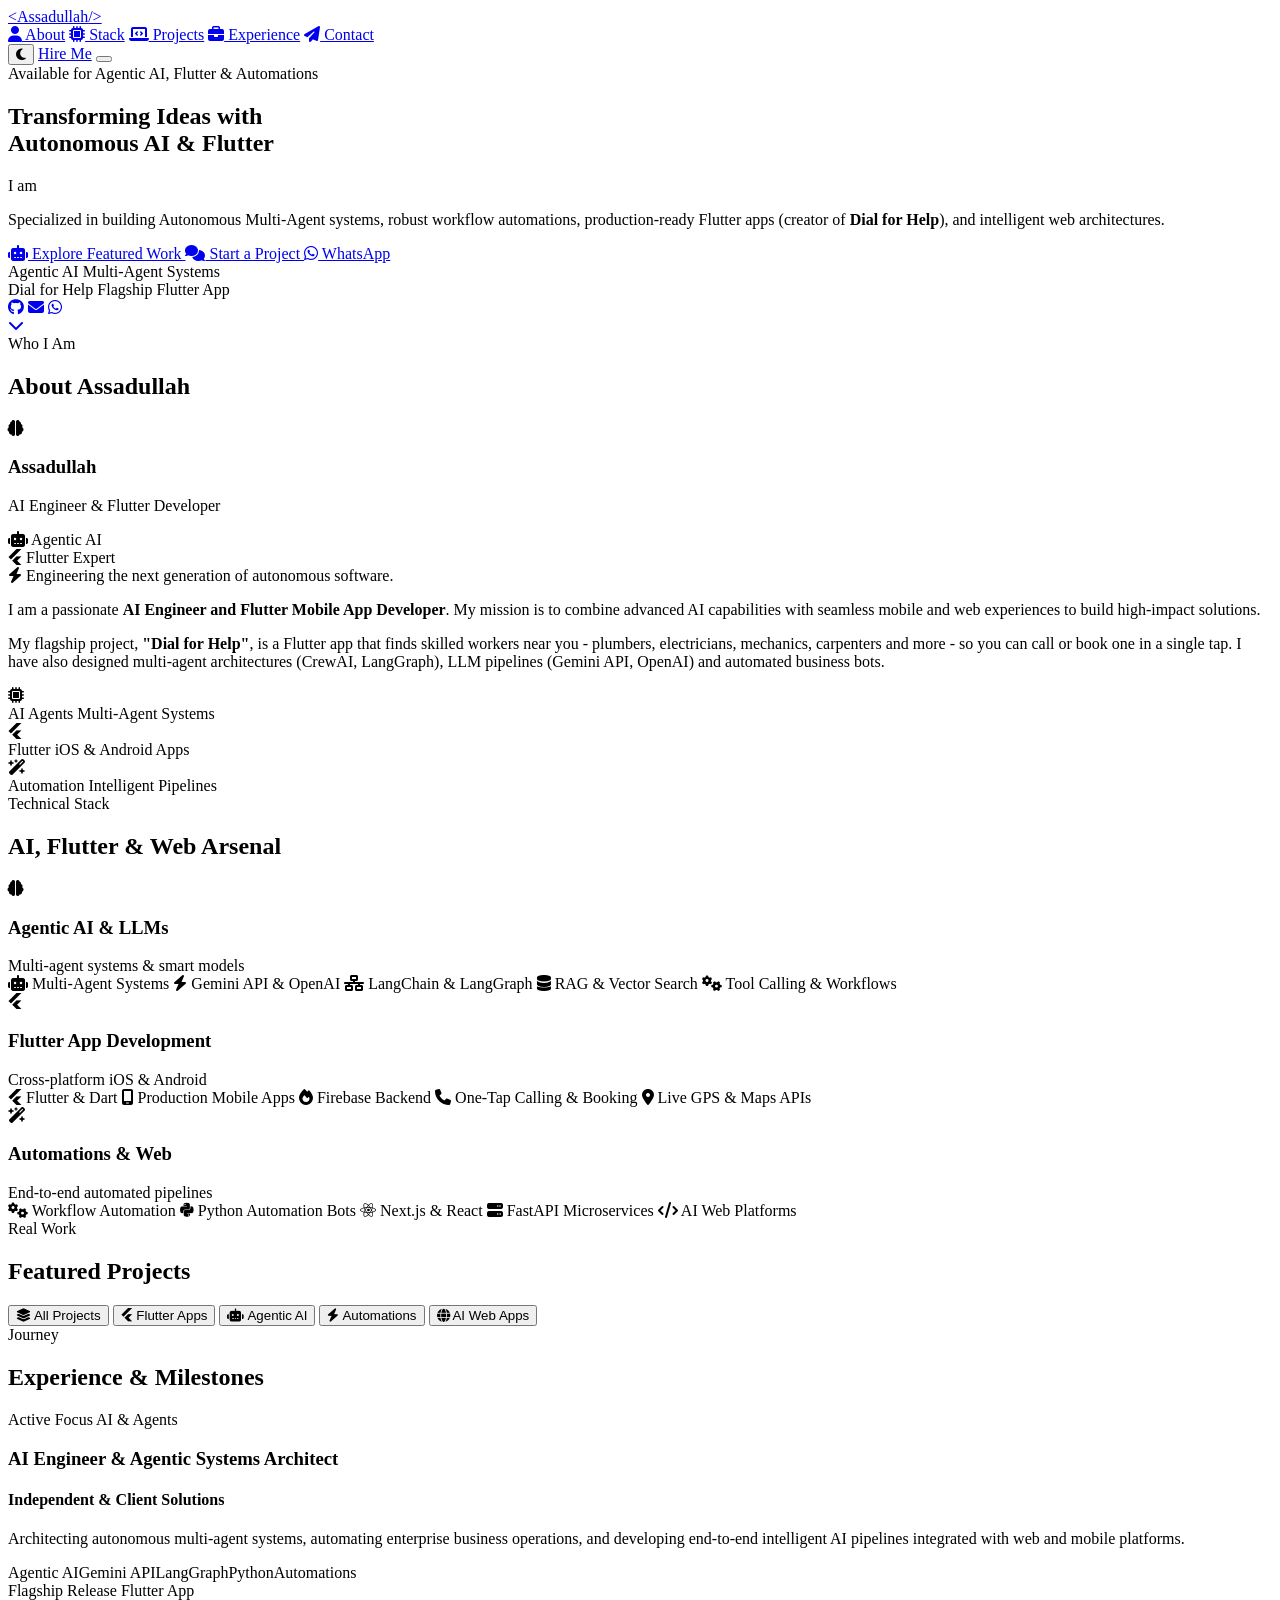
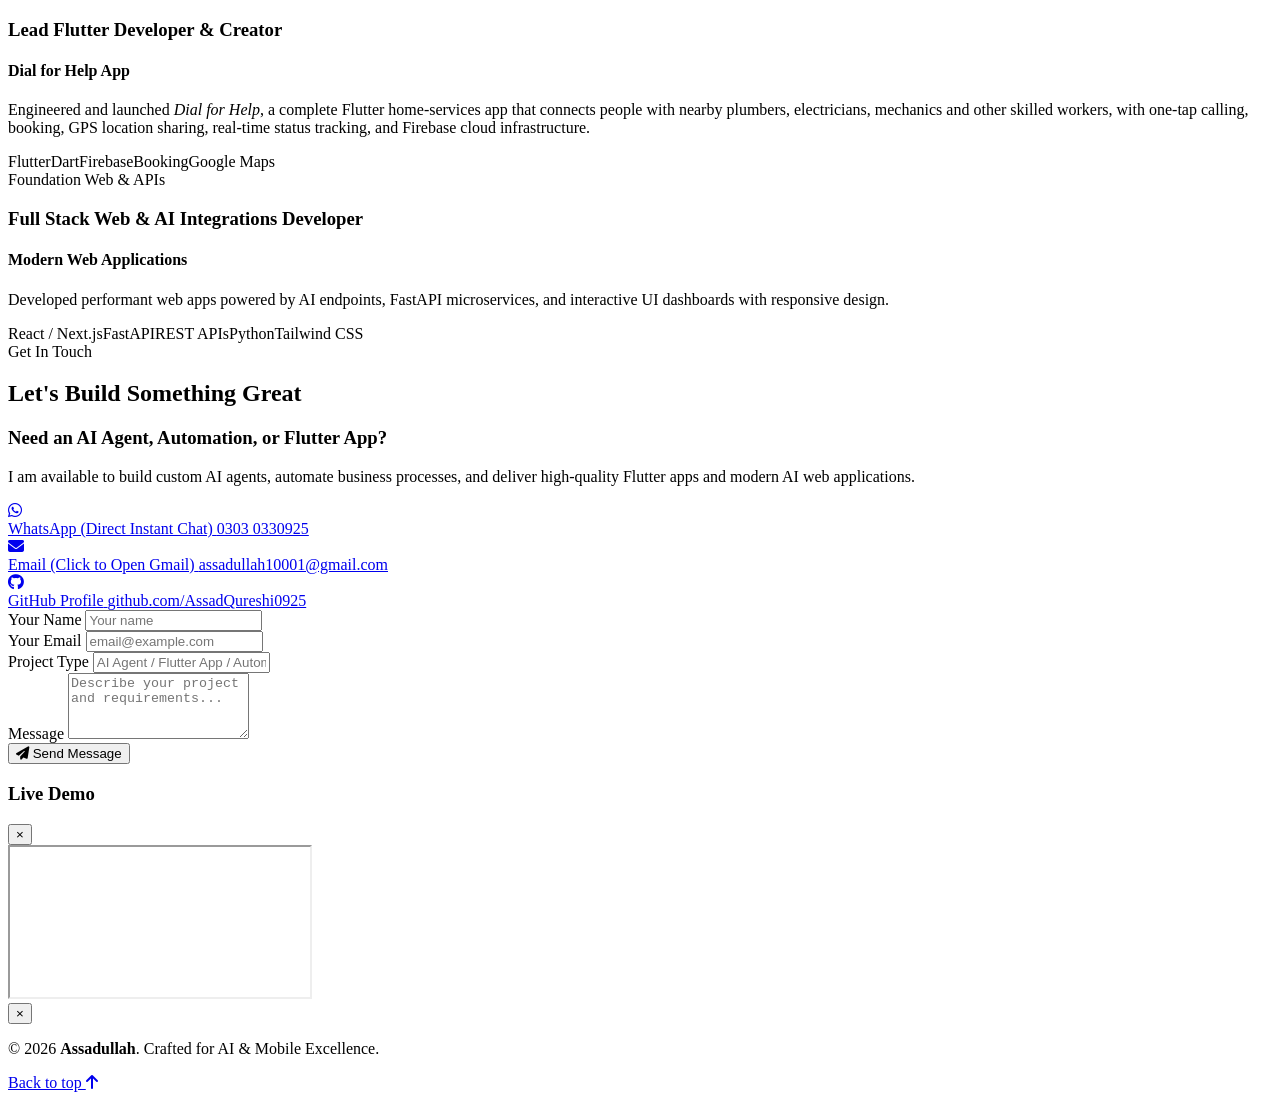
==== index.html @ 36e78a60 "Portfolio of Assadullah - all files" ====
<!DOCTYPE html>
<html lang="en" data-theme="dark">
<head>
  <meta charset="UTF-8">
  <meta name="viewport" content="width=device-width, initial-scale=1.0">
  <meta name="description" content="Assadullah - AI Engineer, Agentic AI Specialist & Flutter Developer">
  <title>Assadullah | AI Engineer, Agentic AI & Flutter Developer</title>
  <link rel="preconnect" href="https://fonts.googleapis.com">
  <link rel="preconnect" href="https://fonts.gstatic.com" crossorigin>
  <link href="https://fonts.googleapis.com/css2?family=Plus+Jakarta+Sans:wght@300;400;500;600;700;800;900&family=Fira+Code:wght@400;500;600&display=swap" rel="stylesheet">
  <link rel="stylesheet" href="https://cdnjs.cloudflare.com/ajax/libs/font-awesome/6.5.1/css/all.min.css">
  <link rel="stylesheet" href="css/styles.css">
</head>
<body>
  <!-- Scroll Progress Indicator -->
  <div class="scroll-progress-bar" id="scroll-progress"></div>

  <!-- Ambient Animated Background Particles/Blobs -->
  <div class="ambient-glow glow-1"></div>
  <div class="ambient-glow glow-2"></div>
  <div class="ambient-glow glow-3"></div>

  <!-- Header / Navigation -->
  <header class="navbar" id="navbar">
    <div class="nav-container">
      <a href="#hero" class="logo">
        <span class="logo-bracket">&lt;</span><span class="logo-name">Assadullah</span><span class="logo-bracket">/&gt;</span>
      </a>
      
      <nav class="nav-links" id="nav-menu">
        <a href="#about" class="nav-link"><i class="fa-solid fa-user"></i> About</a>
        <a href="#skills" class="nav-link"><i class="fa-solid fa-microchip"></i> Stack</a>
        <a href="#projects" class="nav-link"><i class="fa-solid fa-laptop-code"></i> Projects</a>
        <a href="#experience" class="nav-link"><i class="fa-solid fa-briefcase"></i> Experience</a>
        <a href="#contact" class="nav-link"><i class="fa-solid fa-paper-plane"></i> Contact</a>
      </nav>

      <div class="nav-actions">
        <button id="theme-toggle" class="icon-btn" aria-label="Toggle dark/light theme" title="Toggle theme">
          <i class="fa-solid fa-moon"></i>
        </button>
        <a href="#contact" class="btn btn-sm btn-primary hide-mobile">Hire Me</a>
        <button id="mobile-toggle" class="mobile-toggle-btn" aria-label="Toggle navigation menu">
          <span></span>
          <span></span>
          <span></span>
        </button>
      </div>
    </div>
  </header>

  <main>
    <!-- Hero Section -->
    <section id="hero" class="hero-section hero-centered">
      <div class="container hero-container">
        <div class="hero-content">
          <div class="badge-tag">
            <span class="pulse-dot"></span> Available for Agentic AI, Flutter & Automations
          </div>
          
          <h1 class="hero-title">
            Transforming Ideas with<br>
            <span class="gradient-text">Autonomous AI & Flutter</span>
          </h1>

          <div class="hero-role-badge">
            <span class="role-prefix">I am</span>
            <span class="typing-container">
              <span id="typing-text"></span><span class="cursor">&nbsp;</span>
            </span>
          </div>

          <p class="hero-subtitle">
            Specialized in building Autonomous Multi-Agent systems, robust workflow automations, production-ready Flutter apps (creator of <strong>Dial for Help</strong>), and intelligent web architectures.
          </p>
          
          <div class="hero-cta">
            <a href="#projects" class="btn btn-primary btn-glow">
              <i class="fa-solid fa-robot"></i> Explore Featured Work
            </a>
            <a href="#contact" class="btn btn-outline">
              <i class="fa-solid fa-comments"></i> Start a Project
            </a>
            <a href="https://wa.me/923030330925" target="_blank" rel="noopener noreferrer" class="btn btn-whatsapp" title="Chat on WhatsApp">
              <i class="fa-brands fa-whatsapp"></i> WhatsApp
            </a>
          </div>

          <!-- Quick Stat Counters in Hero -->
          <div class="hero-metrics">
            <div class="metric-item">
              <span class="metric-num">Agentic AI</span>
              <span class="metric-label">Multi-Agent Systems</span>
            </div>
            <div class="metric-divider"></div>
            <div class="metric-item">
              <span class="metric-num">Dial for Help</span>
              <span class="metric-label">Flagship Flutter App</span>
            </div>
          </div>

          <div class="social-links">
            <a href="https://github.com/AssadQureshi0925" target="_blank" rel="noopener noreferrer" class="social-icon" aria-label="GitHub"><i class="fa-brands fa-github"></i></a>
            <a href="https://mail.google.com/mail/?view=cm&fs=1&to=assadullah10001@gmail.com" target="_blank" rel="noopener noreferrer" class="social-icon" aria-label="Send Email"><i class="fa-solid fa-envelope"></i></a>
            <a href="https://wa.me/923030330925" target="_blank" rel="noopener noreferrer" class="social-icon whatsapp-social" aria-label="WhatsApp"><i class="fa-brands fa-whatsapp"></i></a>
          </div>
        </div>
      </div>
      
      <a href="#about" class="scroll-down-indicator" aria-label="Scroll to About section">
        <i class="fa-solid fa-chevron-down"></i>
      </a>
    </section>

    <!-- About Section -->
    <section id="about" class="section about-section">
      <div class="container">
        <div class="section-header">
          <span class="section-subtitle">Who I Am</span>
          <h2 class="section-title">About Assadullah</h2>
          <div class="section-divider"></div>
        </div>

        <div class="about-grid">
          <div class="about-image-wrapper">
            <div class="avatar-card glass-card">
              <div class="avatar-glow"></div>
              <div class="avatar-icon-box">
                <i class="fa-solid fa-brain avatar-main-icon"></i>
              </div>
              <div class="avatar-info">
                <h3>Assadullah</h3>
                <p>AI Engineer & Flutter Developer</p>
              </div>
              <div class="floating-badge badge-1">
                <i class="fa-solid fa-robot"></i> Agentic AI
              </div>
              <div class="floating-badge badge-2">
                <i class="fa-brands fa-flutter"></i> Flutter Expert
              </div>
            </div>
          </div>

          <div class="about-content">
            <div class="about-tagline">
              <i class="fa-solid fa-bolt text-accent"></i> Engineering the next generation of autonomous software.
            </div>
            <p>
              I am a passionate <strong>AI Engineer and Flutter Mobile App Developer</strong>. My mission is to combine advanced AI capabilities with seamless mobile and web experiences to build high-impact solutions.
            </p>
            <p>
              My flagship project, <strong>"Dial for Help"</strong>, is a Flutter app that finds skilled workers near you - plumbers, electricians, mechanics, carpenters and more - so you can call or book one in a single tap. I have also designed multi-agent architectures (CrewAI, LangGraph), LLM pipelines (Gemini API, OpenAI) and automated business bots.
            </p>

            <div class="about-stats">
              <div class="stat-card glass-card">
                <div class="stat-icon-wrap"><i class="fa-solid fa-microchip"></i></div>
                <span class="stat-number">AI Agents</span>
                <span class="stat-label">Multi-Agent Systems</span>
              </div>
              <div class="stat-card glass-card">
                <div class="stat-icon-wrap"><i class="fa-brands fa-flutter"></i></div>
                <span class="stat-number">Flutter</span>
                <span class="stat-label">iOS & Android Apps</span>
              </div>
              <div class="stat-card glass-card">
                <div class="stat-icon-wrap"><i class="fa-solid fa-wand-magic-sparkles"></i></div>
                <span class="stat-number">Automation</span>
                <span class="stat-label">Intelligent Pipelines</span>
              </div>
            </div>
          </div>
        </div>
      </div>
    </section>

    <!-- Skills Section -->
    <section id="skills" class="section skills-section">
      <div class="container">
        <div class="section-header">
          <span class="section-subtitle">Technical Stack</span>
          <h2 class="section-title">AI, Flutter & Web Arsenal</h2>
          <div class="section-divider"></div>
        </div>

        <div class="skills-grid">
          <!-- AI & Agentic AI -->
          <div class="skill-category-card glass-card">
            <div class="category-header">
              <div class="category-icon-box ai-icon"><i class="fa-solid fa-brain"></i></div>
              <div>
                <h3>Agentic AI & LLMs</h3>
                <span class="category-desc">Multi-agent systems & smart models</span>
              </div>
            </div>
            <div class="skill-pills">
              <span class="skill-pill"><i class="fa-solid fa-robot"></i> Multi-Agent Systems</span>
              <span class="skill-pill"><i class="fa-solid fa-bolt"></i> Gemini API & OpenAI</span>
              <span class="skill-pill"><i class="fa-solid fa-network-wired"></i> LangChain & LangGraph</span>
              <span class="skill-pill"><i class="fa-solid fa-database"></i> RAG & Vector Search</span>
              <span class="skill-pill"><i class="fa-solid fa-gears"></i> Tool Calling & Workflows</span>
            </div>
          </div>

          <!-- Flutter & Mobile -->
          <div class="skill-category-card glass-card">
            <div class="category-header">
              <div class="category-icon-box flutter-icon"><i class="fa-brands fa-flutter"></i></div>
              <div>
                <h3>Flutter App Development</h3>
                <span class="category-desc">Cross-platform iOS & Android</span>
              </div>
            </div>
            <div class="skill-pills">
              <span class="skill-pill"><i class="fa-brands fa-flutter"></i> Flutter & Dart</span>
              <span class="skill-pill"><i class="fa-solid fa-mobile-screen"></i> Production Mobile Apps</span>
              <span class="skill-pill"><i class="fa-solid fa-fire"></i> Firebase Backend</span>
              <span class="skill-pill"><i class="fa-solid fa-phone"></i> One-Tap Calling &amp; Booking</span>
              <span class="skill-pill"><i class="fa-solid fa-location-dot"></i> Live GPS & Maps APIs</span>
            </div>
          </div>

          <!-- Automation & Web -->
          <div class="skill-category-card glass-card">
            <div class="category-header">
              <div class="category-icon-box automation-icon"><i class="fa-solid fa-wand-magic-sparkles"></i></div>
              <div>
                <h3>Automations & Web</h3>
                <span class="category-desc">End-to-end automated pipelines</span>
              </div>
            </div>
            <div class="skill-pills">
              <span class="skill-pill"><i class="fa-solid fa-cogs"></i> Workflow Automation</span>
              <span class="skill-pill"><i class="fa-brands fa-python"></i> Python Automation Bots</span>
              <span class="skill-pill"><i class="fa-brands fa-react"></i> Next.js & React</span>
              <span class="skill-pill"><i class="fa-solid fa-server"></i> FastAPI Microservices</span>
              <span class="skill-pill"><i class="fa-solid fa-code"></i> AI Web Platforms</span>
            </div>
          </div>
        </div>
      </div>
    </section>

    <!-- Projects Section -->
    <section id="projects" class="section projects-section">
      <div class="container">
        <div class="section-header">
          <span class="section-subtitle">Real Work</span>
          <h2 class="section-title">Featured Projects</h2>
          <div class="section-divider"></div>
        </div>

        <!-- Filter Controls -->
        <div class="filter-container">
          <button class="filter-btn active" data-filter="all"><i class="fa-solid fa-layer-group"></i> All Projects</button>
          <button class="filter-btn" data-filter="flutter"><i class="fa-brands fa-flutter"></i> Flutter Apps</button>
          <button class="filter-btn" data-filter="agentic-ai"><i class="fa-solid fa-robot"></i> Agentic AI</button>
          <button class="filter-btn" data-filter="automation"><i class="fa-solid fa-bolt"></i> Automations</button>
          <button class="filter-btn" data-filter="web"><i class="fa-solid fa-globe"></i> AI Web Apps</button>
        </div>

        <!-- Projects Grid -->
        <div class="projects-grid" id="projects-grid">
          <!-- Populated by projects.js -->
        </div>
      </div>
    </section>

    <!-- Experience Section -->
    <section id="experience" class="section experience-section">
      <div class="container">
        <div class="section-header">
          <span class="section-subtitle">Journey</span>
          <h2 class="section-title">Experience & Milestones</h2>
          <div class="section-divider"></div>
        </div>

        <div class="timeline">
          <!-- Milestone 1 -->
          <div class="timeline-item">
            <div class="timeline-dot"></div>
            <div class="timeline-content glass-card">
              <div class="timeline-header">
                <span class="timeline-date">Active Focus</span>
                <span class="timeline-pill">AI & Agents</span>
              </div>
              <h3 class="timeline-title">AI Engineer & Agentic Systems Architect</h3>
              <h4 class="timeline-subtitle">Independent & Client Solutions</h4>
              <p>
                Architecting autonomous multi-agent systems, automating enterprise business operations, and developing end-to-end intelligent AI pipelines integrated with web and mobile platforms.
              </p>
              <div class="timeline-tags">
                <span>Agentic AI</span><span>Gemini API</span><span>LangGraph</span><span>Python</span><span>Automations</span>
              </div>
            </div>
          </div>

          <!-- Milestone 2 -->
          <div class="timeline-item">
            <div class="timeline-dot"></div>
            <div class="timeline-content glass-card featured-milestone">
              <div class="timeline-header">
                <span class="timeline-date">Flagship Release</span>
                <span class="timeline-pill flutter-pill">Flutter App</span>
              </div>
              <h3 class="timeline-title">Lead Flutter Developer & Creator</h3>
              <h4 class="timeline-subtitle">Dial for Help App</h4>
              <p>
                Engineered and launched <em>Dial for Help</em>, a complete Flutter home-services app that connects people with nearby plumbers, electricians, mechanics and other skilled workers, with one-tap calling, booking, GPS location sharing, real-time status tracking, and Firebase cloud infrastructure.
              </p>
              <div class="timeline-tags">
                <span>Flutter</span><span>Dart</span><span>Firebase</span><span>Booking</span><span>Google Maps</span>
              </div>
            </div>
          </div>

          <!-- Milestone 3 -->
          <div class="timeline-item">
            <div class="timeline-dot"></div>
            <div class="timeline-content glass-card">
              <div class="timeline-header">
                <span class="timeline-date">Foundation</span>
                <span class="timeline-pill">Web & APIs</span>
              </div>
              <h3 class="timeline-title">Full Stack Web & AI Integrations Developer</h3>
              <h4 class="timeline-subtitle">Modern Web Applications</h4>
              <p>
                Developed performant web apps powered by AI endpoints, FastAPI microservices, and interactive UI dashboards with responsive design.
              </p>
              <div class="timeline-tags">
                <span>React / Next.js</span><span>FastAPI</span><span>REST APIs</span><span>Python</span><span>Tailwind CSS</span>
              </div>
            </div>
          </div>
        </div>
      </div>
    </section>

    <!-- Contact Section -->
    <section id="contact" class="section contact-section">
      <div class="container">
        <div class="section-header">
          <span class="section-subtitle">Get In Touch</span>
          <h2 class="section-title">Let's Build Something Great</h2>
          <div class="section-divider"></div>
        </div>

        <div class="contact-grid">
          <div class="contact-info glass-card">
            <h3>Need an AI Agent, Automation, or Flutter App?</h3>
            <p>
              I am available to build custom AI agents, automate business processes, and deliver high-quality Flutter apps and modern AI web applications.
            </p>

            <div class="contact-items">
              <a href="https://wa.me/923030330925" target="_blank" rel="noopener noreferrer" class="contact-item contact-card">
                <div class="contact-icon-box whatsapp-box"><i class="fa-brands fa-whatsapp"></i></div>
                <div>
                  <span class="contact-label">WhatsApp (Direct Instant Chat)</span>
                  <span class="contact-value">0303 0330925</span>
                </div>
              </a>

              <a href="https://mail.google.com/mail/?view=cm&fs=1&to=assadullah10001@gmail.com" target="_blank" rel="noopener noreferrer" class="contact-item contact-card email-btn-trigger">
                <div class="contact-icon-box email-box"><i class="fa-solid fa-envelope"></i></div>
                <div>
                  <span class="contact-label">Email (Click to Open Gmail)</span>
                  <span class="contact-value">assadullah10001@gmail.com</span>
                </div>
              </a>

              <a href="https://github.com/AssadQureshi0925" target="_blank" rel="noopener noreferrer" class="contact-item contact-card">
                <div class="contact-icon-box github-box"><i class="fa-brands fa-github"></i></div>
                <div>
                  <span class="contact-label">GitHub Profile</span>
                  <span class="contact-value">github.com/AssadQureshi0925</span>
                </div>
              </a>
            </div>
          </div>

          <div class="contact-form-container glass-card">
            <form id="contact-form" class="contact-form">
              <div class="form-group">
                <label for="name">Your Name</label>
                <input type="text" id="name" name="name" placeholder="Your name" required>
              </div>

              <div class="form-group">
                <label for="email">Your Email</label>
                <input type="email" id="email" name="email" placeholder="email@example.com" required>
              </div>

              <div class="form-group">
                <label for="subject">Project Type</label>
                <input type="text" id="subject" name="subject" placeholder="AI Agent / Flutter App / Automation" required>
              </div>

              <div class="form-group">
                <label for="message">Message</label>
                <textarea id="message" name="message" rows="4" placeholder="Describe your project and requirements..." required></textarea>
              </div>

              <button type="submit" class="btn btn-primary btn-block btn-glow">
                <i class="fa-solid fa-paper-plane"></i> Send Message
              </button>
              <div id="form-feedback" class="form-feedback"></div>
            </form>
          </div>
        </div>
      </div>
    </section>
  </main>

  <!-- In-Portfolio Live Demo Modal -->
  <div class="demo-overlay" id="demo-modal">
    <div class="demo-container glass-card">
      <div class="demo-header">
        <h3 id="demo-title">Live Demo</h3>
        <button class="modal-close" id="demo-close" aria-label="Close demo">&times;</button>
      </div>
      <iframe id="demo-frame" title="Live demo" src="about:blank"></iframe>
    </div>
  </div>

  <!-- Project Detail Modal -->
  <div class="modal-overlay" id="project-modal">
    <div class="modal-container glass-card">
      <button class="modal-close" id="modal-close" aria-label="Close modal">&times;</button>
      <div class="modal-content" id="modal-body">
        <!-- Dynamically injected -->
      </div>
    </div>
  </div>

  <!-- Footer -->
  <footer class="footer">
    <div class="container footer-content">
      <p>© <span id="current-year">2026</span> <strong>Assadullah</strong>. Crafted for AI & Mobile Excellence.</p>
      <div class="footer-links">
        <a href="#hero">Back to top <i class="fa-solid fa-arrow-up"></i></a>
      </div>
    </div>
  </footer>

  <script src="js/projects.js"></script>
  <script src="js/main.js"></script>
</body>
</html>
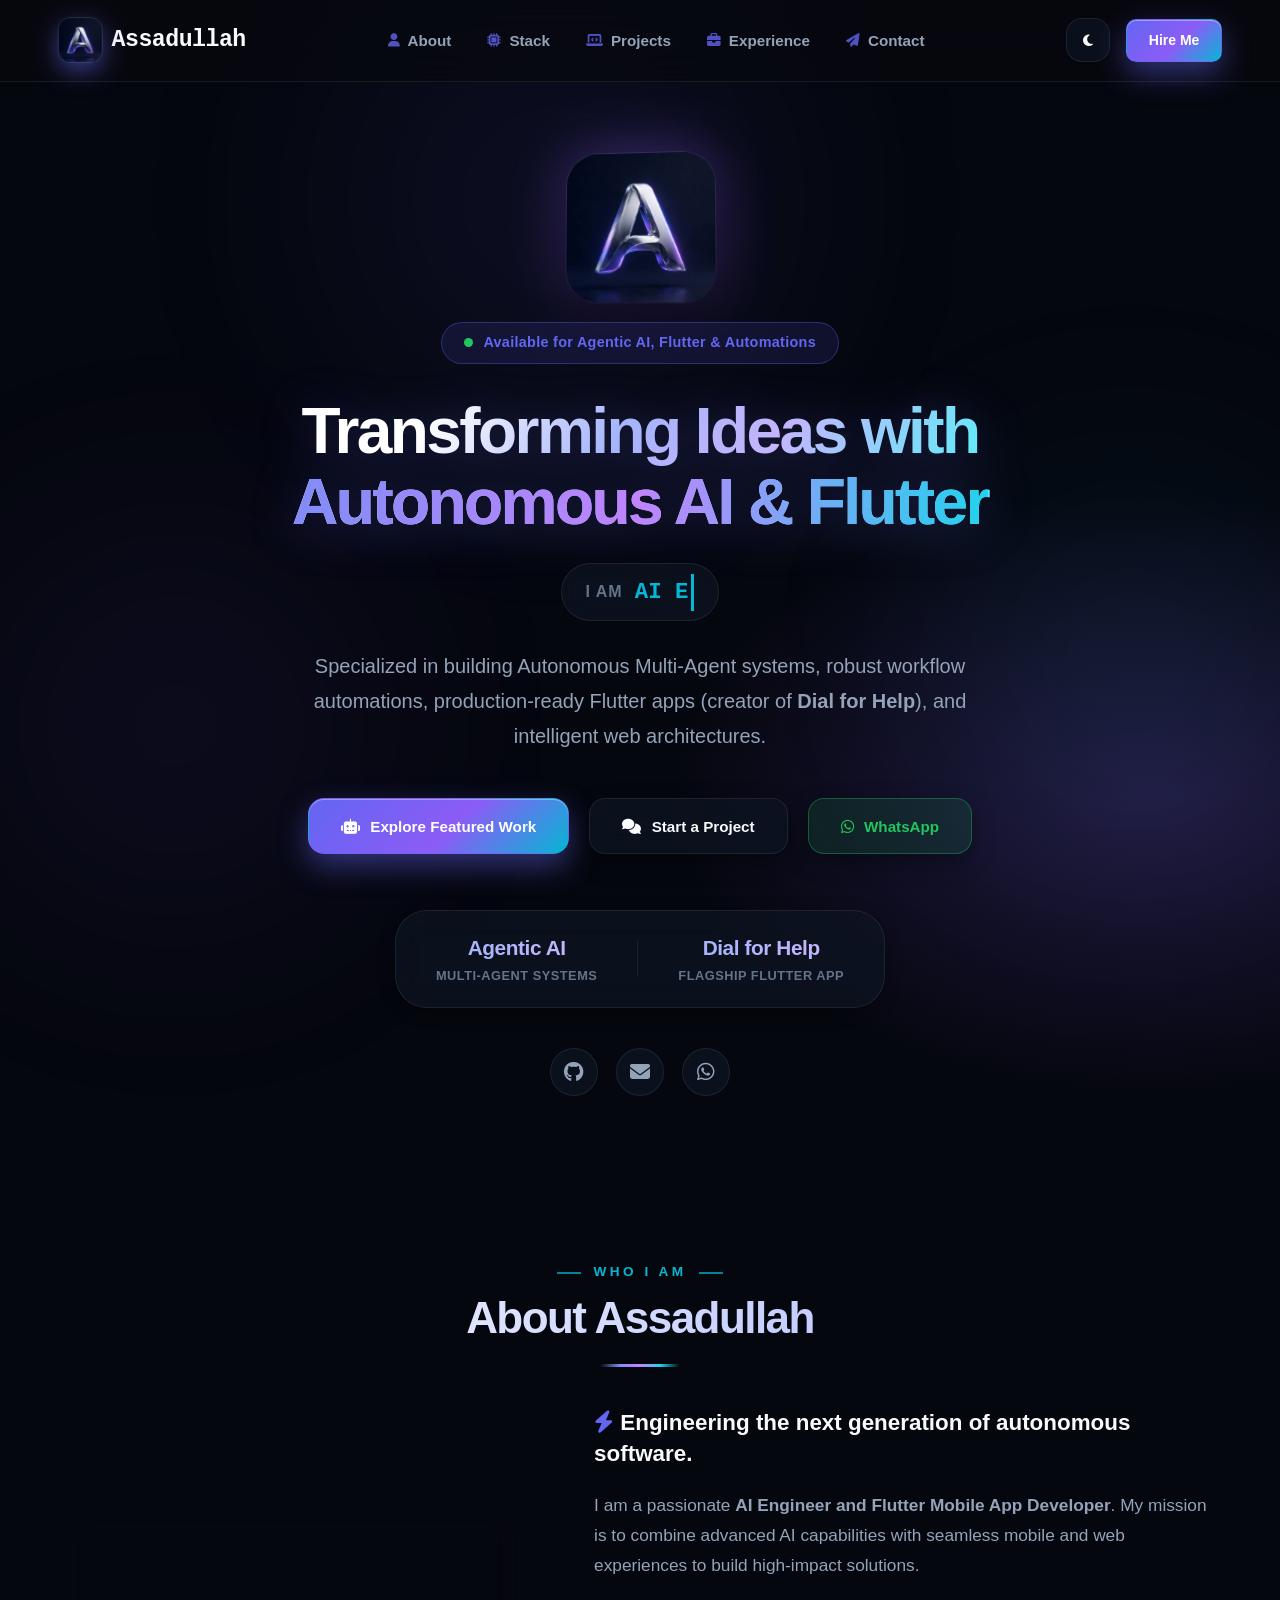
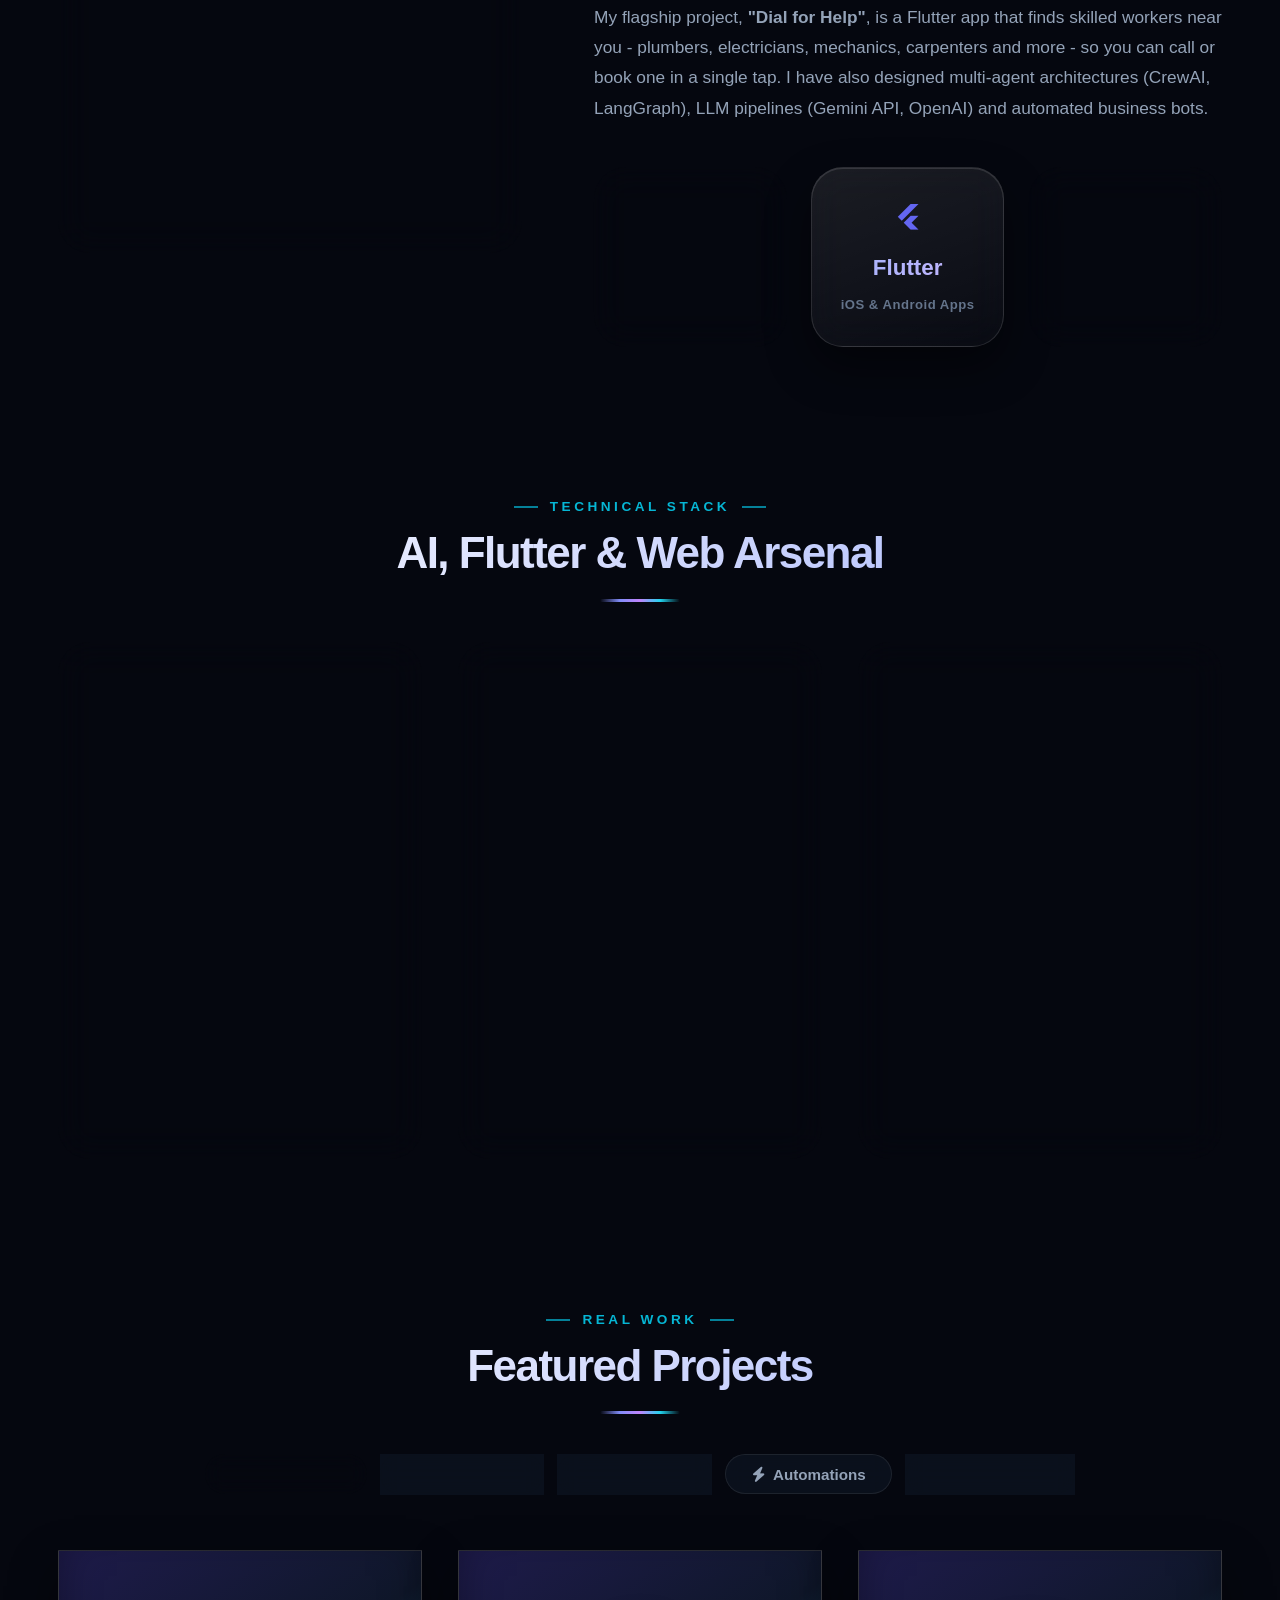
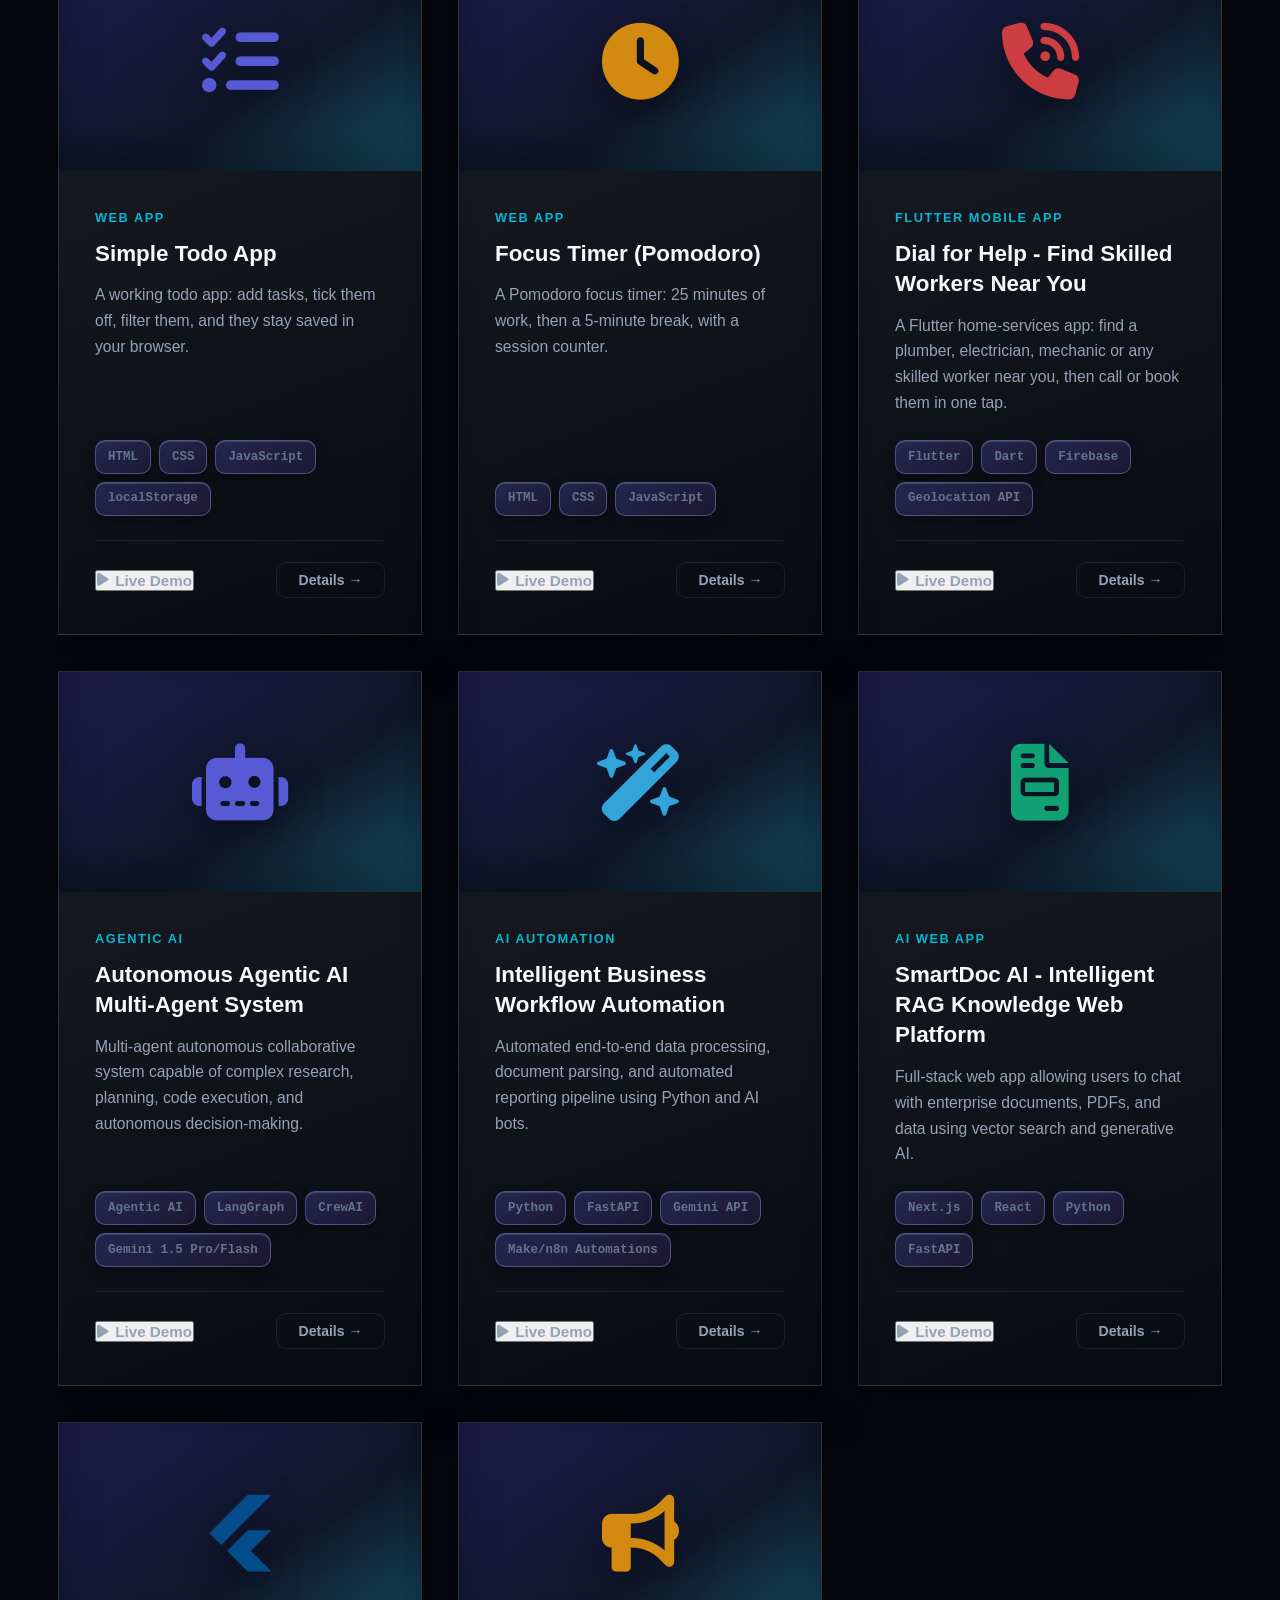
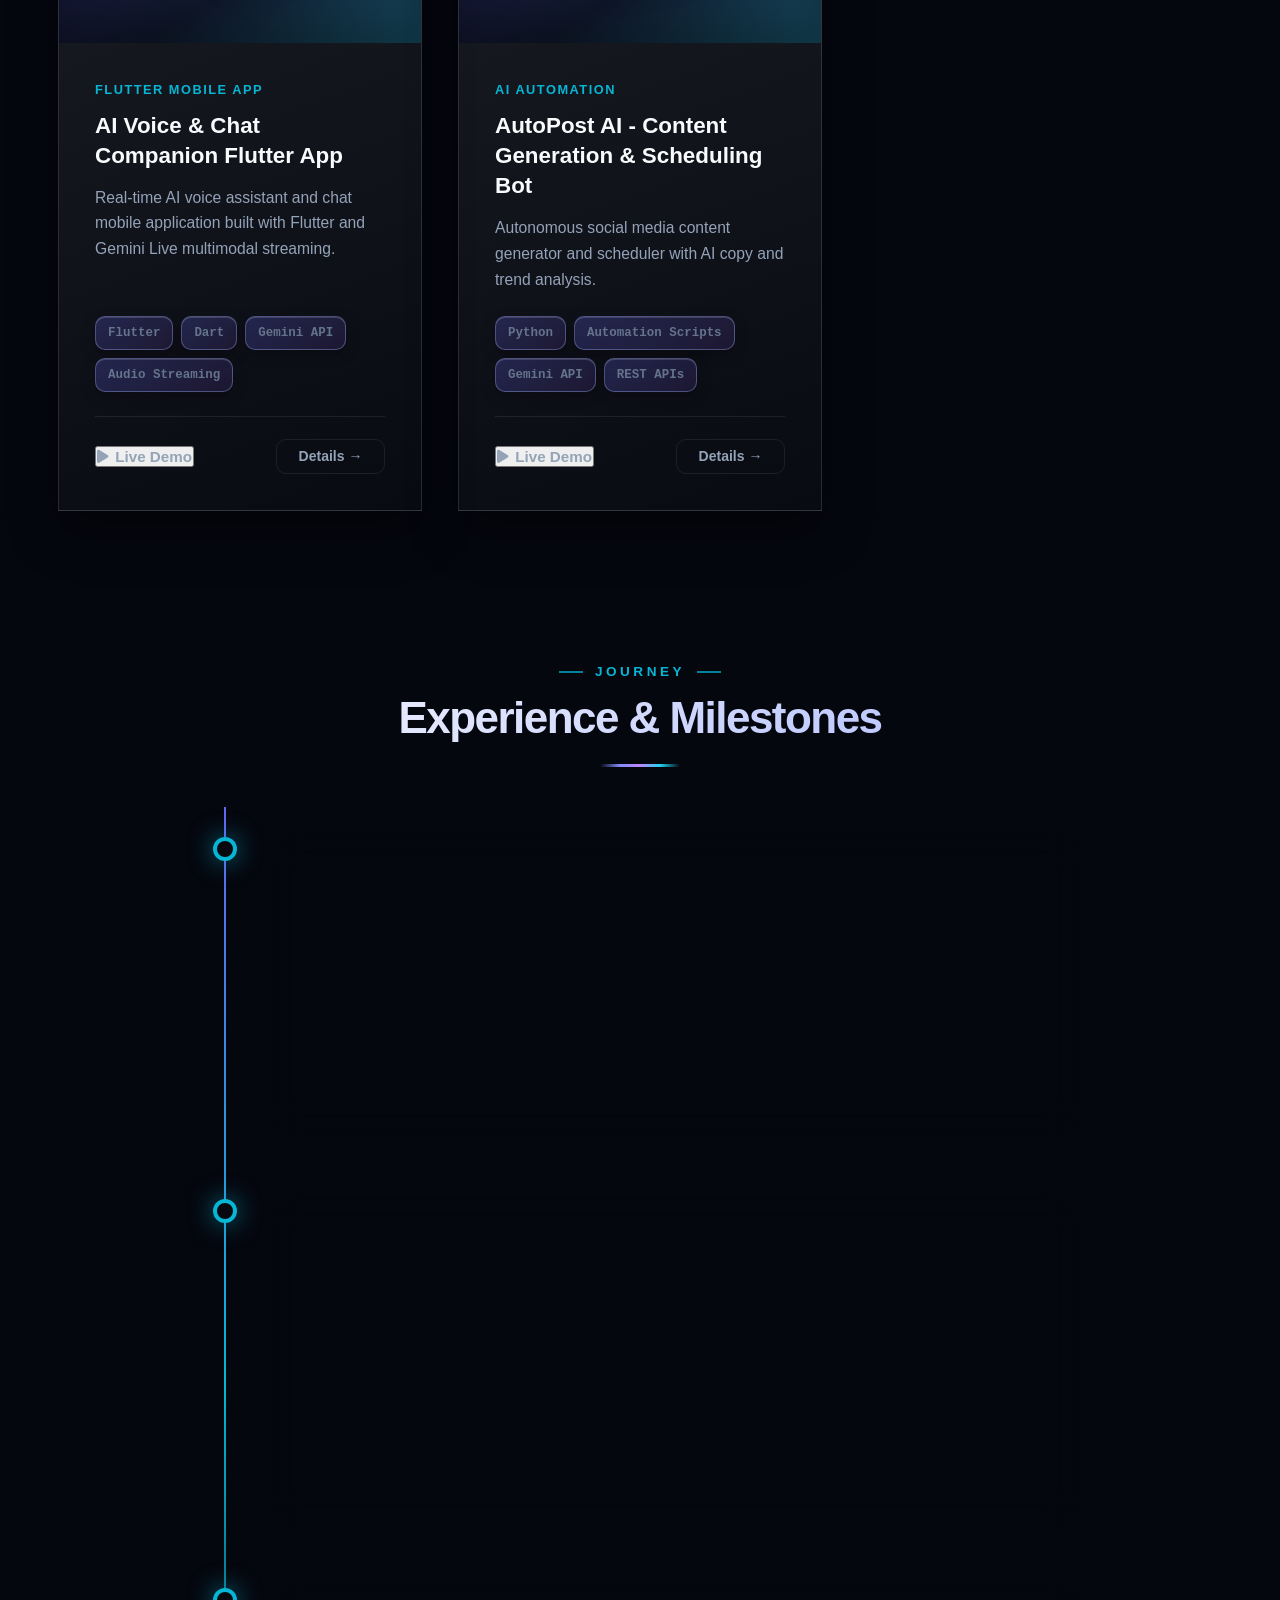
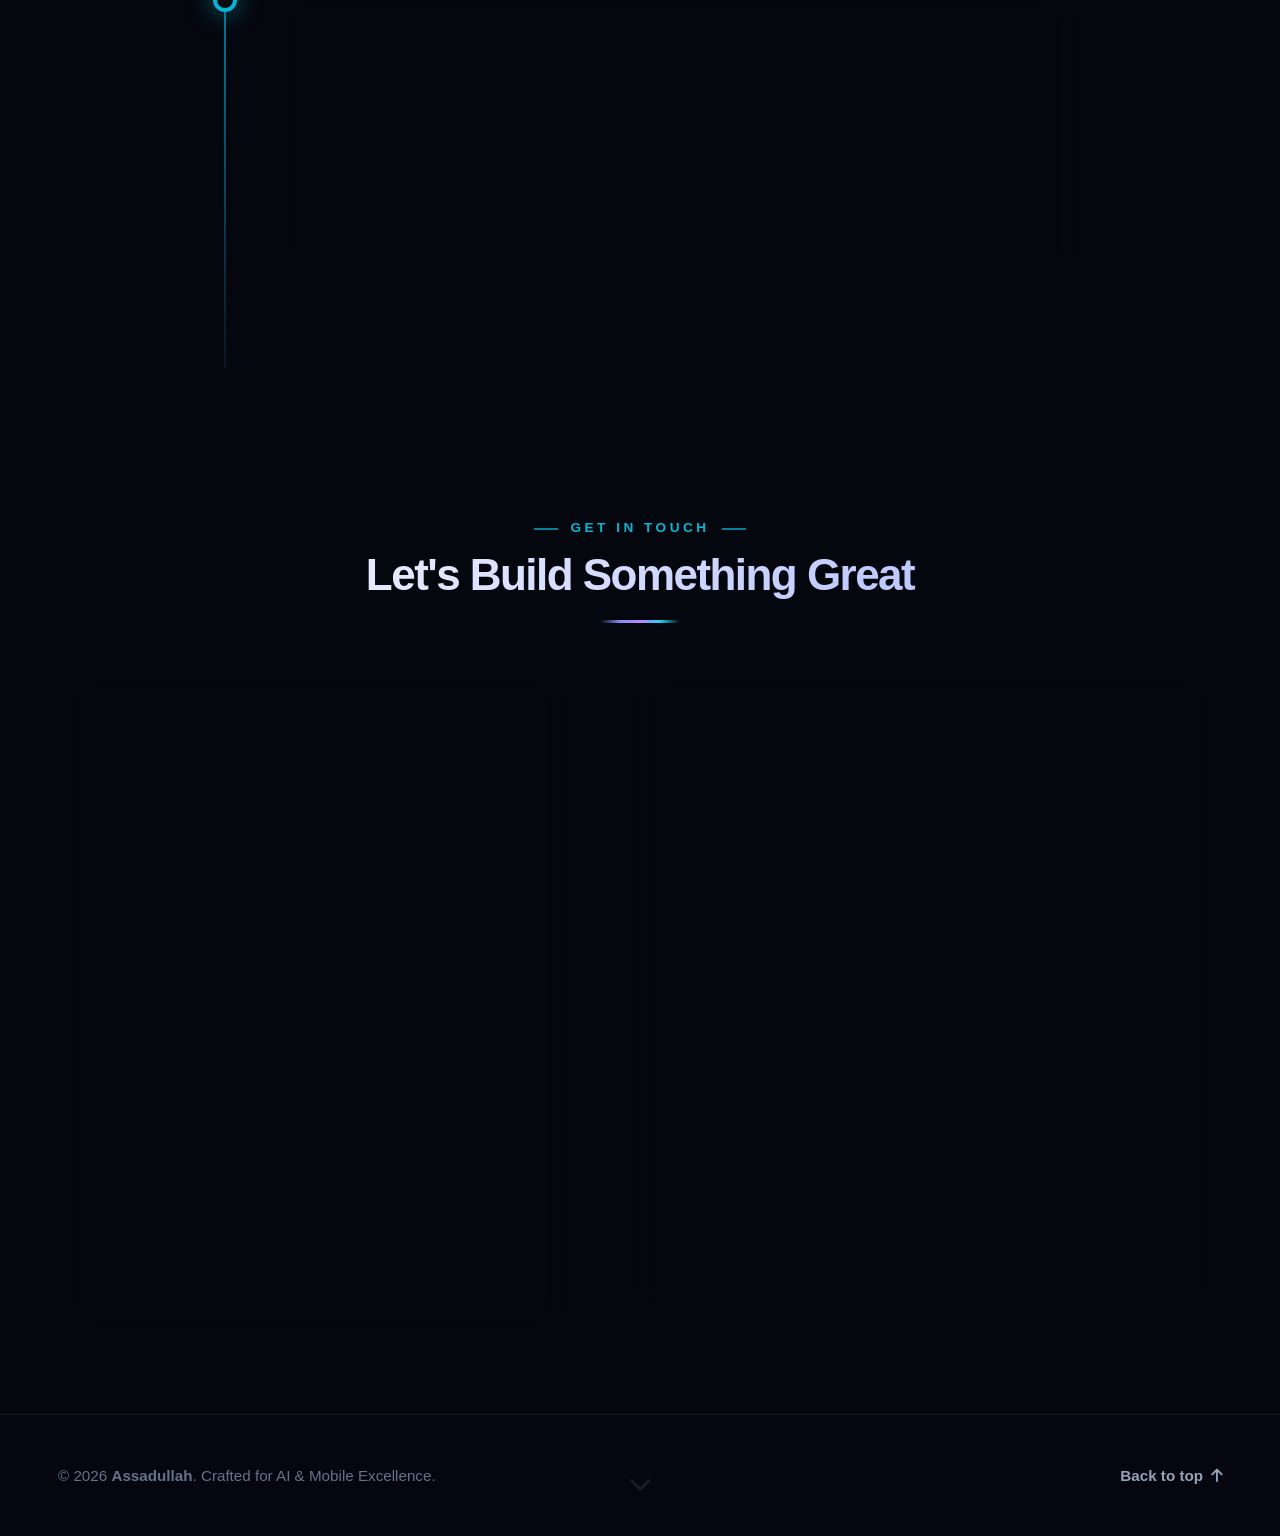
==== commit 7f366b5e: "Full 3D professional redesign: new 3D logo, 3D theme, floating hero logo, 3D cards and buttons" ====
--- a/index.html
+++ b/index.html
@@ -9,7 +9,9 @@
   <link rel="preconnect" href="https://fonts.gstatic.com" crossorigin>
   <link href="https://fonts.googleapis.com/css2?family=Plus+Jakarta+Sans:wght@300;400;500;600;700;800;900&family=Fira+Code:wght@400;500;600&display=swap" rel="stylesheet">
   <link rel="stylesheet" href="https://cdnjs.cloudflare.com/ajax/libs/font-awesome/6.5.1/css/all.min.css">
+  <link rel="icon" type="image/png" href="assets/logo-3d.png">
   <link rel="stylesheet" href="css/styles.css">
+  <link rel="stylesheet" href="css/3d-pro.css">
 </head>
 <body>
   <!-- Scroll Progress Indicator -->
@@ -24,7 +26,8 @@
   <header class="navbar" id="navbar">
     <div class="nav-container">
       <a href="#hero" class="logo">
-        <span class="logo-bracket">&lt;</span><span class="logo-name">Assadullah</span><span class="logo-bracket">/&gt;</span>
+        <img src="assets/logo-3d.png" alt="Assadullah logo" class="logo-img">
+        <span class="logo-name">Assadullah</span>
       </a>
       
       <nav class="nav-links" id="nav-menu">
@@ -54,6 +57,7 @@
     <section id="hero" class="hero-section hero-centered">
       <div class="container hero-container">
         <div class="hero-content">
+          <div class="hero-logo-wrap"><img src="assets/logo-3d.png" alt="Assadullah 3D logo" class="hero-logo"></div>
           <div class="badge-tag">
             <span class="pulse-dot"></span> Available for Agentic AI, Flutter & Automations
           </div>
@@ -126,7 +130,7 @@
             <div class="avatar-card glass-card">
               <div class="avatar-glow"></div>
               <div class="avatar-icon-box">
-                <i class="fa-solid fa-brain avatar-main-icon"></i>
+                <img src="assets/logo-3d.png" alt="Assadullah 3D logo" class="avatar-logo">
               </div>
               <div class="avatar-info">
                 <h3>Assadullah</h3>
--- a/css/styles.css
+++ b/css/styles.css
@@ -0,0 +1,1546 @@
+/* ==========================================================================
+   Next-Gen Ultra-Polished Design System
+   Ambient Lighting, Glassmorphism 2.0, Glowing Gradients & Smooth Cards
+   ========================================================================== */
+:root {
+  --font-sans: 'Plus Jakarta Sans', -apple-system, BlinkMacSystemFont, 'Segoe UI', Roboto, sans-serif;
+  --font-mono: 'Fira Code', monospace;
+  
+  --transition-fast: 0.15s cubic-bezier(0.4, 0, 0.2, 1);
+  --transition-normal: 0.3s cubic-bezier(0.16, 1, 0.3, 1);
+  --transition-slow: 0.6s cubic-bezier(0.16, 1, 0.3, 1);
+
+  --radius-sm: 10px;
+  --radius-md: 16px;
+  --radius-lg: 24px;
+  --radius-xl: 32px;
+  --radius-full: 9999px;
+}
+
+/* Cyber Obsidian Dark Theme (Default) */
+[data-theme="dark"] {
+  --bg-primary: #07090e;
+  --bg-secondary: #0d121d;
+  --bg-tertiary: #131a29;
+  --bg-card: rgba(15, 22, 36, 0.65);
+  --bg-card-hover: rgba(22, 32, 53, 0.85);
+  --border-color: rgba(255, 255, 255, 0.08);
+  --border-glow: rgba(99, 102, 241, 0.45);
+  --border-focus: #6366f1;
+  
+  --text-primary: #f8fafc;
+  --text-secondary: #94a3b8;
+  --text-muted: #64748b;
+  
+  --accent-primary: #6366f1;
+  --accent-secondary: #8b5cf6;
+  --accent-cyan: #06b6d4;
+  --accent-emerald: #10b981;
+  --accent-amber: #f59e0b;
+  --accent-gradient: linear-gradient(135deg, #6366f1 0%, #8b5cf6 40%, #06b6d4 100%);
+  --accent-subtle: rgba(99, 102, 241, 0.12);
+  
+  --nav-bg: rgba(7, 9, 14, 0.8);
+  
+  --shadow-sm: 0 4px 16px rgba(0, 0, 0, 0.35);
+  --shadow-md: 0 12px 36px rgba(0, 0, 0, 0.5);
+  --shadow-lg: 0 24px 60px rgba(0, 0, 0, 0.7);
+  --shadow-glow: 0 0 40px rgba(99, 102, 241, 0.3);
+}
+
+/* Crisp Clean Light Theme */
+[data-theme="light"] {
+  --bg-primary: #f8fafc;
+  --bg-secondary: #ffffff;
+  --bg-tertiary: #f1f5f9;
+  --bg-card: rgba(255, 255, 255, 0.85);
+  --bg-card-hover: rgba(255, 255, 255, 1);
+  --border-color: rgba(15, 23, 42, 0.08);
+  --border-glow: rgba(79, 70, 229, 0.3);
+  --border-focus: #4f46e5;
+  
+  --text-primary: #0f172a;
+  --text-secondary: #475569;
+  --text-muted: #94a3b8;
+  
+  --accent-primary: #4f46e5;
+  --accent-secondary: #7c3aed;
+  --accent-cyan: #0891b2;
+  --accent-emerald: #059669;
+  --accent-amber: #d97706;
+  --accent-gradient: linear-gradient(135deg, #4f46e5 0%, #7c3aed 40%, #0891b2 100%);
+  --accent-subtle: rgba(79, 70, 229, 0.08);
+  
+  --nav-bg: rgba(248, 250, 252, 0.85);
+  
+  --shadow-sm: 0 4px 16px rgba(15, 23, 42, 0.05);
+  --shadow-md: 0 12px 36px rgba(15, 23, 42, 0.08);
+  --shadow-lg: 0 24px 60px rgba(15, 23, 42, 0.12);
+  --shadow-glow: 0 0 35px rgba(79, 70, 229, 0.2);
+}
+
+/* ==========================================================================
+   Global Reset & Ambient Background
+   ========================================================================== */
+*, *::before, *::after {
+  margin: 0;
+  padding: 0;
+  box-sizing: border-box;
+}
+
+html {
+  scroll-behavior: smooth;
+  font-size: 16px;
+  -webkit-font-smoothing: antialiased;
+}
+
+body {
+  font-family: var(--font-sans);
+  background-color: var(--bg-primary);
+  color: var(--text-primary);
+  line-height: 1.65;
+  overflow-x: hidden;
+  transition: background-color var(--transition-normal), color var(--transition-normal);
+  position: relative;
+}
+
+/* Dynamic Ambient Glow Blobs */
+.ambient-glow {
+  position: fixed;
+  border-radius: 50%;
+  filter: blur(120px);
+  pointer-events: none;
+  z-index: 0;
+  opacity: 0.6;
+  animation: floatAmbient 12s ease-in-out infinite alternate;
+}
+
+.glow-1 {
+  width: 600px;
+  height: 600px;
+  top: -100px;
+  left: 20%;
+  background: radial-gradient(circle, rgba(99, 102, 241, 0.25) 0%, transparent 70%);
+}
+
+.glow-2 {
+  width: 500px;
+  height: 500px;
+  top: 45%;
+  right: -100px;
+  background: radial-gradient(circle, rgba(6, 182, 212, 0.2) 0%, transparent 70%);
+  animation-delay: -4s;
+}
+
+.glow-3 {
+  width: 550px;
+  height: 550px;
+  bottom: -100px;
+  left: -100px;
+  background: radial-gradient(circle, rgba(139, 92, 246, 0.2) 0%, transparent 70%);
+  animation-delay: -8s;
+}
+
+@keyframes floatAmbient {
+  0% { transform: translate(0, 0) scale(1); }
+  100% { transform: translate(40px, 30px) scale(1.1); }
+}
+
+/* Scroll Progress Indicator */
+.scroll-progress-bar {
+  position: fixed;
+  top: 0;
+  left: 0;
+  height: 3px;
+  background: var(--accent-gradient);
+  z-index: 2000;
+  width: 0%;
+  transition: width 0.1s ease;
+}
+
+a {
+  color: inherit;
+  text-decoration: none;
+  transition: all var(--transition-fast);
+}
+
+.container {
+  max-width: 1220px;
+  margin: 0 auto;
+  padding: 0 1.75rem;
+  position: relative;
+  z-index: 1;
+}
+
+.section {
+  padding: 4.5rem 0;
+  position: relative;
+  z-index: 1;
+}
+
+/* Glassmorphism 2.0 Base Class */
+.glass-card {
+  background: var(--bg-card);
+  border: 1px solid var(--border-color);
+  backdrop-filter: blur(18px);
+  -webkit-backdrop-filter: blur(18px);
+  border-radius: var(--radius-xl);
+  box-shadow: var(--shadow-sm);
+  transition: all var(--transition-normal);
+}
+
+.glass-card:hover {
+  background: var(--bg-card-hover);
+  border-color: var(--border-glow);
+  box-shadow: var(--shadow-md), var(--shadow-glow);
+}
+
+/* ==========================================================================
+   Typography & Accents
+   ========================================================================== */
+.section-header {
+  text-align: center;
+  margin-bottom: 2.5rem;
+  position: relative;
+}
+
+.section-subtitle {
+  font-size: 0.85rem;
+  text-transform: uppercase;
+  letter-spacing: 3.5px;
+  font-weight: 800;
+  color: var(--accent-cyan);
+  margin-bottom: 0.6rem;
+  display: inline-flex;
+  align-items: center;
+  gap: 0.75rem;
+}
+
+.section-subtitle::before,
+.section-subtitle::after {
+  content: '';
+  width: 24px;
+  height: 2px;
+  background: var(--accent-cyan);
+  opacity: 0.7;
+}
+
+.section-title {
+  font-size: 2.75rem;
+  font-weight: 800;
+  color: var(--text-primary);
+  letter-spacing: -0.035em;
+  line-height: 1.15;
+}
+
+.section-divider {
+  width: 80px;
+  height: 4px;
+  background: var(--accent-gradient);
+  margin: 1.25rem auto 0;
+  border-radius: var(--radius-full);
+}
+
+.gradient-text {
+  background: var(--accent-gradient);
+  -webkit-background-clip: text;
+  -webkit-text-fill-color: transparent;
+  background-clip: text;
+}
+
+.text-accent {
+  color: var(--accent-primary);
+}
+
+/* ==========================================================================
+   Buttons
+   ========================================================================== */
+.btn {
+  display: inline-flex;
+  align-items: center;
+  justify-content: center;
+  gap: 0.65rem;
+  padding: 0.9rem 2rem;
+  border-radius: var(--radius-md);
+  font-weight: 700;
+  font-size: 0.95rem;
+  cursor: pointer;
+  transition: all var(--transition-normal);
+  border: 1px solid transparent;
+  position: relative;
+  overflow: hidden;
+  z-index: 1;
+}
+
+.btn::after {
+  content: '';
+  position: absolute;
+  top: 0;
+  left: -100%;
+  width: 100%;
+  height: 100%;
+  background: linear-gradient(90deg, transparent, rgba(255, 255, 255, 0.25), transparent);
+  transition: left 0.6s ease;
+  z-index: -1;
+}
+
+.btn:hover::after {
+  left: 100%;
+}
+
+.btn-sm {
+  padding: 0.55rem 1.35rem;
+  font-size: 0.875rem;
+  border-radius: var(--radius-sm);
+}
+
+.btn-primary {
+  background: var(--accent-gradient);
+  color: #ffffff;
+  box-shadow: 0 4px 20px rgba(99, 102, 241, 0.4);
+}
+
+.btn-primary:hover {
+  transform: translateY(-3px);
+  box-shadow: 0 8px 30px rgba(99, 102, 241, 0.6);
+  color: #ffffff;
+}
+
+.btn-glow {
+  box-shadow: 0 0 25px rgba(99, 102, 241, 0.5);
+}
+
+.btn-outline {
+  background: var(--bg-card);
+  border-color: var(--border-color);
+  color: var(--text-primary);
+  backdrop-filter: blur(12px);
+}
+
+.btn-outline:hover {
+  border-color: var(--accent-primary);
+  background: var(--accent-subtle);
+  transform: translateY(-3px);
+  box-shadow: var(--shadow-sm);
+}
+
+.btn-whatsapp {
+  background: rgba(34, 197, 94, 0.12);
+  border: 1px solid rgba(34, 197, 94, 0.35);
+  color: #22c55e;
+}
+
+.btn-whatsapp:hover {
+  background: #22c55e;
+  color: #ffffff;
+  transform: translateY(-3px);
+  box-shadow: 0 6px 20px rgba(34, 197, 94, 0.4);
+}
+
+.btn-ghost {
+  background: transparent;
+  color: var(--text-secondary);
+  border-color: var(--border-color);
+}
+
+.btn-ghost:hover {
+  color: var(--accent-primary);
+  border-color: var(--accent-primary);
+  background: var(--accent-subtle);
+}
+
+.btn-block {
+  width: 100%;
+}
+
+.icon-btn {
+  background: var(--bg-card);
+  border: 1px solid var(--border-color);
+  color: var(--text-primary);
+  width: 44px;
+  height: 44px;
+  border-radius: var(--radius-md);
+  display: inline-flex;
+  align-items: center;
+  justify-content: center;
+  cursor: pointer;
+  transition: all var(--transition-fast);
+}
+
+.icon-btn:hover {
+  border-color: var(--accent-primary);
+  transform: scale(1.08);
+  box-shadow: var(--shadow-glow);
+}
+
+/* ==========================================================================
+   Navbar
+   ========================================================================== */
+.navbar {
+  position: fixed;
+  top: 0;
+  left: 0;
+  width: 100%;
+  z-index: 1000;
+  background: var(--nav-bg);
+  backdrop-filter: blur(20px);
+  -webkit-backdrop-filter: blur(20px);
+  border-bottom: 1px solid var(--border-color);
+  transition: all var(--transition-normal);
+}
+
+.nav-container {
+  max-width: 1220px;
+  margin: 0 auto;
+  padding: 1.15rem 1.75rem;
+  display: flex;
+  align-items: center;
+  justify-content: space-between;
+}
+
+.logo {
+  font-size: 1.45rem;
+  font-weight: 900;
+  font-family: var(--font-mono);
+  display: flex;
+  align-items: center;
+  gap: 2px;
+  letter-spacing: -0.5px;
+}
+
+.logo-bracket {
+  color: var(--accent-primary);
+}
+
+.logo-name {
+  color: var(--text-primary);
+}
+
+.nav-links {
+  display: flex;
+  align-items: center;
+  gap: 2.25rem;
+}
+
+.nav-link {
+  font-size: 0.95rem;
+  font-weight: 600;
+  color: var(--text-secondary);
+  display: flex;
+  align-items: center;
+  gap: 0.5rem;
+  position: relative;
+  padding: 0.35rem 0;
+}
+
+.nav-link i {
+  font-size: 0.85rem;
+  color: var(--accent-primary);
+  opacity: 0.8;
+}
+
+.nav-link::after {
+  content: '';
+  position: absolute;
+  bottom: 0;
+  left: 0;
+  width: 0;
+  height: 2px;
+  background: var(--accent-gradient);
+  border-radius: var(--radius-full);
+  transition: width var(--transition-normal);
+}
+
+.nav-link:hover, .nav-link.active {
+  color: var(--text-primary);
+}
+
+.nav-link:hover::after, .nav-link.active::after {
+  width: 100%;
+}
+
+.nav-actions {
+  display: flex;
+  align-items: center;
+  gap: 1rem;
+}
+
+.mobile-toggle-btn {
+  display: none;
+  flex-direction: column;
+  justify-content: space-between;
+  width: 28px;
+  height: 20px;
+  background: transparent;
+  border: none;
+  cursor: pointer;
+}
+
+.mobile-toggle-btn span {
+  width: 100%;
+  height: 2px;
+  background-color: var(--text-primary);
+  border-radius: 2px;
+  transition: all var(--transition-normal);
+}
+
+.mobile-toggle-btn.open span:nth-child(1) {
+  transform: translateY(9px) rotate(45deg);
+}
+.mobile-toggle-btn.open span:nth-child(2) {
+  opacity: 0;
+}
+.mobile-toggle-btn.open span:nth-child(3) {
+  transform: translateY(-9px) rotate(-45deg);
+}
+
+/* ==========================================================================
+   Hero Section
+   ========================================================================== */
+.hero-section {
+  min-height: 92vh;
+  padding-top: 9.5rem;
+  padding-bottom: 5.5rem;
+  display: flex;
+  flex-direction: column;
+  justify-content: center;
+  align-items: center;
+  text-align: center;
+}
+
+.hero-container {
+  max-width: 940px;
+  margin: 0 auto;
+}
+
+.badge-tag {
+  display: inline-flex;
+  align-items: center;
+  gap: 0.65rem;
+  padding: 0.5rem 1.4rem;
+  border-radius: var(--radius-full);
+  background: var(--accent-subtle);
+  border: 1px solid rgba(99, 102, 241, 0.35);
+  color: var(--accent-primary);
+  font-size: 0.9rem;
+  font-weight: 700;
+  letter-spacing: 0.3px;
+  margin-bottom: 2rem;
+  backdrop-filter: blur(10px);
+}
+
+.pulse-dot {
+  width: 9px;
+  height: 9px;
+  background-color: #22c55e;
+  border-radius: 50%;
+  box-shadow: 0 0 0 0 rgba(34, 197, 94, 0.7);
+  animation: pulse 2s infinite;
+}
+
+@keyframes pulse {
+  0% { transform: scale(0.95); box-shadow: 0 0 0 0 rgba(34, 197, 94, 0.7); }
+  70% { transform: scale(1); box-shadow: 0 0 0 10px rgba(34, 197, 94, 0); }
+  100% { transform: scale(0.95); box-shadow: 0 0 0 0 rgba(34, 197, 94, 0); }
+}
+
+.hero-title {
+  font-size: 4rem;
+  font-weight: 900;
+  line-height: 1.12;
+  margin-bottom: 1.5rem;
+  letter-spacing: -0.04em;
+}
+
+.hero-role-badge {
+  display: inline-flex;
+  align-items: center;
+  gap: 0.75rem;
+  background: var(--bg-card);
+  border: 1px solid var(--border-color);
+  padding: 0.6rem 1.5rem;
+  border-radius: var(--radius-full);
+  margin-bottom: 1.75rem;
+  backdrop-filter: blur(10px);
+}
+
+.role-prefix {
+  font-size: 1rem;
+  font-weight: 700;
+  color: var(--text-muted);
+  text-transform: uppercase;
+  letter-spacing: 1px;
+}
+
+.typing-container {
+  font-size: 1.4rem;
+  font-weight: 800;
+  color: var(--accent-cyan);
+  font-family: var(--font-mono);
+}
+
+.cursor {
+  display: inline-block;
+  background-color: var(--accent-cyan);
+  margin-left: 3px;
+  width: 3px;
+  animation: blink 1s infinite;
+}
+
+@keyframes blink {
+  0%, 100% { opacity: 1; }
+  50% { opacity: 0; }
+}
+
+.hero-subtitle {
+  font-size: 1.25rem;
+  color: var(--text-secondary);
+  max-width: 720px;
+  margin: 0 auto 2.75rem;
+  line-height: 1.75;
+}
+
+.hero-cta {
+  display: flex;
+  flex-wrap: wrap;
+  justify-content: center;
+  gap: 1.25rem;
+  margin-bottom: 3.5rem;
+}
+
+/* Quick Metrics Bar in Hero */
+.hero-metrics {
+  display: inline-flex;
+  align-items: center;
+  justify-content: center;
+  background: var(--bg-card);
+  border: 1px solid var(--border-color);
+  padding: 1.25rem 2.5rem;
+  border-radius: var(--radius-xl);
+  gap: 2.5rem;
+  margin-bottom: 2.5rem;
+  backdrop-filter: blur(14px);
+  box-shadow: var(--shadow-sm);
+}
+
+.metric-item {
+  display: flex;
+  flex-direction: column;
+  align-items: center;
+}
+
+.metric-num {
+  font-size: 1.3rem;
+  font-weight: 800;
+  color: var(--text-primary);
+  letter-spacing: -0.02em;
+}
+
+.metric-label {
+  font-size: 0.8rem;
+  color: var(--text-muted);
+  font-weight: 700;
+  text-transform: uppercase;
+  letter-spacing: 0.5px;
+}
+
+.metric-divider {
+  width: 1px;
+  height: 35px;
+  background: var(--border-color);
+}
+
+.social-links {
+  display: flex;
+  justify-content: center;
+  align-items: center;
+  gap: 1.15rem;
+}
+
+.social-icon {
+  width: 48px;
+  height: 48px;
+  border-radius: var(--radius-full);
+  background: var(--bg-card);
+  border: 1px solid var(--border-color);
+  color: var(--text-secondary);
+  display: flex;
+  align-items: center;
+  justify-content: center;
+  font-size: 1.25rem;
+  transition: all var(--transition-normal);
+}
+
+.social-icon:hover {
+  color: #ffffff;
+  background: var(--accent-primary);
+  border-color: var(--accent-primary);
+  transform: translateY(-4px) scale(1.08);
+  box-shadow: var(--shadow-glow);
+}
+
+.whatsapp-social:hover {
+  background: #22c55e !important;
+  border-color: #22c55e !important;
+  box-shadow: 0 0 25px rgba(34, 197, 94, 0.4) !important;
+}
+
+.scroll-down-indicator {
+  position: absolute;
+  bottom: 2rem;
+  left: 50%;
+  transform: translateX(-50%);
+  color: var(--text-muted);
+  font-size: 1.4rem;
+  animation: bounce 2s infinite;
+  z-index: 1;
+}
+
+@keyframes bounce {
+  0%, 20%, 50%, 80%, 100% { transform: translate(-50%, 0); }
+  40% { transform: translate(-50%, -10px); }
+  60% { transform: translate(-50%, -5px); }
+}
+
+/* ==========================================================================
+   About Section
+   ========================================================================== */
+.about-grid {
+  display: grid;
+  grid-template-columns: 0.85fr 1.15fr;
+  gap: 4.5rem;
+  align-items: center;
+}
+
+.avatar-card {
+  position: relative;
+  padding: 4.5rem 2.5rem;
+  text-align: center;
+  overflow: hidden;
+}
+
+.avatar-glow {
+  position: absolute;
+  top: 50%;
+  left: 50%;
+  transform: translate(-50%, -50%);
+  width: 250px;
+  height: 250px;
+  background: radial-gradient(circle, rgba(99, 102, 241, 0.25) 0%, transparent 70%);
+  filter: blur(40px);
+}
+
+.avatar-icon-box {
+  width: 110px;
+  height: 110px;
+  border-radius: 50%;
+  background: var(--accent-gradient);
+  display: flex;
+  align-items: center;
+  justify-content: center;
+  margin: 0 auto 1.5rem;
+  box-shadow: var(--shadow-glow);
+}
+
+.avatar-main-icon {
+  font-size: 3.5rem;
+  color: #ffffff;
+}
+
+.avatar-info h3 {
+  font-size: 1.6rem;
+  font-weight: 800;
+  margin-bottom: 0.3rem;
+}
+
+.avatar-info p {
+  color: var(--accent-cyan);
+  font-size: 0.95rem;
+  font-weight: 700;
+}
+
+.floating-badge {
+  position: absolute;
+  background: var(--bg-secondary);
+  border: 1px solid var(--border-color);
+  padding: 0.75rem 1.4rem;
+  border-radius: var(--radius-md);
+  font-size: 0.88rem;
+  font-weight: 800;
+  box-shadow: var(--shadow-md);
+  display: flex;
+  align-items: center;
+  gap: 0.6rem;
+  color: var(--text-primary);
+  backdrop-filter: blur(10px);
+}
+
+.badge-1 {
+  top: -15px;
+  right: -15px;
+  color: var(--accent-cyan);
+}
+
+.badge-2 {
+  bottom: -15px;
+  left: -15px;
+  color: #02569B;
+}
+
+.about-tagline {
+  font-size: 1.4rem;
+  font-weight: 800;
+  margin-bottom: 1.25rem;
+  line-height: 1.4;
+  color: var(--text-primary);
+}
+
+.about-content p {
+  color: var(--text-secondary);
+  font-size: 1.08rem;
+  margin-bottom: 1.35rem;
+  line-height: 1.75;
+}
+
+.about-stats {
+  display: grid;
+  grid-template-columns: repeat(3, 1fr);
+  gap: 1.5rem;
+  margin-top: 2.75rem;
+}
+
+.stat-card {
+  padding: 1.75rem 1.25rem;
+  text-align: center;
+}
+
+.stat-icon-wrap {
+  font-size: 1.6rem;
+  color: var(--accent-primary);
+  margin-bottom: 0.75rem;
+}
+
+.stat-number {
+  display: block;
+  font-size: 1.4rem;
+  font-weight: 800;
+  color: var(--text-primary);
+  margin-bottom: 0.25rem;
+}
+
+.stat-label {
+  font-size: 0.82rem;
+  color: var(--text-muted);
+  font-weight: 700;
+  letter-spacing: 0.5px;
+}
+
+/* ==========================================================================
+   Skills Section
+   ========================================================================== */
+.skills-grid {
+  display: grid;
+  grid-template-columns: repeat(auto-fit, minmax(350px, 1fr));
+  gap: 2.25rem;
+}
+
+.skill-category-card {
+  padding: 2.5rem;
+  position: relative;
+  overflow: hidden;
+}
+
+.category-header {
+  display: flex;
+  align-items: center;
+  gap: 1.25rem;
+  margin-bottom: 2rem;
+}
+
+.category-icon-box {
+  width: 58px;
+  height: 58px;
+  border-radius: var(--radius-md);
+  display: flex;
+  align-items: center;
+  justify-content: center;
+  font-size: 1.75rem;
+  flex-shrink: 0;
+}
+
+.ai-icon {
+  background: rgba(99, 102, 241, 0.15);
+  color: #6366f1;
+}
+
+.flutter-icon {
+  background: rgba(2, 86, 155, 0.15);
+  color: #02569B;
+}
+
+.automation-icon {
+  background: rgba(6, 182, 212, 0.15);
+  color: #06b6d4;
+}
+
+.category-header h3 {
+  font-size: 1.35rem;
+  font-weight: 800;
+  margin-bottom: 0.2rem;
+}
+
+.category-desc {
+  font-size: 0.85rem;
+  color: var(--text-muted);
+  font-weight: 600;
+}
+
+.skill-pills {
+  display: flex;
+  flex-wrap: wrap;
+  gap: 0.8rem;
+}
+
+.skill-pill {
+  display: inline-flex;
+  align-items: center;
+  gap: 0.55rem;
+  background: var(--bg-secondary);
+  border: 1px solid var(--border-color);
+  padding: 0.6rem 1.25rem;
+  border-radius: var(--radius-full);
+  font-size: 0.9rem;
+  font-weight: 600;
+  color: var(--text-secondary);
+  transition: all var(--transition-fast);
+}
+
+.skill-pill:hover {
+  border-color: var(--accent-primary);
+  color: var(--text-primary);
+  transform: scale(1.05);
+  background: var(--accent-subtle);
+}
+
+.skill-pill i {
+  color: var(--accent-primary);
+}
+
+/* ==========================================================================
+   Projects Section
+   ========================================================================== */
+.filter-container {
+  display: flex;
+  justify-content: center;
+  flex-wrap: wrap;
+  gap: 0.85rem;
+  margin-bottom: 3.5rem;
+}
+
+.filter-btn {
+  background: var(--bg-card);
+  border: 1px solid var(--border-color);
+  color: var(--text-secondary);
+  padding: 0.65rem 1.6rem;
+  border-radius: var(--radius-full);
+  font-size: 0.95rem;
+  font-weight: 700;
+  cursor: pointer;
+  transition: all var(--transition-fast);
+  backdrop-filter: blur(10px);
+  display: inline-flex;
+  align-items: center;
+  gap: 0.5rem;
+}
+
+.filter-btn:hover {
+  color: var(--text-primary);
+  border-color: var(--accent-primary);
+}
+
+.filter-btn.active {
+  background: var(--accent-gradient);
+  color: #ffffff;
+  border-color: transparent;
+  box-shadow: 0 4px 20px rgba(99, 102, 241, 0.45);
+}
+
+.projects-grid {
+  display: grid;
+  grid-template-columns: repeat(auto-fill, minmax(360px, 1fr));
+  gap: 2.25rem;
+}
+
+.project-card {
+  overflow: hidden;
+  display: flex;
+  flex-direction: column;
+}
+
+.project-preview {
+  height: 220px;
+  position: relative;
+  overflow: hidden;
+  background: var(--bg-secondary);
+  display: flex;
+  align-items: center;
+  justify-content: center;
+}
+
+.project-preview-icon {
+  font-size: 4.8rem;
+  opacity: 0.85;
+  transition: transform var(--transition-normal);
+}
+
+.project-card:hover .project-preview-icon {
+  transform: scale(1.15);
+}
+
+.project-overlay {
+  position: absolute;
+  inset: 0;
+  background: rgba(7, 9, 14, 0.85);
+  display: flex;
+  align-items: center;
+  justify-content: center;
+  gap: 1rem;
+  opacity: 0;
+  transition: opacity var(--transition-fast);
+  backdrop-filter: blur(8px);
+}
+
+.project-card:hover .project-overlay {
+  opacity: 1;
+}
+
+.project-overlay-btn {
+  width: 50px;
+  height: 50px;
+  border-radius: 50%;
+  background: var(--accent-gradient);
+  color: #fff;
+  display: flex;
+  align-items: center;
+  justify-content: center;
+  font-size: 1.25rem;
+  border: none;
+  cursor: pointer;
+  transition: transform var(--transition-fast);
+}
+
+.project-overlay-btn:hover {
+  transform: scale(1.18);
+}
+
+.project-body {
+  padding: 2.25rem;
+  display: flex;
+  flex-direction: column;
+  flex: 1;
+}
+
+.project-category-tag {
+  font-size: 0.8rem;
+  font-weight: 800;
+  text-transform: uppercase;
+  letter-spacing: 1.5px;
+  color: var(--accent-cyan);
+  margin-bottom: 0.65rem;
+}
+
+.project-title {
+  font-size: 1.4rem;
+  font-weight: 800;
+  margin-bottom: 0.85rem;
+  line-height: 1.35;
+}
+
+.project-desc {
+  color: var(--text-secondary);
+  font-size: 0.98rem;
+  line-height: 1.65;
+  margin-bottom: 1.5rem;
+  flex: 1;
+}
+
+.project-tech {
+  display: flex;
+  flex-wrap: wrap;
+  gap: 0.5rem;
+  margin-bottom: 1.5rem;
+}
+
+.tech-tag {
+  font-size: 0.78rem;
+  font-family: var(--font-mono);
+  background: var(--bg-secondary);
+  border: 1px solid var(--border-color);
+  padding: 0.35rem 0.75rem;
+  border-radius: var(--radius-sm);
+  color: var(--text-muted);
+  font-weight: 600;
+}
+
+.project-footer {
+  display: flex;
+  align-items: center;
+  justify-content: space-between;
+  border-top: 1px solid var(--border-color);
+  padding-top: 1.35rem;
+}
+
+.project-links {
+  display: flex;
+  gap: 1.35rem;
+}
+
+.project-link {
+  font-size: 0.95rem;
+  font-weight: 700;
+  color: var(--text-secondary);
+  display: flex;
+  align-items: center;
+  gap: 0.45rem;
+}
+
+.project-link:hover {
+  color: var(--accent-primary);
+}
+
+/* ==========================================================================
+   Timeline / Experience Section
+   ========================================================================== */
+.timeline {
+  position: relative;
+  max-width: 880px;
+  margin: 0 auto;
+  padding: 1.5rem 0;
+}
+
+.timeline::before {
+  content: '';
+  position: absolute;
+  top: 0;
+  left: 24px;
+  height: 100%;
+  width: 2px;
+  background: linear-gradient(180deg, var(--accent-primary) 0%, var(--accent-cyan) 50%, rgba(99, 102, 241, 0.1) 100%);
+}
+
+.timeline-item {
+  position: relative;
+  padding-left: 70px;
+  margin-bottom: 3.5rem;
+}
+
+.timeline-dot {
+  position: absolute;
+  top: 6px;
+  left: 13px;
+  width: 24px;
+  height: 24px;
+  border-radius: 50%;
+  background: var(--bg-primary);
+  border: 4px solid var(--accent-cyan);
+  box-shadow: 0 0 25px rgba(6, 182, 212, 0.6);
+}
+
+.timeline-content {
+  padding: 2.25rem;
+  position: relative;
+}
+
+.featured-milestone {
+  border-color: rgba(6, 182, 212, 0.35);
+  box-shadow: 0 8px 30px rgba(6, 182, 212, 0.15);
+}
+
+.timeline-header {
+  display: flex;
+  align-items: center;
+  justify-content: space-between;
+  margin-bottom: 0.75rem;
+}
+
+.timeline-date {
+  font-size: 0.82rem;
+  font-weight: 800;
+  color: var(--accent-cyan);
+  text-transform: uppercase;
+  letter-spacing: 1.5px;
+}
+
+.timeline-pill {
+  font-size: 0.75rem;
+  font-weight: 700;
+  background: var(--accent-subtle);
+  color: var(--accent-primary);
+  padding: 0.25rem 0.75rem;
+  border-radius: var(--radius-full);
+}
+
+.flutter-pill {
+  background: rgba(2, 86, 155, 0.2);
+  color: #38bdf8;
+}
+
+.timeline-title {
+  font-size: 1.4rem;
+  font-weight: 800;
+  margin-bottom: 0.3rem;
+}
+
+.timeline-subtitle {
+  font-size: 1.05rem;
+  color: var(--accent-primary);
+  font-weight: 700;
+  margin-bottom: 1rem;
+}
+
+.timeline-content p {
+  color: var(--text-secondary);
+  font-size: 1rem;
+  margin-bottom: 1.35rem;
+  line-height: 1.7;
+}
+
+.timeline-tags {
+  display: flex;
+  flex-wrap: wrap;
+  gap: 0.5rem;
+}
+
+.timeline-tags span {
+  font-size: 0.8rem;
+  font-family: var(--font-mono);
+  background: var(--accent-subtle);
+  color: var(--accent-primary);
+  padding: 0.3rem 0.85rem;
+  border-radius: var(--radius-sm);
+  font-weight: 600;
+}
+
+/* ==========================================================================
+   Contact Section
+   ========================================================================== */
+.contact-grid {
+  display: grid;
+  grid-template-columns: 1fr 1.15fr;
+  gap: 4rem;
+  align-items: flex-start;
+}
+
+.contact-info {
+  padding: 3rem 2.5rem;
+}
+
+.contact-info h3 {
+  font-size: 2rem;
+  font-weight: 800;
+  margin-bottom: 1rem;
+  letter-spacing: -0.02em;
+}
+
+.contact-info p {
+  color: var(--text-secondary);
+  font-size: 1.08rem;
+  margin-bottom: 2.25rem;
+  line-height: 1.75;
+}
+
+.contact-items {
+  display: flex;
+  flex-direction: column;
+  gap: 1.5rem;
+}
+
+.contact-card {
+  display: flex;
+  align-items: center;
+  gap: 1.4rem;
+  padding: 1.25rem 1.5rem;
+  border-radius: var(--radius-lg);
+  background: var(--bg-secondary);
+  border: 1px solid var(--border-color);
+  transition: all var(--transition-normal);
+}
+
+.contact-card:hover {
+  transform: translateX(6px);
+  border-color: var(--accent-primary);
+}
+
+.contact-icon-box {
+  width: 52px;
+  height: 52px;
+  border-radius: var(--radius-md);
+  display: flex;
+  align-items: center;
+  justify-content: center;
+  font-size: 1.45rem;
+  flex-shrink: 0;
+}
+
+.whatsapp-box {
+  background: rgba(34, 197, 94, 0.15);
+  color: #22c55e;
+}
+
+.email-box {
+  background: rgba(99, 102, 241, 0.15);
+  color: #6366f1;
+}
+
+.github-box {
+  background: rgba(255, 255, 255, 0.1);
+  color: #f8fafc;
+}
+
+.contact-label {
+  display: block;
+  font-size: 0.8rem;
+  color: var(--text-muted);
+  text-transform: uppercase;
+  font-weight: 800;
+  letter-spacing: 0.8px;
+  margin-bottom: 0.2rem;
+}
+
+.contact-value {
+  font-size: 1.08rem;
+  font-weight: 700;
+  color: var(--text-primary);
+}
+
+.contact-form-container {
+  padding: 3rem 2.5rem;
+}
+
+.form-group {
+  margin-bottom: 1.65rem;
+}
+
+.form-group label {
+  display: block;
+  font-size: 0.95rem;
+  font-weight: 700;
+  margin-bottom: 0.65rem;
+  color: var(--text-primary);
+}
+
+.form-group input,
+.form-group textarea {
+  width: 100%;
+  padding: 1rem 1.4rem;
+  border-radius: var(--radius-md);
+  background: var(--bg-secondary);
+  border: 1px solid var(--border-color);
+  color: var(--text-primary);
+  font-family: inherit;
+  font-size: 0.95rem;
+  outline: none;
+  transition: all var(--transition-fast);
+}
+
+.form-group input:focus,
+.form-group textarea:focus {
+  border-color: var(--border-focus);
+  box-shadow: 0 0 0 4px rgba(99, 102, 241, 0.25);
+}
+
+.form-feedback {
+  margin-top: 1.25rem;
+  font-size: 0.95rem;
+  font-weight: 600;
+  text-align: center;
+  padding: 0.85rem;
+  border-radius: var(--radius-md);
+  display: none;
+}
+
+.form-feedback.success {
+  display: block;
+  background: rgba(34, 197, 94, 0.15);
+  color: #22c55e;
+  border: 1px solid rgba(34, 197, 94, 0.35);
+}
+
+/* ==========================================================================
+   Project Modal
+   ========================================================================== */
+.modal-overlay {
+  position: fixed;
+  inset: 0;
+  background: rgba(7, 9, 14, 0.88);
+  backdrop-filter: blur(12px);
+  z-index: 2000;
+  display: flex;
+  align-items: center;
+  justify-content: center;
+  opacity: 0;
+  pointer-events: none;
+  transition: opacity var(--transition-normal);
+  padding: 1.5rem;
+}
+
+.modal-overlay.open {
+  opacity: 1;
+  pointer-events: auto;
+}
+
+.modal-container {
+  max-width: 740px;
+  width: 100%;
+  max-height: 90vh;
+  overflow-y: auto;
+  position: relative;
+  box-shadow: var(--shadow-lg), var(--shadow-glow);
+  transform: scale(0.92);
+  transition: transform var(--transition-normal);
+}
+
+.modal-overlay.open .modal-container {
+  transform: scale(1);
+}
+
+.modal-close {
+  position: absolute;
+  top: 1.5rem;
+  right: 1.5rem;
+  background: var(--bg-card);
+  border: 1px solid var(--border-color);
+  color: var(--text-primary);
+  width: 40px;
+  height: 40px;
+  border-radius: 50%;
+  font-size: 1.6rem;
+  display: flex;
+  align-items: center;
+  justify-content: center;
+  cursor: pointer;
+  z-index: 10;
+  transition: all var(--transition-fast);
+}
+
+.modal-close:hover {
+  background: var(--accent-primary);
+  color: #fff;
+}
+
+.modal-content {
+  padding: 3rem;
+}
+
+/* ==========================================================================
+   Footer
+   ========================================================================== */
+.footer {
+  border-top: 1px solid var(--border-color);
+  background: var(--bg-secondary);
+  padding: 3rem 0;
+  position: relative;
+  z-index: 1;
+}
+
+.footer-content {
+  display: flex;
+  justify-content: space-between;
+  align-items: center;
+  font-size: 0.95rem;
+  color: var(--text-muted);
+}
+
+.footer-links a {
+  color: var(--text-secondary);
+  font-weight: 700;
+  display: flex;
+  align-items: center;
+  gap: 0.5rem;
+}
+
+.footer-links a:hover {
+  color: var(--accent-primary);
+}
+
+/* ==========================================================================
+   Responsive Breakpoints
+   ========================================================================== */
+@media (max-width: 992px) {
+  .hero-title {
+    font-size: 3.2rem;
+  }
+  
+  .hero-metrics {
+    flex-direction: column;
+    gap: 1.25rem;
+    padding: 1.5rem;
+  }
+  
+  .metric-divider {
+    display: none;
+  }
+  
+  .about-grid {
+    grid-template-columns: 1fr;
+    gap: 3.5rem;
+  }
+  
+  .contact-grid {
+    grid-template-columns: 1fr;
+  }
+}
+
+@media (max-width: 768px) {
+  .nav-links {
+    position: fixed;
+    top: 75px;
+    left: 0;
+    width: 100%;
+    background: var(--bg-secondary);
+    flex-direction: column;
+    padding: 2.25rem;
+    border-bottom: 1px solid var(--border-color);
+    transform: translateY(-160%);
+    transition: transform var(--transition-normal);
+    box-shadow: var(--shadow-lg);
+  }
+  
+  .nav-links.open {
+    transform: translateY(0);
+  }
+  
+  .mobile-toggle-btn {
+    display: flex;
+  }
+  
+  .hide-mobile {
+    display: none;
+  }
+  
+  .hero-title {
+    font-size: 2.6rem;
+  }
+  
+  .typing-container {
+    font-size: 1.2rem;
+  }
+  
+  .about-stats {
+    grid-template-columns: 1fr;
+  }
+  
+  .footer-content {
+    flex-direction: column;
+    gap: 1.25rem;
+    text-align: center;
+  }
+}
+
+/* In-portfolio live demo overlay */
+.demo-overlay { position: fixed; inset: 0; background: rgba(2, 6, 23, 0.85); display: none; align-items: center; justify-content: center; z-index: 2000; padding: 1rem; }
+.demo-overlay.open { display: flex; }
+.demo-container { width: min(960px, 96vw); height: 88vh; display: flex; flex-direction: column; overflow: hidden; }
+.demo-header { display: flex; align-items: center; justify-content: space-between; padding: 0.75rem 1rem; border-bottom: 1px solid var(--border-color); }
+.demo-header h3 { font-size: 1.1rem; }
+#demo-frame { flex: 1; width: 100%; border: 0; background: #0f172a; }
--- a/css/3d-pro.css
+++ b/css/3d-pro.css
@@ -0,0 +1,134 @@
+/* Assadullah Portfolio — 3D Professional Theme (overrides) */
+
+/* Deep 3D space background */
+body {
+  background:
+    radial-gradient(900px 500px at 15% -5%, rgba(99, 102, 241, 0.28), transparent 60%),
+    radial-gradient(800px 500px at 90% 10%, rgba(139, 92, 246, 0.22), transparent 60%),
+    radial-gradient(700px 600px at 50% 110%, rgba(6, 182, 212, 0.14), transparent 60%),
+    #05070f !important;
+}
+
+/* 3D logo */
+.logo-img {
+  width: 44px; height: 44px; object-fit: cover; border-radius: 12px;
+  box-shadow: 0 8px 24px rgba(99, 102, 241, 0.55), 0 0 0 1px rgba(255, 255, 255, 0.12);
+  transform: perspective(400px) rotateY(-12deg);
+  transition: transform 0.4s ease;
+}
+.logo:hover .logo-img { transform: perspective(400px) rotateY(0deg) scale(1.08); }
+.logo { display: flex; align-items: center; gap: 0.6rem; }
+
+/* Floating hero logo */
+.hero-logo-wrap { display: flex; justify-content: center; margin-bottom: 1.25rem; perspective: 800px; }
+.hero-logo {
+  width: 150px; height: 150px; object-fit: cover; border-radius: 32px;
+  box-shadow: 0 30px 60px rgba(0, 0, 0, 0.6), 0 0 60px rgba(139, 92, 246, 0.45), 0 0 0 1px rgba(255, 255, 255, 0.1);
+  animation: heroFloat 5s ease-in-out infinite;
+  transform: rotateX(6deg) rotateY(-8deg);
+}
+@keyframes heroFloat {
+  0%, 100% { transform: rotateX(6deg) rotateY(-8deg) translateY(0); }
+  50% { transform: rotateX(2deg) rotateY(6deg) translateY(-12px); }
+}
+
+/* Navbar — floating glass */
+.navbar {
+  background: rgba(7, 9, 14, 0.72) !important;
+  backdrop-filter: blur(18px);
+  border-bottom: 1px solid rgba(255, 255, 255, 0.08);
+  box-shadow: 0 10px 40px rgba(0, 0, 0, 0.45);
+}
+
+/* Hero title — 3D gradient */
+.hero-title {
+  background: linear-gradient(120deg, #ffffff 20%, #a5b4fc 45%, #c4b5fd 65%, #67e8f9 90%);
+  -webkit-background-clip: text; background-clip: text; color: transparent;
+  text-shadow: none;
+  filter: drop-shadow(0 6px 24px rgba(99, 102, 241, 0.35));
+}
+.gradient-text {
+  background: linear-gradient(90deg, #818cf8, #c084fc, #22d3ee);
+  -webkit-background-clip: text; background-clip: text; color: transparent;
+}
+
+/* 3D buttons */
+.btn-primary {
+  background: linear-gradient(135deg, #6366f1, #8b5cf6 55%, #06b6d4) !important;
+  box-shadow: 0 12px 30px rgba(99, 102, 241, 0.45), inset 0 1px 0 rgba(255, 255, 255, 0.35);
+  transform: translateY(0);
+  transition: transform 0.25s ease, box-shadow 0.25s ease;
+}
+.btn-primary:hover { transform: translateY(-3px); box-shadow: 0 18px 40px rgba(139, 92, 246, 0.55), inset 0 1px 0 rgba(255, 255, 255, 0.35); }
+.btn-outline, .btn-whatsapp {
+  box-shadow: 0 8px 22px rgba(0, 0, 0, 0.35);
+  transition: transform 0.25s ease;
+}
+.btn-outline:hover, .btn-whatsapp:hover { transform: translateY(-3px); }
+
+/* Section titles */
+.section-title {
+  background: linear-gradient(120deg, #ffffff, #a5b4fc);
+  -webkit-background-clip: text; background-clip: text; color: transparent;
+}
+.section-divider {
+  background: linear-gradient(90deg, transparent, #818cf8, #c084fc, #22d3ee, transparent) !important;
+  height: 3px !important;
+}
+
+/* 3D glass cards — tilt on hover */
+.glass-card, .skill-category-card, .project-card, .timeline-content, .contact-info, .contact-form-container, .stat-card {
+  background: linear-gradient(160deg, rgba(255, 255, 255, 0.09), rgba(255, 255, 255, 0.02)) !important;
+  border: 1px solid rgba(255, 255, 255, 0.12) !important;
+  box-shadow: 0 20px 45px rgba(0, 0, 0, 0.45), inset 0 1px 0 rgba(255, 255, 255, 0.12);
+  transform: perspective(1000px) rotateX(0deg);
+  transition: transform 0.35s ease, box-shadow 0.35s ease, border-color 0.35s ease;
+}
+.project-card:hover, .skill-category-card:hover, .timeline-content:hover {
+  transform: perspective(1000px) rotateX(3deg) rotateY(-3deg) translateY(-8px);
+  border-color: rgba(139, 92, 246, 0.55) !important;
+  box-shadow: 0 30px 60px rgba(0, 0, 0, 0.55), 0 0 40px rgba(139, 92, 246, 0.25);
+}
+
+/* Project preview — 3D depth */
+.project-preview {
+  background: linear-gradient(145deg, #1e1b4b, #0f172a 60%, #164e63) !important;
+  box-shadow: inset 0 -20px 40px rgba(0, 0, 0, 0.35);
+}
+.project-preview-icon { filter: drop-shadow(0 10px 20px rgba(0, 0, 0, 0.5)); }
+
+/* Avatar card — logo instead of icon */
+.avatar-logo {
+  width: 150px; height: 150px; object-fit: cover; border-radius: 28px;
+  box-shadow: 0 20px 45px rgba(0, 0, 0, 0.55), 0 0 45px rgba(139, 92, 246, 0.4);
+  animation: heroFloat 6s ease-in-out infinite;
+}
+.avatar-icon-box { background: transparent !important; box-shadow: none !important; }
+
+/* Skill pills — glossy 3D */
+.skill-pill, .tech-tag {
+  background: linear-gradient(145deg, rgba(99, 102, 241, 0.25), rgba(139, 92, 246, 0.12)) !important;
+  border: 1px solid rgba(165, 180, 252, 0.35) !important;
+  box-shadow: 0 4px 14px rgba(0, 0, 0, 0.3), inset 0 1px 0 rgba(255, 255, 255, 0.15);
+}
+
+/* Metric / stat numbers glow */
+.metric-num, .stat-number {
+  background: linear-gradient(90deg, #a5b4fc, #c4b5fd);
+  -webkit-background-clip: text; background-clip: text; color: transparent;
+}
+
+/* Filter buttons */
+.filter-btn.active {
+  background: linear-gradient(135deg, #6366f1, #8b5cf6) !important;
+  box-shadow: 0 10px 25px rgba(99, 102, 241, 0.5);
+}
+
+/* Contact items */
+.contact-item:hover { transform: translateY(-3px); box-shadow: 0 16px 35px rgba(0, 0, 0, 0.45); }
+
+/* Footer */
+.footer { border-top: 1px solid rgba(255, 255, 255, 0.08); background: rgba(5, 7, 15, 0.8); }
+
+/* Demo modal — deeper 3D frame */
+.demo-container { box-shadow: 0 40px 90px rgba(0, 0, 0, 0.7), 0 0 60px rgba(139, 92, 246, 0.3); }
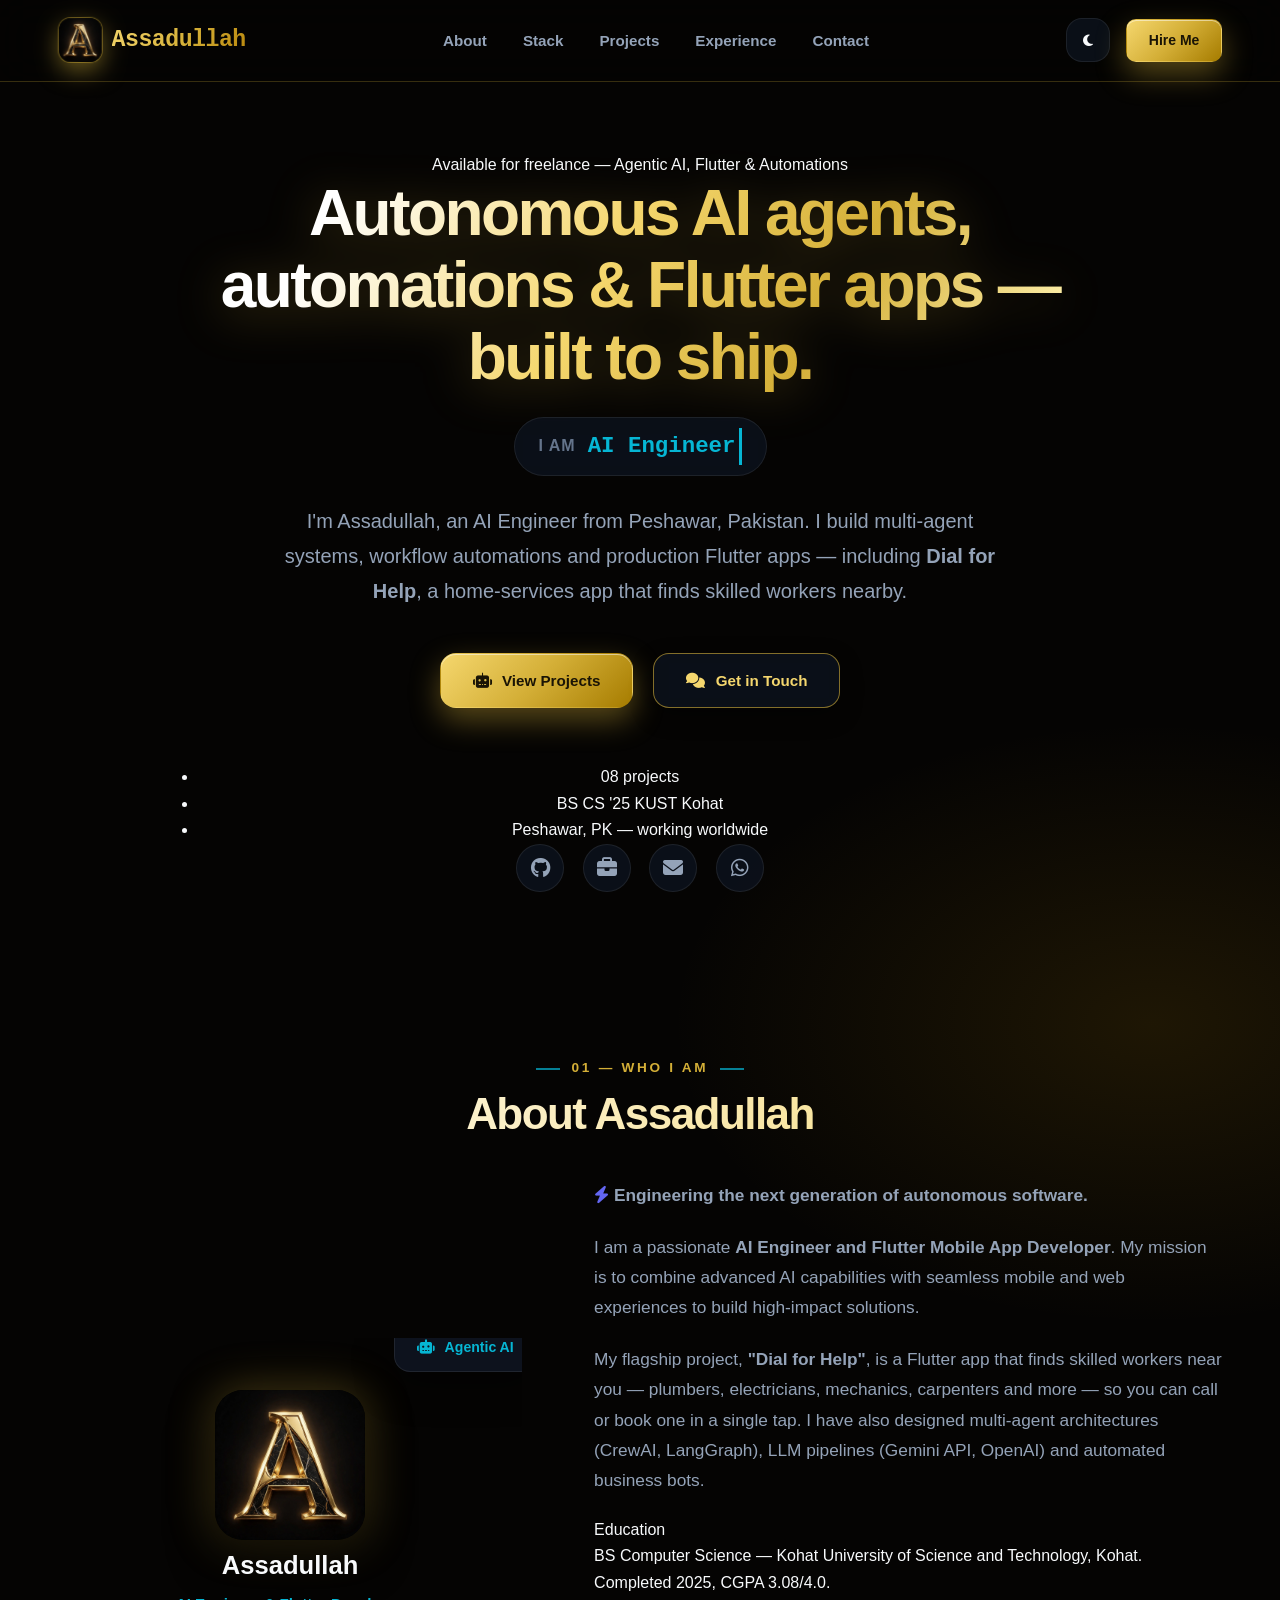
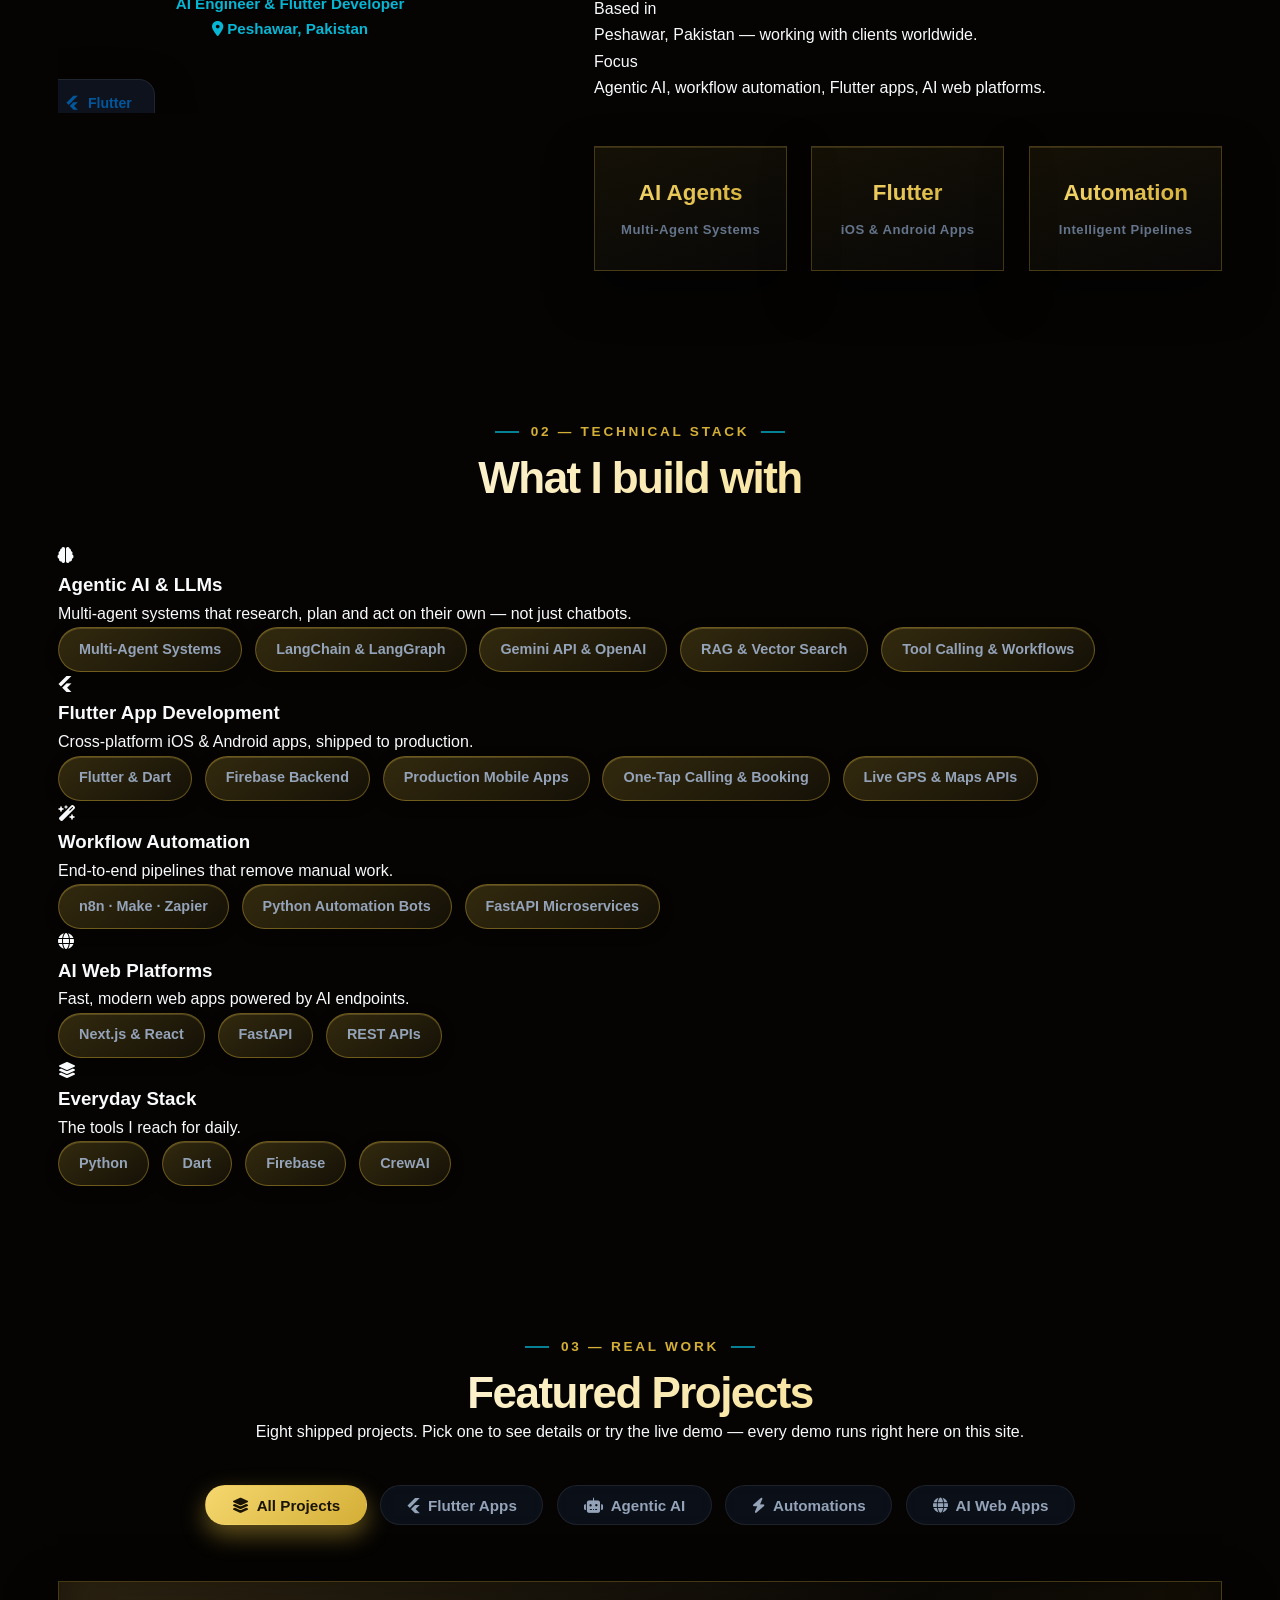
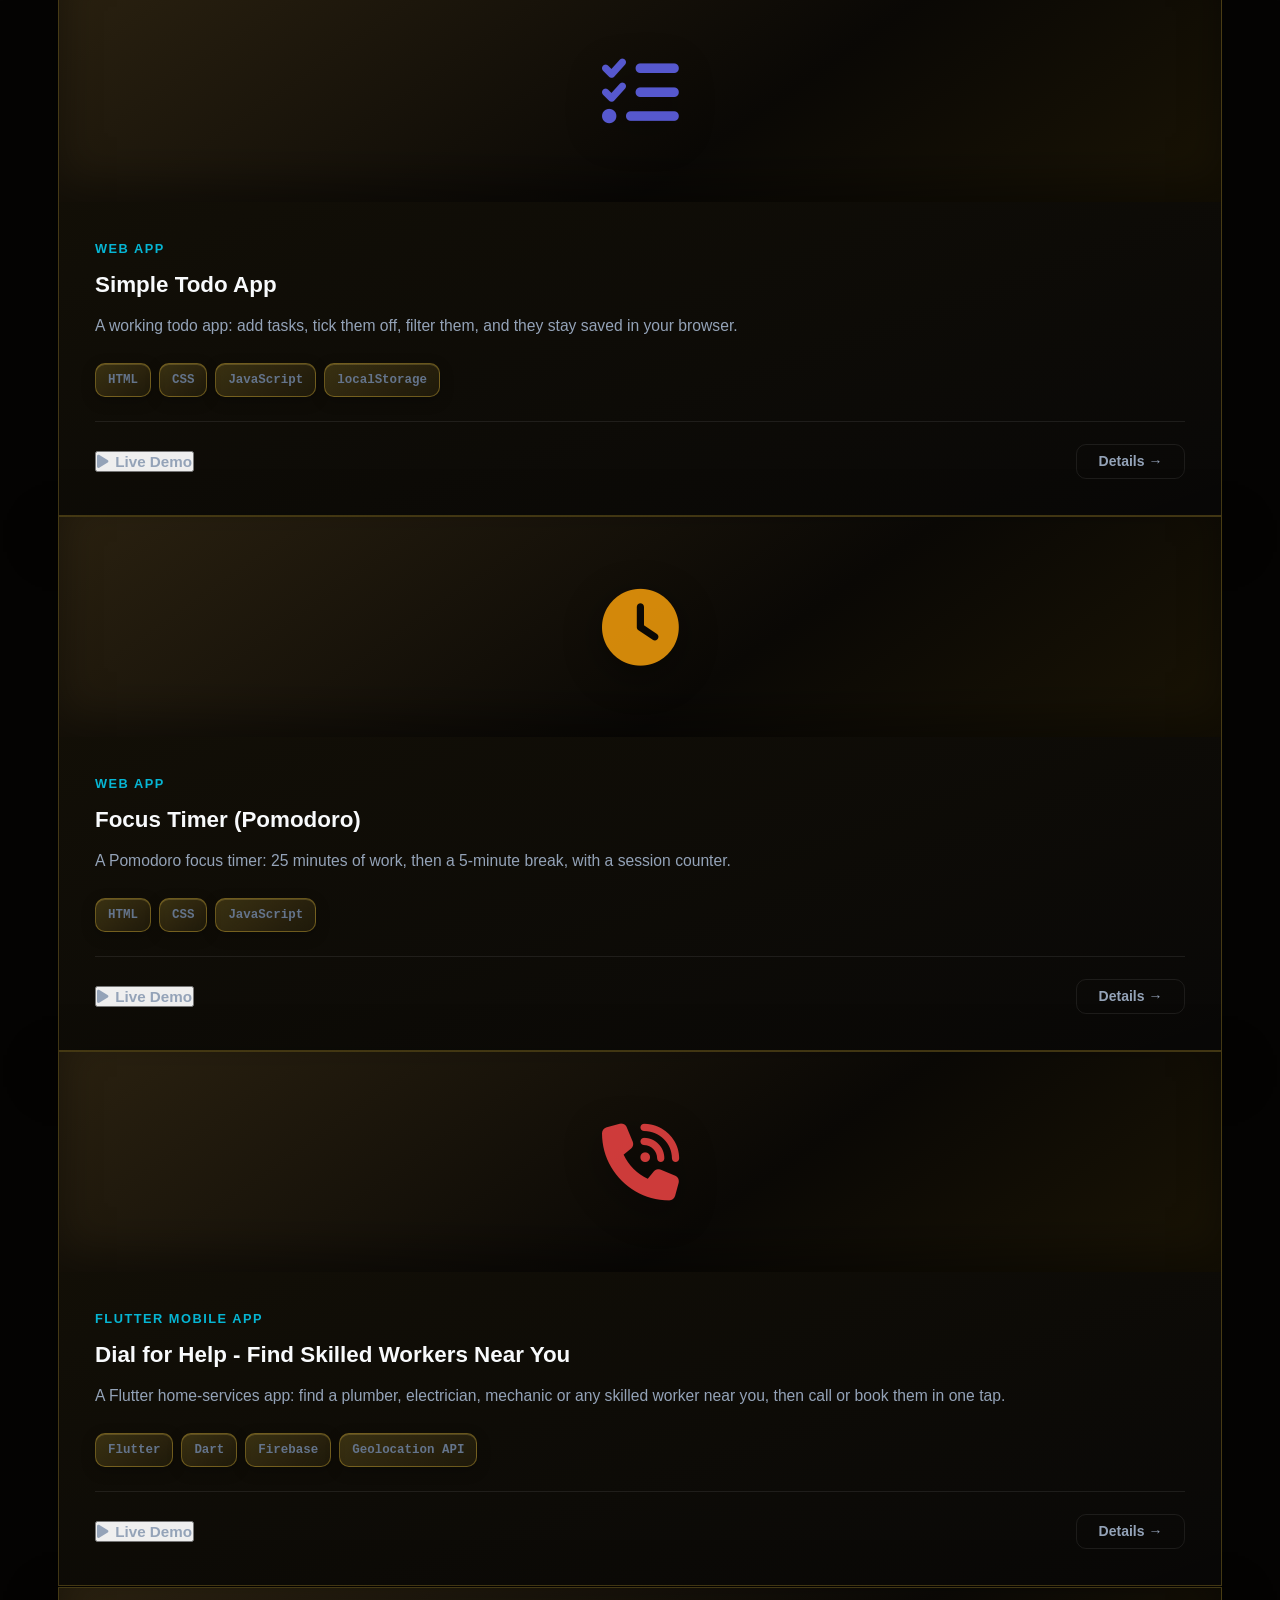
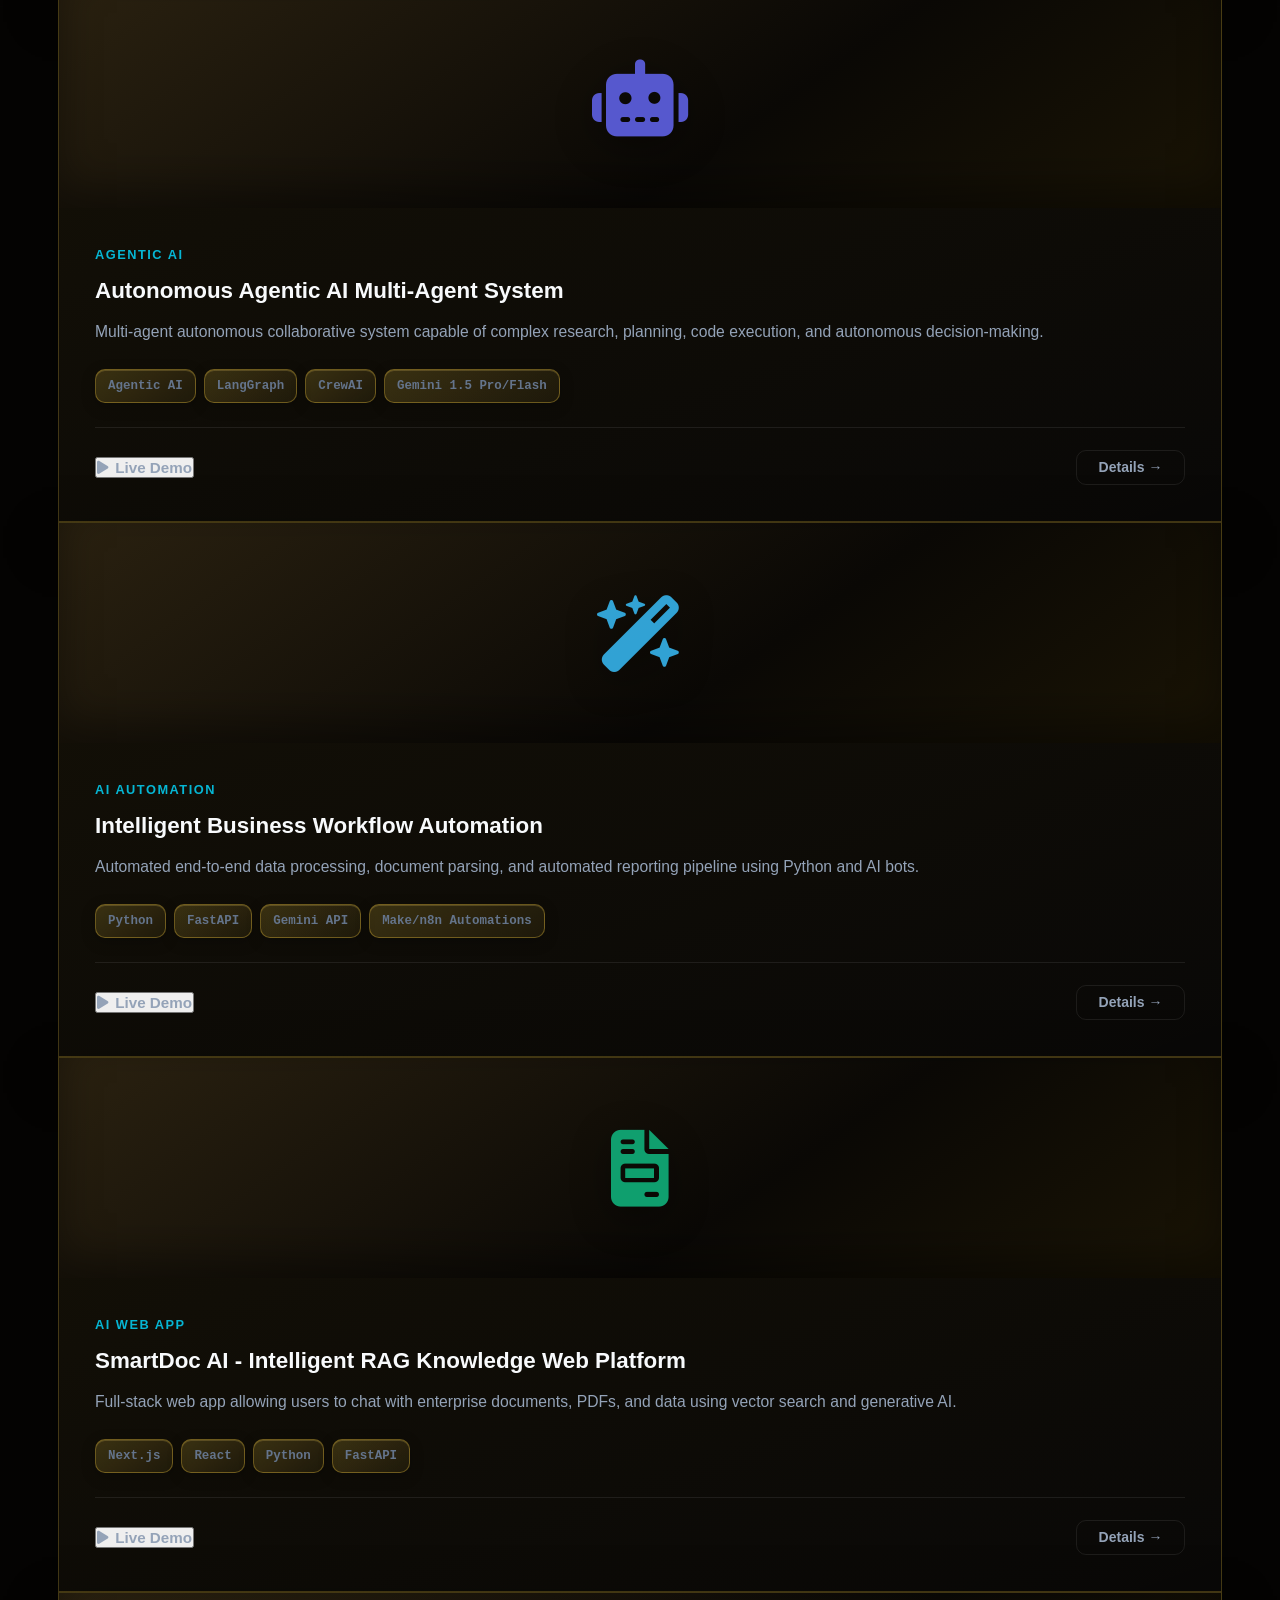
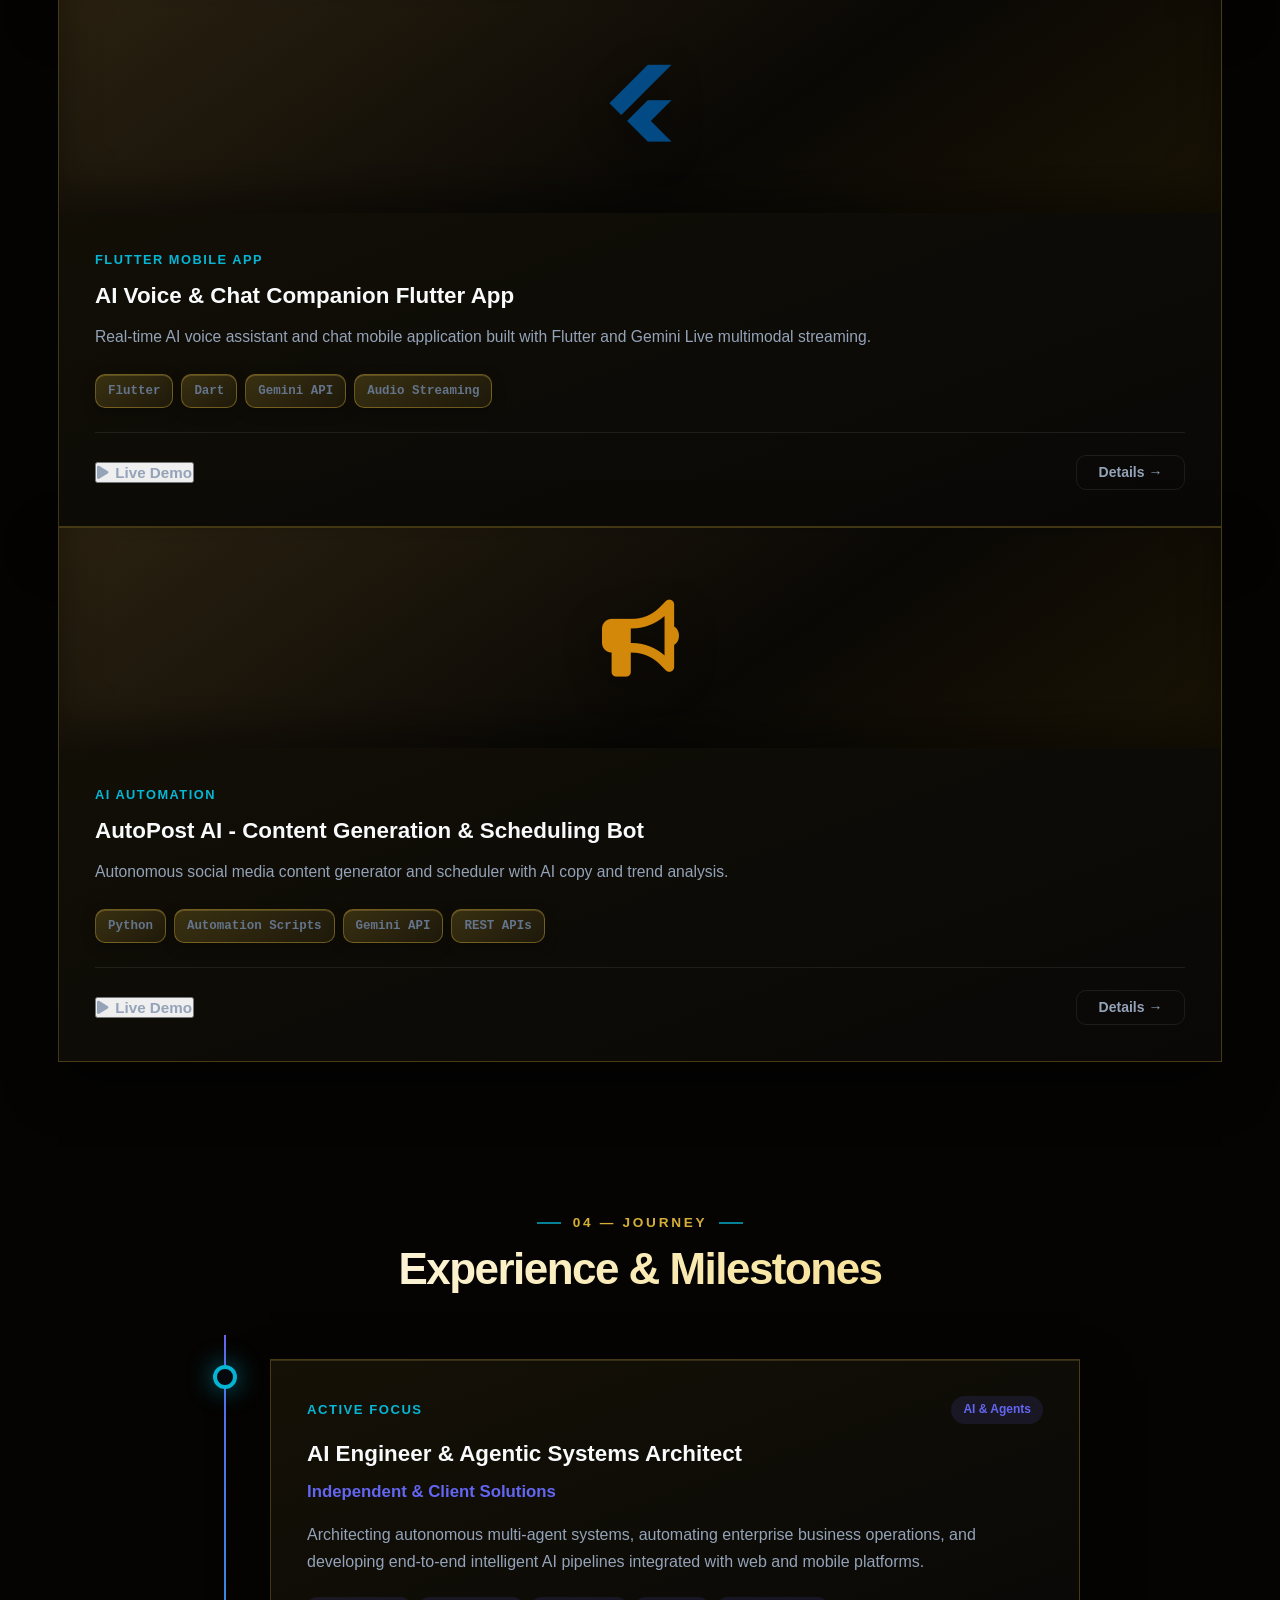
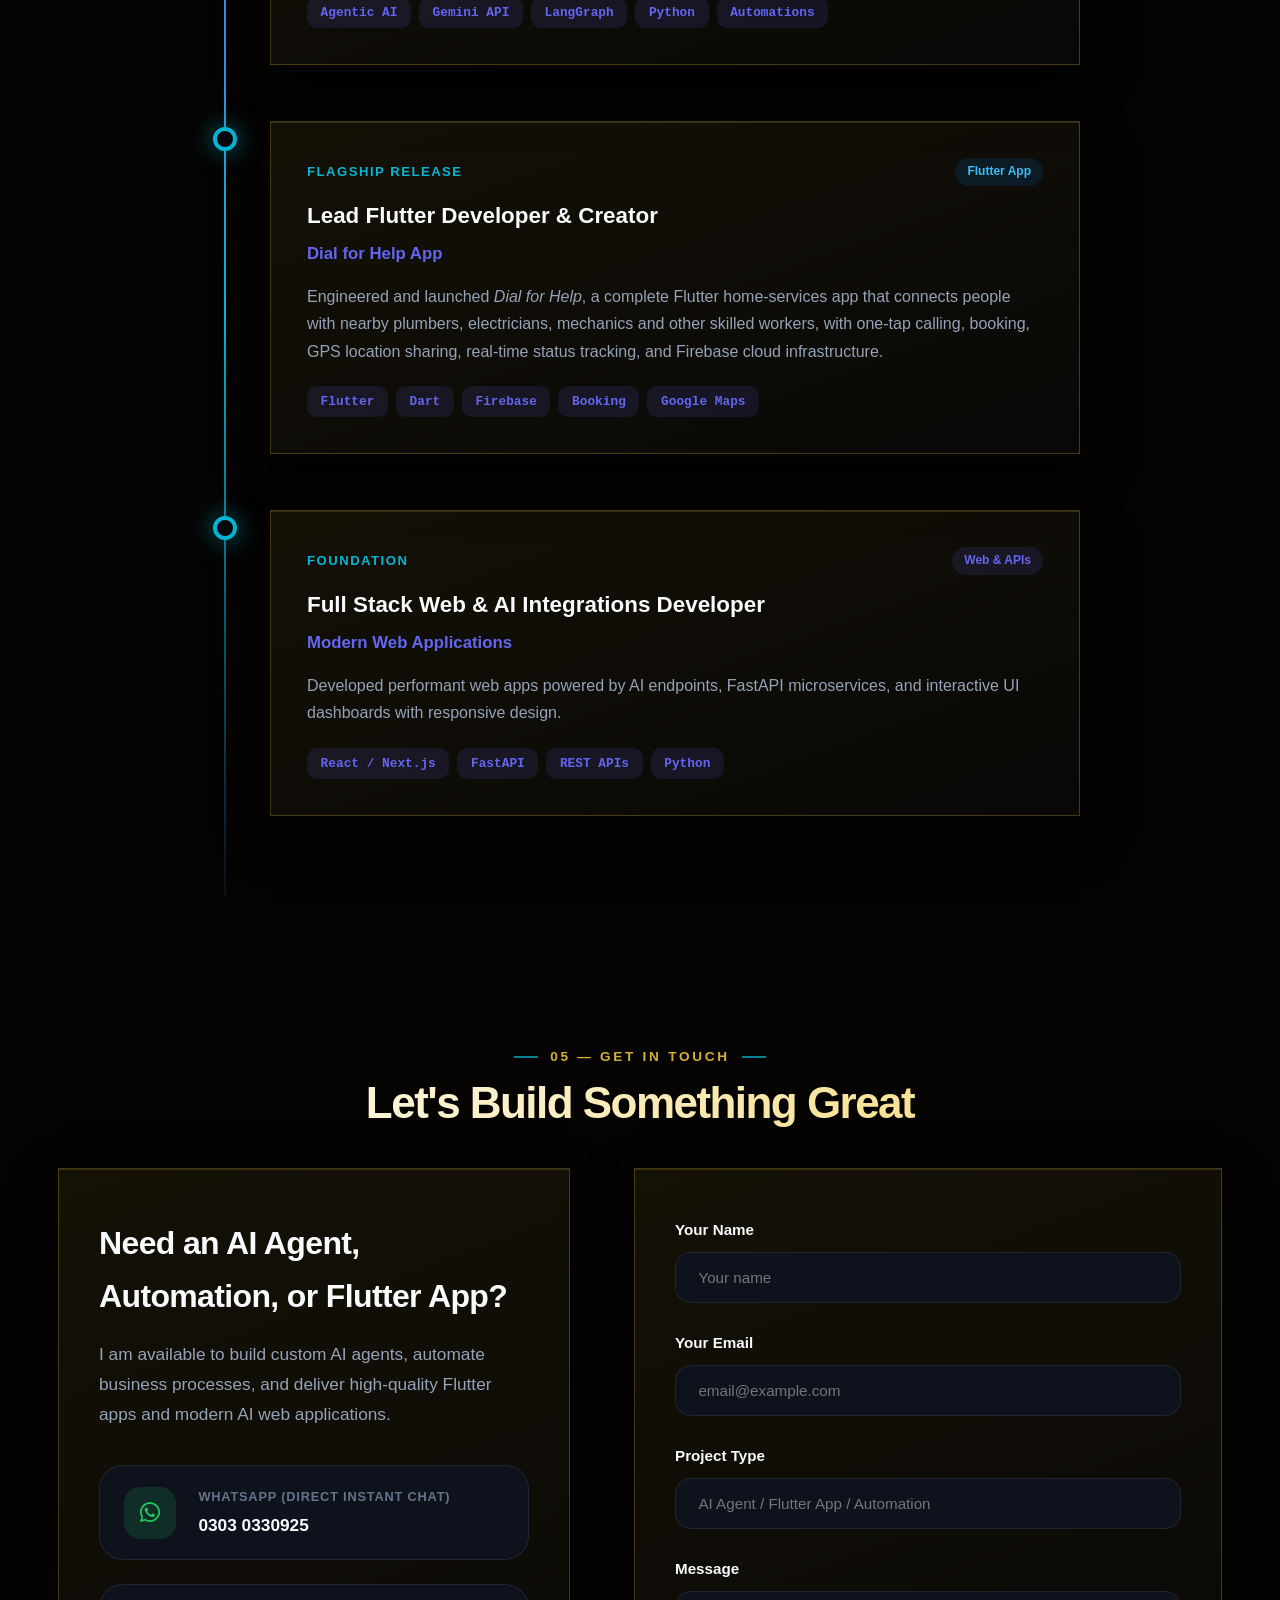
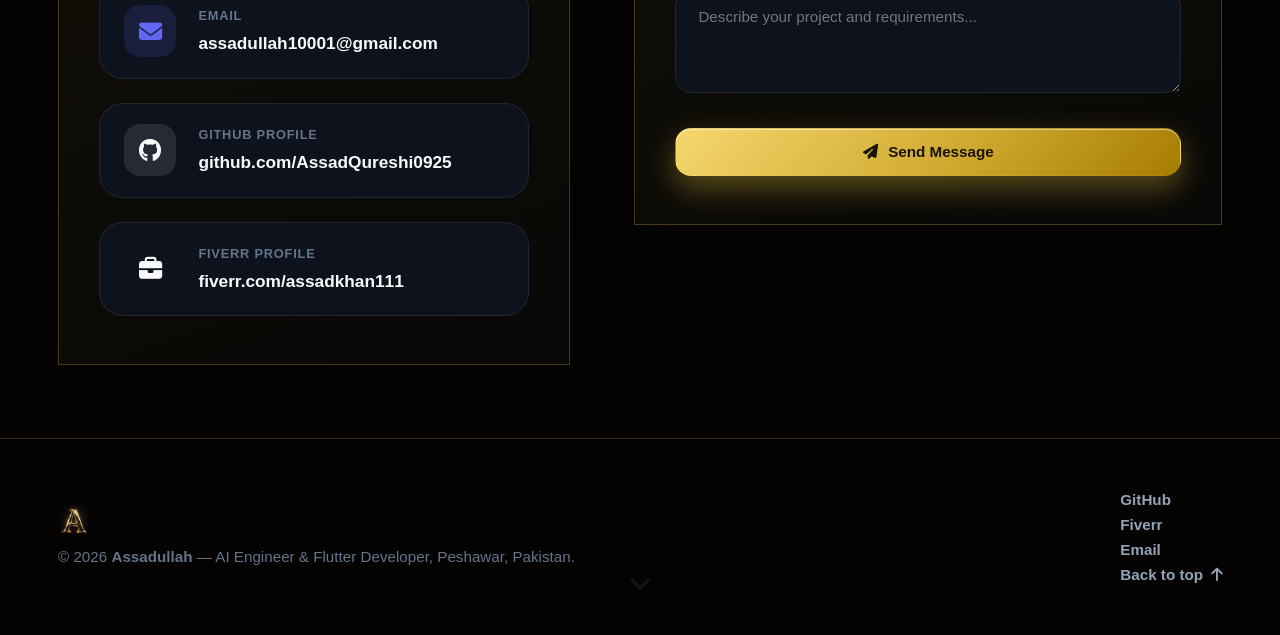
==== commit dc3ca193: "Redesign 2026: typography-led hero, bento skills, editorial project rows + full SEO" ====
--- a/index.html
+++ b/index.html
@@ -3,39 +3,124 @@
 <head>
   <meta charset="UTF-8">
   <meta name="viewport" content="width=device-width, initial-scale=1.0">
-  <meta name="description" content="Assadullah - AI Engineer, Agentic AI Specialist & Flutter Developer">
-  <title>Assadullah | AI Engineer, Agentic AI & Flutter Developer</title>
+  <title>Assadullah | AI Engineer, Agentic AI &amp; Flutter Developer</title>
+  <meta name="description" content="Assadullah, AI Engineer from Peshawar, Pakistan — building agentic AI systems, workflow automations and Flutter apps. Creator of Dial for Help.">
+  <meta name="keywords" content="Assadullah, AI Engineer, Agentic AI, Flutter Developer, AI Agents, Workflow Automation, n8n, LangChain, LangGraph, Gemini API, Firebase, Peshawar, Pakistan">
+  <meta name="author" content="Assadullah">
+  <meta name="robots" content="index, follow">
+  <link rel="canonical" href="https://assadqureshi0925.github.io/assadullah-portfolio/">
+
+  <!-- Open Graph -->
+  <meta property="og:type" content="website">
+  <meta property="og:title" content="Assadullah | AI Engineer, Agentic AI &amp; Flutter Developer">
+  <meta property="og:description" content="Assadullah, AI Engineer from Peshawar, Pakistan — building agentic AI systems, workflow automations and Flutter apps. Creator of Dial for Help.">
+  <meta property="og:url" content="https://assadqureshi0925.github.io/assadullah-portfolio/">
+  <meta property="og:image" content="https://assadqureshi0925.github.io/assadullah-portfolio/assets/logo-3d.png">
+  <meta property="og:site_name" content="Assadullah — AI Engineer &amp; Flutter Developer">
+
+  <!-- Twitter Card -->
+  <meta name="twitter:card" content="summary_large_image">
+  <meta name="twitter:title" content="Assadullah | AI Engineer, Agentic AI &amp; Flutter Developer">
+  <meta name="twitter:description" content="Assadullah, AI Engineer from Peshawar, Pakistan — building agentic AI systems, workflow automations and Flutter apps. Creator of Dial for Help.">
+  <meta name="twitter:image" content="https://assadqureshi0925.github.io/assadullah-portfolio/assets/logo-3d.png">
+
+  <!-- Structured data -->
+  <script type="application/ld+json">
+  {
+    "@context": "https://schema.org",
+    "@type": "Person",
+    "name": "Assadullah",
+    "jobTitle": "AI Engineer, Agentic AI & Flutter Developer",
+    "description": "AI Engineer from Peshawar, Pakistan building agentic AI systems, workflow automations and Flutter apps. Creator of Dial for Help.",
+    "url": "https://assadqureshi0925.github.io/assadullah-portfolio/",
+    "email": "mailto:assadullah10001@gmail.com",
+    "address": {
+      "@type": "PostalAddress",
+      "addressLocality": "Peshawar",
+      "addressCountry": "PK"
+    },
+    "alumniOf": {
+      "@type": "EducationalOrganization",
+      "name": "Kohat University of Science and Technology",
+      "address": {
+        "@type": "PostalAddress",
+        "addressLocality": "Kohat",
+        "addressCountry": "PK"
+      }
+    },
+    "sameAs": [
+      "https://github.com/AssadQureshi0925",
+      "https://www.fiverr.com/assadkhan111"
+    ],
+    "knowsAbout": [
+      "Agentic AI",
+      "AI Agents",
+      "Python",
+      "Flutter",
+      "Dart",
+      "Workflow Automation",
+      "Firebase",
+      "LangChain",
+      "LangGraph",
+      "Gemini API",
+      "OpenAI",
+      "RAG",
+      "n8n",
+      "Make",
+      "Zapier",
+      "FastAPI",
+      "React",
+      "Next.js"
+    ]
+  }
+  </script>
+  <script type="application/ld+json">
+  {
+    "@context": "https://schema.org",
+    "@type": "WebSite",
+    "name": "Assadullah — AI Engineer & Flutter Developer",
+    "url": "https://assadqureshi0925.github.io/assadullah-portfolio/",
+    "author": { "@type": "Person", "name": "Assadullah" }
+  }
+  </script>
+
+  <!-- No white flash: apply saved theme before CSS loads -->
+  <script>
+    (function () {
+      try {
+        var t = localStorage.getItem("portfolio-theme");
+        if (t === "light" || t === "dark") document.documentElement.setAttribute("data-theme", t);
+      } catch (e) {}
+    })();
+  </script>
+
   <link rel="preconnect" href="https://fonts.googleapis.com">
   <link rel="preconnect" href="https://fonts.gstatic.com" crossorigin>
-  <link href="https://fonts.googleapis.com/css2?family=Plus+Jakarta+Sans:wght@300;400;500;600;700;800;900&family=Fira+Code:wght@400;500;600&display=swap" rel="stylesheet">
+  <link href="https://fonts.googleapis.com/css2?family=Space+Grotesk:wght@500;600;700&family=Inter:wght@400;500;600;700&family=JetBrains+Mono:wght@400;500;600&display=swap" rel="stylesheet">
   <link rel="stylesheet" href="https://cdnjs.cloudflare.com/ajax/libs/font-awesome/6.5.1/css/all.min.css">
   <link rel="icon" type="image/png" href="assets/logo-3d.png">
   <link rel="stylesheet" href="css/styles.css">
   <link rel="stylesheet" href="css/3d-pro.css">
+  <noscript><style>.reveal{opacity:1!important;transform:none!important}</style></noscript>
 </head>
 <body>
   <!-- Scroll Progress Indicator -->
-  <div class="scroll-progress-bar" id="scroll-progress"></div>
-
-  <!-- Ambient Animated Background Particles/Blobs -->
-  <div class="ambient-glow glow-1"></div>
-  <div class="ambient-glow glow-2"></div>
-  <div class="ambient-glow glow-3"></div>
+  <div class="scroll-progress-bar" id="scroll-progress" aria-hidden="true"></div>
 
   <!-- Header / Navigation -->
   <header class="navbar" id="navbar">
     <div class="nav-container">
-      <a href="#hero" class="logo">
-        <img src="assets/logo-3d.png" alt="Assadullah logo" class="logo-img">
+      <a href="#hero" class="logo" aria-label="Assadullah — back to top">
+        <img src="assets/logo-3d.png" alt="Assadullah gold 3D logo" class="logo-img" width="44" height="44">
         <span class="logo-name">Assadullah</span>
       </a>
-      
-      <nav class="nav-links" id="nav-menu">
-        <a href="#about" class="nav-link"><i class="fa-solid fa-user"></i> About</a>
-        <a href="#skills" class="nav-link"><i class="fa-solid fa-microchip"></i> Stack</a>
-        <a href="#projects" class="nav-link"><i class="fa-solid fa-laptop-code"></i> Projects</a>
-        <a href="#experience" class="nav-link"><i class="fa-solid fa-briefcase"></i> Experience</a>
-        <a href="#contact" class="nav-link"><i class="fa-solid fa-paper-plane"></i> Contact</a>
+
+      <nav class="nav-links" id="nav-menu" aria-label="Main navigation">
+        <a href="#about" class="nav-link">About</a>
+        <a href="#skills" class="nav-link">Stack</a>
+        <a href="#projects" class="nav-link">Projects</a>
+        <a href="#experience" class="nav-link">Experience</a>
+        <a href="#contact" class="nav-link">Contact</a>
       </nav>
 
       <div class="nav-actions">
@@ -43,7 +128,7 @@
           <i class="fa-solid fa-moon"></i>
         </button>
         <a href="#contact" class="btn btn-sm btn-primary hide-mobile">Hire Me</a>
-        <button id="mobile-toggle" class="mobile-toggle-btn" aria-label="Toggle navigation menu">
+        <button id="mobile-toggle" class="mobile-toggle-btn" aria-label="Toggle navigation menu" aria-expanded="false">
           <span></span>
           <span></span>
           <span></span>
@@ -54,121 +139,121 @@
 
   <main>
     <!-- Hero Section -->
-    <section id="hero" class="hero-section hero-centered">
+    <section id="hero" class="hero-section">
       <div class="container hero-container">
         <div class="hero-content">
-          <div class="hero-logo-wrap"><img src="assets/logo-3d.png" alt="Assadullah 3D logo" class="hero-logo"></div>
-          <div class="badge-tag">
-            <span class="pulse-dot"></span> Available for Agentic AI, Flutter & Automations
-          </div>
-          
+          <p class="hero-eyebrow"><span class="pulse-dot" aria-hidden="true"></span> Available for freelance — Agentic AI, Flutter &amp; Automations</p>
+
           <h1 class="hero-title">
-            Transforming Ideas with<br>
-            <span class="gradient-text">Autonomous AI & Flutter</span>
+            Autonomous AI agents, automations &amp; Flutter apps — built to ship.
           </h1>
 
           <div class="hero-role-badge">
             <span class="role-prefix">I am</span>
-            <span class="typing-container">
-              <span id="typing-text"></span><span class="cursor">&nbsp;</span>
+            <span class="typing-container" aria-live="polite">
+              <span id="typing-text"></span><span class="cursor" aria-hidden="true">&nbsp;</span>
             </span>
           </div>
 
           <p class="hero-subtitle">
-            Specialized in building Autonomous Multi-Agent systems, robust workflow automations, production-ready Flutter apps (creator of <strong>Dial for Help</strong>), and intelligent web architectures.
+            I'm Assadullah, an AI Engineer from Peshawar, Pakistan. I build multi-agent systems,
+            workflow automations and production Flutter apps — including <strong>Dial for Help</strong>,
+            a home-services app that finds skilled workers nearby.
           </p>
-          
+
           <div class="hero-cta">
-            <a href="#projects" class="btn btn-primary btn-glow">
-              <i class="fa-solid fa-robot"></i> Explore Featured Work
+            <a href="#projects" class="btn btn-primary">
+              <i class="fa-solid fa-robot" aria-hidden="true"></i> View Projects
             </a>
             <a href="#contact" class="btn btn-outline">
-              <i class="fa-solid fa-comments"></i> Start a Project
+              <i class="fa-solid fa-comments" aria-hidden="true"></i> Get in Touch
             </a>
-            <a href="https://wa.me/923030330925" target="_blank" rel="noopener noreferrer" class="btn btn-whatsapp" title="Chat on WhatsApp">
-              <i class="fa-brands fa-whatsapp"></i> WhatsApp
-            </a>
-          </div>
-
-          <!-- Quick Stat Counters in Hero -->
-          <div class="hero-metrics">
-            <div class="metric-item">
-              <span class="metric-num">Agentic AI</span>
-              <span class="metric-label">Multi-Agent Systems</span>
-            </div>
-            <div class="metric-divider"></div>
-            <div class="metric-item">
-              <span class="metric-num">Dial for Help</span>
-              <span class="metric-label">Flagship Flutter App</span>
-            </div>
-          </div>
+          </div>
+
+          <ul class="hero-meta" aria-label="Quick facts">
+            <li><span class="mono">08</span> projects</li>
+            <li><span class="mono">BS CS '25</span> KUST Kohat</li>
+            <li><span class="mono">Peshawar, PK</span> — working worldwide</li>
+          </ul>
 
           <div class="social-links">
-            <a href="https://github.com/AssadQureshi0925" target="_blank" rel="noopener noreferrer" class="social-icon" aria-label="GitHub"><i class="fa-brands fa-github"></i></a>
-            <a href="https://mail.google.com/mail/?view=cm&fs=1&to=assadullah10001@gmail.com" target="_blank" rel="noopener noreferrer" class="social-icon" aria-label="Send Email"><i class="fa-solid fa-envelope"></i></a>
-            <a href="https://wa.me/923030330925" target="_blank" rel="noopener noreferrer" class="social-icon whatsapp-social" aria-label="WhatsApp"><i class="fa-brands fa-whatsapp"></i></a>
-          </div>
-        </div>
-      </div>
-      
+            <a href="https://github.com/AssadQureshi0925" target="_blank" rel="noopener noreferrer" class="social-icon" aria-label="GitHub profile"><i class="fa-brands fa-github" aria-hidden="true"></i></a>
+            <a href="https://www.fiverr.com/assadkhan111" target="_blank" rel="noopener noreferrer" class="social-icon" aria-label="Fiverr profile"><i class="fa-solid fa-briefcase" aria-hidden="true"></i></a>
+            <a href="mailto:assadullah10001@gmail.com" class="social-icon" aria-label="Send email"><i class="fa-solid fa-envelope" aria-hidden="true"></i></a>
+            <a href="https://wa.me/923030330925" target="_blank" rel="noopener noreferrer" class="social-icon" aria-label="Chat on WhatsApp"><i class="fa-brands fa-whatsapp" aria-hidden="true"></i></a>
+          </div>
+        </div>
+      </div>
+
       <a href="#about" class="scroll-down-indicator" aria-label="Scroll to About section">
-        <i class="fa-solid fa-chevron-down"></i>
+        <i class="fa-solid fa-chevron-down" aria-hidden="true"></i>
       </a>
     </section>
 
     <!-- About Section -->
     <section id="about" class="section about-section">
       <div class="container">
-        <div class="section-header">
-          <span class="section-subtitle">Who I Am</span>
+        <div class="section-header reveal">
+          <span class="section-subtitle">01 — Who I Am</span>
           <h2 class="section-title">About Assadullah</h2>
-          <div class="section-divider"></div>
         </div>
 
         <div class="about-grid">
-          <div class="about-image-wrapper">
-            <div class="avatar-card glass-card">
-              <div class="avatar-glow"></div>
+          <div class="about-image-wrapper reveal">
+            <div class="avatar-card">
               <div class="avatar-icon-box">
-                <img src="assets/logo-3d.png" alt="Assadullah 3D logo" class="avatar-logo">
+                <img src="assets/logo-3d.png" alt="Assadullah gold 3D logo" class="avatar-logo" width="150" height="150">
               </div>
               <div class="avatar-info">
                 <h3>Assadullah</h3>
-                <p>AI Engineer & Flutter Developer</p>
+                <p>AI Engineer &amp; Flutter Developer</p>
+                <p class="avatar-loc"><i class="fa-solid fa-location-dot" aria-hidden="true"></i> Peshawar, Pakistan</p>
               </div>
               <div class="floating-badge badge-1">
-                <i class="fa-solid fa-robot"></i> Agentic AI
+                <i class="fa-solid fa-robot" aria-hidden="true"></i> Agentic AI
               </div>
               <div class="floating-badge badge-2">
-                <i class="fa-brands fa-flutter"></i> Flutter Expert
-              </div>
-            </div>
-          </div>
-
-          <div class="about-content">
-            <div class="about-tagline">
-              <i class="fa-solid fa-bolt text-accent"></i> Engineering the next generation of autonomous software.
-            </div>
+                <i class="fa-brands fa-flutter" aria-hidden="true"></i> Flutter
+              </div>
+            </div>
+          </div>
+
+          <div class="about-content reveal">
+            <p class="about-tagline">
+              <i class="fa-solid fa-bolt text-accent" aria-hidden="true"></i> Engineering the next generation of autonomous software.
+            </p>
             <p>
               I am a passionate <strong>AI Engineer and Flutter Mobile App Developer</strong>. My mission is to combine advanced AI capabilities with seamless mobile and web experiences to build high-impact solutions.
             </p>
             <p>
-              My flagship project, <strong>"Dial for Help"</strong>, is a Flutter app that finds skilled workers near you - plumbers, electricians, mechanics, carpenters and more - so you can call or book one in a single tap. I have also designed multi-agent architectures (CrewAI, LangGraph), LLM pipelines (Gemini API, OpenAI) and automated business bots.
+              My flagship project, <strong>"Dial for Help"</strong>, is a Flutter app that finds skilled workers near you — plumbers, electricians, mechanics, carpenters and more — so you can call or book one in a single tap. I have also designed multi-agent architectures (CrewAI, LangGraph), LLM pipelines (Gemini API, OpenAI) and automated business bots.
             </p>
 
+            <dl class="about-facts">
+              <div>
+                <dt>Education</dt>
+                <dd>BS Computer Science — Kohat University of Science and Technology, Kohat. Completed 2025, CGPA 3.08/4.0.</dd>
+              </div>
+              <div>
+                <dt>Based in</dt>
+                <dd>Peshawar, Pakistan — working with clients worldwide.</dd>
+              </div>
+              <div>
+                <dt>Focus</dt>
+                <dd>Agentic AI, workflow automation, Flutter apps, AI web platforms.</dd>
+              </div>
+            </dl>
+
             <div class="about-stats">
-              <div class="stat-card glass-card">
-                <div class="stat-icon-wrap"><i class="fa-solid fa-microchip"></i></div>
+              <div class="stat-card">
                 <span class="stat-number">AI Agents</span>
                 <span class="stat-label">Multi-Agent Systems</span>
               </div>
-              <div class="stat-card glass-card">
-                <div class="stat-icon-wrap"><i class="fa-brands fa-flutter"></i></div>
+              <div class="stat-card">
                 <span class="stat-number">Flutter</span>
-                <span class="stat-label">iOS & Android Apps</span>
-              </div>
-              <div class="stat-card glass-card">
-                <div class="stat-icon-wrap"><i class="fa-solid fa-wand-magic-sparkles"></i></div>
+                <span class="stat-label">iOS &amp; Android Apps</span>
+              </div>
+              <div class="stat-card">
                 <span class="stat-number">Automation</span>
                 <span class="stat-label">Intelligent Pipelines</span>
               </div>
@@ -178,93 +263,113 @@
       </div>
     </section>
 
-    <!-- Skills Section -->
+    <!-- Skills Section — Bento Grid -->
     <section id="skills" class="section skills-section">
       <div class="container">
-        <div class="section-header">
-          <span class="section-subtitle">Technical Stack</span>
-          <h2 class="section-title">AI, Flutter & Web Arsenal</h2>
-          <div class="section-divider"></div>
-        </div>
-
-        <div class="skills-grid">
-          <!-- AI & Agentic AI -->
-          <div class="skill-category-card glass-card">
-            <div class="category-header">
-              <div class="category-icon-box ai-icon"><i class="fa-solid fa-brain"></i></div>
-              <div>
-                <h3>Agentic AI & LLMs</h3>
-                <span class="category-desc">Multi-agent systems & smart models</span>
-              </div>
-            </div>
+        <div class="section-header reveal">
+          <span class="section-subtitle">02 — Technical Stack</span>
+          <h2 class="section-title">What I build with</h2>
+        </div>
+
+        <div class="bento-grid">
+          <!-- Agentic AI — large tile -->
+          <article class="bento-tile bento-wide reveal">
+            <div class="bento-head">
+              <span class="bento-icon" aria-hidden="true"><i class="fa-solid fa-brain"></i></span>
+              <h3>Agentic AI &amp; LLMs</h3>
+            </div>
+            <p class="bento-desc">Multi-agent systems that research, plan and act on their own — not just chatbots.</p>
             <div class="skill-pills">
-              <span class="skill-pill"><i class="fa-solid fa-robot"></i> Multi-Agent Systems</span>
-              <span class="skill-pill"><i class="fa-solid fa-bolt"></i> Gemini API & OpenAI</span>
-              <span class="skill-pill"><i class="fa-solid fa-network-wired"></i> LangChain & LangGraph</span>
-              <span class="skill-pill"><i class="fa-solid fa-database"></i> RAG & Vector Search</span>
-              <span class="skill-pill"><i class="fa-solid fa-gears"></i> Tool Calling & Workflows</span>
-            </div>
-          </div>
-
-          <!-- Flutter & Mobile -->
-          <div class="skill-category-card glass-card">
-            <div class="category-header">
-              <div class="category-icon-box flutter-icon"><i class="fa-brands fa-flutter"></i></div>
-              <div>
-                <h3>Flutter App Development</h3>
-                <span class="category-desc">Cross-platform iOS & Android</span>
-              </div>
-            </div>
+              <span class="skill-pill">Multi-Agent Systems</span>
+              <span class="skill-pill">LangChain &amp; LangGraph</span>
+              <span class="skill-pill">Gemini API &amp; OpenAI</span>
+              <span class="skill-pill">RAG &amp; Vector Search</span>
+              <span class="skill-pill">Tool Calling &amp; Workflows</span>
+            </div>
+          </article>
+
+          <!-- Flutter — large tile -->
+          <article class="bento-tile bento-wide reveal">
+            <div class="bento-head">
+              <span class="bento-icon" aria-hidden="true"><i class="fa-brands fa-flutter"></i></span>
+              <h3>Flutter App Development</h3>
+            </div>
+            <p class="bento-desc">Cross-platform iOS &amp; Android apps, shipped to production.</p>
             <div class="skill-pills">
-              <span class="skill-pill"><i class="fa-brands fa-flutter"></i> Flutter & Dart</span>
-              <span class="skill-pill"><i class="fa-solid fa-mobile-screen"></i> Production Mobile Apps</span>
-              <span class="skill-pill"><i class="fa-solid fa-fire"></i> Firebase Backend</span>
-              <span class="skill-pill"><i class="fa-solid fa-phone"></i> One-Tap Calling &amp; Booking</span>
-              <span class="skill-pill"><i class="fa-solid fa-location-dot"></i> Live GPS & Maps APIs</span>
-            </div>
-          </div>
-
-          <!-- Automation & Web -->
-          <div class="skill-category-card glass-card">
-            <div class="category-header">
-              <div class="category-icon-box automation-icon"><i class="fa-solid fa-wand-magic-sparkles"></i></div>
-              <div>
-                <h3>Automations & Web</h3>
-                <span class="category-desc">End-to-end automated pipelines</span>
-              </div>
-            </div>
+              <span class="skill-pill">Flutter &amp; Dart</span>
+              <span class="skill-pill">Firebase Backend</span>
+              <span class="skill-pill">Production Mobile Apps</span>
+              <span class="skill-pill">One-Tap Calling &amp; Booking</span>
+              <span class="skill-pill">Live GPS &amp; Maps APIs</span>
+            </div>
+          </article>
+
+          <!-- Automation -->
+          <article class="bento-tile reveal">
+            <div class="bento-head">
+              <span class="bento-icon" aria-hidden="true"><i class="fa-solid fa-wand-magic-sparkles"></i></span>
+              <h3>Workflow Automation</h3>
+            </div>
+            <p class="bento-desc">End-to-end pipelines that remove manual work.</p>
             <div class="skill-pills">
-              <span class="skill-pill"><i class="fa-solid fa-cogs"></i> Workflow Automation</span>
-              <span class="skill-pill"><i class="fa-brands fa-python"></i> Python Automation Bots</span>
-              <span class="skill-pill"><i class="fa-brands fa-react"></i> Next.js & React</span>
-              <span class="skill-pill"><i class="fa-solid fa-server"></i> FastAPI Microservices</span>
-              <span class="skill-pill"><i class="fa-solid fa-code"></i> AI Web Platforms</span>
-            </div>
-          </div>
+              <span class="skill-pill">n8n · Make · Zapier</span>
+              <span class="skill-pill">Python Automation Bots</span>
+              <span class="skill-pill">FastAPI Microservices</span>
+            </div>
+          </article>
+
+          <!-- Web -->
+          <article class="bento-tile reveal">
+            <div class="bento-head">
+              <span class="bento-icon" aria-hidden="true"><i class="fa-solid fa-globe"></i></span>
+              <h3>AI Web Platforms</h3>
+            </div>
+            <p class="bento-desc">Fast, modern web apps powered by AI endpoints.</p>
+            <div class="skill-pills">
+              <span class="skill-pill">Next.js &amp; React</span>
+              <span class="skill-pill">FastAPI</span>
+              <span class="skill-pill">REST APIs</span>
+            </div>
+          </article>
+
+          <!-- Everyday stack -->
+          <article class="bento-tile reveal">
+            <div class="bento-head">
+              <span class="bento-icon" aria-hidden="true"><i class="fa-solid fa-layer-group"></i></span>
+              <h3>Everyday Stack</h3>
+            </div>
+            <p class="bento-desc">The tools I reach for daily.</p>
+            <div class="skill-pills">
+              <span class="skill-pill">Python</span>
+              <span class="skill-pill">Dart</span>
+              <span class="skill-pill">Firebase</span>
+              <span class="skill-pill">CrewAI</span>
+            </div>
+          </article>
         </div>
       </div>
     </section>
 
-    <!-- Projects Section -->
+    <!-- Projects Section — Editorial Numbered Rows -->
     <section id="projects" class="section projects-section">
       <div class="container">
-        <div class="section-header">
-          <span class="section-subtitle">Real Work</span>
+        <div class="section-header reveal">
+          <span class="section-subtitle">03 — Real Work</span>
           <h2 class="section-title">Featured Projects</h2>
-          <div class="section-divider"></div>
+          <p class="section-lead">Eight shipped projects. Pick one to see details or try the live demo — every demo runs right here on this site.</p>
         </div>
 
         <!-- Filter Controls -->
-        <div class="filter-container">
-          <button class="filter-btn active" data-filter="all"><i class="fa-solid fa-layer-group"></i> All Projects</button>
-          <button class="filter-btn" data-filter="flutter"><i class="fa-brands fa-flutter"></i> Flutter Apps</button>
-          <button class="filter-btn" data-filter="agentic-ai"><i class="fa-solid fa-robot"></i> Agentic AI</button>
-          <button class="filter-btn" data-filter="automation"><i class="fa-solid fa-bolt"></i> Automations</button>
-          <button class="filter-btn" data-filter="web"><i class="fa-solid fa-globe"></i> AI Web Apps</button>
-        </div>
-
-        <!-- Projects Grid -->
-        <div class="projects-grid" id="projects-grid">
+        <div class="filter-container reveal" role="group" aria-label="Filter projects by category">
+          <button class="filter-btn active" data-filter="all"><i class="fa-solid fa-layer-group" aria-hidden="true"></i> All Projects</button>
+          <button class="filter-btn" data-filter="flutter"><i class="fa-brands fa-flutter" aria-hidden="true"></i> Flutter Apps</button>
+          <button class="filter-btn" data-filter="agentic-ai"><i class="fa-solid fa-robot" aria-hidden="true"></i> Agentic AI</button>
+          <button class="filter-btn" data-filter="automation"><i class="fa-solid fa-bolt" aria-hidden="true"></i> Automations</button>
+          <button class="filter-btn" data-filter="web"><i class="fa-solid fa-globe" aria-hidden="true"></i> AI Web Apps</button>
+        </div>
+
+        <!-- Projects List (editorial numbered rows, populated by projects.js) -->
+        <div class="projects-list" id="projects-grid" aria-live="polite">
           <!-- Populated by projects.js -->
         </div>
       </div>
@@ -273,23 +378,22 @@
     <!-- Experience Section -->
     <section id="experience" class="section experience-section">
       <div class="container">
-        <div class="section-header">
-          <span class="section-subtitle">Journey</span>
-          <h2 class="section-title">Experience & Milestones</h2>
-          <div class="section-divider"></div>
+        <div class="section-header reveal">
+          <span class="section-subtitle">04 — Journey</span>
+          <h2 class="section-title">Experience &amp; Milestones</h2>
         </div>
 
         <div class="timeline">
           <!-- Milestone 1 -->
-          <div class="timeline-item">
-            <div class="timeline-dot"></div>
-            <div class="timeline-content glass-card">
+          <div class="timeline-item reveal">
+            <div class="timeline-dot" aria-hidden="true"></div>
+            <div class="timeline-content">
               <div class="timeline-header">
                 <span class="timeline-date">Active Focus</span>
-                <span class="timeline-pill">AI & Agents</span>
-              </div>
-              <h3 class="timeline-title">AI Engineer & Agentic Systems Architect</h3>
-              <h4 class="timeline-subtitle">Independent & Client Solutions</h4>
+                <span class="timeline-pill">AI &amp; Agents</span>
+              </div>
+              <h3 class="timeline-title">AI Engineer &amp; Agentic Systems Architect</h3>
+              <h4 class="timeline-subtitle">Independent &amp; Client Solutions</h4>
               <p>
                 Architecting autonomous multi-agent systems, automating enterprise business operations, and developing end-to-end intelligent AI pipelines integrated with web and mobile platforms.
               </p>
@@ -300,14 +404,14 @@
           </div>
 
           <!-- Milestone 2 -->
-          <div class="timeline-item">
-            <div class="timeline-dot"></div>
-            <div class="timeline-content glass-card featured-milestone">
+          <div class="timeline-item reveal">
+            <div class="timeline-dot" aria-hidden="true"></div>
+            <div class="timeline-content featured-milestone">
               <div class="timeline-header">
                 <span class="timeline-date">Flagship Release</span>
                 <span class="timeline-pill flutter-pill">Flutter App</span>
               </div>
-              <h3 class="timeline-title">Lead Flutter Developer & Creator</h3>
+              <h3 class="timeline-title">Lead Flutter Developer &amp; Creator</h3>
               <h4 class="timeline-subtitle">Dial for Help App</h4>
               <p>
                 Engineered and launched <em>Dial for Help</em>, a complete Flutter home-services app that connects people with nearby plumbers, electricians, mechanics and other skilled workers, with one-tap calling, booking, GPS location sharing, real-time status tracking, and Firebase cloud infrastructure.
@@ -319,20 +423,20 @@
           </div>
 
           <!-- Milestone 3 -->
-          <div class="timeline-item">
-            <div class="timeline-dot"></div>
-            <div class="timeline-content glass-card">
+          <div class="timeline-item reveal">
+            <div class="timeline-dot" aria-hidden="true"></div>
+            <div class="timeline-content">
               <div class="timeline-header">
                 <span class="timeline-date">Foundation</span>
-                <span class="timeline-pill">Web & APIs</span>
-              </div>
-              <h3 class="timeline-title">Full Stack Web & AI Integrations Developer</h3>
+                <span class="timeline-pill">Web &amp; APIs</span>
+              </div>
+              <h3 class="timeline-title">Full Stack Web &amp; AI Integrations Developer</h3>
               <h4 class="timeline-subtitle">Modern Web Applications</h4>
               <p>
                 Developed performant web apps powered by AI endpoints, FastAPI microservices, and interactive UI dashboards with responsive design.
               </p>
               <div class="timeline-tags">
-                <span>React / Next.js</span><span>FastAPI</span><span>REST APIs</span><span>Python</span><span>Tailwind CSS</span>
+                <span>React / Next.js</span><span>FastAPI</span><span>REST APIs</span><span>Python</span>
               </div>
             </div>
           </div>
@@ -343,14 +447,13 @@
     <!-- Contact Section -->
     <section id="contact" class="section contact-section">
       <div class="container">
-        <div class="section-header">
-          <span class="section-subtitle">Get In Touch</span>
+        <div class="section-header reveal">
+          <span class="section-subtitle">05 — Get In Touch</span>
           <h2 class="section-title">Let's Build Something Great</h2>
-          <div class="section-divider"></div>
         </div>
 
         <div class="contact-grid">
-          <div class="contact-info glass-card">
+          <div class="contact-info reveal">
             <h3>Need an AI Agent, Automation, or Flutter App?</h3>
             <p>
               I am available to build custom AI agents, automate business processes, and deliver high-quality Flutter apps and modern AI web applications.
@@ -358,41 +461,49 @@
 
             <div class="contact-items">
               <a href="https://wa.me/923030330925" target="_blank" rel="noopener noreferrer" class="contact-item contact-card">
-                <div class="contact-icon-box whatsapp-box"><i class="fa-brands fa-whatsapp"></i></div>
+                <div class="contact-icon-box whatsapp-box"><i class="fa-brands fa-whatsapp" aria-hidden="true"></i></div>
                 <div>
                   <span class="contact-label">WhatsApp (Direct Instant Chat)</span>
                   <span class="contact-value">0303 0330925</span>
                 </div>
               </a>
 
-              <a href="https://mail.google.com/mail/?view=cm&fs=1&to=assadullah10001@gmail.com" target="_blank" rel="noopener noreferrer" class="contact-item contact-card email-btn-trigger">
-                <div class="contact-icon-box email-box"><i class="fa-solid fa-envelope"></i></div>
+              <a href="mailto:assadullah10001@gmail.com" class="contact-item contact-card email-btn-trigger">
+                <div class="contact-icon-box email-box"><i class="fa-solid fa-envelope" aria-hidden="true"></i></div>
                 <div>
-                  <span class="contact-label">Email (Click to Open Gmail)</span>
+                  <span class="contact-label">Email</span>
                   <span class="contact-value">assadullah10001@gmail.com</span>
                 </div>
               </a>
 
               <a href="https://github.com/AssadQureshi0925" target="_blank" rel="noopener noreferrer" class="contact-item contact-card">
-                <div class="contact-icon-box github-box"><i class="fa-brands fa-github"></i></div>
+                <div class="contact-icon-box github-box"><i class="fa-brands fa-github" aria-hidden="true"></i></div>
                 <div>
                   <span class="contact-label">GitHub Profile</span>
                   <span class="contact-value">github.com/AssadQureshi0925</span>
                 </div>
               </a>
-            </div>
-          </div>
-
-          <div class="contact-form-container glass-card">
+
+              <a href="https://www.fiverr.com/assadkhan111" target="_blank" rel="noopener noreferrer" class="contact-item contact-card">
+                <div class="contact-icon-box fiverr-box"><i class="fa-solid fa-briefcase" aria-hidden="true"></i></div>
+                <div>
+                  <span class="contact-label">Fiverr Profile</span>
+                  <span class="contact-value">fiverr.com/assadkhan111</span>
+                </div>
+              </a>
+            </div>
+          </div>
+
+          <div class="contact-form-container reveal">
             <form id="contact-form" class="contact-form">
               <div class="form-group">
                 <label for="name">Your Name</label>
-                <input type="text" id="name" name="name" placeholder="Your name" required>
+                <input type="text" id="name" name="name" placeholder="Your name" required autocomplete="name">
               </div>
 
               <div class="form-group">
                 <label for="email">Your Email</label>
-                <input type="email" id="email" name="email" placeholder="email@example.com" required>
+                <input type="email" id="email" name="email" placeholder="email@example.com" required autocomplete="email">
               </div>
 
               <div class="form-group">
@@ -405,10 +516,10 @@
                 <textarea id="message" name="message" rows="4" placeholder="Describe your project and requirements..." required></textarea>
               </div>
 
-              <button type="submit" class="btn btn-primary btn-block btn-glow">
-                <i class="fa-solid fa-paper-plane"></i> Send Message
+              <button type="submit" class="btn btn-primary btn-block">
+                <i class="fa-solid fa-paper-plane" aria-hidden="true"></i> Send Message
               </button>
-              <div id="form-feedback" class="form-feedback"></div>
+              <div id="form-feedback" class="form-feedback" aria-live="polite"></div>
             </form>
           </div>
         </div>
@@ -417,8 +528,8 @@
   </main>
 
   <!-- In-Portfolio Live Demo Modal -->
-  <div class="demo-overlay" id="demo-modal">
-    <div class="demo-container glass-card">
+  <div class="demo-overlay" id="demo-modal" role="dialog" aria-modal="true" aria-labelledby="demo-title">
+    <div class="demo-container">
       <div class="demo-header">
         <h3 id="demo-title">Live Demo</h3>
         <button class="modal-close" id="demo-close" aria-label="Close demo">&times;</button>
@@ -428,8 +539,8 @@
   </div>
 
   <!-- Project Detail Modal -->
-  <div class="modal-overlay" id="project-modal">
-    <div class="modal-container glass-card">
+  <div class="modal-overlay" id="project-modal" role="dialog" aria-modal="true" aria-labelledby="modal-body">
+    <div class="modal-container">
       <button class="modal-close" id="modal-close" aria-label="Close modal">&times;</button>
       <div class="modal-content" id="modal-body">
         <!-- Dynamically injected -->
@@ -440,9 +551,15 @@
   <!-- Footer -->
   <footer class="footer">
     <div class="container footer-content">
-      <p>© <span id="current-year">2026</span> <strong>Assadullah</strong>. Crafted for AI & Mobile Excellence.</p>
+      <div class="footer-brand">
+        <img src="assets/logo-3d.png" alt="Assadullah gold 3D logo" class="footer-logo" width="32" height="32">
+        <p>© <span id="current-year">2026</span> <strong>Assadullah</strong> — AI Engineer &amp; Flutter Developer, Peshawar, Pakistan.</p>
+      </div>
       <div class="footer-links">
-        <a href="#hero">Back to top <i class="fa-solid fa-arrow-up"></i></a>
+        <a href="https://github.com/AssadQureshi0925" target="_blank" rel="noopener noreferrer" aria-label="GitHub">GitHub</a>
+        <a href="https://www.fiverr.com/assadkhan111" target="_blank" rel="noopener noreferrer" aria-label="Fiverr">Fiverr</a>
+        <a href="mailto:assadullah10001@gmail.com" aria-label="Email">Email</a>
+        <a href="#hero">Back to top <i class="fa-solid fa-arrow-up" aria-hidden="true"></i></a>
       </div>
     </div>
   </footer>
@@ -450,5 +567,4 @@
   <script src="js/projects.js"></script>
   <script src="js/main.js"></script>
 </body>
-</html>
-
+</html>
--- a/css/3d-pro.css
+++ b/css/3d-pro.css
@@ -1,29 +1,33 @@
-/* Assadullah Portfolio — 3D Professional Theme (overrides) */
+/* Assadullah Portfolio — Luxury Black & Gold Theme (overrides) */
 
-/* Deep 3D space background */
+/* Black & gold background */
 body {
   background:
-    radial-gradient(900px 500px at 15% -5%, rgba(99, 102, 241, 0.28), transparent 60%),
-    radial-gradient(800px 500px at 90% 10%, rgba(139, 92, 246, 0.22), transparent 60%),
-    radial-gradient(700px 600px at 50% 110%, rgba(6, 182, 212, 0.14), transparent 60%),
-    #05070f !important;
+    radial-gradient(900px 500px at 15% -5%, rgba(212, 175, 55, 0.16), transparent 60%),
+    radial-gradient(800px 500px at 90% 10%, rgba(184, 134, 11, 0.14), transparent 60%),
+    radial-gradient(700px 600px at 50% 110%, rgba(212, 175, 55, 0.08), transparent 60%),
+    #050403 !important;
 }
 
-/* 3D logo */
+/* 3D gold logo */
 .logo-img {
   width: 44px; height: 44px; object-fit: cover; border-radius: 12px;
-  box-shadow: 0 8px 24px rgba(99, 102, 241, 0.55), 0 0 0 1px rgba(255, 255, 255, 0.12);
+  box-shadow: 0 8px 24px rgba(212, 175, 55, 0.5), 0 0 0 1px rgba(212, 175, 55, 0.45);
   transform: perspective(400px) rotateY(-12deg);
   transition: transform 0.4s ease;
 }
 .logo:hover .logo-img { transform: perspective(400px) rotateY(0deg) scale(1.08); }
 .logo { display: flex; align-items: center; gap: 0.6rem; }
+.logo-name {
+  background: linear-gradient(120deg, #f5d76e, #d4af37 55%, #b8860b);
+  -webkit-background-clip: text; background-clip: text; color: transparent;
+}
 
 /* Floating hero logo */
 .hero-logo-wrap { display: flex; justify-content: center; margin-bottom: 1.25rem; perspective: 800px; }
 .hero-logo {
   width: 150px; height: 150px; object-fit: cover; border-radius: 32px;
-  box-shadow: 0 30px 60px rgba(0, 0, 0, 0.6), 0 0 60px rgba(139, 92, 246, 0.45), 0 0 0 1px rgba(255, 255, 255, 0.1);
+  box-shadow: 0 30px 60px rgba(0, 0, 0, 0.7), 0 0 60px rgba(212, 175, 55, 0.4), 0 0 0 1px rgba(212, 175, 55, 0.4);
   animation: heroFloat 5s ease-in-out infinite;
   transform: rotateX(6deg) rotateY(-8deg);
 }
@@ -32,103 +36,106 @@
   50% { transform: rotateX(2deg) rotateY(6deg) translateY(-12px); }
 }
 
-/* Navbar — floating glass */
+/* Navbar — black glass with gold edge */
 .navbar {
-  background: rgba(7, 9, 14, 0.72) !important;
+  background: rgba(5, 4, 3, 0.78) !important;
   backdrop-filter: blur(18px);
-  border-bottom: 1px solid rgba(255, 255, 255, 0.08);
-  box-shadow: 0 10px 40px rgba(0, 0, 0, 0.45);
+  border-bottom: 1px solid rgba(212, 175, 55, 0.25);
+  box-shadow: 0 10px 40px rgba(0, 0, 0, 0.5);
 }
 
-/* Hero title — 3D gradient */
+/* Hero title — gold gradient */
 .hero-title {
-  background: linear-gradient(120deg, #ffffff 20%, #a5b4fc 45%, #c4b5fd 65%, #67e8f9 90%);
+  background: linear-gradient(120deg, #ffffff 15%, #f5d76e 45%, #d4af37 70%, #fff2b0 95%);
   -webkit-background-clip: text; background-clip: text; color: transparent;
-  text-shadow: none;
-  filter: drop-shadow(0 6px 24px rgba(99, 102, 241, 0.35));
+  filter: drop-shadow(0 6px 24px rgba(212, 175, 55, 0.3));
 }
 .gradient-text {
-  background: linear-gradient(90deg, #818cf8, #c084fc, #22d3ee);
+  background: linear-gradient(90deg, #f5d76e, #d4af37, #b8860b);
   -webkit-background-clip: text; background-clip: text; color: transparent;
 }
 
-/* 3D buttons */
+/* Gold buttons */
 .btn-primary {
-  background: linear-gradient(135deg, #6366f1, #8b5cf6 55%, #06b6d4) !important;
-  box-shadow: 0 12px 30px rgba(99, 102, 241, 0.45), inset 0 1px 0 rgba(255, 255, 255, 0.35);
+  background: linear-gradient(135deg, #f5d76e, #d4af37 50%, #a67c00) !important;
+  color: #1a1405 !important;
+  box-shadow: 0 12px 30px rgba(212, 175, 55, 0.4), inset 0 1px 0 rgba(255, 255, 255, 0.5);
   transform: translateY(0);
   transition: transform 0.25s ease, box-shadow 0.25s ease;
 }
-.btn-primary:hover { transform: translateY(-3px); box-shadow: 0 18px 40px rgba(139, 92, 246, 0.55), inset 0 1px 0 rgba(255, 255, 255, 0.35); }
+.btn-primary:hover { transform: translateY(-3px); box-shadow: 0 18px 40px rgba(212, 175, 55, 0.55), inset 0 1px 0 rgba(255, 255, 255, 0.5); }
 .btn-outline, .btn-whatsapp {
-  box-shadow: 0 8px 22px rgba(0, 0, 0, 0.35);
+  box-shadow: 0 8px 22px rgba(0, 0, 0, 0.4);
   transition: transform 0.25s ease;
 }
 .btn-outline:hover, .btn-whatsapp:hover { transform: translateY(-3px); }
+.btn-outline { border-color: rgba(212, 175, 55, 0.6) !important; color: #f5d76e !important; }
 
 /* Section titles */
 .section-title {
-  background: linear-gradient(120deg, #ffffff, #a5b4fc);
+  background: linear-gradient(120deg, #ffffff, #f5d76e);
   -webkit-background-clip: text; background-clip: text; color: transparent;
 }
+.section-subtitle { color: #d4af37 !important; letter-spacing: 0.2em; }
 .section-divider {
-  background: linear-gradient(90deg, transparent, #818cf8, #c084fc, #22d3ee, transparent) !important;
+  background: linear-gradient(90deg, transparent, #d4af37, #f5d76e, #d4af37, transparent) !important;
   height: 3px !important;
 }
 
-/* 3D glass cards — tilt on hover */
+/* Gold glass cards — tilt on hover */
 .glass-card, .skill-category-card, .project-card, .timeline-content, .contact-info, .contact-form-container, .stat-card {
-  background: linear-gradient(160deg, rgba(255, 255, 255, 0.09), rgba(255, 255, 255, 0.02)) !important;
-  border: 1px solid rgba(255, 255, 255, 0.12) !important;
-  box-shadow: 0 20px 45px rgba(0, 0, 0, 0.45), inset 0 1px 0 rgba(255, 255, 255, 0.12);
+  background: linear-gradient(160deg, rgba(212, 175, 55, 0.08), rgba(255, 255, 255, 0.02)) !important;
+  border: 1px solid rgba(212, 175, 55, 0.28) !important;
+  box-shadow: 0 20px 45px rgba(0, 0, 0, 0.5), inset 0 1px 0 rgba(245, 215, 110, 0.15);
   transform: perspective(1000px) rotateX(0deg);
   transition: transform 0.35s ease, box-shadow 0.35s ease, border-color 0.35s ease;
 }
 .project-card:hover, .skill-category-card:hover, .timeline-content:hover {
   transform: perspective(1000px) rotateX(3deg) rotateY(-3deg) translateY(-8px);
-  border-color: rgba(139, 92, 246, 0.55) !important;
-  box-shadow: 0 30px 60px rgba(0, 0, 0, 0.55), 0 0 40px rgba(139, 92, 246, 0.25);
+  border-color: rgba(212, 175, 55, 0.7) !important;
+  box-shadow: 0 30px 60px rgba(0, 0, 0, 0.6), 0 0 40px rgba(212, 175, 55, 0.22);
 }
 
-/* Project preview — 3D depth */
+/* Project preview — black & gold depth */
 .project-preview {
-  background: linear-gradient(145deg, #1e1b4b, #0f172a 60%, #164e63) !important;
-  box-shadow: inset 0 -20px 40px rgba(0, 0, 0, 0.35);
+  background: linear-gradient(145deg, #2a2110, #0a0805 60%, #1a1405) !important;
+  box-shadow: inset 0 -20px 40px rgba(0, 0, 0, 0.4);
 }
 .project-preview-icon { filter: drop-shadow(0 10px 20px rgba(0, 0, 0, 0.5)); }
 
-/* Avatar card — logo instead of icon */
+/* Avatar card — gold logo */
 .avatar-logo {
   width: 150px; height: 150px; object-fit: cover; border-radius: 28px;
-  box-shadow: 0 20px 45px rgba(0, 0, 0, 0.55), 0 0 45px rgba(139, 92, 246, 0.4);
+  box-shadow: 0 20px 45px rgba(0, 0, 0, 0.6), 0 0 45px rgba(212, 175, 55, 0.35);
   animation: heroFloat 6s ease-in-out infinite;
 }
 .avatar-icon-box { background: transparent !important; box-shadow: none !important; }
 
-/* Skill pills — glossy 3D */
+/* Skill pills — gold gloss */
 .skill-pill, .tech-tag {
-  background: linear-gradient(145deg, rgba(99, 102, 241, 0.25), rgba(139, 92, 246, 0.12)) !important;
-  border: 1px solid rgba(165, 180, 252, 0.35) !important;
-  box-shadow: 0 4px 14px rgba(0, 0, 0, 0.3), inset 0 1px 0 rgba(255, 255, 255, 0.15);
+  background: linear-gradient(145deg, rgba(212, 175, 55, 0.22), rgba(212, 175, 55, 0.08)) !important;
+  border: 1px solid rgba(212, 175, 55, 0.4) !important;
+  box-shadow: 0 4px 14px rgba(0, 0, 0, 0.3), inset 0 1px 0 rgba(245, 215, 110, 0.2);
 }
 
-/* Metric / stat numbers glow */
+/* Metric / stat numbers in gold */
 .metric-num, .stat-number {
-  background: linear-gradient(90deg, #a5b4fc, #c4b5fd);
+  background: linear-gradient(90deg, #f5d76e, #d4af37);
   -webkit-background-clip: text; background-clip: text; color: transparent;
 }
 
 /* Filter buttons */
 .filter-btn.active {
-  background: linear-gradient(135deg, #6366f1, #8b5cf6) !important;
-  box-shadow: 0 10px 25px rgba(99, 102, 241, 0.5);
+  background: linear-gradient(135deg, #f5d76e, #d4af37) !important;
+  color: #1a1405 !important;
+  box-shadow: 0 10px 25px rgba(212, 175, 55, 0.45);
 }
 
 /* Contact items */
-.contact-item:hover { transform: translateY(-3px); box-shadow: 0 16px 35px rgba(0, 0, 0, 0.45); }
+.contact-item:hover { transform: translateY(-3px); box-shadow: 0 16px 35px rgba(0, 0, 0, 0.5); }
 
 /* Footer */
-.footer { border-top: 1px solid rgba(255, 255, 255, 0.08); background: rgba(5, 7, 15, 0.8); }
+.footer { border-top: 1px solid rgba(212, 175, 55, 0.25); background: rgba(5, 4, 3, 0.85); }
 
-/* Demo modal — deeper 3D frame */
-.demo-container { box-shadow: 0 40px 90px rgba(0, 0, 0, 0.7), 0 0 60px rgba(139, 92, 246, 0.3); }
+/* Demo modal — gold frame */
+.demo-container { box-shadow: 0 40px 90px rgba(0, 0, 0, 0.7), 0 0 60px rgba(212, 175, 55, 0.25); }
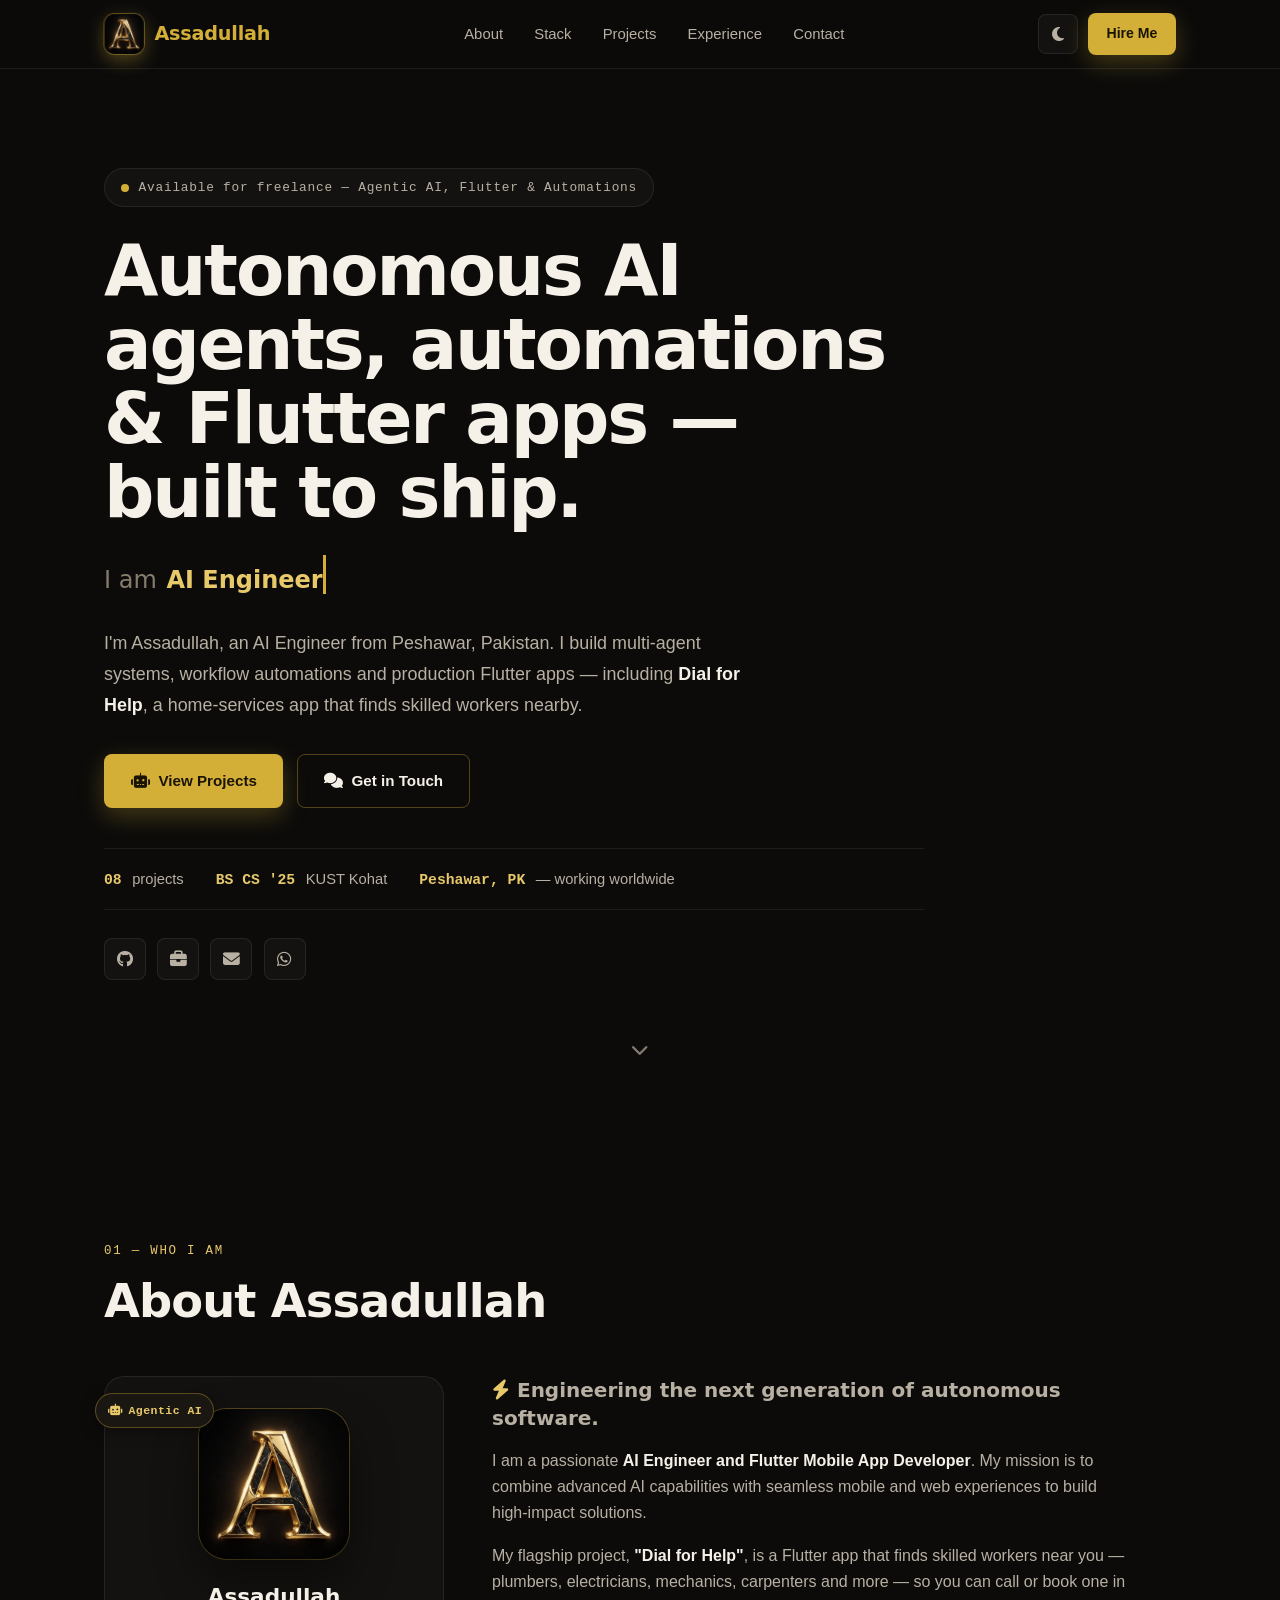
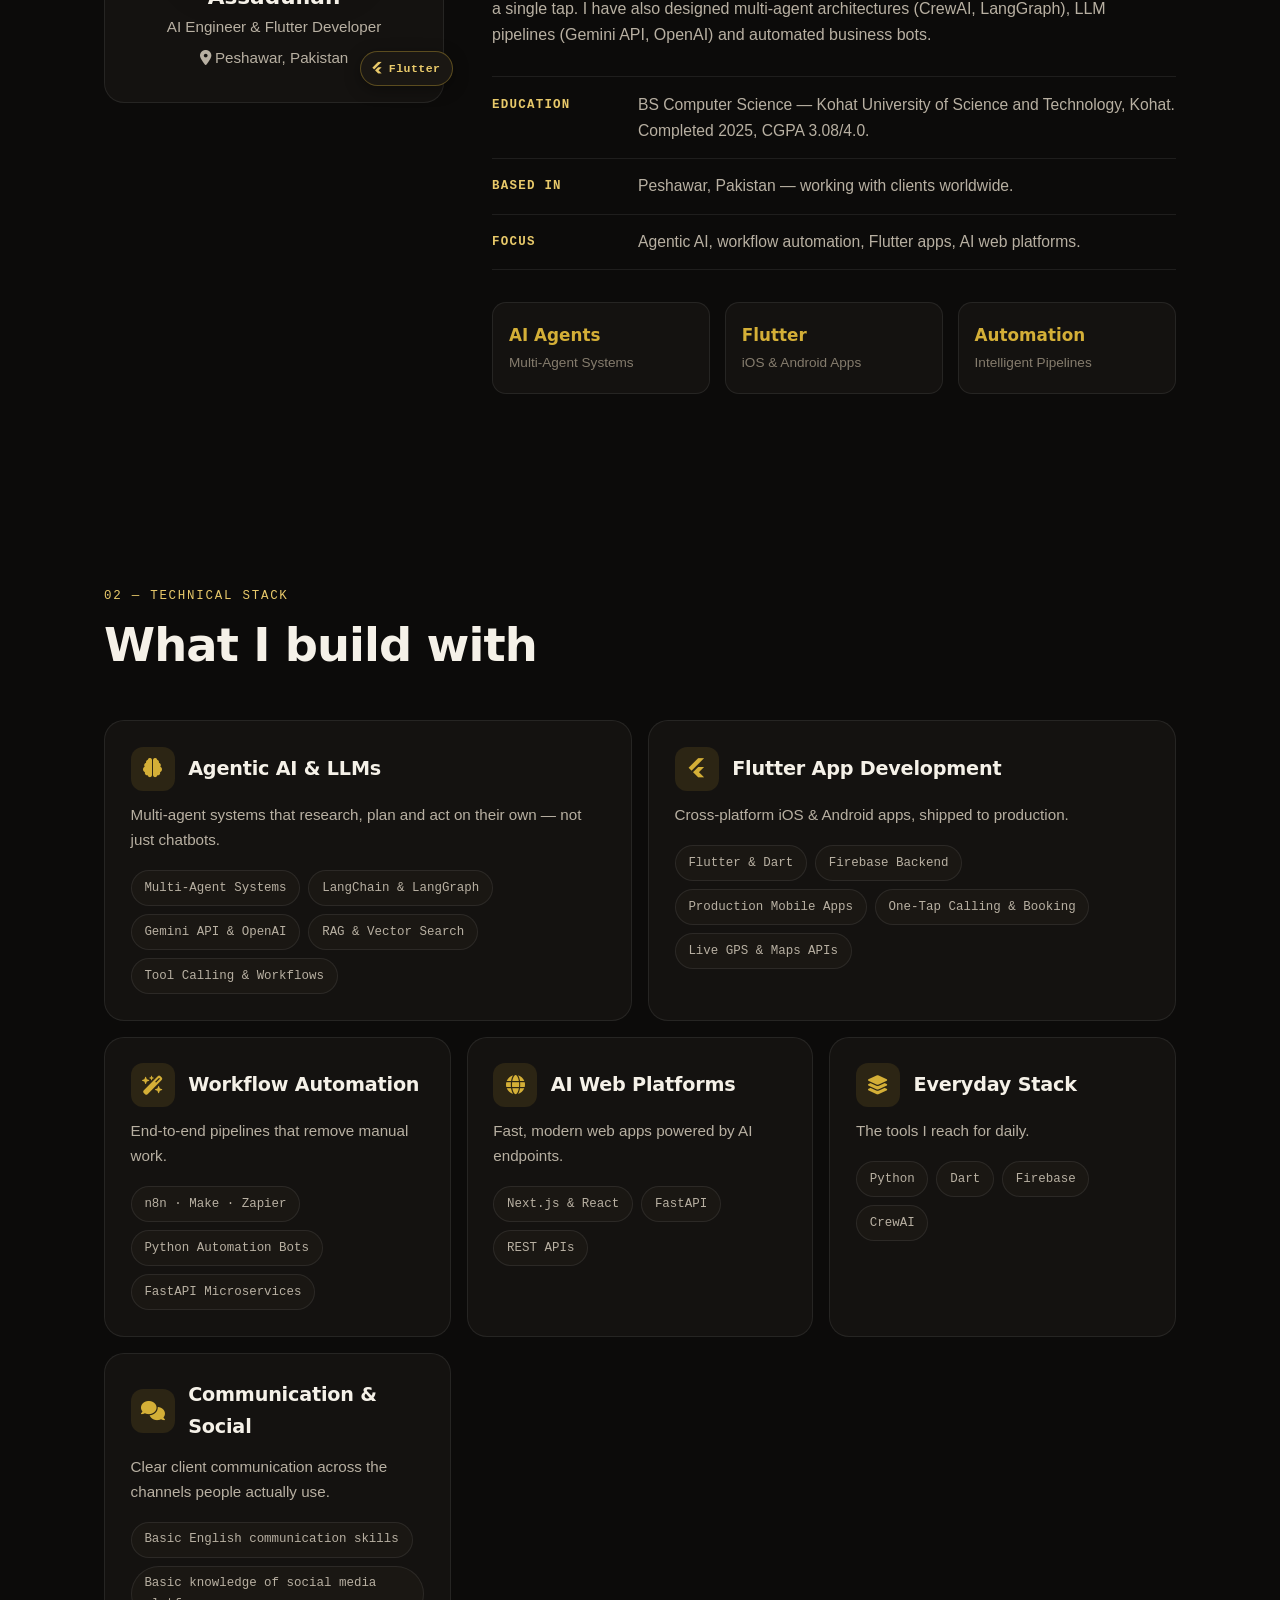
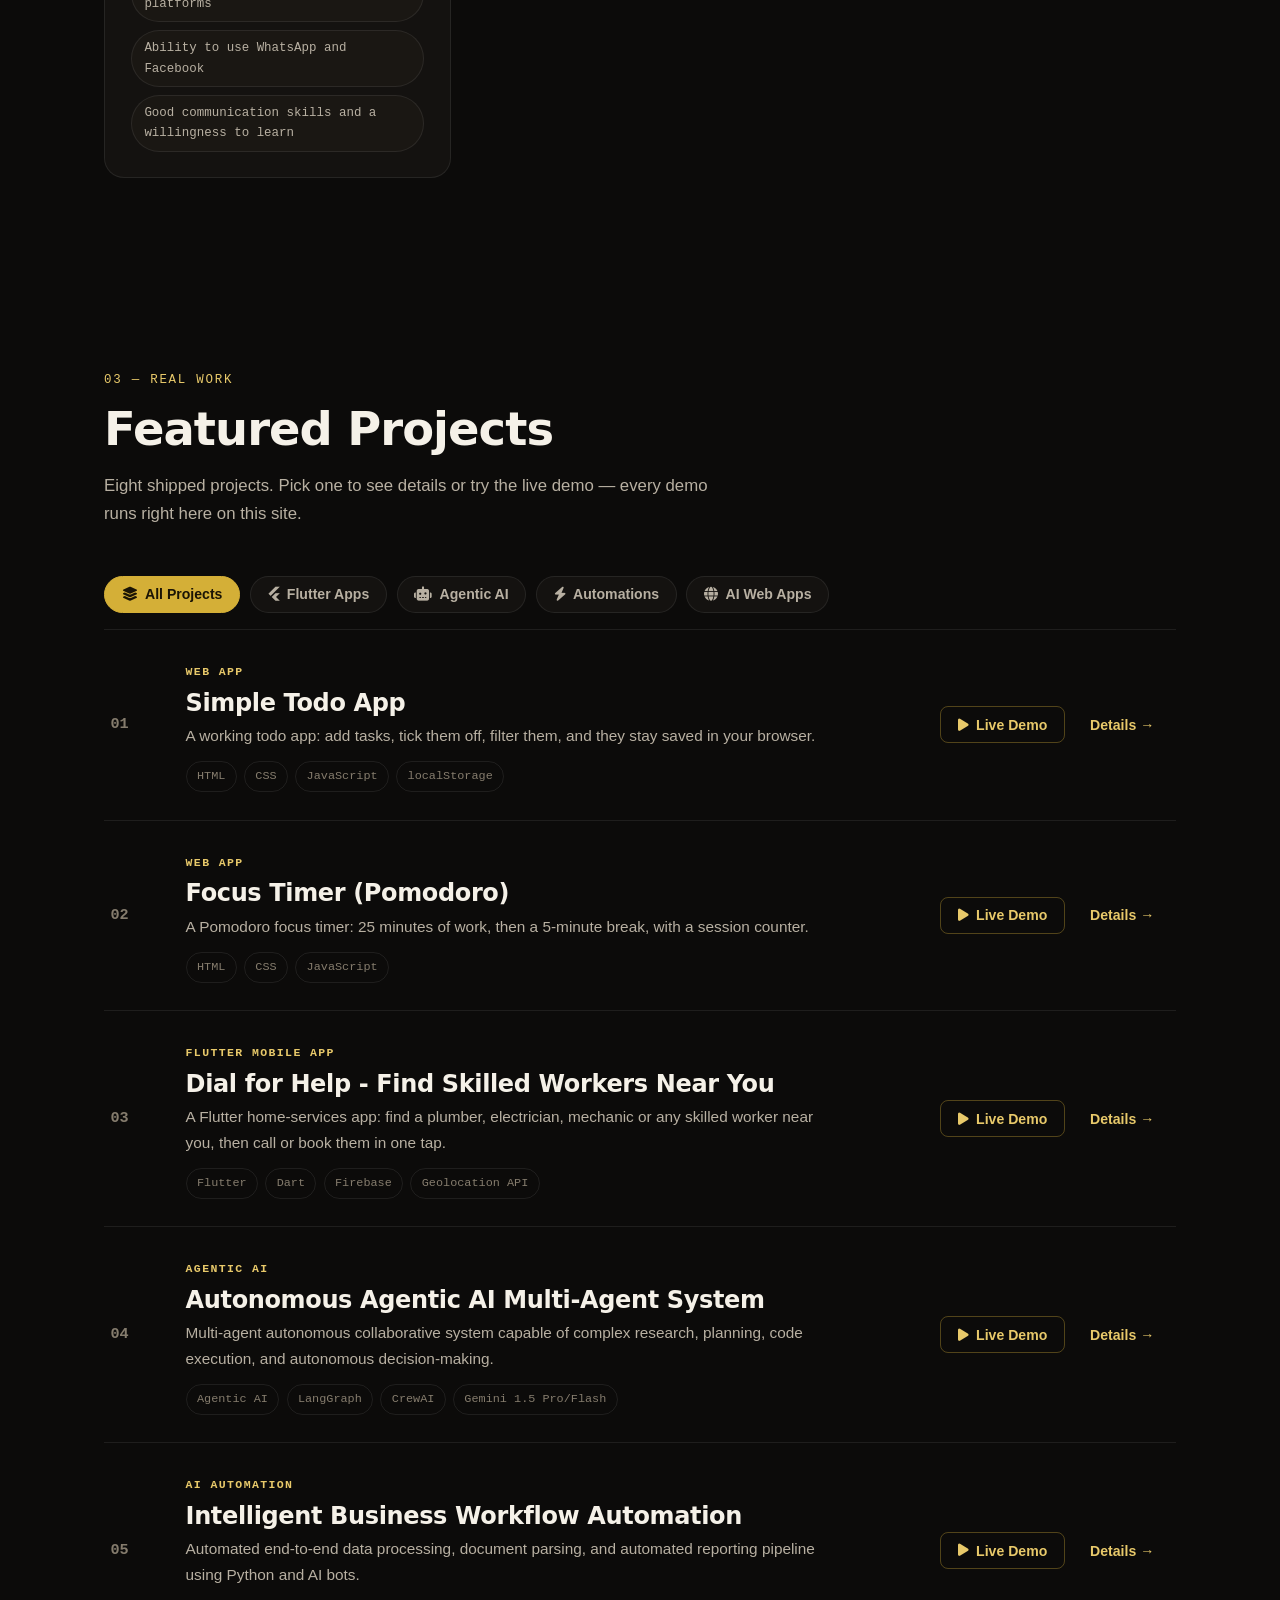
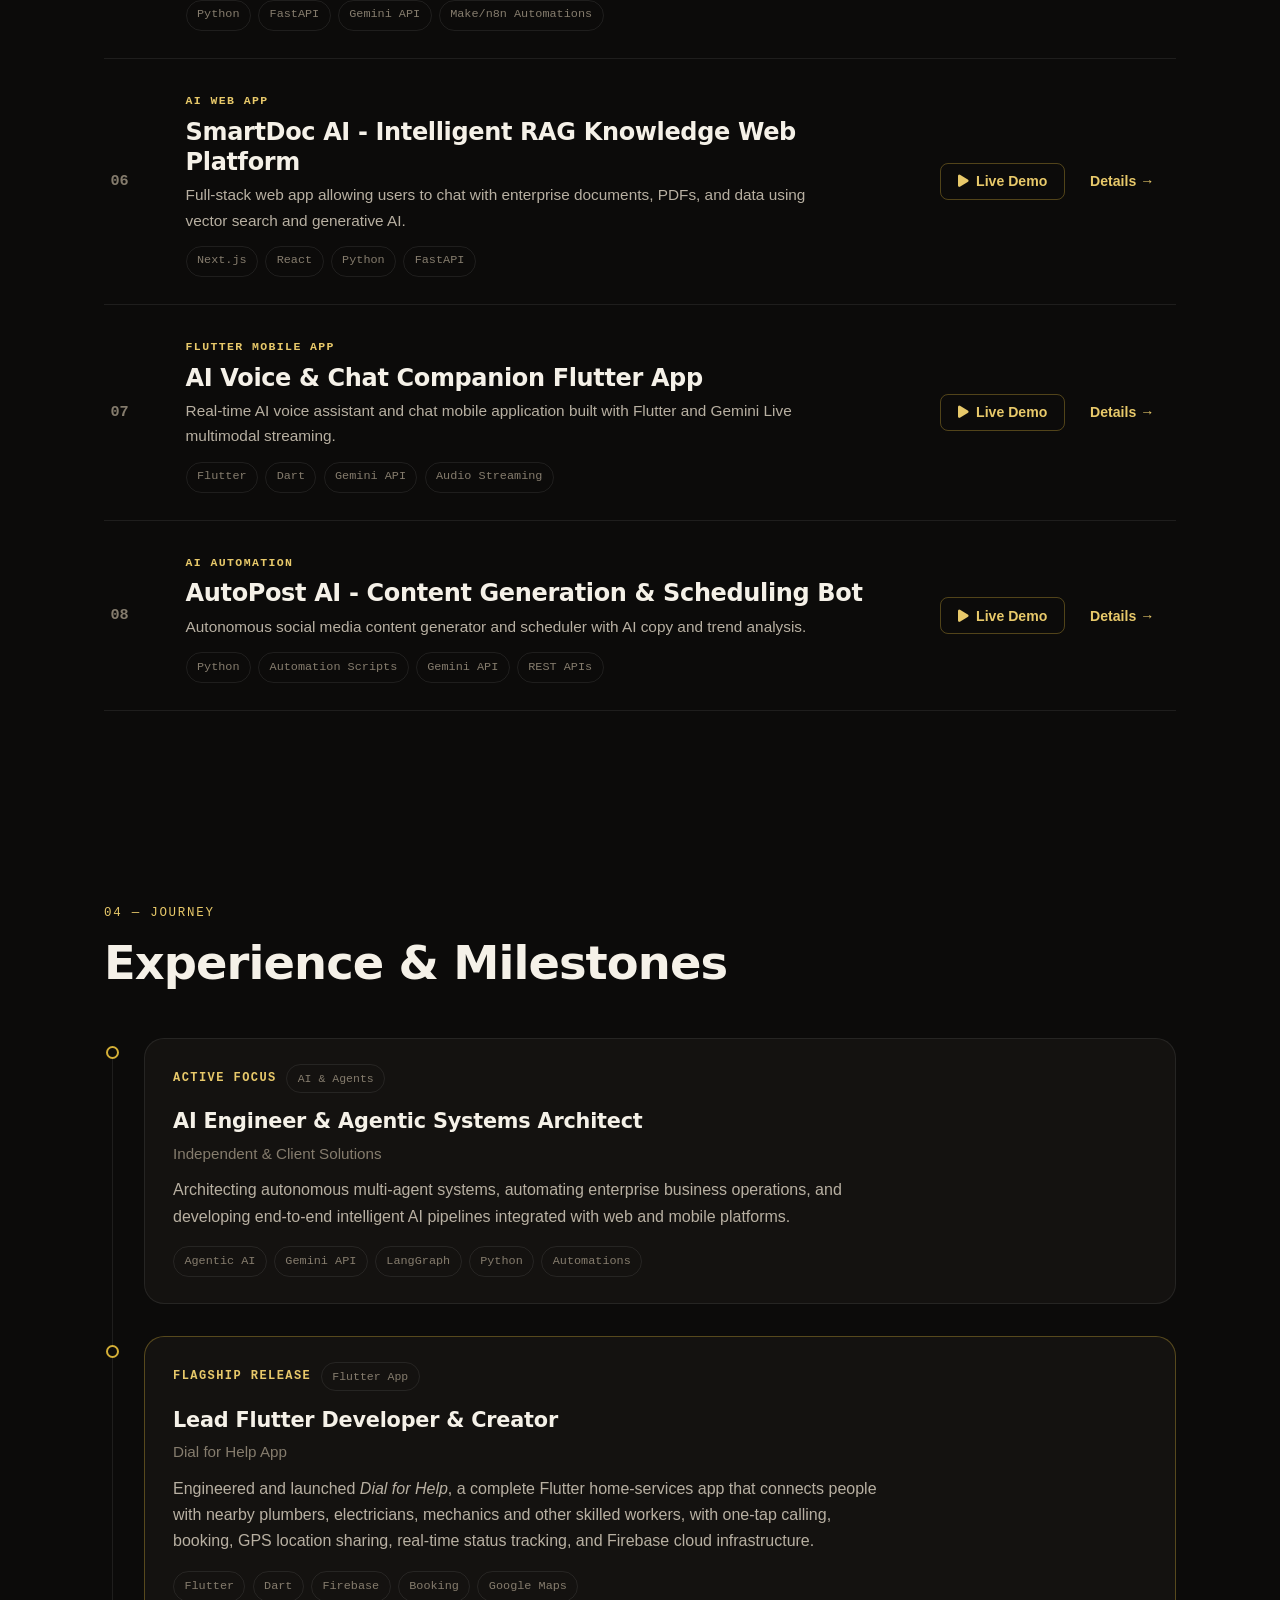
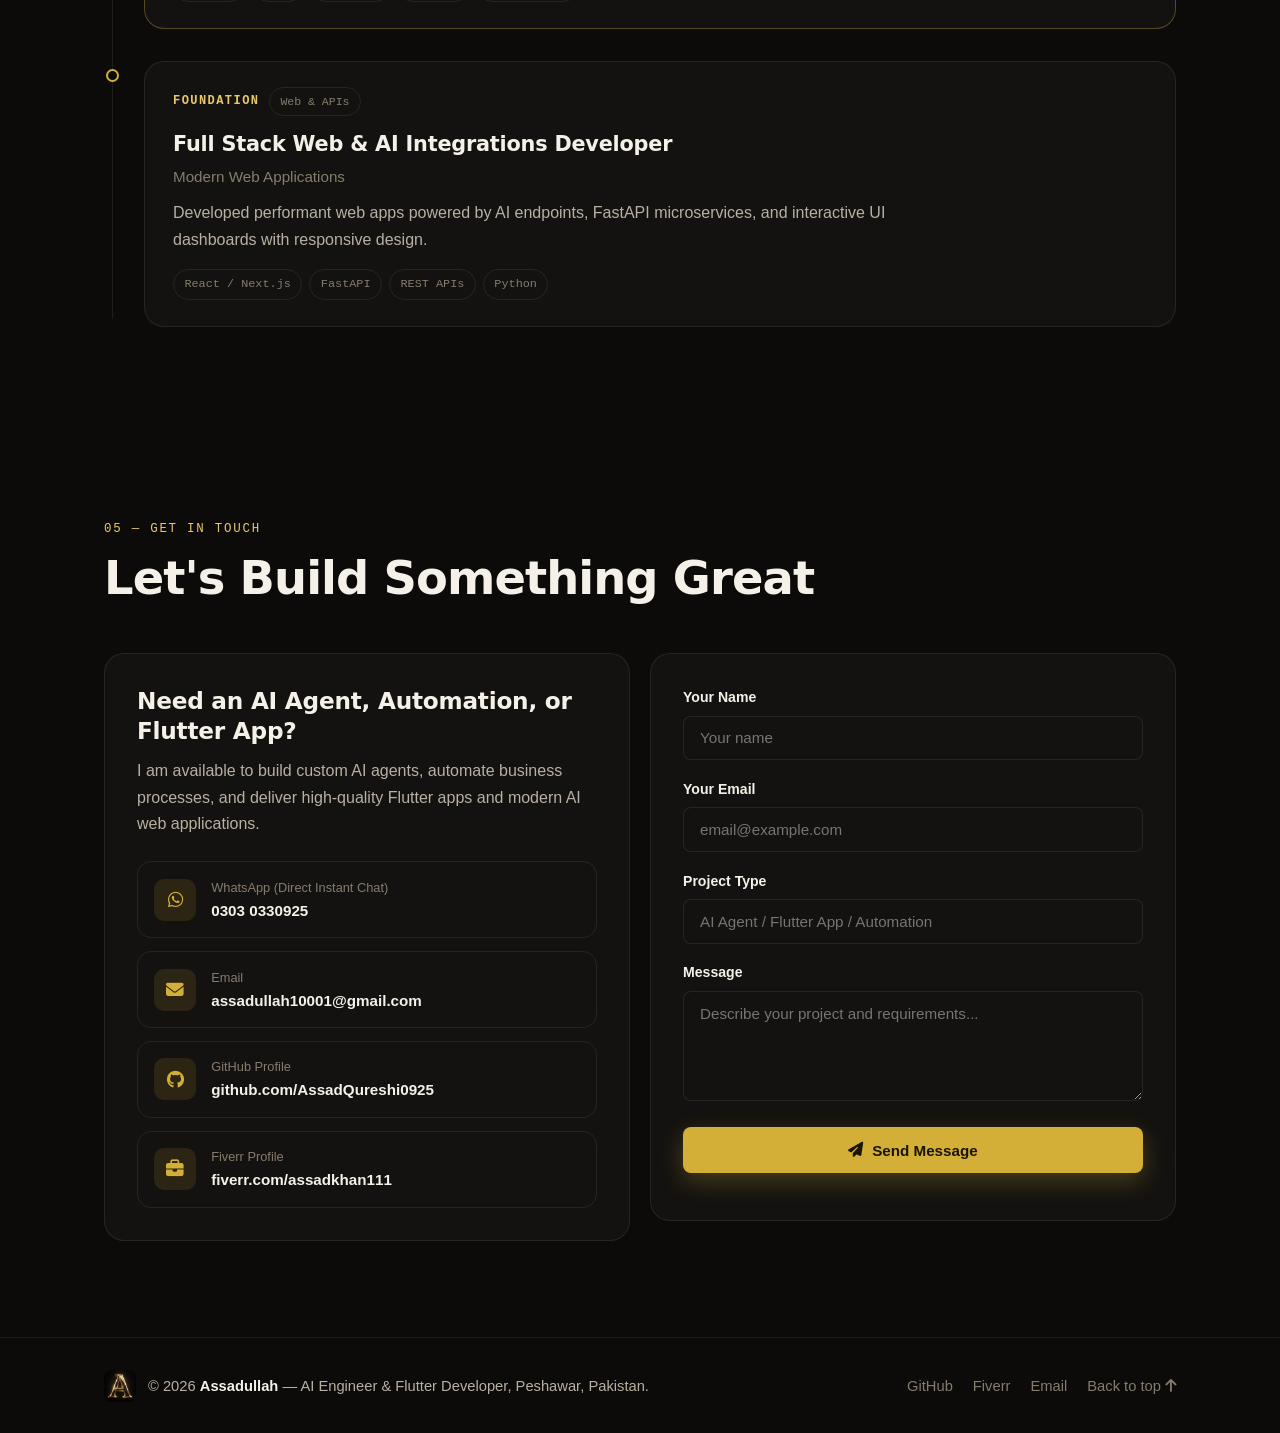
==== commit 6cb43ff7: "Add Communication & Social skills tile (job requirements) to portfolio" ====
--- a/index.html
+++ b/index.html
@@ -346,6 +346,21 @@
               <span class="skill-pill">CrewAI</span>
             </div>
           </article>
+
+          <!-- Communication & Social -->
+          <article class="bento-tile bento-full reveal">
+            <div class="bento-head">
+              <span class="bento-icon" aria-hidden="true"><i class="fa-solid fa-comments"></i></span>
+              <h3>Communication &amp; Social</h3>
+            </div>
+            <p class="bento-desc">Clear client communication across the channels people actually use.</p>
+            <div class="skill-pills">
+              <span class="skill-pill">Basic English communication skills</span>
+              <span class="skill-pill">Basic knowledge of social media platforms</span>
+              <span class="skill-pill">Ability to use WhatsApp and Facebook</span>
+              <span class="skill-pill">Good communication skills and a willingness to learn</span>
+            </div>
+          </article>
         </div>
       </div>
     </section>
--- a/css/styles.css
+++ b/css/styles.css
@@ -1,97 +1,84 @@
 /* ==========================================================================
-   Next-Gen Ultra-Polished Design System
-   Ambient Lighting, Glassmorphism 2.0, Glowing Gradients & Smooth Cards
-   ========================================================================== */
+   Assadullah Portfolio — 2026 rebuild
+   Clean minimal, dark-first, typography-led. Gold (#d4af37) is the only accent.
+   Fonts: Space Grotesk (display) · Inter (body) · JetBrains Mono (labels)
+   ========================================================================== */
+
 :root {
-  --font-sans: 'Plus Jakarta Sans', -apple-system, BlinkMacSystemFont, 'Segoe UI', Roboto, sans-serif;
-  --font-mono: 'Fira Code', monospace;
-  
-  --transition-fast: 0.15s cubic-bezier(0.4, 0, 0.2, 1);
-  --transition-normal: 0.3s cubic-bezier(0.16, 1, 0.3, 1);
-  --transition-slow: 0.6s cubic-bezier(0.16, 1, 0.3, 1);
-
-  --radius-sm: 10px;
-  --radius-md: 16px;
-  --radius-lg: 24px;
-  --radius-xl: 32px;
-  --radius-full: 9999px;
-}
-
-/* Cyber Obsidian Dark Theme (Default) */
+  --font-display: 'Space Grotesk', 'Plus Jakarta Sans', system-ui, sans-serif;
+  --font-sans: 'Inter', -apple-system, BlinkMacSystemFont, 'Segoe UI', Roboto, sans-serif;
+  --font-mono: 'JetBrains Mono', 'Fira Code', ui-monospace, monospace;
+
+  --gold: #d4af37;
+  --gold-soft: #e8c96a;
+  --gold-deep: #a67c00;
+
+  --radius-sm: 8px;
+  --radius-md: 14px;
+  --radius-lg: 20px;
+
+  --transition-fast: 0.15s ease;
+  --transition-normal: 0.3s ease;
+
+  --max-width: 1120px;
+}
+
+/* Warm near-black (never pure #000) */
 [data-theme="dark"] {
-  --bg-primary: #07090e;
-  --bg-secondary: #0d121d;
-  --bg-tertiary: #131a29;
-  --bg-card: rgba(15, 22, 36, 0.65);
-  --bg-card-hover: rgba(22, 32, 53, 0.85);
+  --bg-primary: #0c0b0a;
+  --bg-secondary: #141210;
+  --bg-tertiary: #1a1713;
+  --bg-card: #141210;
+  --bg-card-hover: #1a1713;
   --border-color: rgba(255, 255, 255, 0.08);
-  --border-glow: rgba(99, 102, 241, 0.45);
-  --border-focus: #6366f1;
-  
-  --text-primary: #f8fafc;
-  --text-secondary: #94a3b8;
-  --text-muted: #64748b;
-  
-  --accent-primary: #6366f1;
-  --accent-secondary: #8b5cf6;
-  --accent-cyan: #06b6d4;
-  --accent-emerald: #10b981;
-  --accent-amber: #f59e0b;
-  --accent-gradient: linear-gradient(135deg, #6366f1 0%, #8b5cf6 40%, #06b6d4 100%);
-  --accent-subtle: rgba(99, 102, 241, 0.12);
-  
-  --nav-bg: rgba(7, 9, 14, 0.8);
-  
+  --border-strong: rgba(212, 175, 55, 0.35);
+  --text-primary: #f5f1e8;
+  --text-secondary: #b8b0a2;
+  --text-muted: #857c6d;
+  --accent-primary: #d4af37;
+  --accent-text: #e8c96a;
+  --accent-subtle: rgba(212, 175, 55, 0.12);
+  --nav-bg: rgba(12, 11, 10, 0.85);
   --shadow-sm: 0 4px 16px rgba(0, 0, 0, 0.35);
   --shadow-md: 0 12px 36px rgba(0, 0, 0, 0.5);
-  --shadow-lg: 0 24px 60px rgba(0, 0, 0, 0.7);
-  --shadow-glow: 0 0 40px rgba(99, 102, 241, 0.3);
-}
-
-/* Crisp Clean Light Theme */
+  --shadow-lg: 0 24px 60px rgba(0, 0, 0, 0.6);
+  --input-bg: #141210;
+  color-scheme: dark;
+}
+
+/* Warm off-white light theme — gold stays the only accent */
 [data-theme="light"] {
-  --bg-primary: #f8fafc;
-  --bg-secondary: #ffffff;
-  --bg-tertiary: #f1f5f9;
-  --bg-card: rgba(255, 255, 255, 0.85);
-  --bg-card-hover: rgba(255, 255, 255, 1);
-  --border-color: rgba(15, 23, 42, 0.08);
-  --border-glow: rgba(79, 70, 229, 0.3);
-  --border-focus: #4f46e5;
-  
-  --text-primary: #0f172a;
-  --text-secondary: #475569;
-  --text-muted: #94a3b8;
-  
-  --accent-primary: #4f46e5;
-  --accent-secondary: #7c3aed;
-  --accent-cyan: #0891b2;
-  --accent-emerald: #059669;
-  --accent-amber: #d97706;
-  --accent-gradient: linear-gradient(135deg, #4f46e5 0%, #7c3aed 40%, #0891b2 100%);
-  --accent-subtle: rgba(79, 70, 229, 0.08);
-  
-  --nav-bg: rgba(248, 250, 252, 0.85);
-  
-  --shadow-sm: 0 4px 16px rgba(15, 23, 42, 0.05);
-  --shadow-md: 0 12px 36px rgba(15, 23, 42, 0.08);
-  --shadow-lg: 0 24px 60px rgba(15, 23, 42, 0.12);
-  --shadow-glow: 0 0 35px rgba(79, 70, 229, 0.2);
-}
-
-/* ==========================================================================
-   Global Reset & Ambient Background
-   ========================================================================== */
-*, *::before, *::after {
-  margin: 0;
-  padding: 0;
-  box-sizing: border-box;
-}
+  --bg-primary: #f6f3ee;
+  --bg-secondary: #fffdf8;
+  --bg-tertiary: #efe9dd;
+  --bg-card: #fffdf8;
+  --bg-card-hover: #ffffff;
+  --border-color: rgba(23, 19, 16, 0.1);
+  --border-strong: rgba(166, 124, 0, 0.45);
+  --text-primary: #171310;
+  --text-secondary: #57503f;
+  --text-muted: #8a8172;
+  --accent-primary: #a67c00;
+  --accent-text: #8a6d00;
+  --accent-subtle: rgba(212, 175, 55, 0.16);
+  --nav-bg: rgba(246, 243, 238, 0.88);
+  --shadow-sm: 0 4px 16px rgba(23, 19, 16, 0.06);
+  --shadow-md: 0 12px 36px rgba(23, 19, 16, 0.1);
+  --shadow-lg: 0 24px 60px rgba(23, 19, 16, 0.14);
+  --input-bg: #fffdf8;
+  color-scheme: light;
+}
+
+/* ==========================================================================
+   Reset & base
+   ========================================================================== */
+*, *::before, *::after { margin: 0; padding: 0; box-sizing: border-box; }
 
 html {
   scroll-behavior: smooth;
   font-size: 16px;
   -webkit-font-smoothing: antialiased;
+  text-rendering: optimizeLegibility;
 }
 
 body {
@@ -101,155 +88,74 @@
   line-height: 1.65;
   overflow-x: hidden;
   transition: background-color var(--transition-normal), color var(--transition-normal);
-  position: relative;
-}
-
-/* Dynamic Ambient Glow Blobs */
-.ambient-glow {
-  position: fixed;
-  border-radius: 50%;
-  filter: blur(120px);
-  pointer-events: none;
-  z-index: 0;
-  opacity: 0.6;
-  animation: floatAmbient 12s ease-in-out infinite alternate;
-}
-
-.glow-1 {
-  width: 600px;
-  height: 600px;
-  top: -100px;
-  left: 20%;
-  background: radial-gradient(circle, rgba(99, 102, 241, 0.25) 0%, transparent 70%);
-}
-
-.glow-2 {
-  width: 500px;
-  height: 500px;
-  top: 45%;
-  right: -100px;
-  background: radial-gradient(circle, rgba(6, 182, 212, 0.2) 0%, transparent 70%);
-  animation-delay: -4s;
-}
-
-.glow-3 {
-  width: 550px;
-  height: 550px;
-  bottom: -100px;
-  left: -100px;
-  background: radial-gradient(circle, rgba(139, 92, 246, 0.2) 0%, transparent 70%);
-  animation-delay: -8s;
-}
-
-@keyframes floatAmbient {
-  0% { transform: translate(0, 0) scale(1); }
-  100% { transform: translate(40px, 30px) scale(1.1); }
-}
-
-/* Scroll Progress Indicator */
+}
+
+img { max-width: 100%; display: block; }
+a { color: inherit; }
+strong { font-weight: 600; color: var(--text-primary); }
+
+::selection { background: var(--gold); color: #1a1405; }
+
+.container {
+  max-width: var(--max-width);
+  margin: 0 auto;
+  padding: 0 1.5rem;
+}
+
+.section { padding: 6rem 0; }
+
+.mono { font-family: var(--font-mono); }
+
+.text-accent { color: var(--accent-text); }
+
+/* Subtle scroll reveal */
+.reveal {
+  opacity: 0;
+  transform: translateY(18px);
+  transition: opacity 0.6s ease, transform 0.6s ease;
+}
+.reveal.visible { opacity: 1; transform: none; }
+@media (prefers-reduced-motion: reduce) {
+  .reveal { opacity: 1; transform: none; transition: none; }
+  html { scroll-behavior: auto; }
+}
+
+/* Scroll progress bar */
 .scroll-progress-bar {
   position: fixed;
-  top: 0;
-  left: 0;
+  top: 0; left: 0;
   height: 3px;
-  background: var(--accent-gradient);
-  z-index: 2000;
-  width: 0%;
-  transition: width 0.1s ease;
-}
-
-a {
-  color: inherit;
-  text-decoration: none;
-  transition: all var(--transition-fast);
-}
-
-.container {
-  max-width: 1220px;
-  margin: 0 auto;
-  padding: 0 1.75rem;
-  position: relative;
-  z-index: 1;
-}
-
-.section {
-  padding: 4.5rem 0;
-  position: relative;
-  z-index: 1;
-}
-
-/* Glassmorphism 2.0 Base Class */
-.glass-card {
-  background: var(--bg-card);
-  border: 1px solid var(--border-color);
-  backdrop-filter: blur(18px);
-  -webkit-backdrop-filter: blur(18px);
-  border-radius: var(--radius-xl);
-  box-shadow: var(--shadow-sm);
-  transition: all var(--transition-normal);
-}
-
-.glass-card:hover {
-  background: var(--bg-card-hover);
-  border-color: var(--border-glow);
-  box-shadow: var(--shadow-md), var(--shadow-glow);
-}
-
-/* ==========================================================================
-   Typography & Accents
-   ========================================================================== */
-.section-header {
-  text-align: center;
-  margin-bottom: 2.5rem;
-  position: relative;
-}
-
+  width: 0;
+  background: var(--gold);
+  z-index: 1000;
+}
+
+/* ==========================================================================
+   Section headers
+   ========================================================================== */
+.section-header { margin-bottom: 3rem; max-width: 720px; }
 .section-subtitle {
-  font-size: 0.85rem;
+  display: block;
+  font-family: var(--font-mono);
+  font-size: 0.78rem;
+  font-weight: 500;
+  letter-spacing: 0.14em;
   text-transform: uppercase;
-  letter-spacing: 3.5px;
-  font-weight: 800;
-  color: var(--accent-cyan);
-  margin-bottom: 0.6rem;
-  display: inline-flex;
-  align-items: center;
-  gap: 0.75rem;
-}
-
-.section-subtitle::before,
-.section-subtitle::after {
-  content: '';
-  width: 24px;
-  height: 2px;
-  background: var(--accent-cyan);
-  opacity: 0.7;
-}
-
+  color: var(--accent-text);
+  margin-bottom: 0.85rem;
+}
 .section-title {
-  font-size: 2.75rem;
-  font-weight: 800;
-  color: var(--text-primary);
-  letter-spacing: -0.035em;
-  line-height: 1.15;
-}
-
-.section-divider {
-  width: 80px;
-  height: 4px;
-  background: var(--accent-gradient);
-  margin: 1.25rem auto 0;
-  border-radius: var(--radius-full);
-}
-
-.gradient-text {
-  background: var(--accent-gradient);
-  -webkit-background-clip: text;
-  -webkit-text-fill-color: transparent;
-  background-clip: text;
-}
-
-.text-accent {
-  color: var(--accent-primary);
+  font-family: var(--font-display);
+  font-size: clamp(1.9rem, 4.5vw, 2.9rem);
+  font-weight: 700;
+  line-height: 1.12;
+  letter-spacing: -0.02em;
+}
+.section-lead {
+  margin-top: 1rem;
+  color: var(--text-secondary);
+  font-size: 1.05rem;
+  max-width: 640px;
 }
 
 /* ==========================================================================
@@ -259,1288 +165,762 @@
   display: inline-flex;
   align-items: center;
   justify-content: center;
-  gap: 0.65rem;
-  padding: 0.9rem 2rem;
-  border-radius: var(--radius-md);
-  font-weight: 700;
+  gap: 0.55rem;
+  padding: 0.85rem 1.6rem;
+  border-radius: var(--radius-sm);
+  font-family: var(--font-sans);
   font-size: 0.95rem;
+  font-weight: 600;
+  text-decoration: none;
   cursor: pointer;
-  transition: all var(--transition-normal);
   border: 1px solid transparent;
-  position: relative;
-  overflow: hidden;
-  z-index: 1;
-}
-
-.btn::after {
-  content: '';
-  position: absolute;
-  top: 0;
-  left: -100%;
-  width: 100%;
-  height: 100%;
-  background: linear-gradient(90deg, transparent, rgba(255, 255, 255, 0.25), transparent);
-  transition: left 0.6s ease;
-  z-index: -1;
-}
-
-.btn:hover::after {
-  left: 100%;
-}
-
-.btn-sm {
-  padding: 0.55rem 1.35rem;
-  font-size: 0.875rem;
-  border-radius: var(--radius-sm);
-}
-
+  transition: transform var(--transition-fast), box-shadow var(--transition-fast),
+    background-color var(--transition-fast), color var(--transition-fast), border-color var(--transition-fast);
+}
+.btn:hover { transform: translateY(-2px); }
+.btn-sm { padding: 0.55rem 1.1rem; font-size: 0.88rem; }
+.btn-block { width: 100%; }
 .btn-primary {
-  background: var(--accent-gradient);
-  color: #ffffff;
-  box-shadow: 0 4px 20px rgba(99, 102, 241, 0.4);
-}
-
-.btn-primary:hover {
-  transform: translateY(-3px);
-  box-shadow: 0 8px 30px rgba(99, 102, 241, 0.6);
-  color: #ffffff;
-}
-
-.btn-glow {
-  box-shadow: 0 0 25px rgba(99, 102, 241, 0.5);
-}
-
+  background: var(--gold);
+  color: #1a1405;
+  box-shadow: 0 8px 24px rgba(212, 175, 55, 0.28);
+}
+.btn-primary:hover { background: var(--gold-soft); box-shadow: 0 12px 30px rgba(212, 175, 55, 0.38); }
 .btn-outline {
-  background: var(--bg-card);
-  border-color: var(--border-color);
+  border-color: var(--border-strong);
   color: var(--text-primary);
-  backdrop-filter: blur(12px);
-}
-
-.btn-outline:hover {
-  border-color: var(--accent-primary);
-  background: var(--accent-subtle);
-  transform: translateY(-3px);
-  box-shadow: var(--shadow-sm);
-}
-
-.btn-whatsapp {
-  background: rgba(34, 197, 94, 0.12);
-  border: 1px solid rgba(34, 197, 94, 0.35);
-  color: #22c55e;
-}
-
-.btn-whatsapp:hover {
-  background: #22c55e;
-  color: #ffffff;
-  transform: translateY(-3px);
-  box-shadow: 0 6px 20px rgba(34, 197, 94, 0.4);
-}
-
+  background: transparent;
+}
+.btn-outline:hover { border-color: var(--gold); color: var(--accent-text); }
 .btn-ghost {
   background: transparent;
+  color: var(--accent-text);
+  padding: 0.55rem 0.9rem;
+}
+.btn-ghost:hover { background: var(--accent-subtle); }
+
+.icon-btn {
+  display: inline-flex;
+  align-items: center;
+  justify-content: center;
+  width: 40px; height: 40px;
+  border-radius: var(--radius-sm);
+  border: 1px solid var(--border-color);
+  background: var(--bg-card);
   color: var(--text-secondary);
-  border-color: var(--border-color);
-}
-
-.btn-ghost:hover {
-  color: var(--accent-primary);
-  border-color: var(--accent-primary);
-  background: var(--accent-subtle);
-}
-
-.btn-block {
-  width: 100%;
-}
-
-.icon-btn {
-  background: var(--bg-card);
-  border: 1px solid var(--border-color);
-  color: var(--text-primary);
-  width: 44px;
-  height: 44px;
-  border-radius: var(--radius-md);
-  display: inline-flex;
-  align-items: center;
-  justify-content: center;
   cursor: pointer;
-  transition: all var(--transition-fast);
-}
-
-.icon-btn:hover {
-  border-color: var(--accent-primary);
-  transform: scale(1.08);
-  box-shadow: var(--shadow-glow);
-}
+  font-size: 1rem;
+  transition: color var(--transition-fast), border-color var(--transition-fast);
+}
+.icon-btn:hover { color: var(--accent-text); border-color: var(--border-strong); }
+
+.hide-mobile { display: inline-flex; }
 
 /* ==========================================================================
    Navbar
    ========================================================================== */
 .navbar {
   position: fixed;
-  top: 0;
-  left: 0;
-  width: 100%;
-  z-index: 1000;
+  top: 0; left: 0; right: 0;
+  z-index: 900;
   background: var(--nav-bg);
-  backdrop-filter: blur(20px);
-  -webkit-backdrop-filter: blur(20px);
+  backdrop-filter: blur(16px);
+  -webkit-backdrop-filter: blur(16px);
   border-bottom: 1px solid var(--border-color);
-  transition: all var(--transition-normal);
-}
-
+}
 .nav-container {
-  max-width: 1220px;
+  max-width: var(--max-width);
   margin: 0 auto;
-  padding: 1.15rem 1.75rem;
+  padding: 0 1.5rem;
+  height: 68px;
   display: flex;
   align-items: center;
   justify-content: space-between;
-}
-
-.logo {
-  font-size: 1.45rem;
-  font-weight: 900;
-  font-family: var(--font-mono);
-  display: flex;
-  align-items: center;
-  gap: 2px;
-  letter-spacing: -0.5px;
-}
-
-.logo-bracket {
-  color: var(--accent-primary);
-}
-
+  gap: 1rem;
+}
+.logo { display: flex; align-items: center; gap: 0.65rem; text-decoration: none; }
+.logo-img { width: 40px; height: 40px; object-fit: cover; border-radius: 10px; }
 .logo-name {
-  color: var(--text-primary);
-}
-
-.nav-links {
-  display: flex;
-  align-items: center;
-  gap: 2.25rem;
-}
-
+  font-family: var(--font-display);
+  font-size: 1.2rem;
+  font-weight: 700;
+  letter-spacing: -0.01em;
+  color: var(--gold);
+}
+.nav-links { display: flex; align-items: center; gap: 0.25rem; }
 .nav-link {
-  font-size: 0.95rem;
-  font-weight: 600;
+  padding: 0.5rem 0.85rem;
+  border-radius: var(--radius-sm);
+  text-decoration: none;
+  font-size: 0.93rem;
+  font-weight: 500;
   color: var(--text-secondary);
-  display: flex;
-  align-items: center;
-  gap: 0.5rem;
-  position: relative;
-  padding: 0.35rem 0;
-}
-
-.nav-link i {
-  font-size: 0.85rem;
-  color: var(--accent-primary);
-  opacity: 0.8;
-}
-
-.nav-link::after {
-  content: '';
-  position: absolute;
-  bottom: 0;
-  left: 0;
-  width: 0;
-  height: 2px;
-  background: var(--accent-gradient);
-  border-radius: var(--radius-full);
-  transition: width var(--transition-normal);
-}
-
-.nav-link:hover, .nav-link.active {
-  color: var(--text-primary);
-}
-
-.nav-link:hover::after, .nav-link.active::after {
-  width: 100%;
-}
-
-.nav-actions {
-  display: flex;
-  align-items: center;
-  gap: 1rem;
-}
+  transition: color var(--transition-fast), background-color var(--transition-fast);
+}
+.nav-link:hover, .nav-link.active { color: var(--text-primary); background: var(--bg-tertiary); }
+.nav-actions { display: flex; align-items: center; gap: 0.6rem; }
 
 .mobile-toggle-btn {
   display: none;
   flex-direction: column;
-  justify-content: space-between;
-  width: 28px;
-  height: 20px;
+  justify-content: center;
+  gap: 5px;
+  width: 40px; height: 40px;
   background: transparent;
-  border: none;
+  border: 1px solid var(--border-color);
+  border-radius: var(--radius-sm);
   cursor: pointer;
-}
-
+  padding: 0 10px;
+}
 .mobile-toggle-btn span {
-  width: 100%;
+  display: block;
   height: 2px;
-  background-color: var(--text-primary);
+  background: var(--text-primary);
   border-radius: 2px;
-  transition: all var(--transition-normal);
-}
-
-.mobile-toggle-btn.open span:nth-child(1) {
-  transform: translateY(9px) rotate(45deg);
-}
-.mobile-toggle-btn.open span:nth-child(2) {
-  opacity: 0;
-}
-.mobile-toggle-btn.open span:nth-child(3) {
-  transform: translateY(-9px) rotate(-45deg);
-}
-
-/* ==========================================================================
-   Hero Section
+  transition: transform var(--transition-fast), opacity var(--transition-fast);
+}
+.mobile-toggle-btn.open span:nth-child(1) { transform: translateY(7px) rotate(45deg); }
+.mobile-toggle-btn.open span:nth-child(2) { opacity: 0; }
+.mobile-toggle-btn.open span:nth-child(3) { transform: translateY(-7px) rotate(-45deg); }
+
+/* ==========================================================================
+   Hero
    ========================================================================== */
 .hero-section {
-  min-height: 92vh;
-  padding-top: 9.5rem;
-  padding-bottom: 5.5rem;
+  padding: 10.5rem 0 5rem;
+  position: relative;
+}
+.hero-container { max-width: var(--max-width); }
+.hero-content { max-width: 820px; }
+.hero-eyebrow {
+  display: inline-flex;
+  align-items: center;
+  gap: 0.6rem;
+  font-family: var(--font-mono);
+  font-size: 0.8rem;
+  letter-spacing: 0.06em;
+  color: var(--text-secondary);
+  border: 1px solid var(--border-color);
+  background: var(--bg-card);
+  border-radius: 999px;
+  padding: 0.5rem 1rem;
+  margin-bottom: 1.75rem;
+}
+.pulse-dot {
+  width: 8px; height: 8px;
+  border-radius: 50%;
+  background: var(--gold);
+  flex-shrink: 0;
+  animation: pulseDot 2s ease-in-out infinite;
+}
+@keyframes pulseDot {
+  0%, 100% { box-shadow: 0 0 0 0 rgba(212, 175, 55, 0.5); }
+  50% { box-shadow: 0 0 0 6px rgba(212, 175, 55, 0); }
+}
+.hero-title {
+  font-family: var(--font-display);
+  font-size: clamp(2.5rem, 6.2vw, 4.4rem);
+  font-weight: 700;
+  line-height: 1.05;
+  letter-spacing: -0.03em;
+  margin-bottom: 1.5rem;
+}
+.hero-role-badge {
   display: flex;
-  flex-direction: column;
-  justify-content: center;
-  align-items: center;
-  text-align: center;
-}
-
-.hero-container {
-  max-width: 940px;
-  margin: 0 auto;
-}
-
-.badge-tag {
-  display: inline-flex;
-  align-items: center;
-  gap: 0.65rem;
-  padding: 0.5rem 1.4rem;
-  border-radius: var(--radius-full);
-  background: var(--accent-subtle);
-  border: 1px solid rgba(99, 102, 241, 0.35);
-  color: var(--accent-primary);
-  font-size: 0.9rem;
-  font-weight: 700;
-  letter-spacing: 0.3px;
-  margin-bottom: 2rem;
-  backdrop-filter: blur(10px);
-}
-
-.pulse-dot {
-  width: 9px;
-  height: 9px;
-  background-color: #22c55e;
-  border-radius: 50%;
-  box-shadow: 0 0 0 0 rgba(34, 197, 94, 0.7);
-  animation: pulse 2s infinite;
-}
-
-@keyframes pulse {
-  0% { transform: scale(0.95); box-shadow: 0 0 0 0 rgba(34, 197, 94, 0.7); }
-  70% { transform: scale(1); box-shadow: 0 0 0 10px rgba(34, 197, 94, 0); }
-  100% { transform: scale(0.95); box-shadow: 0 0 0 0 rgba(34, 197, 94, 0); }
-}
-
-.hero-title {
-  font-size: 4rem;
-  font-weight: 900;
-  line-height: 1.12;
-  margin-bottom: 1.5rem;
-  letter-spacing: -0.04em;
-}
-
-.hero-role-badge {
-  display: inline-flex;
-  align-items: center;
-  gap: 0.75rem;
-  background: var(--bg-card);
-  border: 1px solid var(--border-color);
-  padding: 0.6rem 1.5rem;
-  border-radius: var(--radius-full);
-  margin-bottom: 1.75rem;
-  backdrop-filter: blur(10px);
-}
-
-.role-prefix {
-  font-size: 1rem;
-  font-weight: 700;
-  color: var(--text-muted);
-  text-transform: uppercase;
-  letter-spacing: 1px;
-}
-
-.typing-container {
-  font-size: 1.4rem;
-  font-weight: 800;
-  color: var(--accent-cyan);
-  font-family: var(--font-mono);
-}
-
+  align-items: baseline;
+  gap: 0.6rem;
+  font-family: var(--font-display);
+  font-size: clamp(1.15rem, 2.6vw, 1.5rem);
+  font-weight: 600;
+  margin-bottom: 1.25rem;
+  min-height: 2.2em;
+}
+.role-prefix { color: var(--text-muted); font-weight: 500; }
+.typing-container { color: var(--accent-text); }
 .cursor {
   display: inline-block;
-  background-color: var(--accent-cyan);
-  margin-left: 3px;
   width: 3px;
-  animation: blink 1s infinite;
-}
-
-@keyframes blink {
-  0%, 100% { opacity: 1; }
-  50% { opacity: 0; }
-}
-
+  background: var(--gold);
+  animation: blinkCursor 1s step-end infinite;
+  vertical-align: text-bottom;
+}
+@keyframes blinkCursor { 0%, 100% { opacity: 1; } 50% { opacity: 0; } }
 .hero-subtitle {
-  font-size: 1.25rem;
+  font-size: 1.12rem;
+  line-height: 1.75;
   color: var(--text-secondary);
-  max-width: 720px;
-  margin: 0 auto 2.75rem;
-  line-height: 1.75;
-}
-
-.hero-cta {
+  max-width: 640px;
+  margin-bottom: 2rem;
+}
+.hero-cta { display: flex; flex-wrap: wrap; gap: 0.85rem; margin-bottom: 2.5rem; }
+.hero-meta {
+  list-style: none;
   display: flex;
   flex-wrap: wrap;
+  gap: 0.5rem 2rem;
+  padding: 1.1rem 0;
+  border-top: 1px solid var(--border-color);
+  border-bottom: 1px solid var(--border-color);
+  margin-bottom: 1.75rem;
+  color: var(--text-secondary);
+  font-size: 0.92rem;
+}
+.hero-meta .mono { color: var(--accent-text); font-weight: 600; margin-right: 0.4rem; }
+.social-links { display: flex; gap: 0.7rem; }
+.social-icon {
+  display: inline-flex;
+  align-items: center;
   justify-content: center;
-  gap: 1.25rem;
-  margin-bottom: 3.5rem;
-}
-
-/* Quick Metrics Bar in Hero */
-.hero-metrics {
-  display: inline-flex;
-  align-items: center;
-  justify-content: center;
+  width: 42px; height: 42px;
+  border-radius: var(--radius-sm);
+  border: 1px solid var(--border-color);
   background: var(--bg-card);
-  border: 1px solid var(--border-color);
-  padding: 1.25rem 2.5rem;
-  border-radius: var(--radius-xl);
-  gap: 2.5rem;
-  margin-bottom: 2.5rem;
-  backdrop-filter: blur(14px);
-  box-shadow: var(--shadow-sm);
-}
-
-.metric-item {
-  display: flex;
-  flex-direction: column;
-  align-items: center;
-}
-
-.metric-num {
-  font-size: 1.3rem;
-  font-weight: 800;
-  color: var(--text-primary);
-  letter-spacing: -0.02em;
-}
-
-.metric-label {
-  font-size: 0.8rem;
+  color: var(--text-secondary);
+  font-size: 1.05rem;
+  text-decoration: none;
+  transition: color var(--transition-fast), border-color var(--transition-fast), transform var(--transition-fast);
+}
+.social-icon:hover { color: var(--accent-text); border-color: var(--border-strong); transform: translateY(-2px); }
+.scroll-down-indicator {
+  display: block;
+  width: fit-content;
+  margin: 3.5rem auto 0;
   color: var(--text-muted);
-  font-weight: 700;
-  text-transform: uppercase;
-  letter-spacing: 0.5px;
-}
-
-.metric-divider {
-  width: 1px;
-  height: 35px;
-  background: var(--border-color);
-}
-
-.social-links {
-  display: flex;
-  justify-content: center;
-  align-items: center;
-  gap: 1.15rem;
-}
-
-.social-icon {
-  width: 48px;
-  height: 48px;
-  border-radius: var(--radius-full);
-  background: var(--bg-card);
-  border: 1px solid var(--border-color);
-  color: var(--text-secondary);
-  display: flex;
-  align-items: center;
-  justify-content: center;
-  font-size: 1.25rem;
-  transition: all var(--transition-normal);
-}
-
-.social-icon:hover {
-  color: #ffffff;
-  background: var(--accent-primary);
-  border-color: var(--accent-primary);
-  transform: translateY(-4px) scale(1.08);
-  box-shadow: var(--shadow-glow);
-}
-
-.whatsapp-social:hover {
-  background: #22c55e !important;
-  border-color: #22c55e !important;
-  box-shadow: 0 0 25px rgba(34, 197, 94, 0.4) !important;
-}
-
-.scroll-down-indicator {
-  position: absolute;
-  bottom: 2rem;
-  left: 50%;
-  transform: translateX(-50%);
-  color: var(--text-muted);
-  font-size: 1.4rem;
-  animation: bounce 2s infinite;
-  z-index: 1;
-}
-
-@keyframes bounce {
-  0%, 20%, 50%, 80%, 100% { transform: translate(-50%, 0); }
-  40% { transform: translate(-50%, -10px); }
-  60% { transform: translate(-50%, -5px); }
-}
-
-/* ==========================================================================
-   About Section
+  font-size: 1.1rem;
+  animation: bobDown 2s ease-in-out infinite;
+}
+@keyframes bobDown { 0%, 100% { transform: translateY(0); } 50% { transform: translateY(6px); } }
+
+/* ==========================================================================
+   About
    ========================================================================== */
 .about-grid {
   display: grid;
-  grid-template-columns: 0.85fr 1.15fr;
-  gap: 4.5rem;
-  align-items: center;
-}
-
+  grid-template-columns: 340px 1fr;
+  gap: 3rem;
+  align-items: start;
+}
 .avatar-card {
+  background: var(--bg-card);
+  border: 1px solid var(--border-color);
+  border-radius: var(--radius-lg);
+  padding: 2rem 1.5rem;
+  text-align: center;
   position: relative;
-  padding: 4.5rem 2.5rem;
-  text-align: center;
-  overflow: hidden;
-}
-
-.avatar-glow {
-  position: absolute;
-  top: 50%;
-  left: 50%;
-  transform: translate(-50%, -50%);
-  width: 250px;
-  height: 250px;
-  background: radial-gradient(circle, rgba(99, 102, 241, 0.25) 0%, transparent 70%);
-  filter: blur(40px);
-}
-
-.avatar-icon-box {
-  width: 110px;
-  height: 110px;
-  border-radius: 50%;
-  background: var(--accent-gradient);
-  display: flex;
-  align-items: center;
-  justify-content: center;
-  margin: 0 auto 1.5rem;
-  box-shadow: var(--shadow-glow);
-}
-
-.avatar-main-icon {
-  font-size: 3.5rem;
-  color: #ffffff;
-}
-
+}
+.avatar-icon-box { margin-bottom: 1.25rem; }
+.avatar-logo {
+  width: 150px; height: 150px;
+  object-fit: cover;
+  border-radius: 28px;
+  margin: 0 auto;
+  box-shadow: 0 20px 45px rgba(0, 0, 0, 0.45), 0 0 0 1px rgba(212, 175, 55, 0.35);
+}
 .avatar-info h3 {
-  font-size: 1.6rem;
-  font-weight: 800;
-  margin-bottom: 0.3rem;
-}
-
-.avatar-info p {
-  color: var(--accent-cyan);
-  font-size: 0.95rem;
+  font-family: var(--font-display);
+  font-size: 1.35rem;
   font-weight: 700;
 }
-
+.avatar-info p { color: var(--text-secondary); font-size: 0.95rem; }
+.avatar-loc { margin-top: 0.35rem; color: var(--text-muted); font-size: 0.88rem; }
 .floating-badge {
   position: absolute;
-  background: var(--bg-secondary);
-  border: 1px solid var(--border-color);
-  padding: 0.75rem 1.4rem;
-  border-radius: var(--radius-md);
-  font-size: 0.88rem;
-  font-weight: 800;
-  box-shadow: var(--shadow-md);
-  display: flex;
-  align-items: center;
-  gap: 0.6rem;
-  color: var(--text-primary);
-  backdrop-filter: blur(10px);
-}
-
-.badge-1 {
-  top: -15px;
-  right: -15px;
-  color: var(--accent-cyan);
-}
-
-.badge-2 {
-  bottom: -15px;
-  left: -15px;
-  color: #02569B;
-}
+  display: inline-flex;
+  align-items: center;
+  gap: 0.4rem;
+  background: var(--bg-tertiary);
+  border: 1px solid var(--border-strong);
+  color: var(--accent-text);
+  font-family: var(--font-mono);
+  font-size: 0.72rem;
+  font-weight: 600;
+  letter-spacing: 0.04em;
+  padding: 0.45rem 0.7rem;
+  border-radius: 999px;
+  box-shadow: var(--shadow-sm);
+}
+.badge-1 { top: 1rem; left: -0.6rem; }
+.badge-2 { bottom: 1rem; right: -0.6rem; }
 
 .about-tagline {
-  font-size: 1.4rem;
-  font-weight: 800;
+  font-family: var(--font-display);
+  font-size: 1.25rem;
+  font-weight: 600;
+  line-height: 1.4;
   margin-bottom: 1.25rem;
-  line-height: 1.4;
-  color: var(--text-primary);
-}
-
-.about-content p {
-  color: var(--text-secondary);
-  font-size: 1.08rem;
-  margin-bottom: 1.35rem;
-  line-height: 1.75;
-}
-
+}
+.about-content p { color: var(--text-secondary); margin-bottom: 1rem; max-width: 640px; }
+.about-facts { margin: 1.75rem 0 2rem; border-top: 1px solid var(--border-color); }
+.about-facts > div {
+  display: grid;
+  grid-template-columns: 130px 1fr;
+  gap: 1rem;
+  padding: 0.9rem 0;
+  border-bottom: 1px solid var(--border-color);
+}
+.about-facts dt {
+  font-family: var(--font-mono);
+  font-size: 0.78rem;
+  font-weight: 600;
+  letter-spacing: 0.1em;
+  text-transform: uppercase;
+  color: var(--accent-text);
+  padding-top: 0.2rem;
+}
+.about-facts dd { color: var(--text-secondary); font-size: 0.98rem; }
 .about-stats {
   display: grid;
   grid-template-columns: repeat(3, 1fr);
-  gap: 1.5rem;
-  margin-top: 2.75rem;
-}
-
+  gap: 0.9rem;
+}
 .stat-card {
-  padding: 1.75rem 1.25rem;
-  text-align: center;
-}
-
-.stat-icon-wrap {
-  font-size: 1.6rem;
-  color: var(--accent-primary);
-  margin-bottom: 0.75rem;
-}
-
+  background: var(--bg-card);
+  border: 1px solid var(--border-color);
+  border-radius: var(--radius-md);
+  padding: 1.15rem 1rem;
+}
 .stat-number {
   display: block;
-  font-size: 1.4rem;
-  font-weight: 800;
-  color: var(--text-primary);
-  margin-bottom: 0.25rem;
-}
-
-.stat-label {
-  font-size: 0.82rem;
-  color: var(--text-muted);
+  font-family: var(--font-display);
+  font-size: 1.05rem;
   font-weight: 700;
-  letter-spacing: 0.5px;
-}
-
-/* ==========================================================================
-   Skills Section
-   ========================================================================== */
-.skills-grid {
+  color: var(--gold);
+}
+.stat-label { display: block; font-size: 0.85rem; color: var(--text-muted); margin-top: 0.2rem; }
+
+/* ==========================================================================
+   Skills — Bento grid
+   ========================================================================== */
+.bento-grid {
   display: grid;
-  grid-template-columns: repeat(auto-fit, minmax(350px, 1fr));
-  gap: 2.25rem;
-}
-
-.skill-category-card {
-  padding: 2.5rem;
-  position: relative;
-  overflow: hidden;
-}
-
-.category-header {
-  display: flex;
-  align-items: center;
-  gap: 1.25rem;
-  margin-bottom: 2rem;
-}
-
-.category-icon-box {
-  width: 58px;
-  height: 58px;
-  border-radius: var(--radius-md);
-  display: flex;
+  grid-template-columns: repeat(12, 1fr);
+  gap: 1rem;
+}
+.bento-tile {
+  grid-column: span 4;
+  background: var(--bg-card);
+  border: 1px solid var(--border-color);
+  border-radius: var(--radius-lg);
+  padding: 1.6rem;
+  transition: border-color var(--transition-fast), transform var(--transition-fast);
+}
+.bento-tile:hover { border-color: var(--border-strong); transform: translateY(-3px); }
+.bento-wide { grid-column: span 6; }
+.bento-head { display: flex; align-items: center; gap: 0.85rem; margin-bottom: 0.7rem; }
+.bento-icon {
+  display: inline-flex;
   align-items: center;
   justify-content: center;
-  font-size: 1.75rem;
+  width: 44px; height: 44px;
+  border-radius: 12px;
+  background: var(--accent-subtle);
+  color: var(--gold);
+  font-size: 1.2rem;
   flex-shrink: 0;
 }
-
-.ai-icon {
-  background: rgba(99, 102, 241, 0.15);
-  color: #6366f1;
-}
-
-.flutter-icon {
-  background: rgba(2, 86, 155, 0.15);
-  color: #02569B;
-}
-
-.automation-icon {
-  background: rgba(6, 182, 212, 0.15);
-  color: #06b6d4;
-}
-
-.category-header h3 {
-  font-size: 1.35rem;
-  font-weight: 800;
-  margin-bottom: 0.2rem;
-}
-
-.category-desc {
-  font-size: 0.85rem;
-  color: var(--text-muted);
-  font-weight: 600;
-}
-
-.skill-pills {
+.bento-tile h3 {
+  font-family: var(--font-display);
+  font-size: 1.2rem;
+  font-weight: 700;
+  letter-spacing: -0.01em;
+}
+.bento-desc { color: var(--text-secondary); font-size: 0.95rem; margin-bottom: 1.1rem; }
+.skill-pills { display: flex; flex-wrap: wrap; gap: 0.5rem; }
+.skill-pill {
+  display: inline-flex;
+  align-items: center;
+  gap: 0.4rem;
+  font-family: var(--font-mono);
+  font-size: 0.78rem;
+  font-weight: 500;
+  color: var(--text-secondary);
+  background: var(--bg-tertiary);
+  border: 1px solid var(--border-color);
+  border-radius: 999px;
+  padding: 0.42rem 0.8rem;
+  transition: border-color var(--transition-fast), color var(--transition-fast);
+}
+.skill-pill:hover { border-color: var(--border-strong); color: var(--text-primary); }
+
+/* ==========================================================================
+   Projects — filter + editorial numbered rows
+   ========================================================================== */
+.filter-container {
   display: flex;
   flex-wrap: wrap;
-  gap: 0.8rem;
-}
-
-.skill-pill {
+  gap: 0.6rem;
+  margin-bottom: 1rem;
+}
+.filter-btn {
   display: inline-flex;
   align-items: center;
-  gap: 0.55rem;
-  background: var(--bg-secondary);
-  border: 1px solid var(--border-color);
-  padding: 0.6rem 1.25rem;
-  border-radius: var(--radius-full);
-  font-size: 0.9rem;
-  font-weight: 600;
+  gap: 0.45rem;
+  padding: 0.6rem 1.05rem;
+  border-radius: 999px;
+  border: 1px solid var(--border-color);
+  background: var(--bg-card);
   color: var(--text-secondary);
-  transition: all var(--transition-fast);
-}
-
-.skill-pill:hover {
-  border-color: var(--accent-primary);
-  color: var(--text-primary);
-  transform: scale(1.05);
-  background: var(--accent-subtle);
-}
-
-.skill-pill i {
-  color: var(--accent-primary);
-}
-
-/* ==========================================================================
-   Projects Section
-   ========================================================================== */
-.filter-container {
-  display: flex;
-  justify-content: center;
-  flex-wrap: wrap;
-  gap: 0.85rem;
-  margin-bottom: 3.5rem;
-}
-
-.filter-btn {
-  background: var(--bg-card);
-  border: 1px solid var(--border-color);
-  color: var(--text-secondary);
-  padding: 0.65rem 1.6rem;
-  border-radius: var(--radius-full);
-  font-size: 0.95rem;
-  font-weight: 700;
+  font-family: var(--font-sans);
+  font-size: 0.88rem;
+  font-weight: 600;
   cursor: pointer;
   transition: all var(--transition-fast);
-  backdrop-filter: blur(10px);
-  display: inline-flex;
-  align-items: center;
-  gap: 0.5rem;
-}
-
-.filter-btn:hover {
-  color: var(--text-primary);
-  border-color: var(--accent-primary);
-}
-
+}
+.filter-btn:hover { color: var(--text-primary); border-color: var(--border-strong); }
 .filter-btn.active {
-  background: var(--accent-gradient);
-  color: #ffffff;
-  border-color: transparent;
-  box-shadow: 0 4px 20px rgba(99, 102, 241, 0.45);
-}
-
-.projects-grid {
+  background: var(--gold);
+  border-color: var(--gold);
+  color: #1a1405;
+}
+
+.projects-list { border-top: 1px solid var(--border-color); }
+.project-row {
   display: grid;
-  grid-template-columns: repeat(auto-fill, minmax(360px, 1fr));
-  gap: 2.25rem;
-}
-
-.project-card {
-  overflow: hidden;
-  display: flex;
-  flex-direction: column;
-}
-
-.project-preview {
-  height: 220px;
-  position: relative;
-  overflow: hidden;
-  background: var(--bg-secondary);
-  display: flex;
-  align-items: center;
-  justify-content: center;
-}
-
-.project-preview-icon {
-  font-size: 4.8rem;
-  opacity: 0.85;
-  transition: transform var(--transition-normal);
-}
-
-.project-card:hover .project-preview-icon {
-  transform: scale(1.15);
-}
-
-.project-overlay {
-  position: absolute;
-  inset: 0;
-  background: rgba(7, 9, 14, 0.85);
-  display: flex;
-  align-items: center;
-  justify-content: center;
-  gap: 1rem;
-  opacity: 0;
-  transition: opacity var(--transition-fast);
-  backdrop-filter: blur(8px);
-}
-
-.project-card:hover .project-overlay {
-  opacity: 1;
-}
-
-.project-overlay-btn {
-  width: 50px;
-  height: 50px;
-  border-radius: 50%;
-  background: var(--accent-gradient);
-  color: #fff;
-  display: flex;
-  align-items: center;
-  justify-content: center;
-  font-size: 1.25rem;
-  border: none;
+  grid-template-columns: 3.2rem 1fr auto;
+  gap: 1.5rem;
+  align-items: center;
+  padding: 1.7rem 0.4rem;
+  border-bottom: 1px solid var(--border-color);
   cursor: pointer;
-  transition: transform var(--transition-fast);
-}
-
-.project-overlay-btn:hover {
-  transform: scale(1.18);
-}
-
-.project-body {
-  padding: 2.25rem;
-  display: flex;
-  flex-direction: column;
-  flex: 1;
-}
-
+  transition: background-color var(--transition-fast), padding var(--transition-fast);
+}
+.project-row:hover { background: var(--bg-secondary); padding-left: 0.9rem; padding-right: 0.9rem; }
+.project-num {
+  font-family: var(--font-mono);
+  font-size: 0.95rem;
+  font-weight: 600;
+  color: var(--text-muted);
+}
+.project-row:hover .project-num { color: var(--gold); }
+.project-row-main { min-width: 0; }
 .project-category-tag {
-  font-size: 0.8rem;
-  font-weight: 800;
+  display: inline-block;
+  font-family: var(--font-mono);
+  font-size: 0.72rem;
+  font-weight: 600;
+  letter-spacing: 0.12em;
   text-transform: uppercase;
-  letter-spacing: 1.5px;
-  color: var(--accent-cyan);
-  margin-bottom: 0.65rem;
-}
-
+  color: var(--accent-text);
+  margin-bottom: 0.4rem;
+}
 .project-title {
-  font-size: 1.4rem;
-  font-weight: 800;
-  margin-bottom: 0.85rem;
-  line-height: 1.35;
-}
-
+  font-family: var(--font-display);
+  font-size: clamp(1.15rem, 2.4vw, 1.5rem);
+  font-weight: 700;
+  letter-spacing: -0.015em;
+  line-height: 1.25;
+}
 .project-desc {
   color: var(--text-secondary);
-  font-size: 0.98rem;
-  line-height: 1.65;
-  margin-bottom: 1.5rem;
-  flex: 1;
-}
-
-.project-tech {
+  font-size: 0.96rem;
+  margin-top: 0.35rem;
+  max-width: 640px;
+}
+.project-tech { display: flex; flex-wrap: wrap; gap: 0.45rem; margin-top: 0.8rem; }
+.tech-tag {
+  font-family: var(--font-mono);
+  font-size: 0.74rem;
+  font-weight: 500;
+  color: var(--text-muted);
+  border: 1px solid var(--border-color);
+  border-radius: 999px;
+  padding: 0.3rem 0.65rem;
+}
+.project-row-actions {
+  display: flex;
+  align-items: center;
+  gap: 0.6rem;
+  flex-shrink: 0;
+}
+.project-link {
+  display: inline-flex;
+  align-items: center;
+  gap: 0.45rem;
+  padding: 0.6rem 1.05rem;
+  border-radius: var(--radius-sm);
+  border: 1px solid var(--border-strong);
+  background: transparent;
+  color: var(--accent-text);
+  font-family: var(--font-sans);
+  font-size: 0.88rem;
+  font-weight: 600;
+  cursor: pointer;
+  white-space: nowrap;
+  transition: background-color var(--transition-fast), color var(--transition-fast);
+}
+.project-link:hover { background: var(--accent-subtle); }
+.project-row .btn-ghost { white-space: nowrap; }
+
+/* ==========================================================================
+   Experience — vertical timeline
+   ========================================================================== */
+.timeline { position: relative; margin-left: 0.5rem; padding-left: 2rem; }
+.timeline::before {
+  content: "";
+  position: absolute;
+  left: 0; top: 8px; bottom: 8px;
+  width: 1px;
+  background: var(--border-color);
+}
+.timeline-item { position: relative; margin-bottom: 2rem; }
+.timeline-item:last-child { margin-bottom: 0; }
+.timeline-dot {
+  position: absolute;
+  left: -2rem;
+  top: 0.55rem;
+  width: 13px; height: 13px;
+  margin-left: -6px;
+  border-radius: 50%;
+  background: var(--bg-primary);
+  border: 2px solid var(--gold);
+}
+.timeline-content {
+  background: var(--bg-card);
+  border: 1px solid var(--border-color);
+  border-radius: var(--radius-lg);
+  padding: 1.6rem 1.75rem;
+  transition: border-color var(--transition-fast);
+}
+.timeline-content:hover { border-color: var(--border-strong); }
+.featured-milestone { border-color: var(--border-strong); }
+.timeline-header {
   display: flex;
   flex-wrap: wrap;
-  gap: 0.5rem;
-  margin-bottom: 1.5rem;
-}
-
-.tech-tag {
-  font-size: 0.78rem;
-  font-family: var(--font-mono);
+  gap: 0.6rem;
+  align-items: center;
+  margin-bottom: 0.7rem;
+}
+.timeline-date {
+  font-family: var(--font-mono);
+  font-size: 0.75rem;
+  font-weight: 600;
+  letter-spacing: 0.12em;
+  text-transform: uppercase;
+  color: var(--accent-text);
+}
+.timeline-pill {
+  font-family: var(--font-mono);
+  font-size: 0.72rem;
+  font-weight: 500;
+  color: var(--text-muted);
+  border: 1px solid var(--border-color);
+  border-radius: 999px;
+  padding: 0.25rem 0.65rem;
+}
+.timeline-title {
+  font-family: var(--font-display);
+  font-size: 1.3rem;
+  font-weight: 700;
+  letter-spacing: -0.01em;
+}
+.timeline-subtitle { color: var(--text-muted); font-size: 0.95rem; font-weight: 500; margin: 0.15rem 0 0.7rem; }
+.timeline-content p { color: var(--text-secondary); margin-bottom: 1rem; max-width: 720px; }
+.timeline-tags { display: flex; flex-wrap: wrap; gap: 0.45rem; }
+.timeline-tags span {
+  font-family: var(--font-mono);
+  font-size: 0.74rem;
+  color: var(--text-muted);
+  border: 1px solid var(--border-color);
+  border-radius: 999px;
+  padding: 0.3rem 0.65rem;
+}
+
+/* ==========================================================================
+   Contact
+   ========================================================================== */
+.contact-grid {
+  display: grid;
+  grid-template-columns: 1fr 1fr;
+  gap: 1.25rem;
+  align-items: start;
+}
+.contact-info, .contact-form-container {
+  background: var(--bg-card);
+  border: 1px solid var(--border-color);
+  border-radius: var(--radius-lg);
+  padding: 2rem;
+}
+.contact-info h3 {
+  font-family: var(--font-display);
+  font-size: 1.45rem;
+  font-weight: 700;
+  letter-spacing: -0.01em;
+  line-height: 1.3;
+  margin-bottom: 0.75rem;
+}
+.contact-info > p { color: var(--text-secondary); margin-bottom: 1.5rem; }
+.contact-items { display: flex; flex-direction: column; gap: 0.8rem; }
+.contact-card {
+  display: flex;
+  align-items: center;
+  gap: 0.95rem;
+  text-decoration: none;
+  border: 1px solid var(--border-color);
+  border-radius: var(--radius-md);
+  padding: 0.9rem 1rem;
+  transition: border-color var(--transition-fast), transform var(--transition-fast);
+}
+.contact-card:hover { border-color: var(--border-strong); transform: translateY(-2px); }
+.contact-icon-box {
+  display: inline-flex;
+  align-items: center;
+  justify-content: center;
+  width: 42px; height: 42px;
+  border-radius: 10px;
+  background: var(--accent-subtle);
+  color: var(--gold);
+  font-size: 1.1rem;
+  flex-shrink: 0;
+}
+.contact-label { display: block; font-size: 0.8rem; color: var(--text-muted); }
+.contact-value { display: block; font-weight: 600; font-size: 0.95rem; word-break: break-all; }
+
+.contact-form .form-group { margin-bottom: 1.1rem; }
+.contact-form label {
+  display: block;
+  font-size: 0.88rem;
+  font-weight: 600;
+  margin-bottom: 0.4rem;
+}
+.contact-form input,
+.contact-form textarea {
+  width: 100%;
+  padding: 0.8rem 1rem;
+  border-radius: var(--radius-sm);
+  border: 1px solid var(--border-color);
+  background: var(--input-bg);
+  color: var(--text-primary);
+  font-family: var(--font-sans);
+  font-size: 0.95rem;
+  transition: border-color var(--transition-fast);
+}
+.contact-form input:focus,
+.contact-form textarea:focus {
+  outline: none;
+  border-color: var(--gold);
+}
+.contact-form textarea { resize: vertical; min-height: 110px; }
+.form-feedback { margin-top: 0.9rem; font-size: 0.9rem; color: var(--text-secondary); }
+.form-feedback.success { color: var(--accent-text); }
+
+/* ==========================================================================
+   Modals
+   ========================================================================== */
+.modal-overlay, .demo-overlay {
+  position: fixed;
+  inset: 0;
+  z-index: 1000;
+  background: rgba(5, 4, 3, 0.78);
+  backdrop-filter: blur(6px);
+  display: flex;
+  align-items: center;
+  justify-content: center;
+  padding: 1.25rem;
+  opacity: 0;
+  visibility: hidden;
+  transition: opacity var(--transition-normal), visibility var(--transition-normal);
+}
+.modal-overlay.open, .demo-overlay.open { opacity: 1; visibility: visible; }
+.modal-container, .demo-container {
   background: var(--bg-secondary);
-  border: 1px solid var(--border-color);
-  padding: 0.35rem 0.75rem;
-  border-radius: var(--radius-sm);
-  color: var(--text-muted);
-  font-weight: 600;
-}
-
-.project-footer {
-  display: flex;
-  align-items: center;
-  justify-content: space-between;
+  border: 1px solid var(--border-strong);
+  border-radius: var(--radius-lg);
+  box-shadow: var(--shadow-lg);
+  width: 100%;
+  max-width: 640px;
+  max-height: 88vh;
+  overflow-y: auto;
+  padding: 2rem;
+  position: relative;
+  transform: translateY(12px);
+  transition: transform var(--transition-normal);
+}
+.modal-overlay.open .modal-container,
+.demo-overlay.open .demo-container { transform: none; }
+.demo-container { max-width: 960px; height: 88vh; display: flex; flex-direction: column; padding: 1.25rem; }
+.demo-header { display: flex; align-items: center; justify-content: space-between; gap: 1rem; margin-bottom: 1rem; }
+.demo-header h3 { font-family: var(--font-display); font-size: 1.2rem; font-weight: 700; }
+#demo-frame { flex: 1; width: 100%; border: 1px solid var(--border-color); border-radius: var(--radius-md); background: var(--bg-primary); }
+.modal-close {
+  position: absolute;
+  top: 0.9rem; right: 1rem;
+  width: 38px; height: 38px;
+  border-radius: 50%;
+  border: 1px solid var(--border-color);
+  background: var(--bg-tertiary);
+  color: var(--text-primary);
+  font-size: 1.35rem;
+  line-height: 1;
+  cursor: pointer;
+  transition: border-color var(--transition-fast), color var(--transition-fast);
+}
+.modal-close:hover { border-color: var(--gold); color: var(--accent-text); }
+.demo-header .modal-close { position: static; }
+.modal-content h2 { font-family: var(--font-display); letter-spacing: -0.01em; }
+.modal-content h4 { letter-spacing: 0.06em; }
+
+/* ==========================================================================
+   Footer
+   ========================================================================== */
+.footer {
   border-top: 1px solid var(--border-color);
-  padding-top: 1.35rem;
-}
-
-.project-links {
-  display: flex;
-  gap: 1.35rem;
-}
-
-.project-link {
-  font-size: 0.95rem;
-  font-weight: 700;
-  color: var(--text-secondary);
-  display: flex;
-  align-items: center;
-  gap: 0.45rem;
-}
-
-.project-link:hover {
-  color: var(--accent-primary);
-}
-
-/* ==========================================================================
-   Timeline / Experience Section
-   ========================================================================== */
-.timeline {
-  position: relative;
-  max-width: 880px;
-  margin: 0 auto;
-  padding: 1.5rem 0;
-}
-
-.timeline::before {
-  content: '';
-  position: absolute;
-  top: 0;
-  left: 24px;
-  height: 100%;
-  width: 2px;
-  background: linear-gradient(180deg, var(--accent-primary) 0%, var(--accent-cyan) 50%, rgba(99, 102, 241, 0.1) 100%);
-}
-
-.timeline-item {
-  position: relative;
-  padding-left: 70px;
-  margin-bottom: 3.5rem;
-}
-
-.timeline-dot {
-  position: absolute;
-  top: 6px;
-  left: 13px;
-  width: 24px;
-  height: 24px;
-  border-radius: 50%;
-  background: var(--bg-primary);
-  border: 4px solid var(--accent-cyan);
-  box-shadow: 0 0 25px rgba(6, 182, 212, 0.6);
-}
-
-.timeline-content {
-  padding: 2.25rem;
-  position: relative;
-}
-
-.featured-milestone {
-  border-color: rgba(6, 182, 212, 0.35);
-  box-shadow: 0 8px 30px rgba(6, 182, 212, 0.15);
-}
-
-.timeline-header {
-  display: flex;
-  align-items: center;
-  justify-content: space-between;
-  margin-bottom: 0.75rem;
-}
-
-.timeline-date {
-  font-size: 0.82rem;
-  font-weight: 800;
-  color: var(--accent-cyan);
-  text-transform: uppercase;
-  letter-spacing: 1.5px;
-}
-
-.timeline-pill {
-  font-size: 0.75rem;
-  font-weight: 700;
-  background: var(--accent-subtle);
-  color: var(--accent-primary);
-  padding: 0.25rem 0.75rem;
-  border-radius: var(--radius-full);
-}
-
-.flutter-pill {
-  background: rgba(2, 86, 155, 0.2);
-  color: #38bdf8;
-}
-
-.timeline-title {
-  font-size: 1.4rem;
-  font-weight: 800;
-  margin-bottom: 0.3rem;
-}
-
-.timeline-subtitle {
-  font-size: 1.05rem;
-  color: var(--accent-primary);
-  font-weight: 700;
-  margin-bottom: 1rem;
-}
-
-.timeline-content p {
-  color: var(--text-secondary);
-  font-size: 1rem;
-  margin-bottom: 1.35rem;
-  line-height: 1.7;
-}
-
-.timeline-tags {
+  padding: 2rem 0;
+}
+.footer-content {
   display: flex;
   flex-wrap: wrap;
-  gap: 0.5rem;
-}
-
-.timeline-tags span {
-  font-size: 0.8rem;
-  font-family: var(--font-mono);
-  background: var(--accent-subtle);
-  color: var(--accent-primary);
-  padding: 0.3rem 0.85rem;
-  border-radius: var(--radius-sm);
-  font-weight: 600;
-}
-
-/* ==========================================================================
-   Contact Section
-   ========================================================================== */
-.contact-grid {
-  display: grid;
-  grid-template-columns: 1fr 1.15fr;
-  gap: 4rem;
-  align-items: flex-start;
-}
-
-.contact-info {
-  padding: 3rem 2.5rem;
-}
-
-.contact-info h3 {
-  font-size: 2rem;
-  font-weight: 800;
-  margin-bottom: 1rem;
-  letter-spacing: -0.02em;
-}
-
-.contact-info p {
-  color: var(--text-secondary);
-  font-size: 1.08rem;
-  margin-bottom: 2.25rem;
-  line-height: 1.75;
-}
-
-.contact-items {
-  display: flex;
-  flex-direction: column;
-  gap: 1.5rem;
-}
-
-.contact-card {
-  display: flex;
-  align-items: center;
-  gap: 1.4rem;
-  padding: 1.25rem 1.5rem;
-  border-radius: var(--radius-lg);
-  background: var(--bg-secondary);
-  border: 1px solid var(--border-color);
-  transition: all var(--transition-normal);
-}
-
-.contact-card:hover {
-  transform: translateX(6px);
-  border-color: var(--accent-primary);
-}
-
-.contact-icon-box {
-  width: 52px;
-  height: 52px;
-  border-radius: var(--radius-md);
-  display: flex;
-  align-items: center;
-  justify-content: center;
-  font-size: 1.45rem;
-  flex-shrink: 0;
-}
-
-.whatsapp-box {
-  background: rgba(34, 197, 94, 0.15);
-  color: #22c55e;
-}
-
-.email-box {
-  background: rgba(99, 102, 241, 0.15);
-  color: #6366f1;
-}
-
-.github-box {
-  background: rgba(255, 255, 255, 0.1);
-  color: #f8fafc;
-}
-
-.contact-label {
-  display: block;
-  font-size: 0.8rem;
+  align-items: center;
+  justify-content: space-between;
+  gap: 1rem;
+}
+.footer-brand { display: flex; align-items: center; gap: 0.75rem; }
+.footer-logo { width: 32px; height: 32px; object-fit: cover; border-radius: 8px; }
+.footer-brand p { color: var(--text-secondary); font-size: 0.92rem; }
+.footer-links { display: flex; flex-wrap: wrap; gap: 1.25rem; }
+.footer-links a {
   color: var(--text-muted);
-  text-transform: uppercase;
-  font-weight: 800;
-  letter-spacing: 0.8px;
-  margin-bottom: 0.2rem;
-}
-
-.contact-value {
-  font-size: 1.08rem;
-  font-weight: 700;
-  color: var(--text-primary);
-}
-
-.contact-form-container {
-  padding: 3rem 2.5rem;
-}
-
-.form-group {
-  margin-bottom: 1.65rem;
-}
-
-.form-group label {
-  display: block;
-  font-size: 0.95rem;
-  font-weight: 700;
-  margin-bottom: 0.65rem;
-  color: var(--text-primary);
-}
-
-.form-group input,
-.form-group textarea {
-  width: 100%;
-  padding: 1rem 1.4rem;
-  border-radius: var(--radius-md);
-  background: var(--bg-secondary);
-  border: 1px solid var(--border-color);
-  color: var(--text-primary);
-  font-family: inherit;
-  font-size: 0.95rem;
-  outline: none;
-  transition: all var(--transition-fast);
-}
-
-.form-group input:focus,
-.form-group textarea:focus {
-  border-color: var(--border-focus);
-  box-shadow: 0 0 0 4px rgba(99, 102, 241, 0.25);
-}
-
-.form-feedback {
-  margin-top: 1.25rem;
-  font-size: 0.95rem;
-  font-weight: 600;
-  text-align: center;
-  padding: 0.85rem;
-  border-radius: var(--radius-md);
-  display: none;
-}
-
-.form-feedback.success {
-  display: block;
-  background: rgba(34, 197, 94, 0.15);
-  color: #22c55e;
-  border: 1px solid rgba(34, 197, 94, 0.35);
-}
-
-/* ==========================================================================
-   Project Modal
-   ========================================================================== */
-.modal-overlay {
-  position: fixed;
-  inset: 0;
-  background: rgba(7, 9, 14, 0.88);
-  backdrop-filter: blur(12px);
-  z-index: 2000;
-  display: flex;
-  align-items: center;
-  justify-content: center;
-  opacity: 0;
-  pointer-events: none;
-  transition: opacity var(--transition-normal);
-  padding: 1.5rem;
-}
-
-.modal-overlay.open {
-  opacity: 1;
-  pointer-events: auto;
-}
-
-.modal-container {
-  max-width: 740px;
-  width: 100%;
-  max-height: 90vh;
-  overflow-y: auto;
-  position: relative;
-  box-shadow: var(--shadow-lg), var(--shadow-glow);
-  transform: scale(0.92);
-  transition: transform var(--transition-normal);
-}
-
-.modal-overlay.open .modal-container {
-  transform: scale(1);
-}
-
-.modal-close {
-  position: absolute;
-  top: 1.5rem;
-  right: 1.5rem;
-  background: var(--bg-card);
-  border: 1px solid var(--border-color);
-  color: var(--text-primary);
-  width: 40px;
-  height: 40px;
-  border-radius: 50%;
-  font-size: 1.6rem;
-  display: flex;
-  align-items: center;
-  justify-content: center;
-  cursor: pointer;
-  z-index: 10;
-  transition: all var(--transition-fast);
-}
-
-.modal-close:hover {
-  background: var(--accent-primary);
-  color: #fff;
-}
-
-.modal-content {
-  padding: 3rem;
-}
-
-/* ==========================================================================
-   Footer
-   ========================================================================== */
-.footer {
-  border-top: 1px solid var(--border-color);
-  background: var(--bg-secondary);
-  padding: 3rem 0;
-  position: relative;
-  z-index: 1;
-}
-
-.footer-content {
-  display: flex;
-  justify-content: space-between;
-  align-items: center;
-  font-size: 0.95rem;
-  color: var(--text-muted);
-}
-
-.footer-links a {
-  color: var(--text-secondary);
-  font-weight: 700;
-  display: flex;
-  align-items: center;
-  gap: 0.5rem;
-}
-
-.footer-links a:hover {
-  color: var(--accent-primary);
-}
-
-/* ==========================================================================
-   Responsive Breakpoints
-   ========================================================================== */
-@media (max-width: 992px) {
-  .hero-title {
-    font-size: 3.2rem;
-  }
-  
-  .hero-metrics {
+  text-decoration: none;
+  font-size: 0.92rem;
+  font-weight: 500;
+  transition: color var(--transition-fast);
+}
+.footer-links a:hover { color: var(--accent-text); }
+
+/* ==========================================================================
+   Responsive
+   ========================================================================== */
+@media (max-width: 900px) {
+  .about-grid { grid-template-columns: 1fr; gap: 2rem; }
+  .bento-wide { grid-column: span 12; }
+  .bento-tile { grid-column: span 6; }
+  .contact-grid { grid-template-columns: 1fr; }
+  .project-row { grid-template-columns: 2.4rem 1fr; gap: 1rem; }
+  .project-row-actions { grid-column: 2; justify-content: flex-start; }
+}
+@media (max-width: 640px) {
+  .section { padding: 4rem 0; }
+  .hero-section { padding: 8.5rem 0 3.5rem; }
+  .nav-links {
+    position: fixed;
+    top: 68px; left: 0; right: 0;
     flex-direction: column;
-    gap: 1.25rem;
-    padding: 1.5rem;
-  }
-  
-  .metric-divider {
+    align-items: flex-start;
+    gap: 0;
+    background: var(--nav-bg);
+    border-bottom: 1px solid var(--border-color);
+    padding: 0.5rem 1.5rem 1rem;
     display: none;
   }
-  
-  .about-grid {
-    grid-template-columns: 1fr;
-    gap: 3.5rem;
-  }
-  
-  .contact-grid {
-    grid-template-columns: 1fr;
-  }
-}
-
-@media (max-width: 768px) {
-  .nav-links {
-    position: fixed;
-    top: 75px;
-    left: 0;
-    width: 100%;
-    background: var(--bg-secondary);
-    flex-direction: column;
-    padding: 2.25rem;
-    border-bottom: 1px solid var(--border-color);
-    transform: translateY(-160%);
-    transition: transform var(--transition-normal);
-    box-shadow: var(--shadow-lg);
-  }
-  
-  .nav-links.open {
-    transform: translateY(0);
-  }
-  
-  .mobile-toggle-btn {
-    display: flex;
-  }
-  
-  .hide-mobile {
-    display: none;
-  }
-  
-  .hero-title {
-    font-size: 2.6rem;
-  }
-  
-  .typing-container {
-    font-size: 1.2rem;
-  }
-  
-  .about-stats {
-    grid-template-columns: 1fr;
-  }
-  
-  .footer-content {
-    flex-direction: column;
-    gap: 1.25rem;
-    text-align: center;
-  }
-}
-
-/* In-portfolio live demo overlay */
-.demo-overlay { position: fixed; inset: 0; background: rgba(2, 6, 23, 0.85); display: none; align-items: center; justify-content: center; z-index: 2000; padding: 1rem; }
-.demo-overlay.open { display: flex; }
-.demo-container { width: min(960px, 96vw); height: 88vh; display: flex; flex-direction: column; overflow: hidden; }
-.demo-header { display: flex; align-items: center; justify-content: space-between; padding: 0.75rem 1rem; border-bottom: 1px solid var(--border-color); }
-.demo-header h3 { font-size: 1.1rem; }
-#demo-frame { flex: 1; width: 100%; border: 0; background: #0f172a; }
+  .nav-links.open { display: flex; }
+  .nav-link { width: 100%; padding: 0.75rem 0.5rem; }
+  .mobile-toggle-btn { display: flex; }
+  .hide-mobile { display: none; }
+  .bento-tile { grid-column: span 12; }
+  .about-facts > div { grid-template-columns: 1fr; gap: 0.15rem; }
+  .about-stats { grid-template-columns: 1fr; }
+  .project-row { grid-template-columns: 1fr; gap: 0.5rem; padding: 1.4rem 0.2rem; }
+  .project-num { font-size: 0.85rem; }
+  .project-row-actions { grid-column: 1; flex-wrap: wrap; }
+  .modal-container, .demo-container { padding: 1.4rem; }
+  .footer-content { flex-direction: column; align-items: flex-start; }
+}
--- a/css/3d-pro.css
+++ b/css/3d-pro.css
@@ -1,141 +1,23 @@
-/* Assadullah Portfolio — Luxury Black & Gold Theme (overrides) */
+/* Assadullah Portfolio — Gold 3D logo treatment (complements styles.css).
+   Keeps the gold 3D "A" logo he picked; no gradient text, no glow blobs. */
 
-/* Black & gold background */
-body {
-  background:
-    radial-gradient(900px 500px at 15% -5%, rgba(212, 175, 55, 0.16), transparent 60%),
-    radial-gradient(800px 500px at 90% 10%, rgba(184, 134, 11, 0.14), transparent 60%),
-    radial-gradient(700px 600px at 50% 110%, rgba(212, 175, 55, 0.08), transparent 60%),
-    #050403 !important;
+/* 3D gold logo in the navbar */
+.logo-img {
+  box-shadow: 0 6px 18px rgba(212, 175, 55, 0.35), 0 0 0 1px rgba(212, 175, 55, 0.4);
+  transform: perspective(400px) rotateY(-10deg);
+  transition: transform 0.4s ease;
+}
+.logo:hover .logo-img { transform: perspective(400px) rotateY(0deg) scale(1.06); }
+
+/* Gentle float on the about avatar logo */
+.avatar-logo { animation: logoFloat 6s ease-in-out infinite; }
+@keyframes logoFloat {
+  0%, 100% { transform: translateY(0); }
+  50% { transform: translateY(-8px); }
+}
+@media (prefers-reduced-motion: reduce) {
+  .avatar-logo { animation: none; }
 }
 
-/* 3D gold logo */
-.logo-img {
-  width: 44px; height: 44px; object-fit: cover; border-radius: 12px;
-  box-shadow: 0 8px 24px rgba(212, 175, 55, 0.5), 0 0 0 1px rgba(212, 175, 55, 0.45);
-  transform: perspective(400px) rotateY(-12deg);
-  transition: transform 0.4s ease;
-}
-.logo:hover .logo-img { transform: perspective(400px) rotateY(0deg) scale(1.08); }
-.logo { display: flex; align-items: center; gap: 0.6rem; }
-.logo-name {
-  background: linear-gradient(120deg, #f5d76e, #d4af37 55%, #b8860b);
-  -webkit-background-clip: text; background-clip: text; color: transparent;
-}
-
-/* Floating hero logo */
-.hero-logo-wrap { display: flex; justify-content: center; margin-bottom: 1.25rem; perspective: 800px; }
-.hero-logo {
-  width: 150px; height: 150px; object-fit: cover; border-radius: 32px;
-  box-shadow: 0 30px 60px rgba(0, 0, 0, 0.7), 0 0 60px rgba(212, 175, 55, 0.4), 0 0 0 1px rgba(212, 175, 55, 0.4);
-  animation: heroFloat 5s ease-in-out infinite;
-  transform: rotateX(6deg) rotateY(-8deg);
-}
-@keyframes heroFloat {
-  0%, 100% { transform: rotateX(6deg) rotateY(-8deg) translateY(0); }
-  50% { transform: rotateX(2deg) rotateY(6deg) translateY(-12px); }
-}
-
-/* Navbar — black glass with gold edge */
-.navbar {
-  background: rgba(5, 4, 3, 0.78) !important;
-  backdrop-filter: blur(18px);
-  border-bottom: 1px solid rgba(212, 175, 55, 0.25);
-  box-shadow: 0 10px 40px rgba(0, 0, 0, 0.5);
-}
-
-/* Hero title — gold gradient */
-.hero-title {
-  background: linear-gradient(120deg, #ffffff 15%, #f5d76e 45%, #d4af37 70%, #fff2b0 95%);
-  -webkit-background-clip: text; background-clip: text; color: transparent;
-  filter: drop-shadow(0 6px 24px rgba(212, 175, 55, 0.3));
-}
-.gradient-text {
-  background: linear-gradient(90deg, #f5d76e, #d4af37, #b8860b);
-  -webkit-background-clip: text; background-clip: text; color: transparent;
-}
-
-/* Gold buttons */
-.btn-primary {
-  background: linear-gradient(135deg, #f5d76e, #d4af37 50%, #a67c00) !important;
-  color: #1a1405 !important;
-  box-shadow: 0 12px 30px rgba(212, 175, 55, 0.4), inset 0 1px 0 rgba(255, 255, 255, 0.5);
-  transform: translateY(0);
-  transition: transform 0.25s ease, box-shadow 0.25s ease;
-}
-.btn-primary:hover { transform: translateY(-3px); box-shadow: 0 18px 40px rgba(212, 175, 55, 0.55), inset 0 1px 0 rgba(255, 255, 255, 0.5); }
-.btn-outline, .btn-whatsapp {
-  box-shadow: 0 8px 22px rgba(0, 0, 0, 0.4);
-  transition: transform 0.25s ease;
-}
-.btn-outline:hover, .btn-whatsapp:hover { transform: translateY(-3px); }
-.btn-outline { border-color: rgba(212, 175, 55, 0.6) !important; color: #f5d76e !important; }
-
-/* Section titles */
-.section-title {
-  background: linear-gradient(120deg, #ffffff, #f5d76e);
-  -webkit-background-clip: text; background-clip: text; color: transparent;
-}
-.section-subtitle { color: #d4af37 !important; letter-spacing: 0.2em; }
-.section-divider {
-  background: linear-gradient(90deg, transparent, #d4af37, #f5d76e, #d4af37, transparent) !important;
-  height: 3px !important;
-}
-
-/* Gold glass cards — tilt on hover */
-.glass-card, .skill-category-card, .project-card, .timeline-content, .contact-info, .contact-form-container, .stat-card {
-  background: linear-gradient(160deg, rgba(212, 175, 55, 0.08), rgba(255, 255, 255, 0.02)) !important;
-  border: 1px solid rgba(212, 175, 55, 0.28) !important;
-  box-shadow: 0 20px 45px rgba(0, 0, 0, 0.5), inset 0 1px 0 rgba(245, 215, 110, 0.15);
-  transform: perspective(1000px) rotateX(0deg);
-  transition: transform 0.35s ease, box-shadow 0.35s ease, border-color 0.35s ease;
-}
-.project-card:hover, .skill-category-card:hover, .timeline-content:hover {
-  transform: perspective(1000px) rotateX(3deg) rotateY(-3deg) translateY(-8px);
-  border-color: rgba(212, 175, 55, 0.7) !important;
-  box-shadow: 0 30px 60px rgba(0, 0, 0, 0.6), 0 0 40px rgba(212, 175, 55, 0.22);
-}
-
-/* Project preview — black & gold depth */
-.project-preview {
-  background: linear-gradient(145deg, #2a2110, #0a0805 60%, #1a1405) !important;
-  box-shadow: inset 0 -20px 40px rgba(0, 0, 0, 0.4);
-}
-.project-preview-icon { filter: drop-shadow(0 10px 20px rgba(0, 0, 0, 0.5)); }
-
-/* Avatar card — gold logo */
-.avatar-logo {
-  width: 150px; height: 150px; object-fit: cover; border-radius: 28px;
-  box-shadow: 0 20px 45px rgba(0, 0, 0, 0.6), 0 0 45px rgba(212, 175, 55, 0.35);
-  animation: heroFloat 6s ease-in-out infinite;
-}
-.avatar-icon-box { background: transparent !important; box-shadow: none !important; }
-
-/* Skill pills — gold gloss */
-.skill-pill, .tech-tag {
-  background: linear-gradient(145deg, rgba(212, 175, 55, 0.22), rgba(212, 175, 55, 0.08)) !important;
-  border: 1px solid rgba(212, 175, 55, 0.4) !important;
-  box-shadow: 0 4px 14px rgba(0, 0, 0, 0.3), inset 0 1px 0 rgba(245, 215, 110, 0.2);
-}
-
-/* Metric / stat numbers in gold */
-.metric-num, .stat-number {
-  background: linear-gradient(90deg, #f5d76e, #d4af37);
-  -webkit-background-clip: text; background-clip: text; color: transparent;
-}
-
-/* Filter buttons */
-.filter-btn.active {
-  background: linear-gradient(135deg, #f5d76e, #d4af37) !important;
-  color: #1a1405 !important;
-  box-shadow: 0 10px 25px rgba(212, 175, 55, 0.45);
-}
-
-/* Contact items */
-.contact-item:hover { transform: translateY(-3px); box-shadow: 0 16px 35px rgba(0, 0, 0, 0.5); }
-
-/* Footer */
-.footer { border-top: 1px solid rgba(212, 175, 55, 0.25); background: rgba(5, 4, 3, 0.85); }
-
-/* Demo modal — gold frame */
-.demo-container { box-shadow: 0 40px 90px rgba(0, 0, 0, 0.7), 0 0 60px rgba(212, 175, 55, 0.25); }
+/* Gold frame on the demo modal */
+.demo-container { box-shadow: 0 40px 90px rgba(0, 0, 0, 0.7), 0 0 0 1px rgba(212, 175, 55, 0.25); }
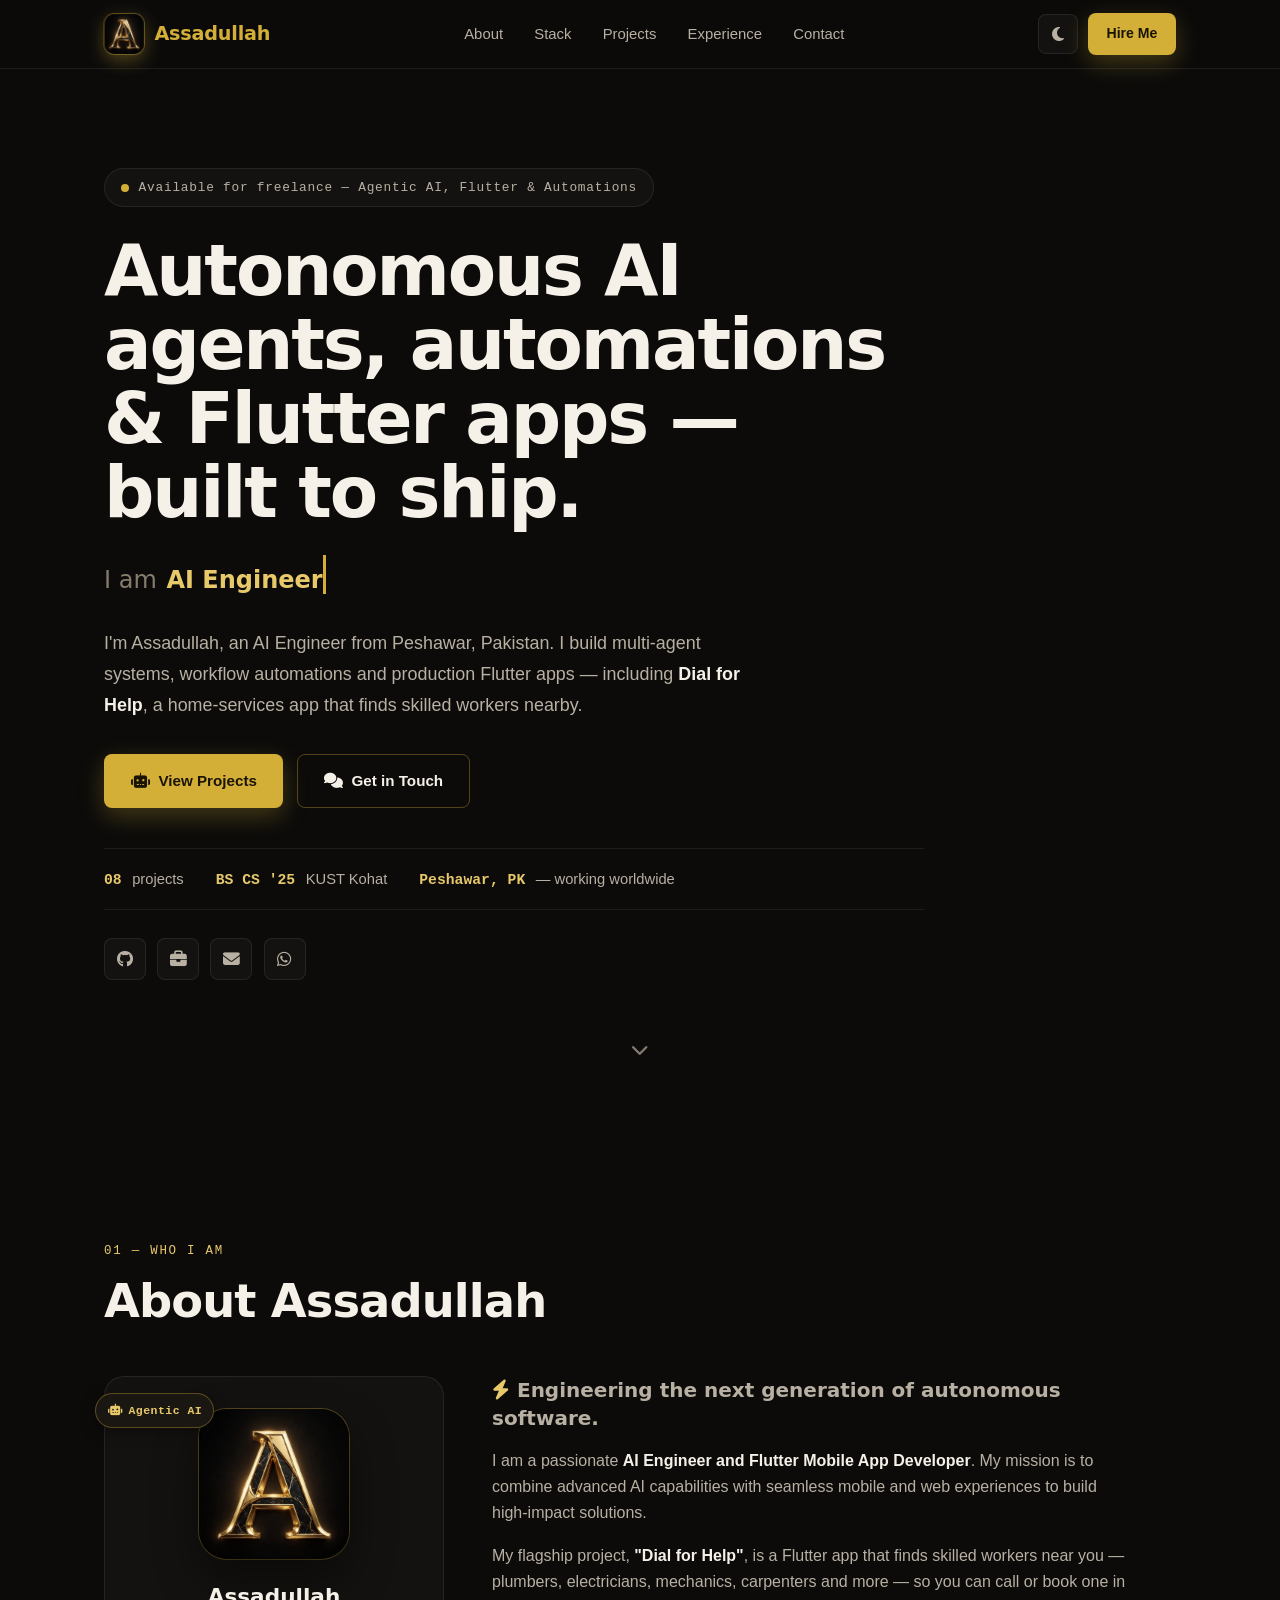
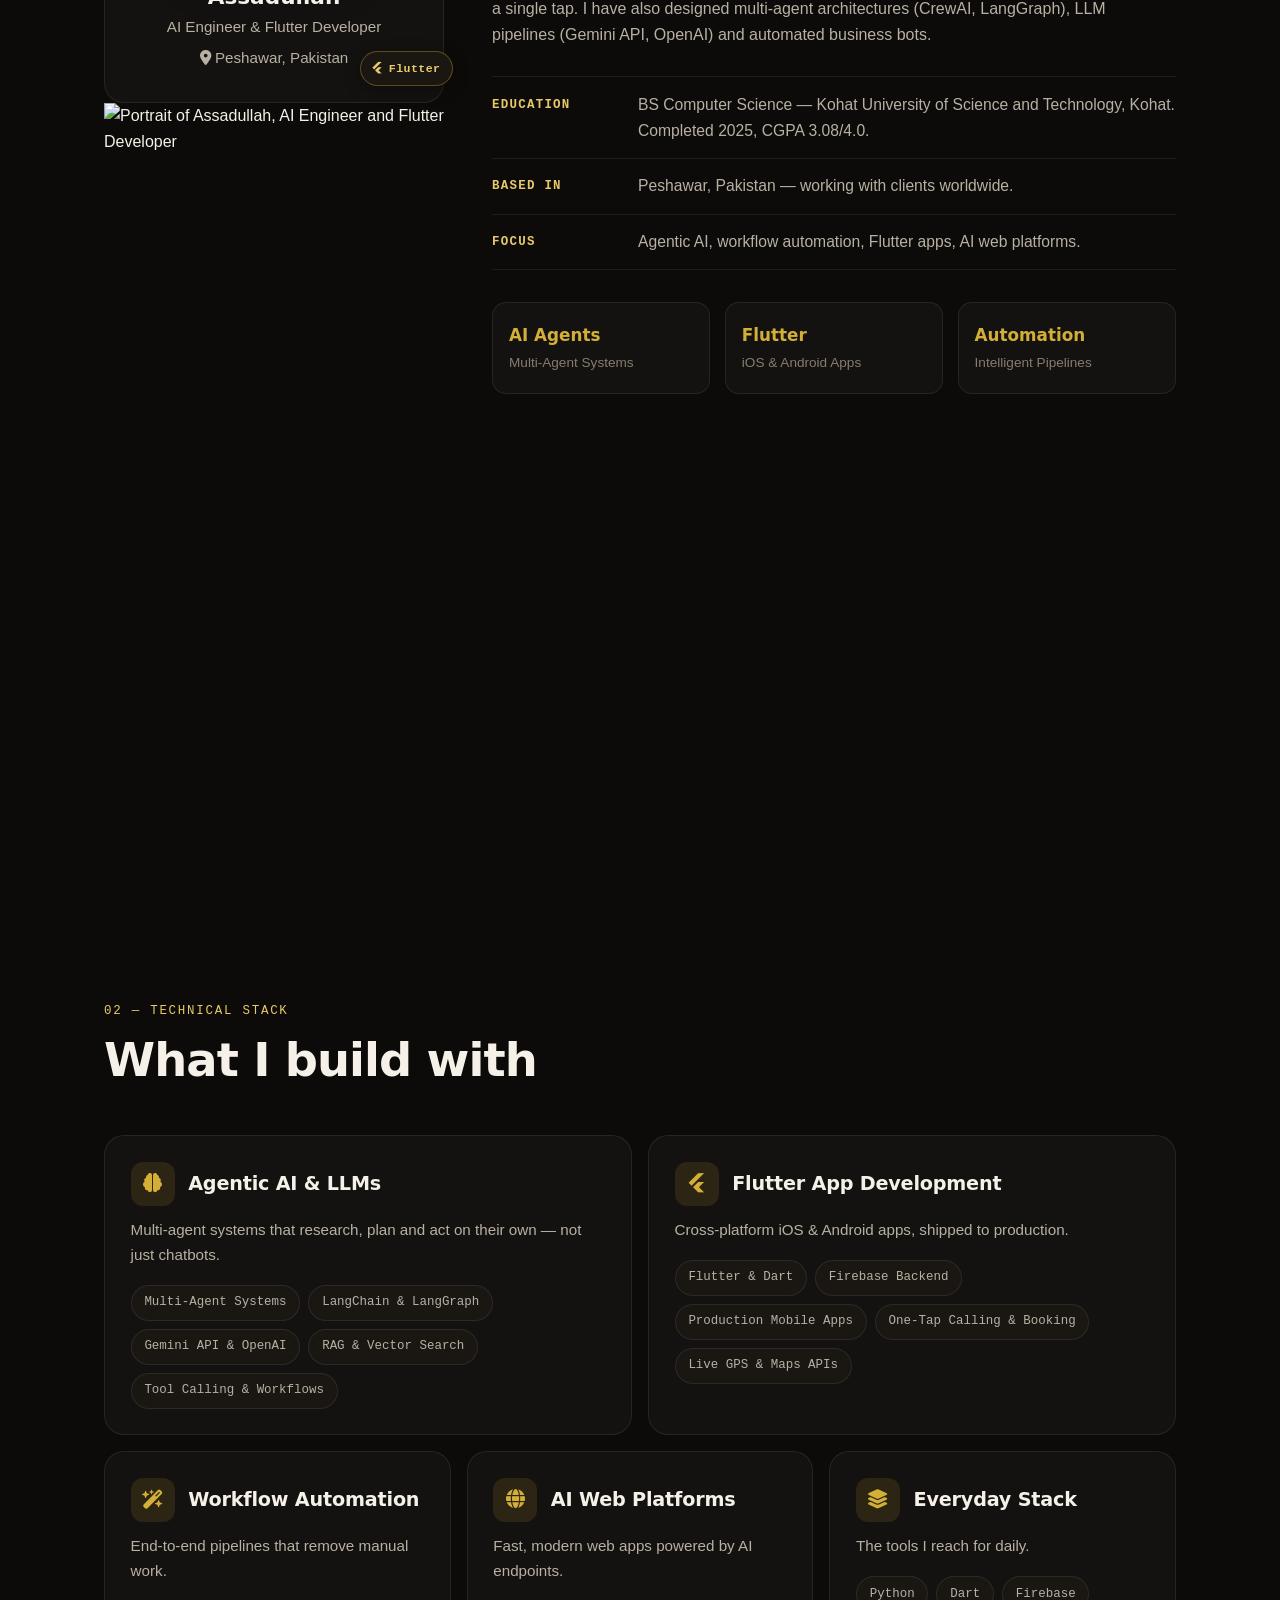
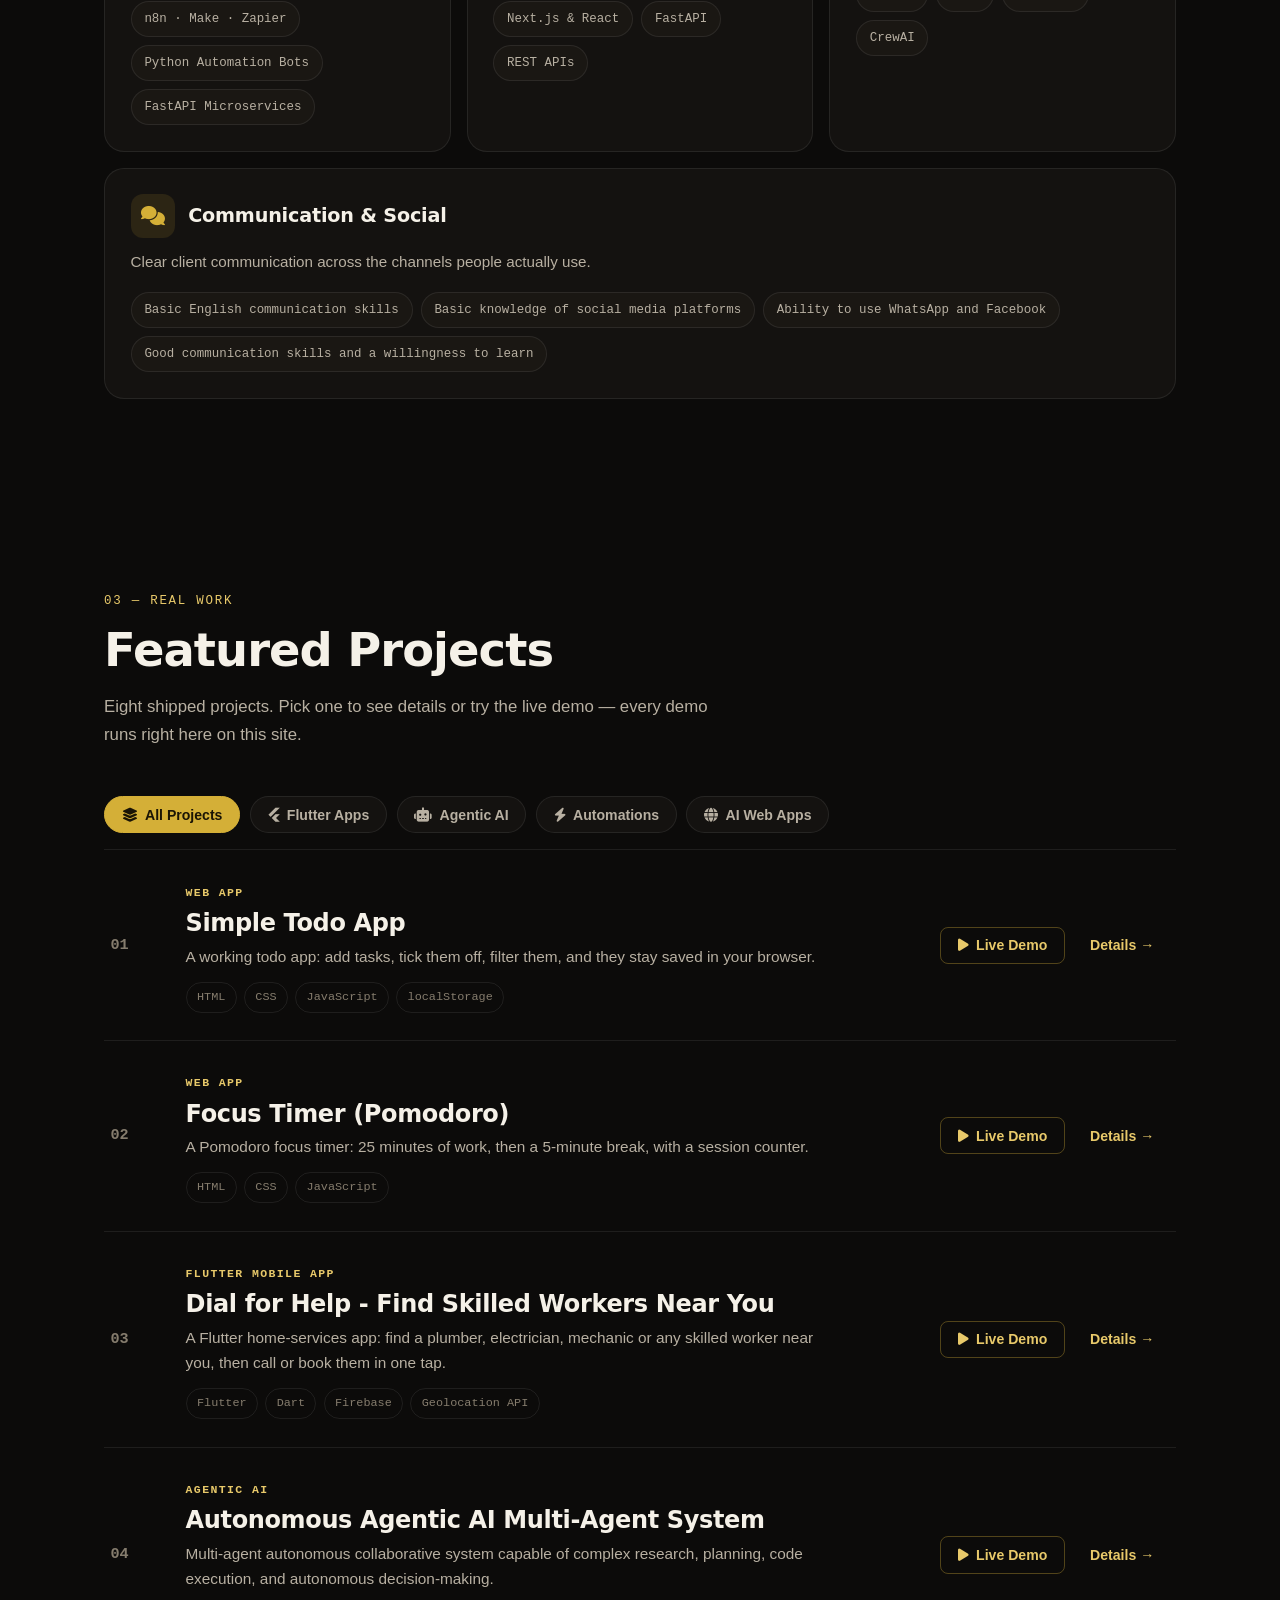
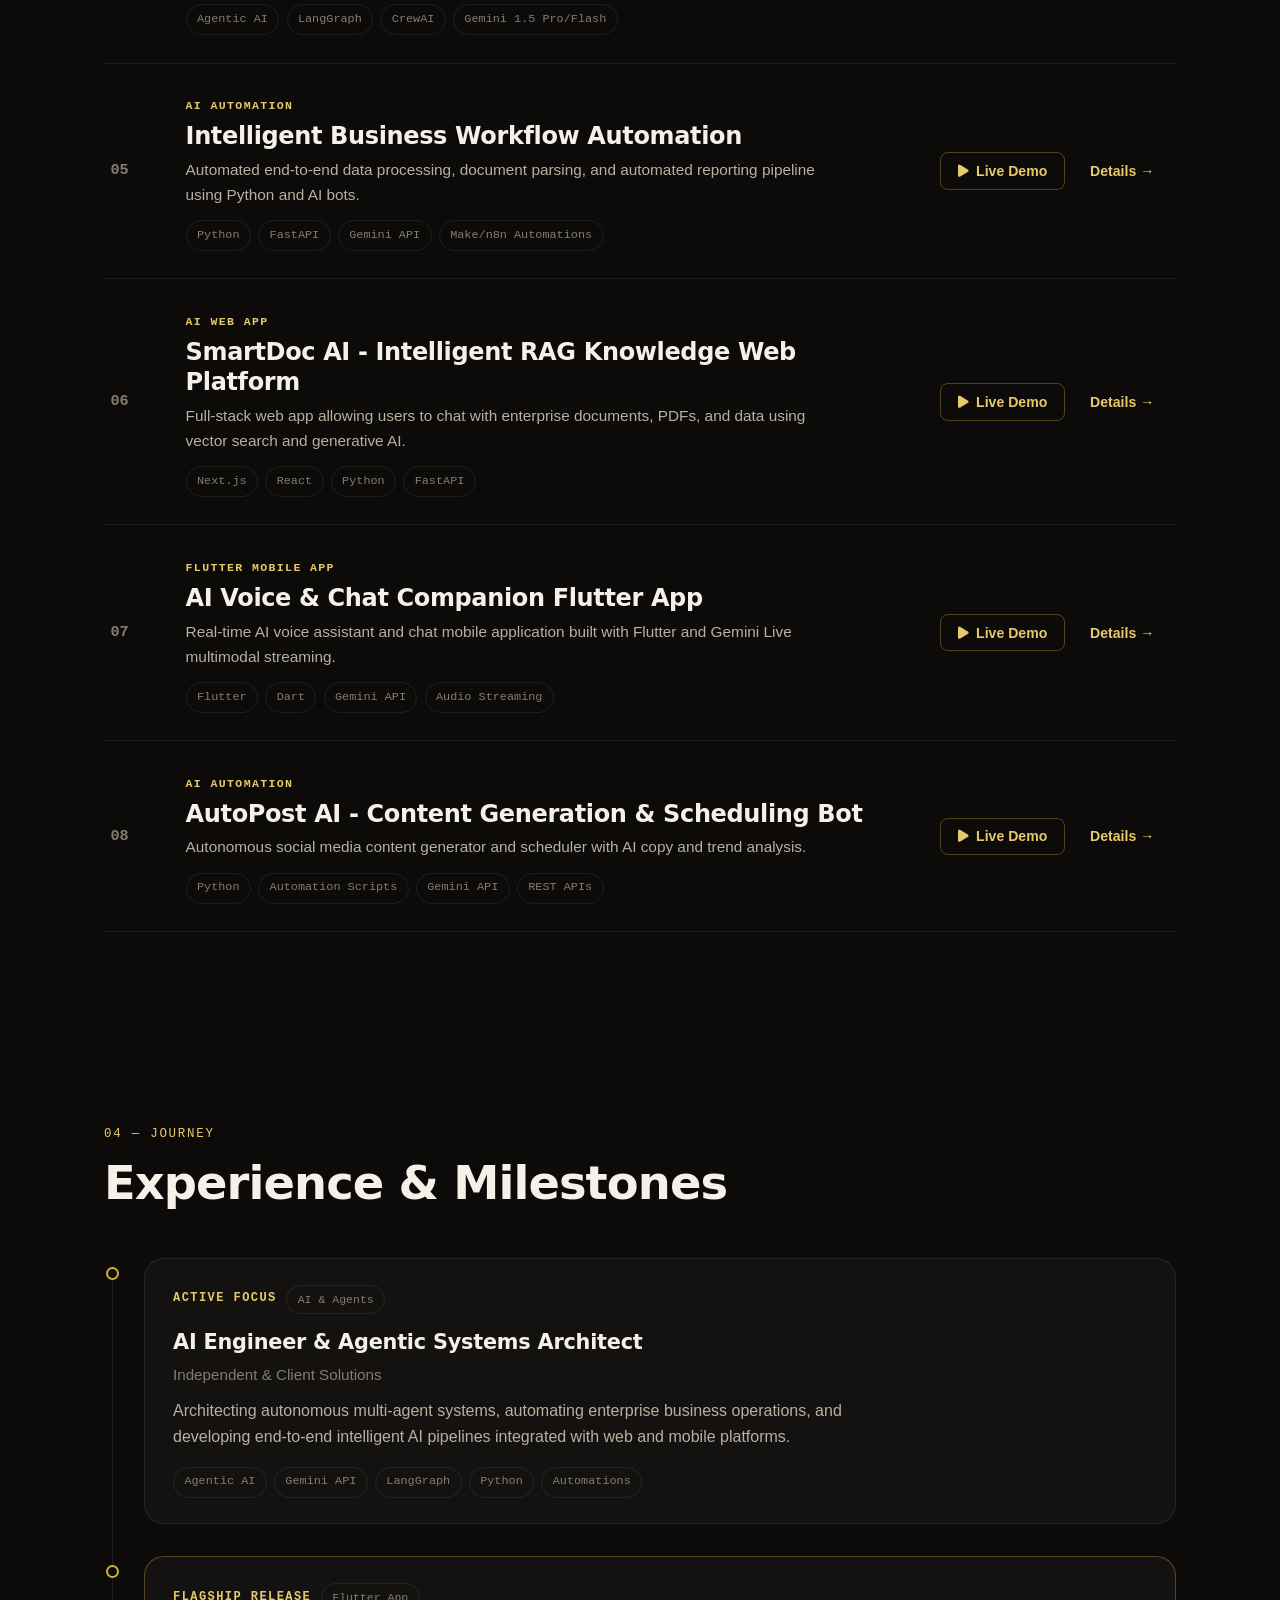
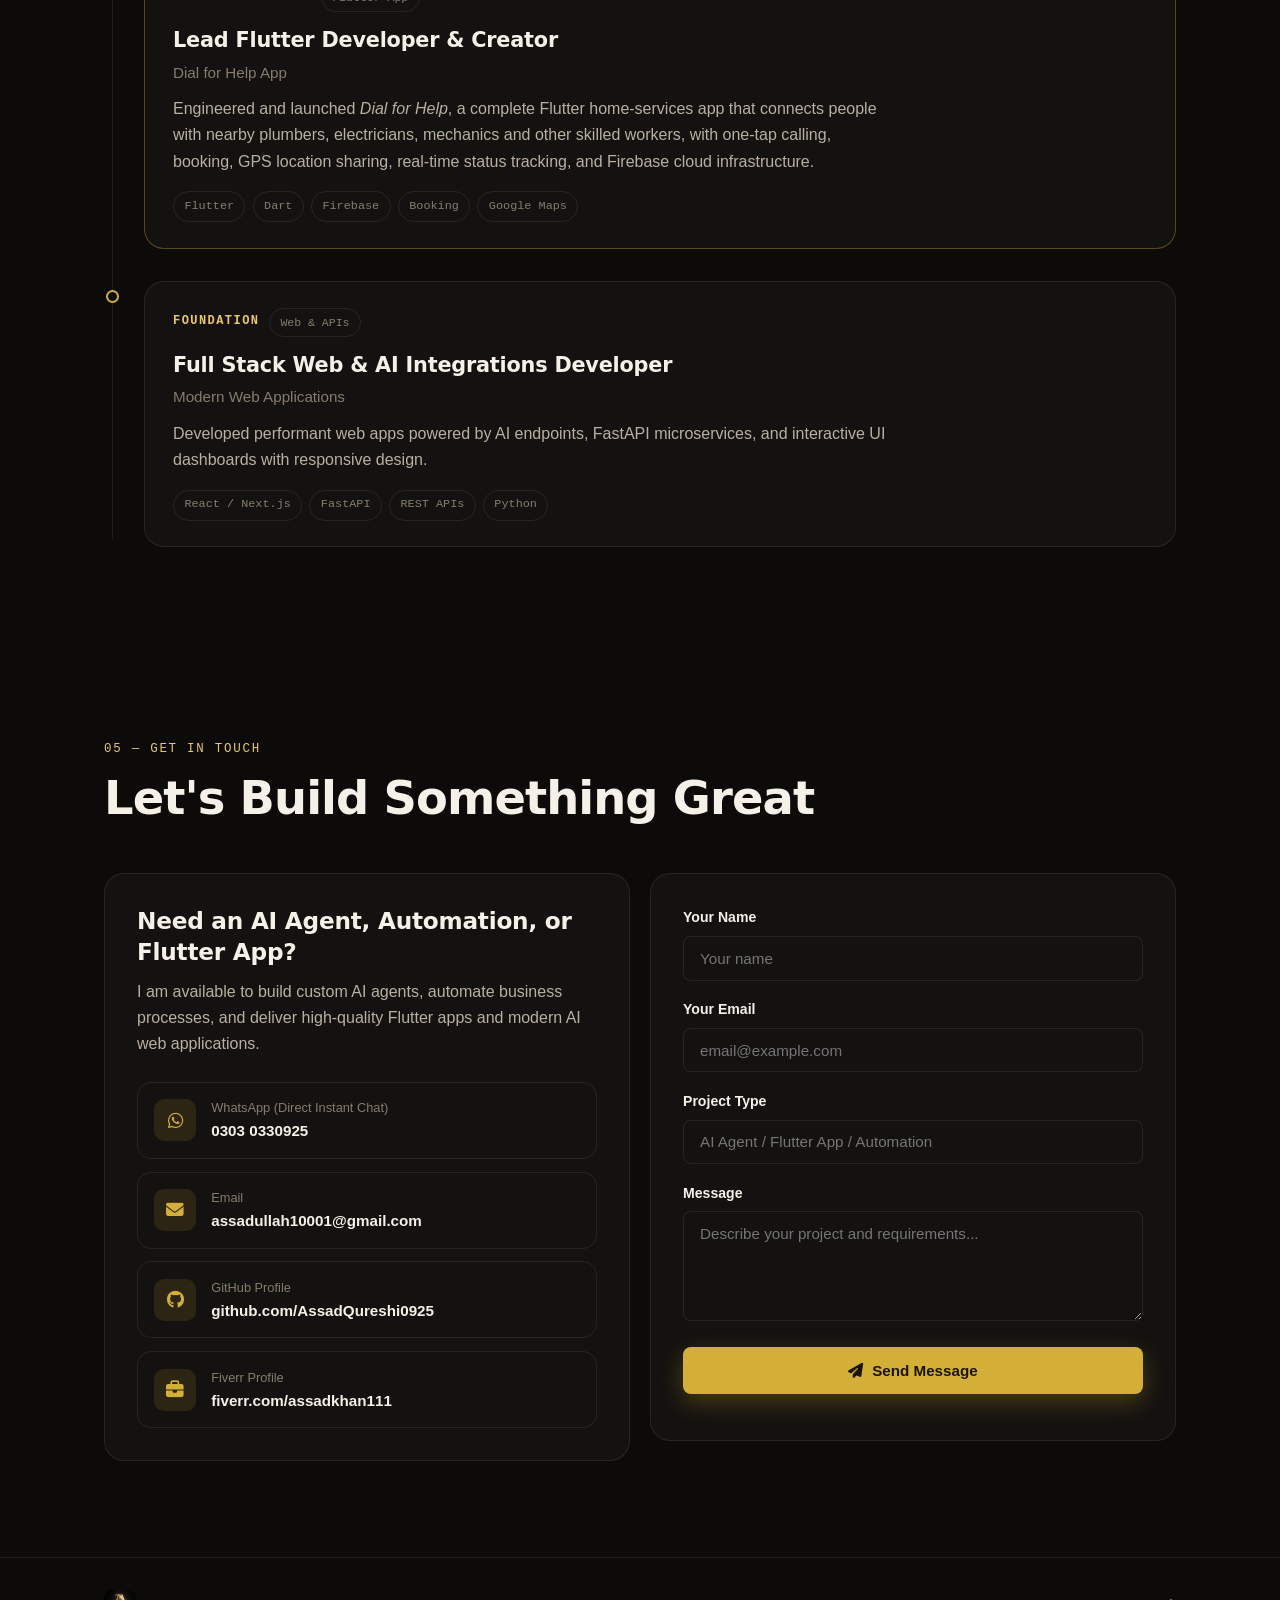
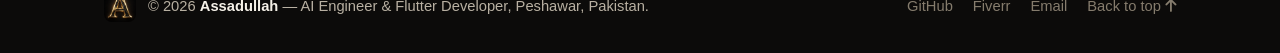
==== commit dac7082a: "Add portrait photo card to About section" ====
--- a/index.html
+++ b/index.html
@@ -216,6 +216,10 @@
                 <i class="fa-brands fa-flutter" aria-hidden="true"></i> Flutter
               </div>
             </div>
+
+            <figure class="portrait-card reveal">
+              <img src="assets/portrait-assadullah.jpg" alt="Portrait of Assadullah, AI Engineer and Flutter Developer" class="portrait-photo" width="679" height="706" loading="lazy">
+            </figure>
           </div>
 
           <div class="about-content reveal">
--- a/css/styles.css
+++ b/css/styles.css
@@ -506,6 +506,7 @@
 }
 .bento-tile:hover { border-color: var(--border-strong); transform: translateY(-3px); }
 .bento-wide { grid-column: span 6; }
+.bento-full { grid-column: span 12; }
 .bento-head { display: flex; align-items: center; gap: 0.85rem; margin-bottom: 0.7rem; }
 .bento-icon {
   display: inline-flex;
@@ -906,7 +907,7 @@
     flex-direction: column;
     align-items: flex-start;
     gap: 0;
-    background: var(--nav-bg);
+    background: var(--bg-primary);
     border-bottom: 1px solid var(--border-color);
     padding: 0.5rem 1.5rem 1rem;
     display: none;
@@ -922,5 +923,9 @@
   .project-num { font-size: 0.85rem; }
   .project-row-actions { grid-column: 1; flex-wrap: wrap; }
   .modal-container, .demo-container { padding: 1.4rem; }
+  .hero-title { font-size: clamp(2rem, 8.5vw, 2.5rem); }
+  .hero-eyebrow { font-size: 0.74rem; padding: 0.45rem 0.85rem; }
+  .bento-tile h3 { font-size: 1.1rem; }
+  .contact-value { font-size: 0.82rem; }
   .footer-content { flex-direction: column; align-items: flex-start; }
 }
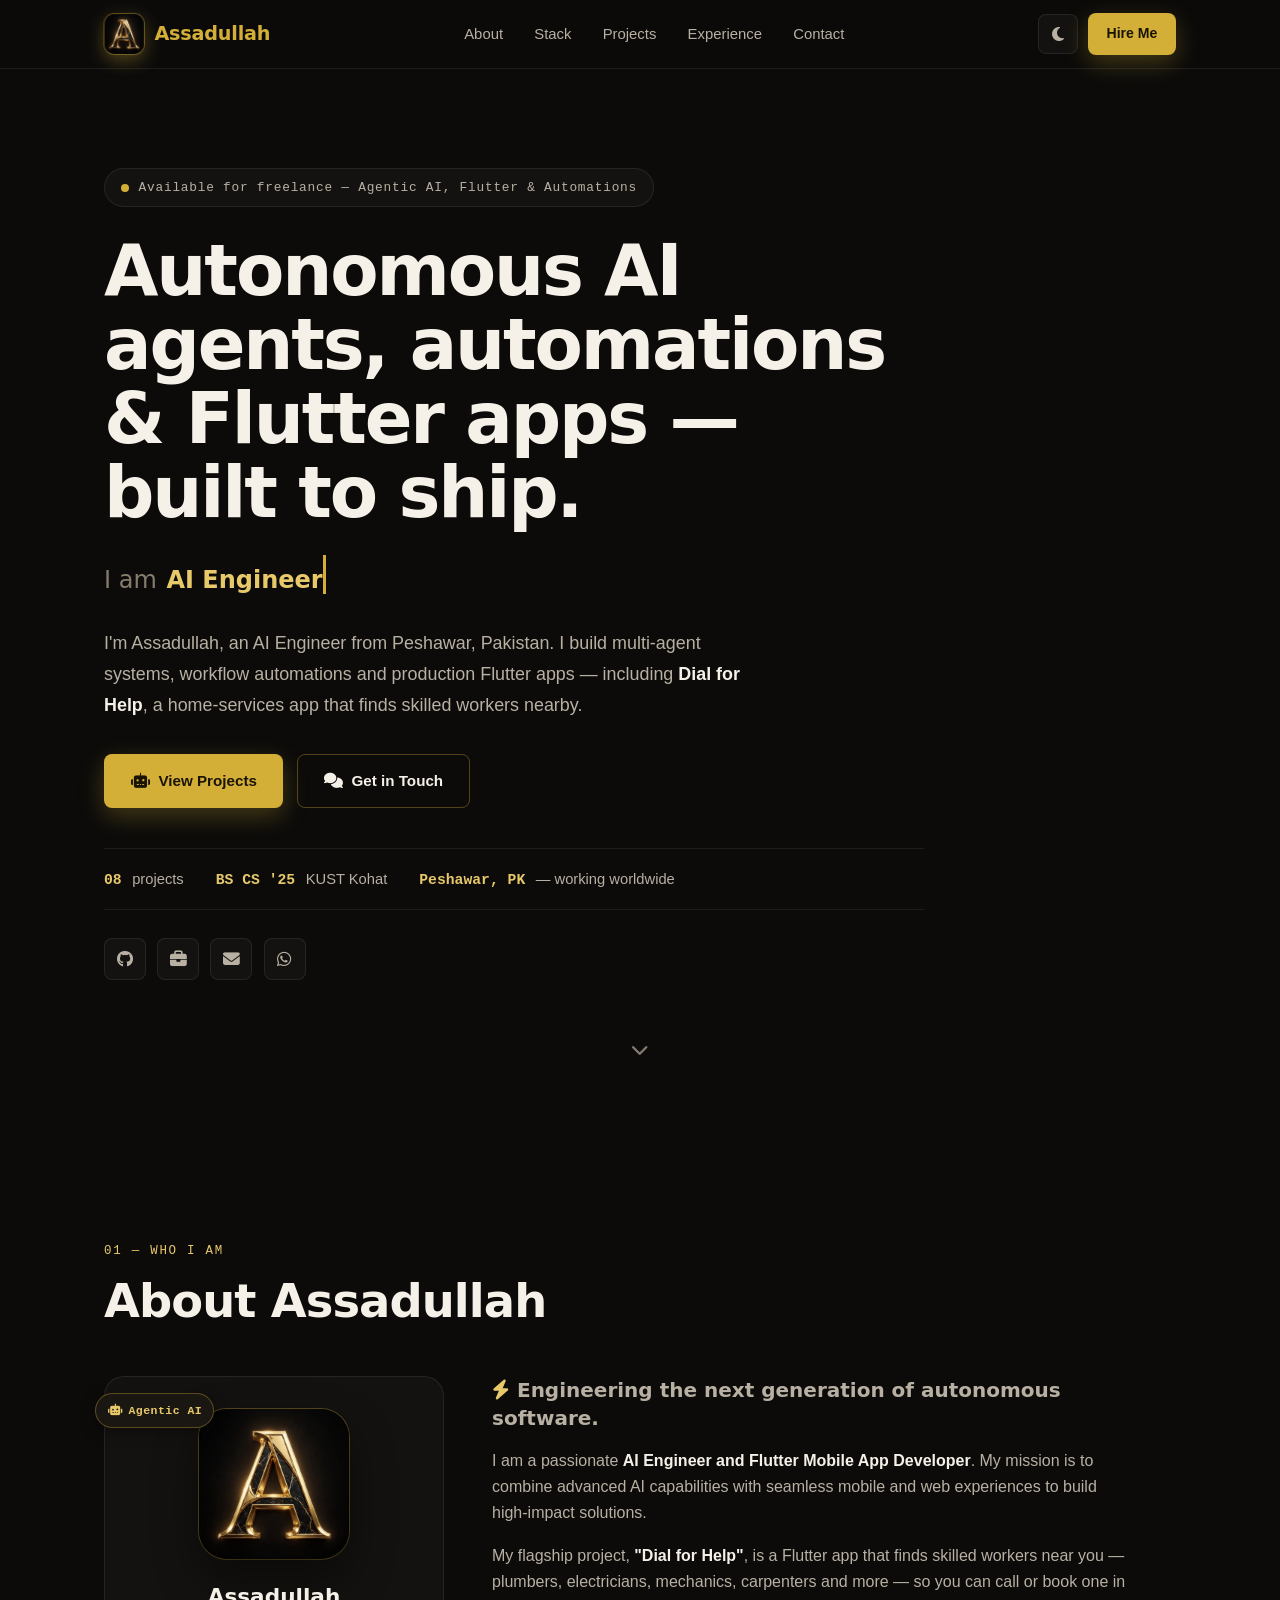
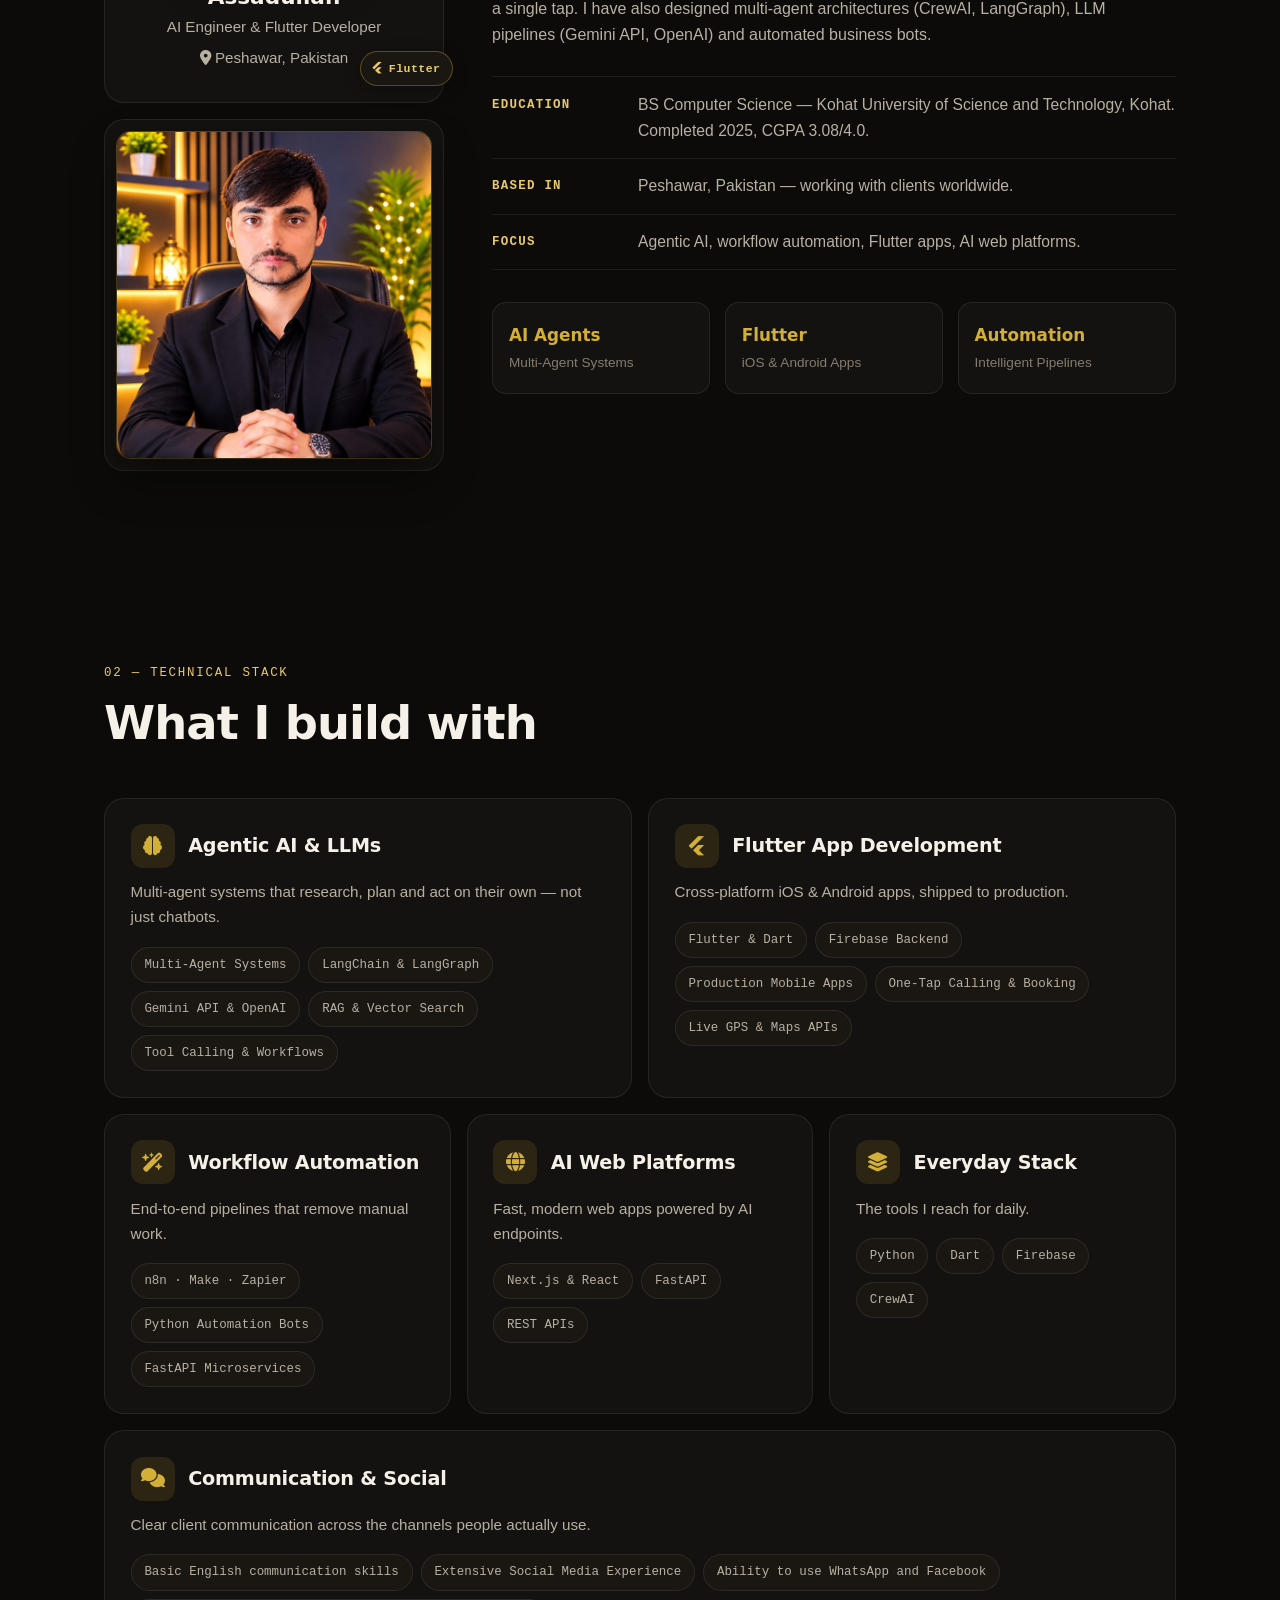
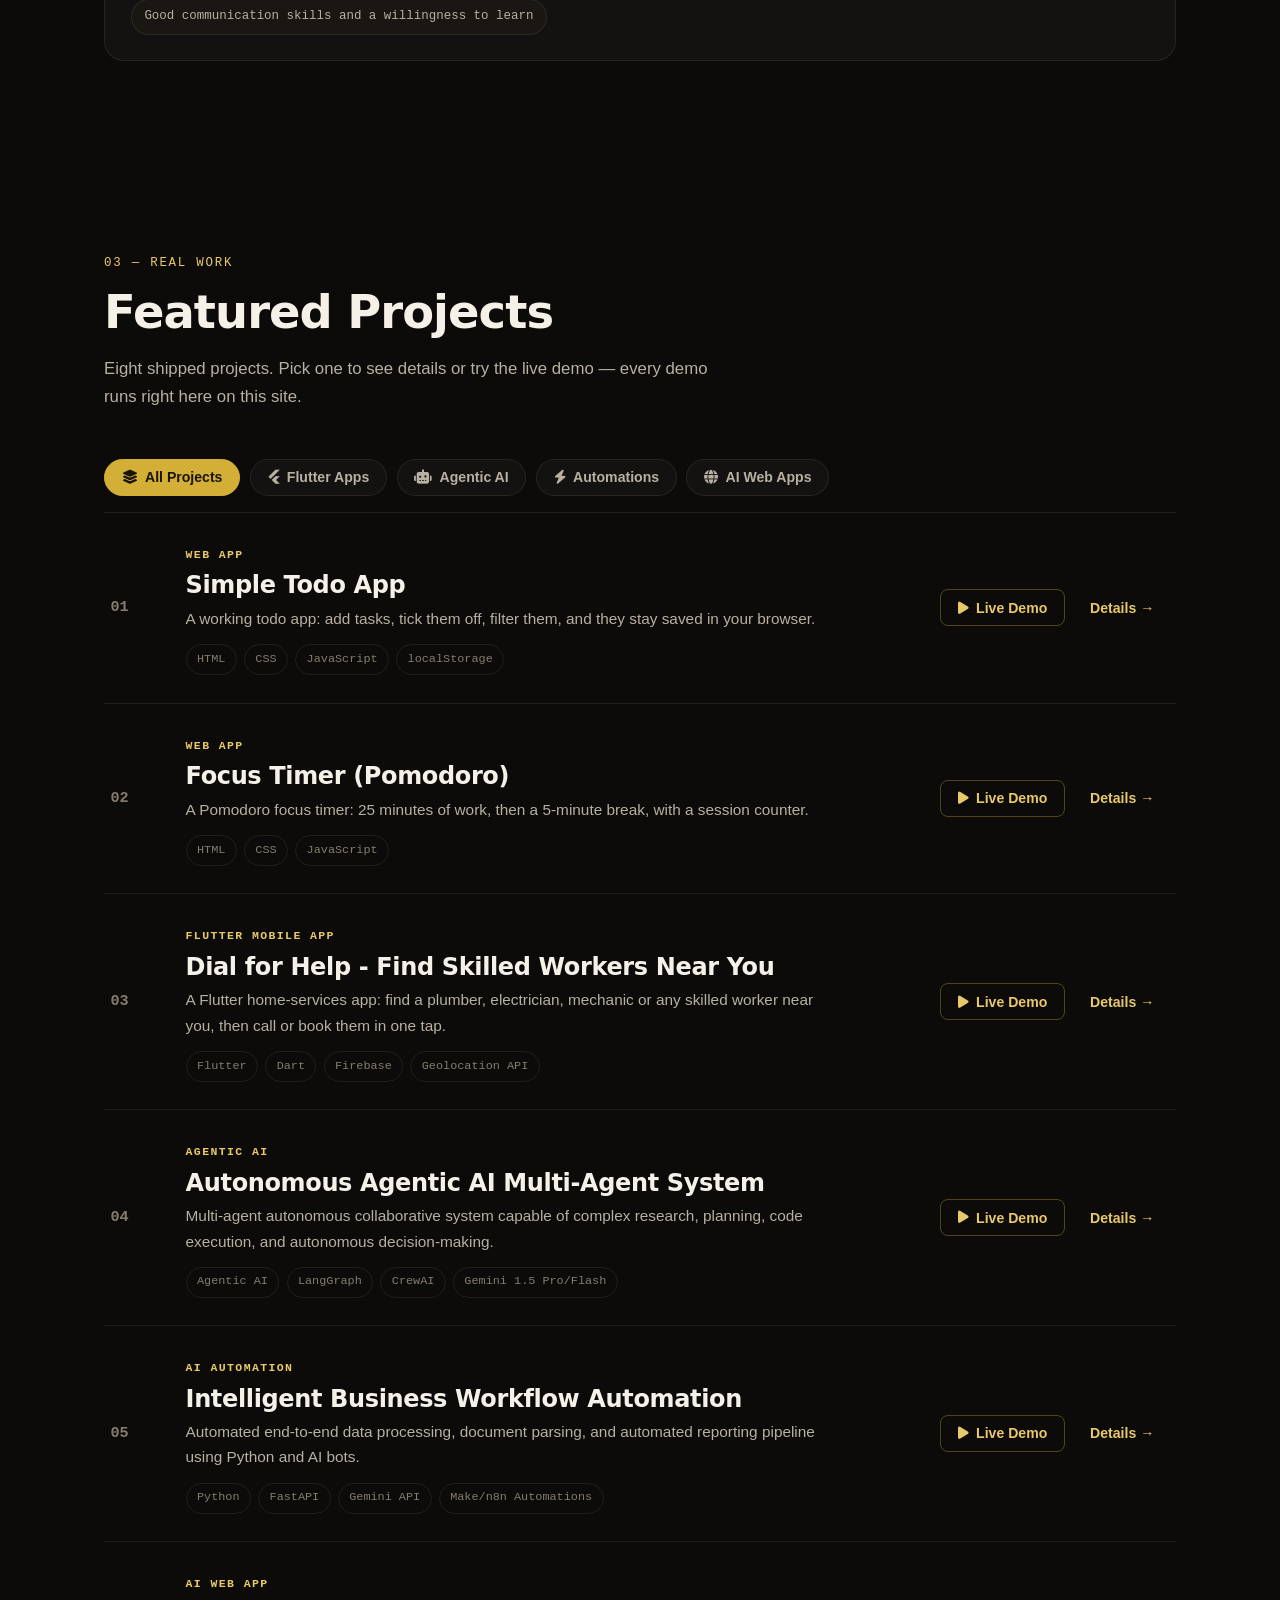
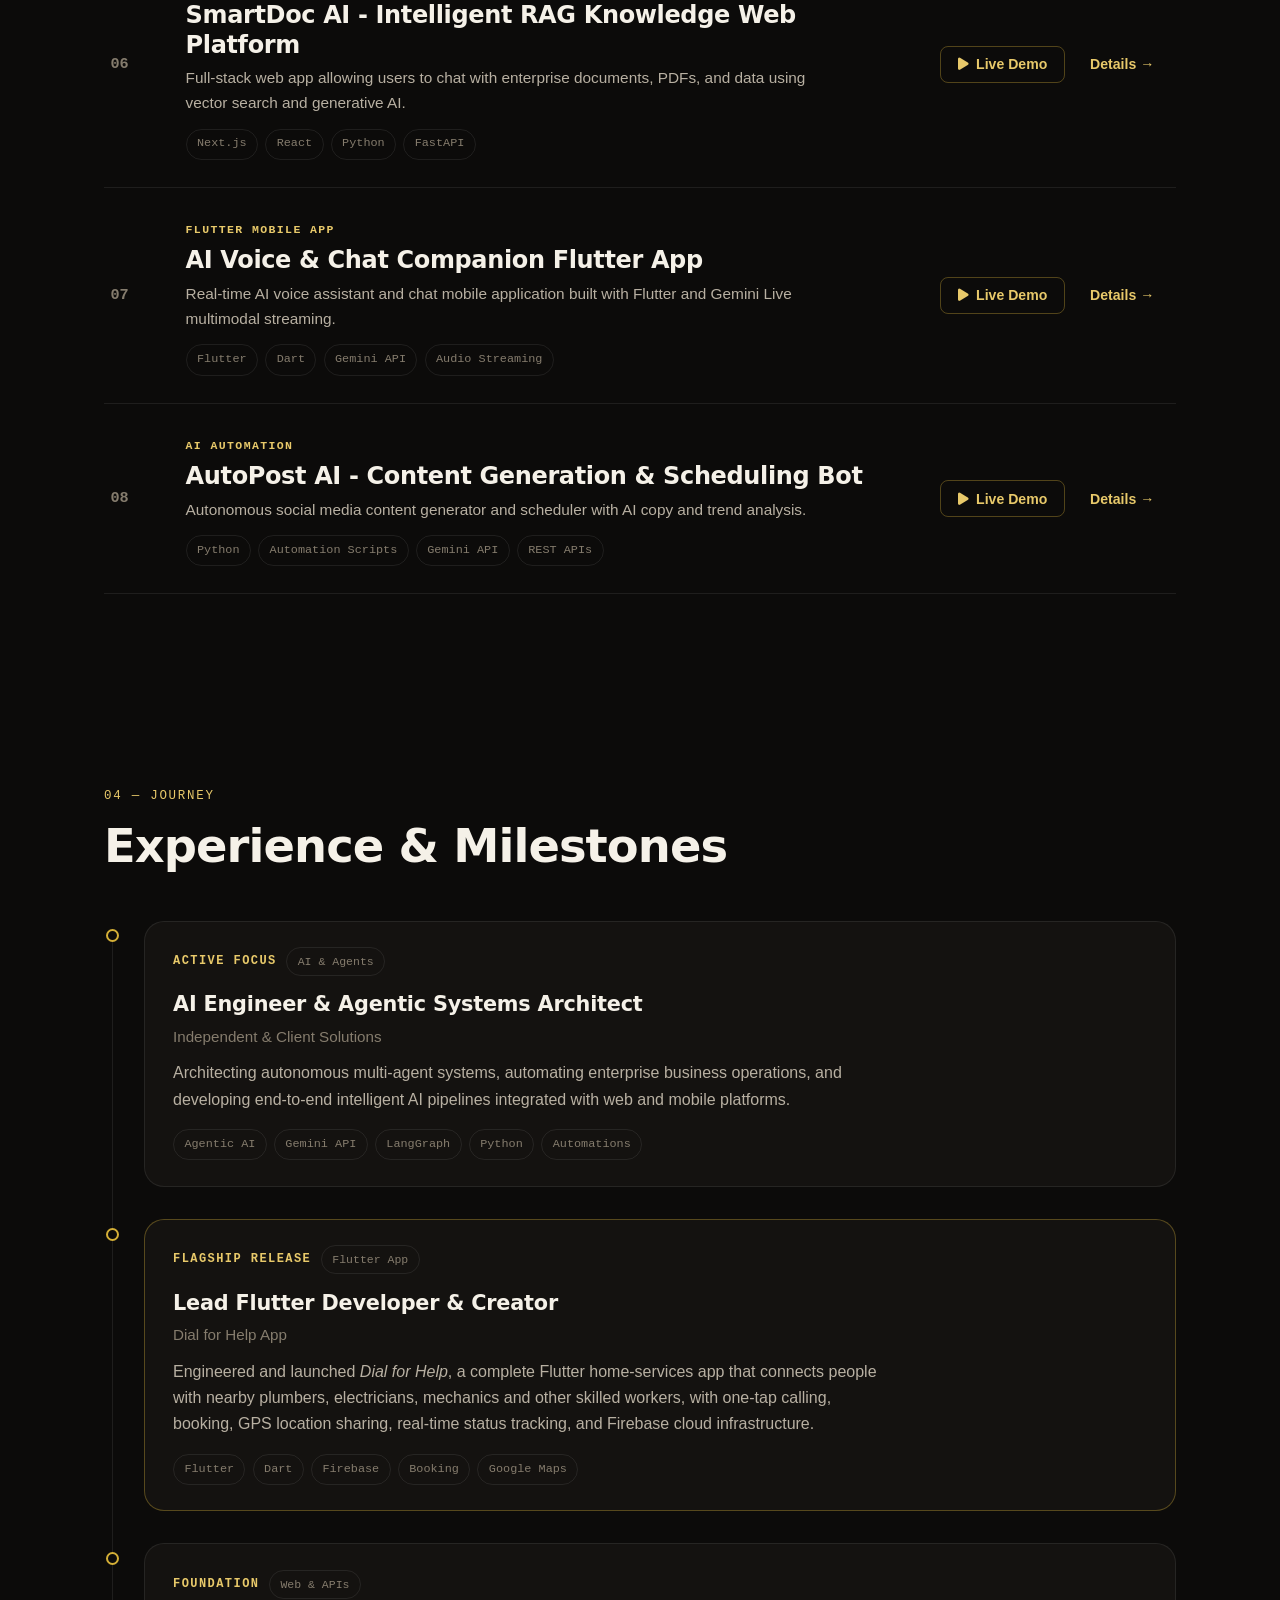
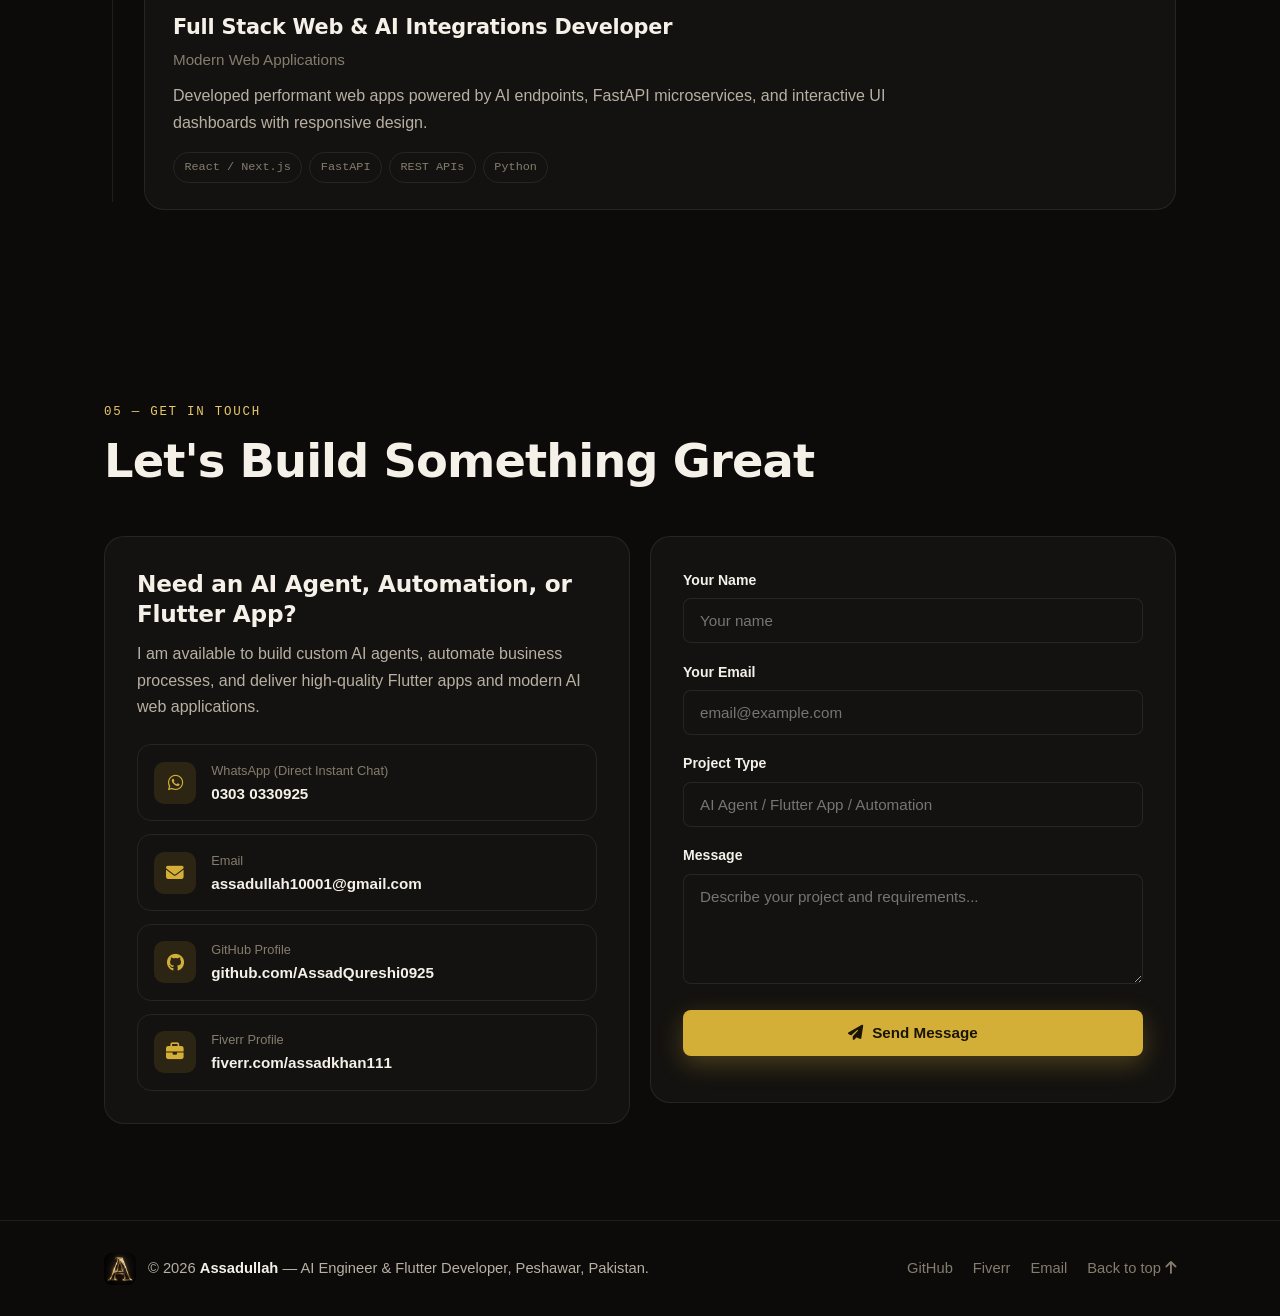
==== commit fc9401d2: "Update social media skill to Extensive Social Media Experience" ====
--- a/index.html
+++ b/index.html
@@ -360,7 +360,7 @@
             <p class="bento-desc">Clear client communication across the channels people actually use.</p>
             <div class="skill-pills">
               <span class="skill-pill">Basic English communication skills</span>
-              <span class="skill-pill">Basic knowledge of social media platforms</span>
+              <span class="skill-pill">Extensive Social Media Experience</span>
               <span class="skill-pill">Ability to use WhatsApp and Facebook</span>
               <span class="skill-pill">Good communication skills and a willingness to learn</span>
             </div>
--- a/css/styles.css
+++ b/css/styles.css
@@ -441,6 +441,22 @@
 }
 .badge-1 { top: 1rem; left: -0.6rem; }
 .badge-2 { bottom: 1rem; right: -0.6rem; }
+
+/* Portrait photo card — sits under the avatar card in About */
+.portrait-card {
+  margin-top: 1rem;
+  background: var(--bg-card);
+  border: 1px solid var(--border-color);
+  border-radius: var(--radius-lg);
+  padding: 0.75rem;
+}
+.portrait-photo {
+  width: 100%;
+  height: auto;
+  display: block;
+  border-radius: 14px;
+  box-shadow: 0 20px 45px rgba(0, 0, 0, 0.45), 0 0 0 1px rgba(212, 175, 55, 0.35);
+}
 
 .about-tagline {
   font-family: var(--font-display);
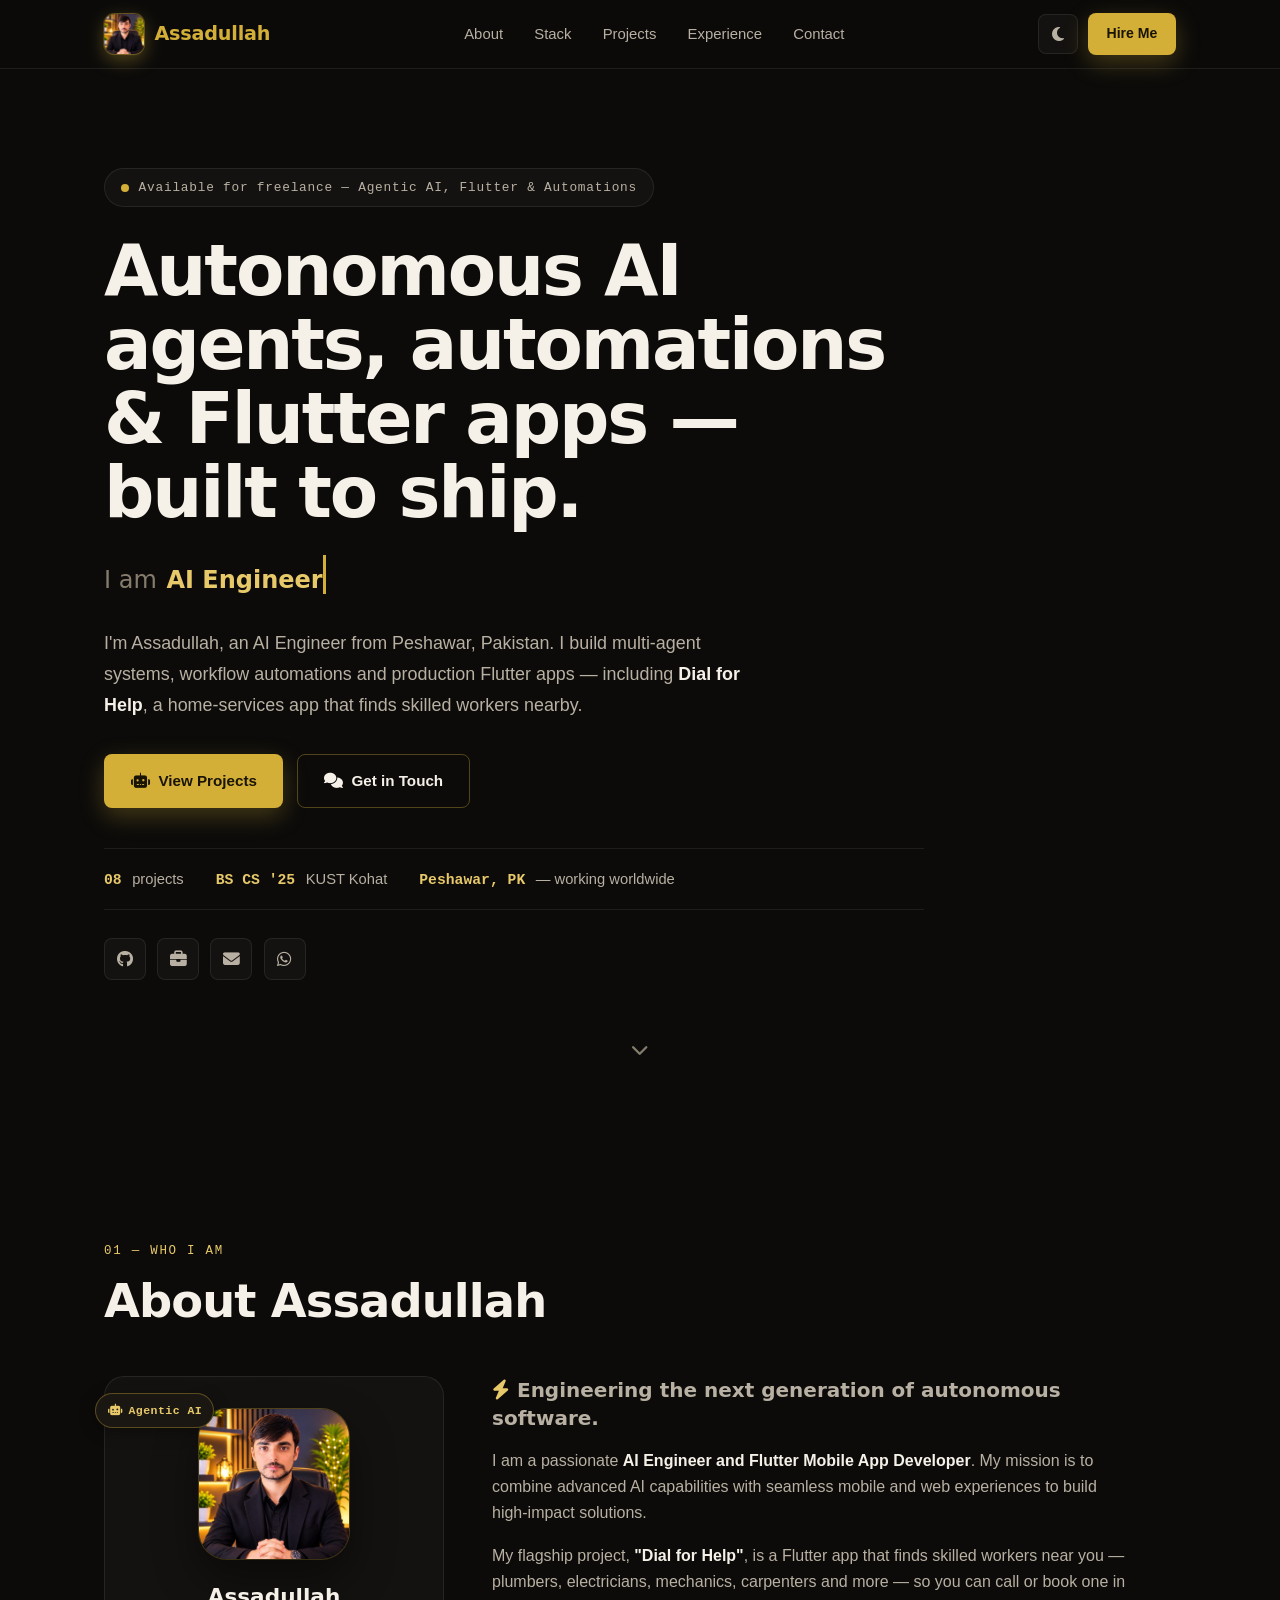
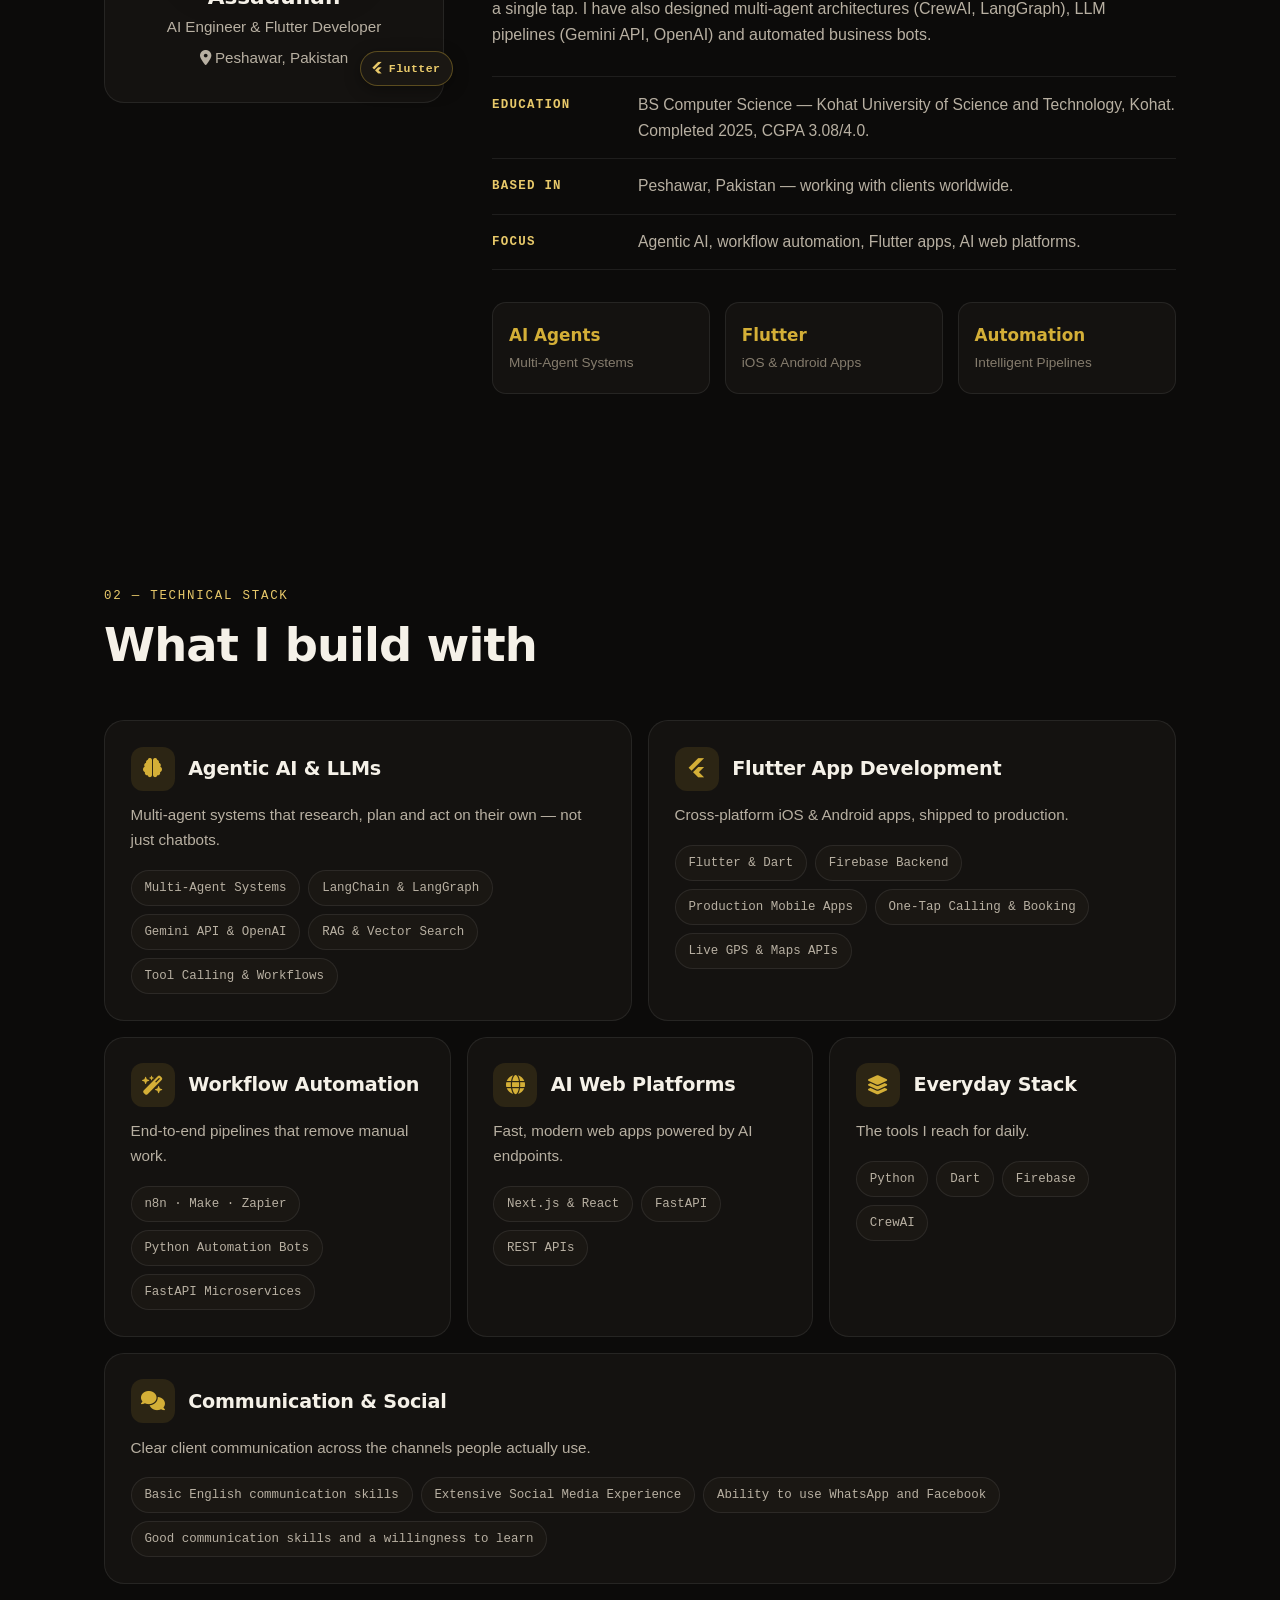
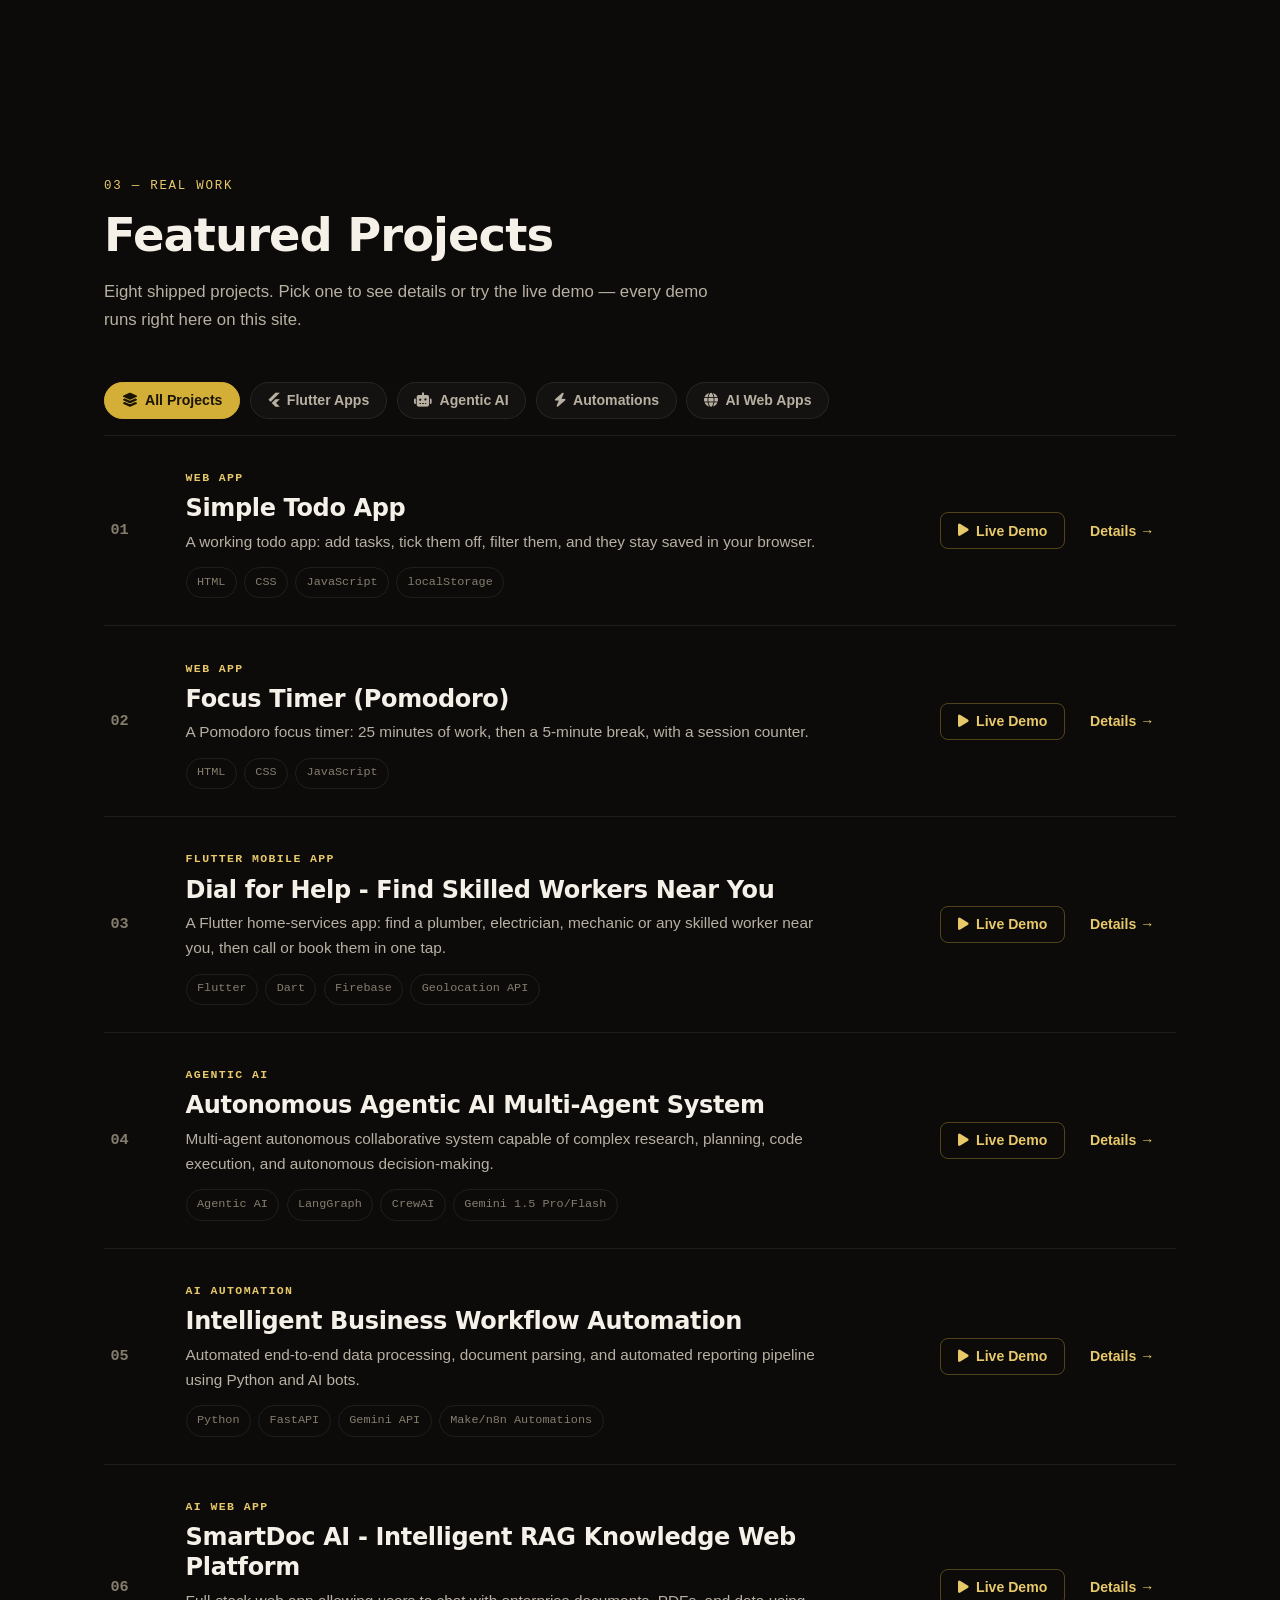
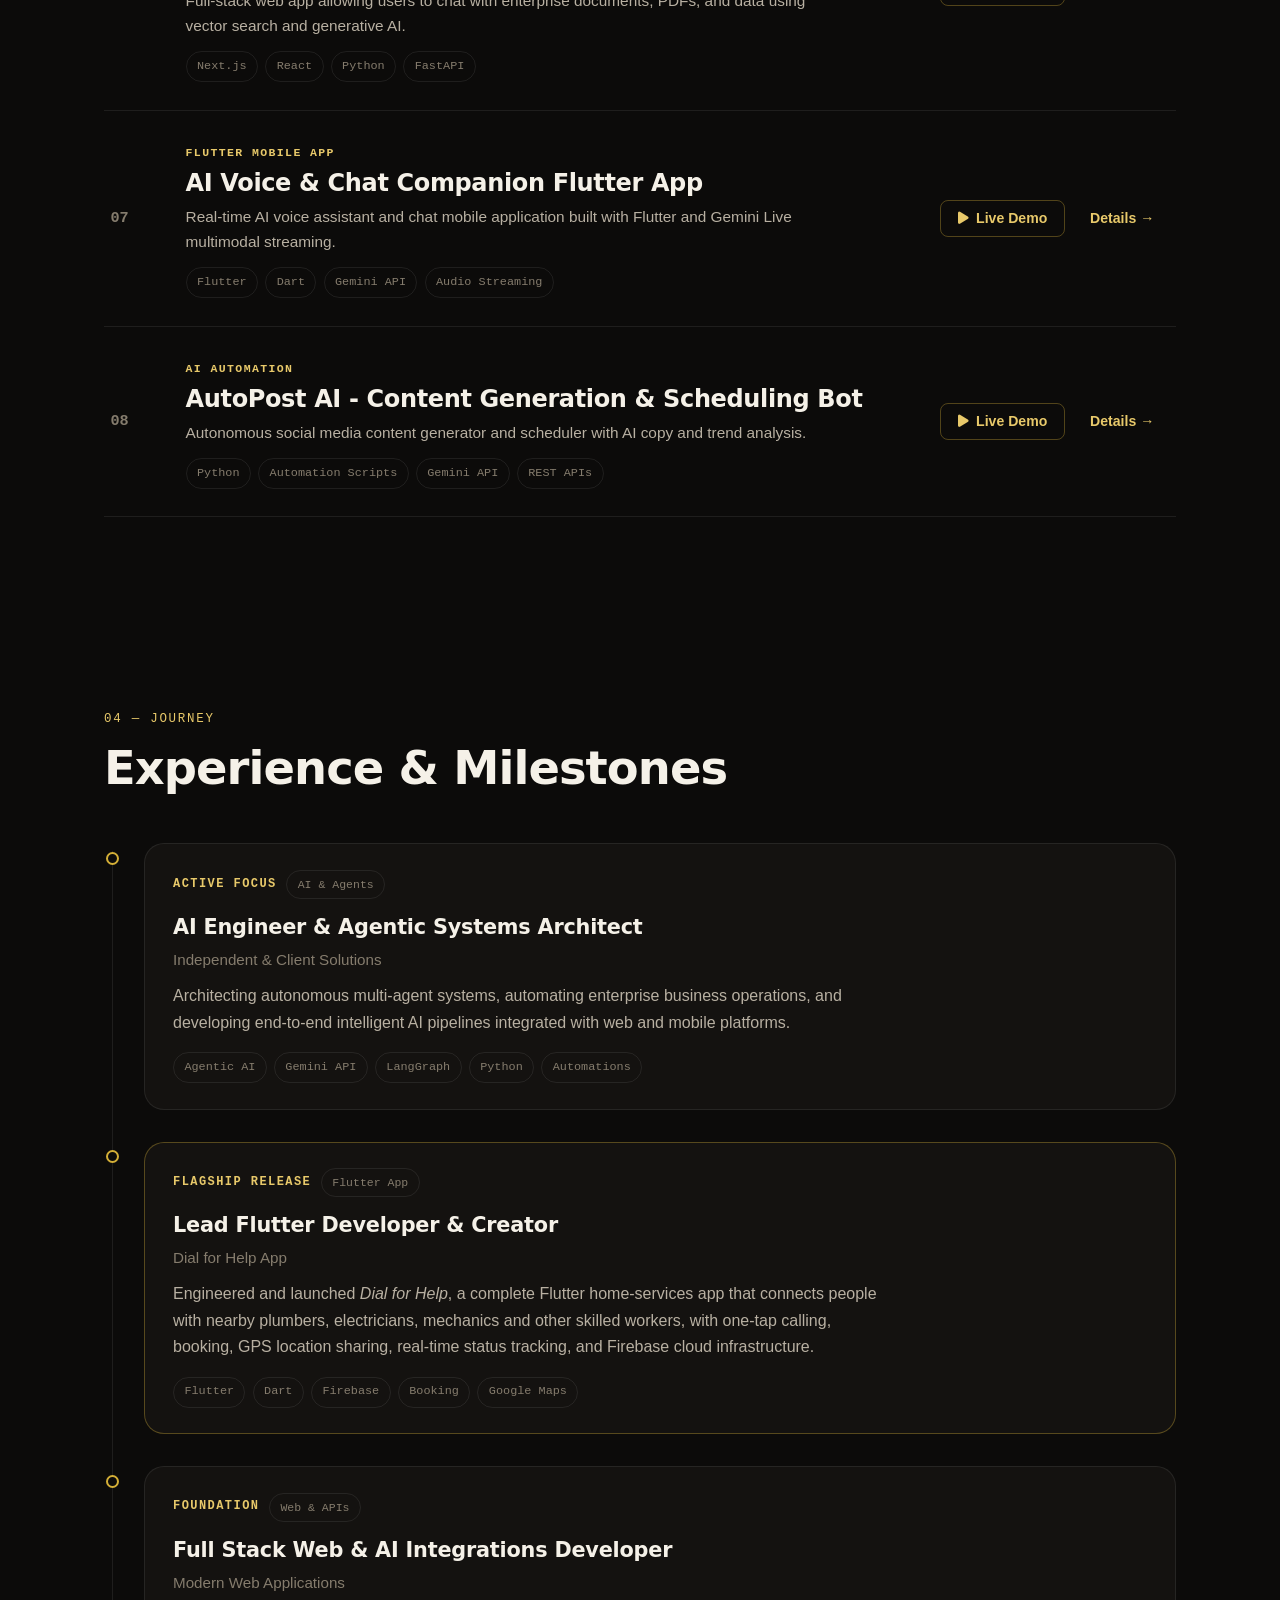
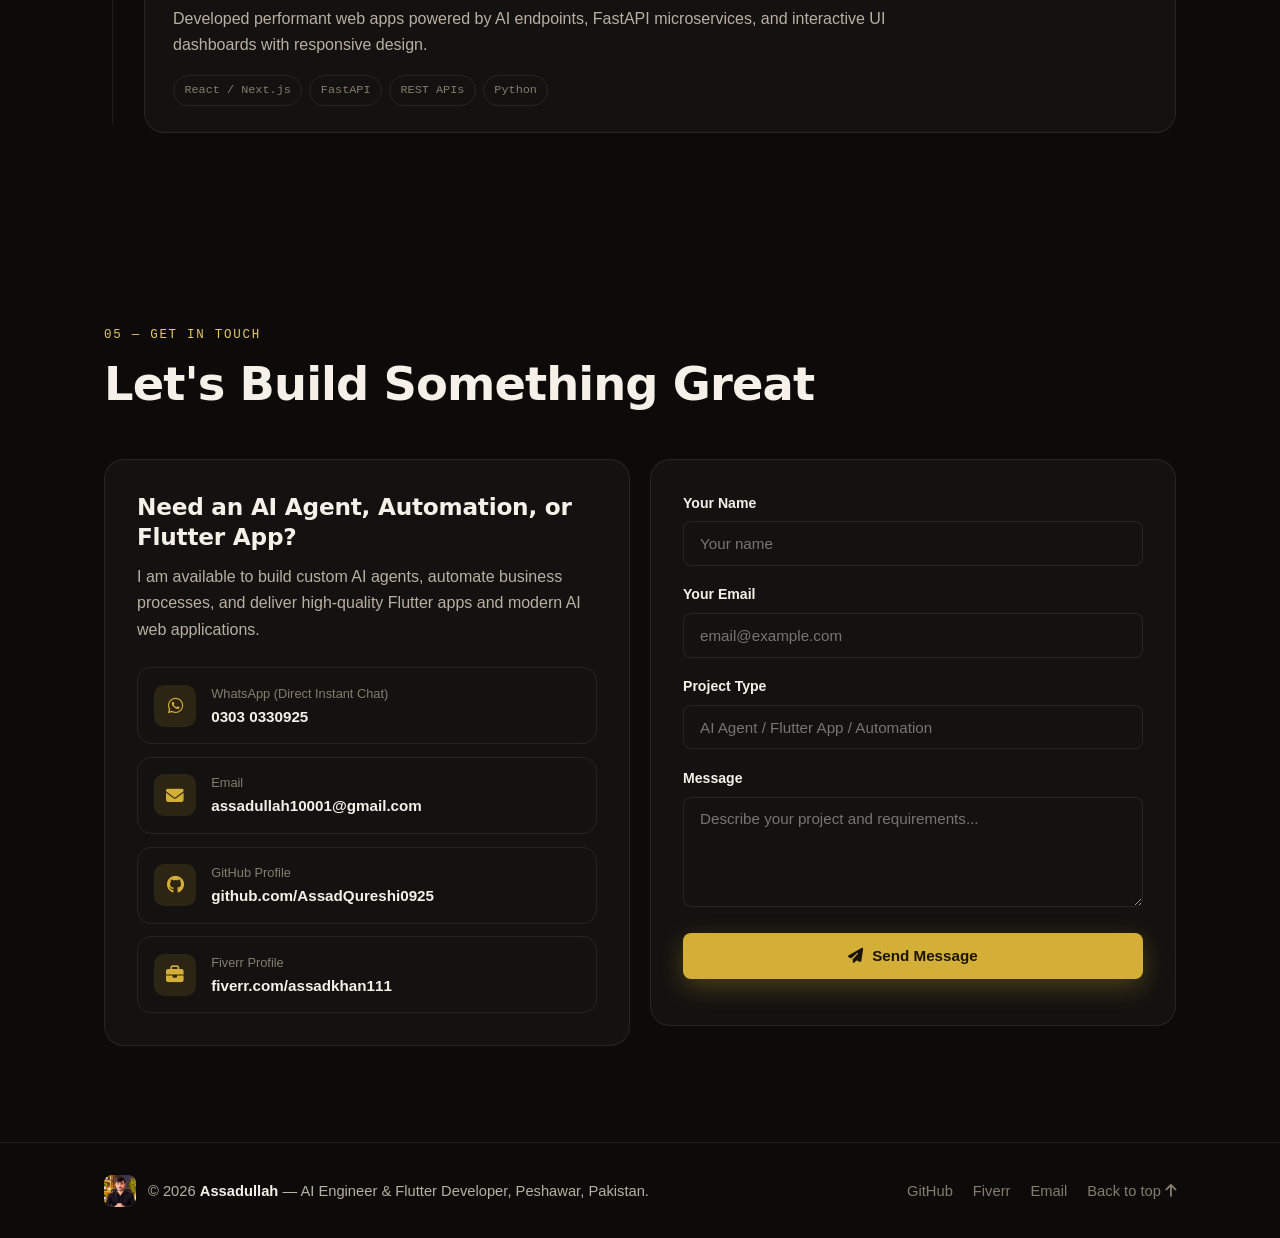
==== commit ece30e7f: "Replace gold with professional teal; replace A logo with portrait" ====
--- a/index.html
+++ b/index.html
@@ -15,14 +15,14 @@
   <meta property="og:title" content="Assadullah | AI Engineer, Agentic AI &amp; Flutter Developer">
   <meta property="og:description" content="Assadullah, AI Engineer from Peshawar, Pakistan — building agentic AI systems, workflow automations and Flutter apps. Creator of Dial for Help.">
   <meta property="og:url" content="https://assadqureshi0925.github.io/assadullah-portfolio/">
-  <meta property="og:image" content="https://assadqureshi0925.github.io/assadullah-portfolio/assets/logo-3d.png">
+  <meta property="og:image" content="https://assadqureshi0925.github.io/assadullah-portfolio/assets/portrait-assadullah.jpg">
   <meta property="og:site_name" content="Assadullah — AI Engineer &amp; Flutter Developer">
 
   <!-- Twitter Card -->
   <meta name="twitter:card" content="summary_large_image">
   <meta name="twitter:title" content="Assadullah | AI Engineer, Agentic AI &amp; Flutter Developer">
   <meta name="twitter:description" content="Assadullah, AI Engineer from Peshawar, Pakistan — building agentic AI systems, workflow automations and Flutter apps. Creator of Dial for Help.">
-  <meta name="twitter:image" content="https://assadqureshi0925.github.io/assadullah-portfolio/assets/logo-3d.png">
+  <meta name="twitter:image" content="https://assadqureshi0925.github.io/assadullah-portfolio/assets/portrait-assadullah.jpg">
 
   <!-- Structured data -->
   <script type="application/ld+json">
@@ -98,7 +98,7 @@
   <link rel="preconnect" href="https://fonts.gstatic.com" crossorigin>
   <link href="https://fonts.googleapis.com/css2?family=Space+Grotesk:wght@500;600;700&family=Inter:wght@400;500;600;700&family=JetBrains+Mono:wght@400;500;600&display=swap" rel="stylesheet">
   <link rel="stylesheet" href="https://cdnjs.cloudflare.com/ajax/libs/font-awesome/6.5.1/css/all.min.css">
-  <link rel="icon" type="image/png" href="assets/logo-3d.png">
+  <link rel="icon" type="image/jpeg" href="assets/portrait-assadullah.jpg">
   <link rel="stylesheet" href="css/styles.css">
   <link rel="stylesheet" href="css/3d-pro.css">
   <noscript><style>.reveal{opacity:1!important;transform:none!important}</style></noscript>
@@ -111,7 +111,7 @@
   <header class="navbar" id="navbar">
     <div class="nav-container">
       <a href="#hero" class="logo" aria-label="Assadullah — back to top">
-        <img src="assets/logo-3d.png" alt="Assadullah gold 3D logo" class="logo-img" width="44" height="44">
+        <img src="assets/portrait-assadullah.jpg" alt="Portrait of Assadullah" class="logo-img" width="44" height="44">
         <span class="logo-name">Assadullah</span>
       </a>
 
@@ -202,7 +202,7 @@
           <div class="about-image-wrapper reveal">
             <div class="avatar-card">
               <div class="avatar-icon-box">
-                <img src="assets/logo-3d.png" alt="Assadullah gold 3D logo" class="avatar-logo" width="150" height="150">
+                <img src="assets/portrait-assadullah.jpg" alt="Portrait of Assadullah" class="avatar-logo" width="150" height="150">
               </div>
               <div class="avatar-info">
                 <h3>Assadullah</h3>
@@ -217,9 +217,6 @@
               </div>
             </div>
 
-            <figure class="portrait-card reveal">
-              <img src="assets/portrait-assadullah.jpg" alt="Portrait of Assadullah, AI Engineer and Flutter Developer" class="portrait-photo" width="679" height="706" loading="lazy">
-            </figure>
           </div>
 
           <div class="about-content reveal">
@@ -571,7 +568,7 @@
   <footer class="footer">
     <div class="container footer-content">
       <div class="footer-brand">
-        <img src="assets/logo-3d.png" alt="Assadullah gold 3D logo" class="footer-logo" width="32" height="32">
+        <img src="assets/portrait-assadullah.jpg" alt="Portrait of Assadullah" class="footer-logo" width="32" height="32">
         <p>© <span id="current-year">2026</span> <strong>Assadullah</strong> — AI Engineer &amp; Flutter Developer, Peshawar, Pakistan.</p>
       </div>
       <div class="footer-links">
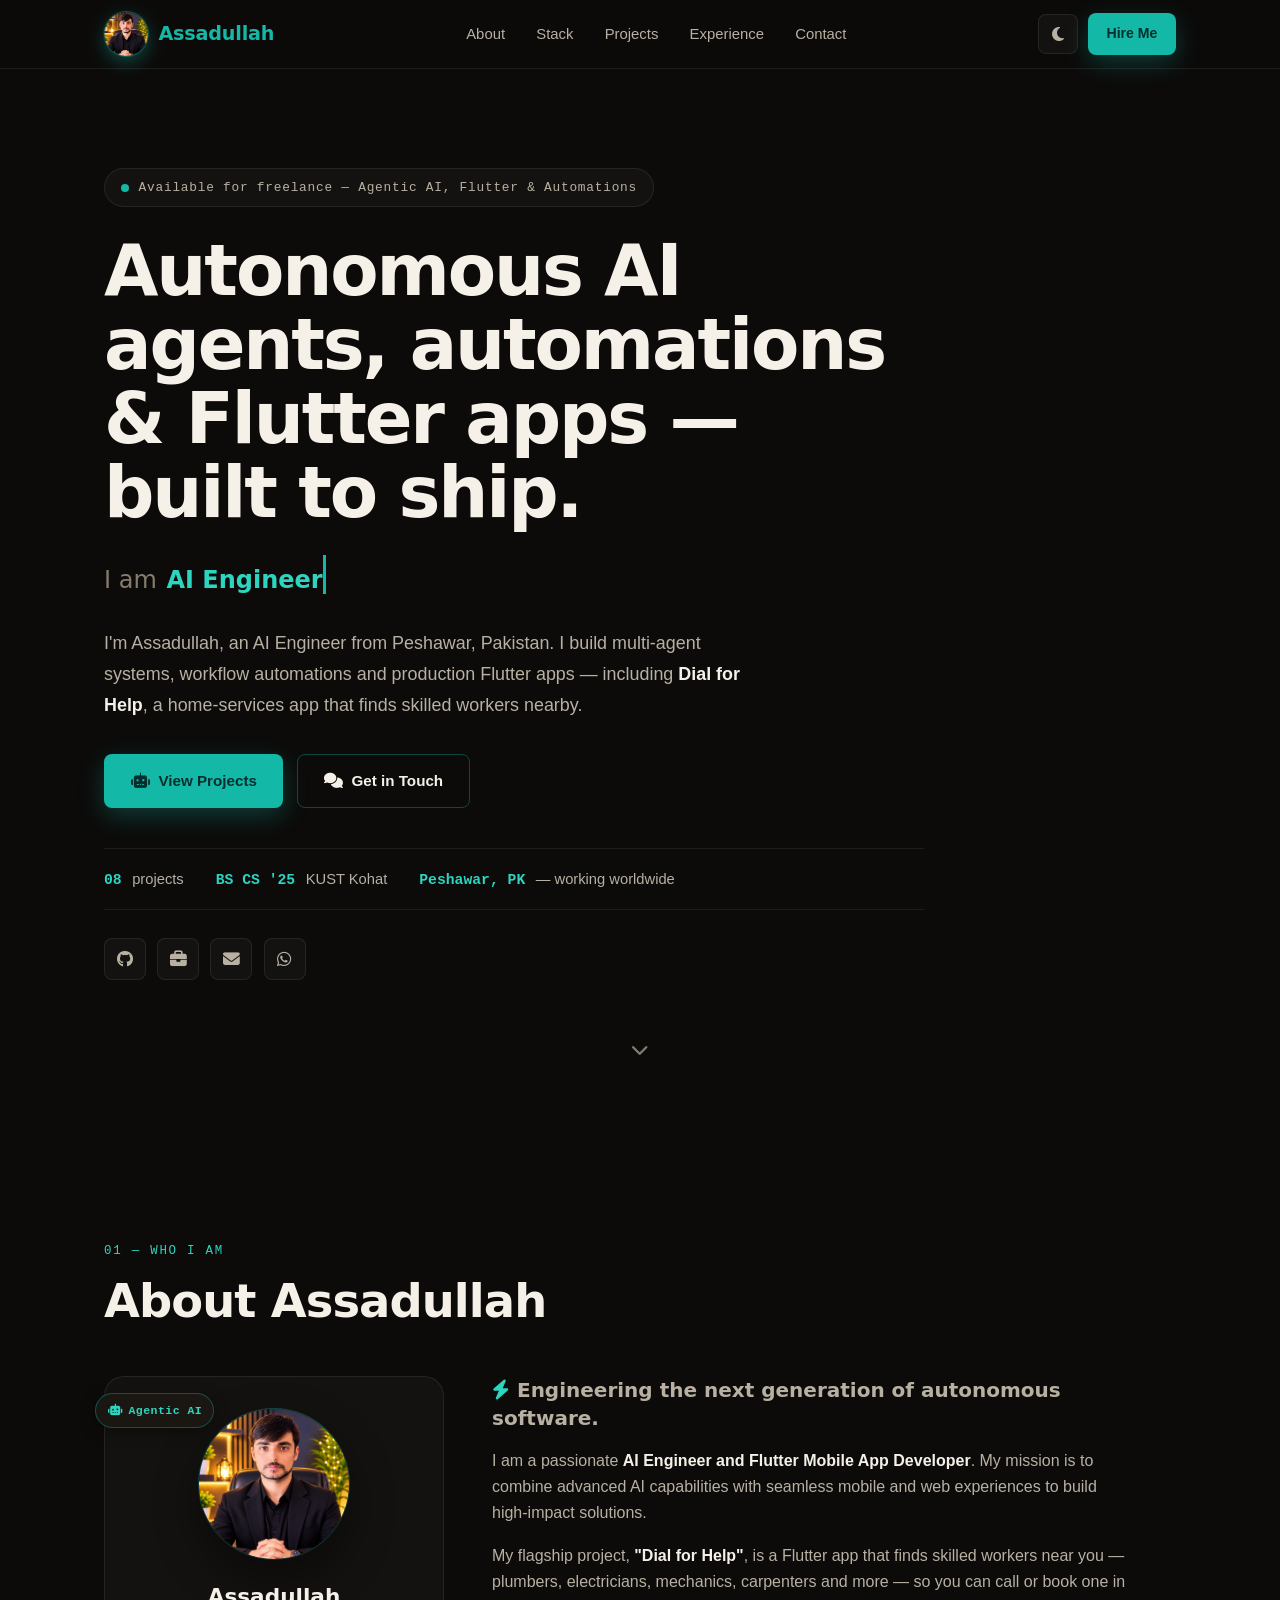
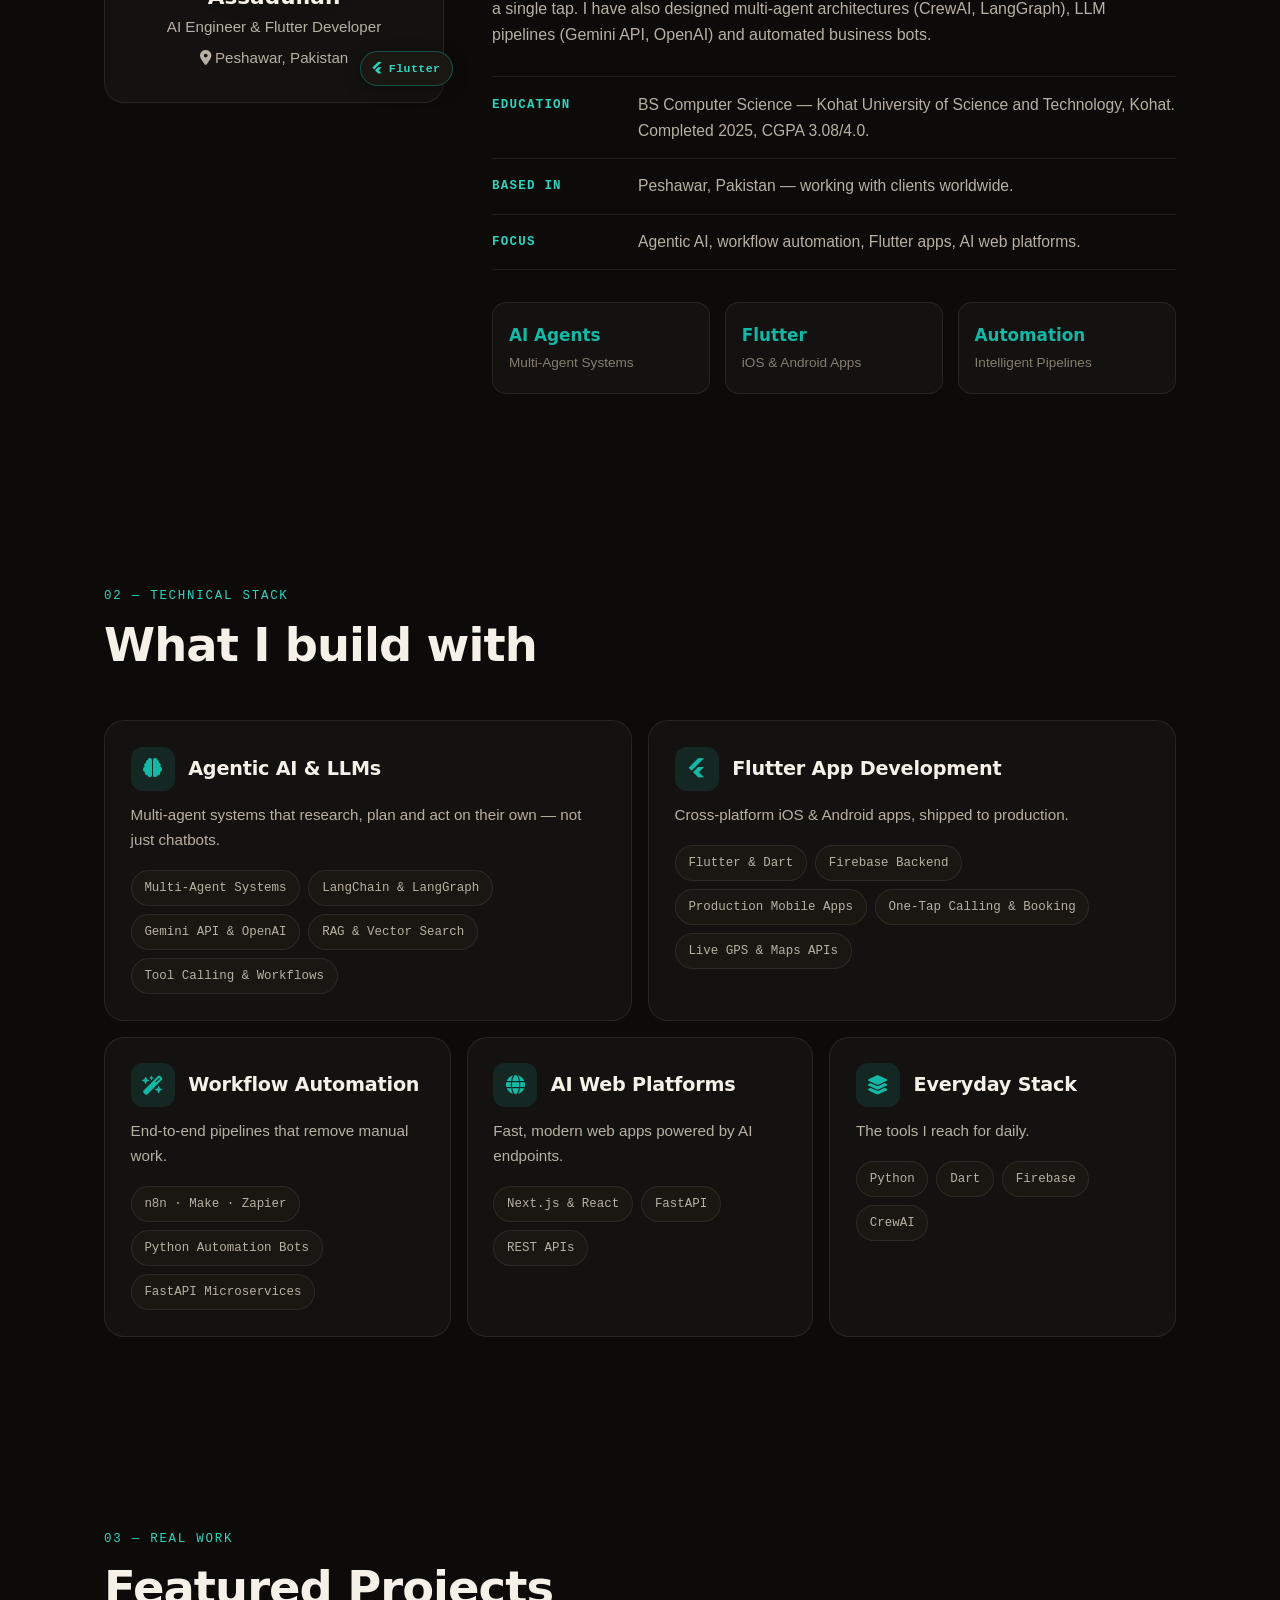
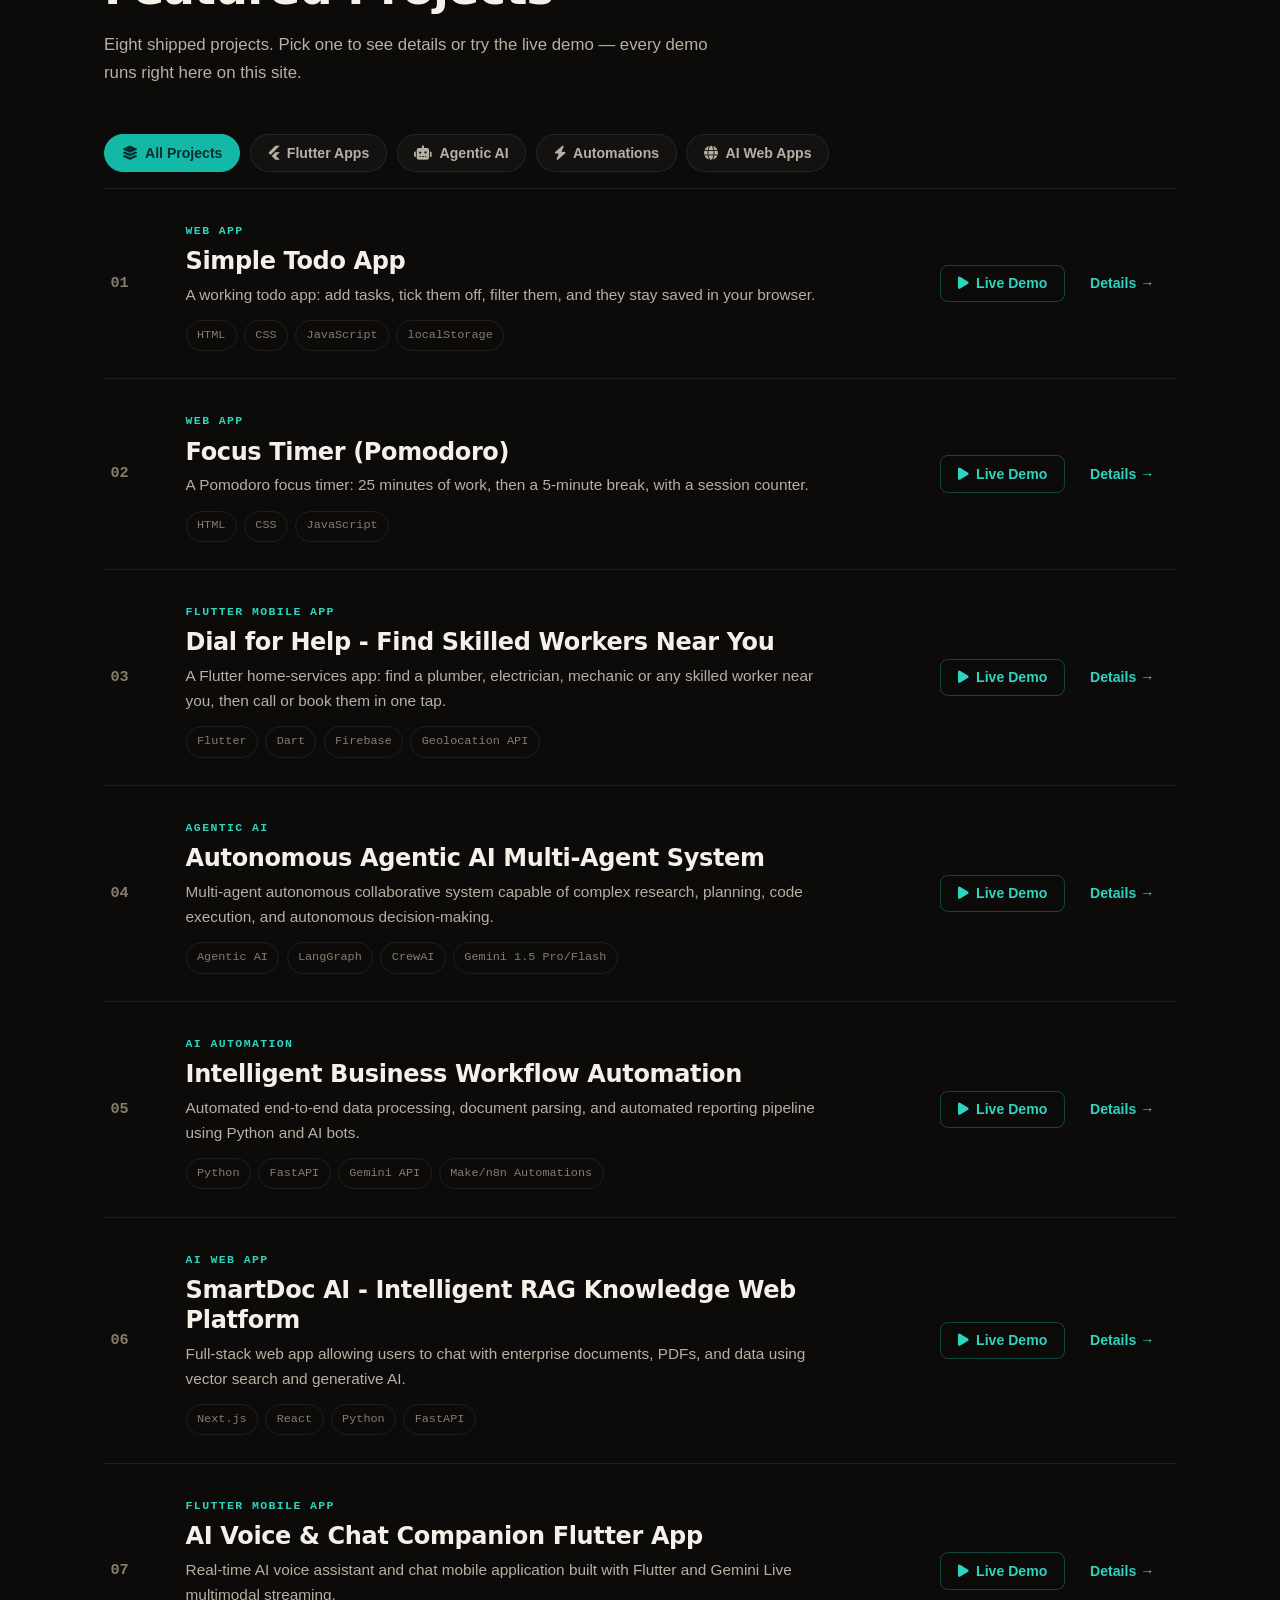
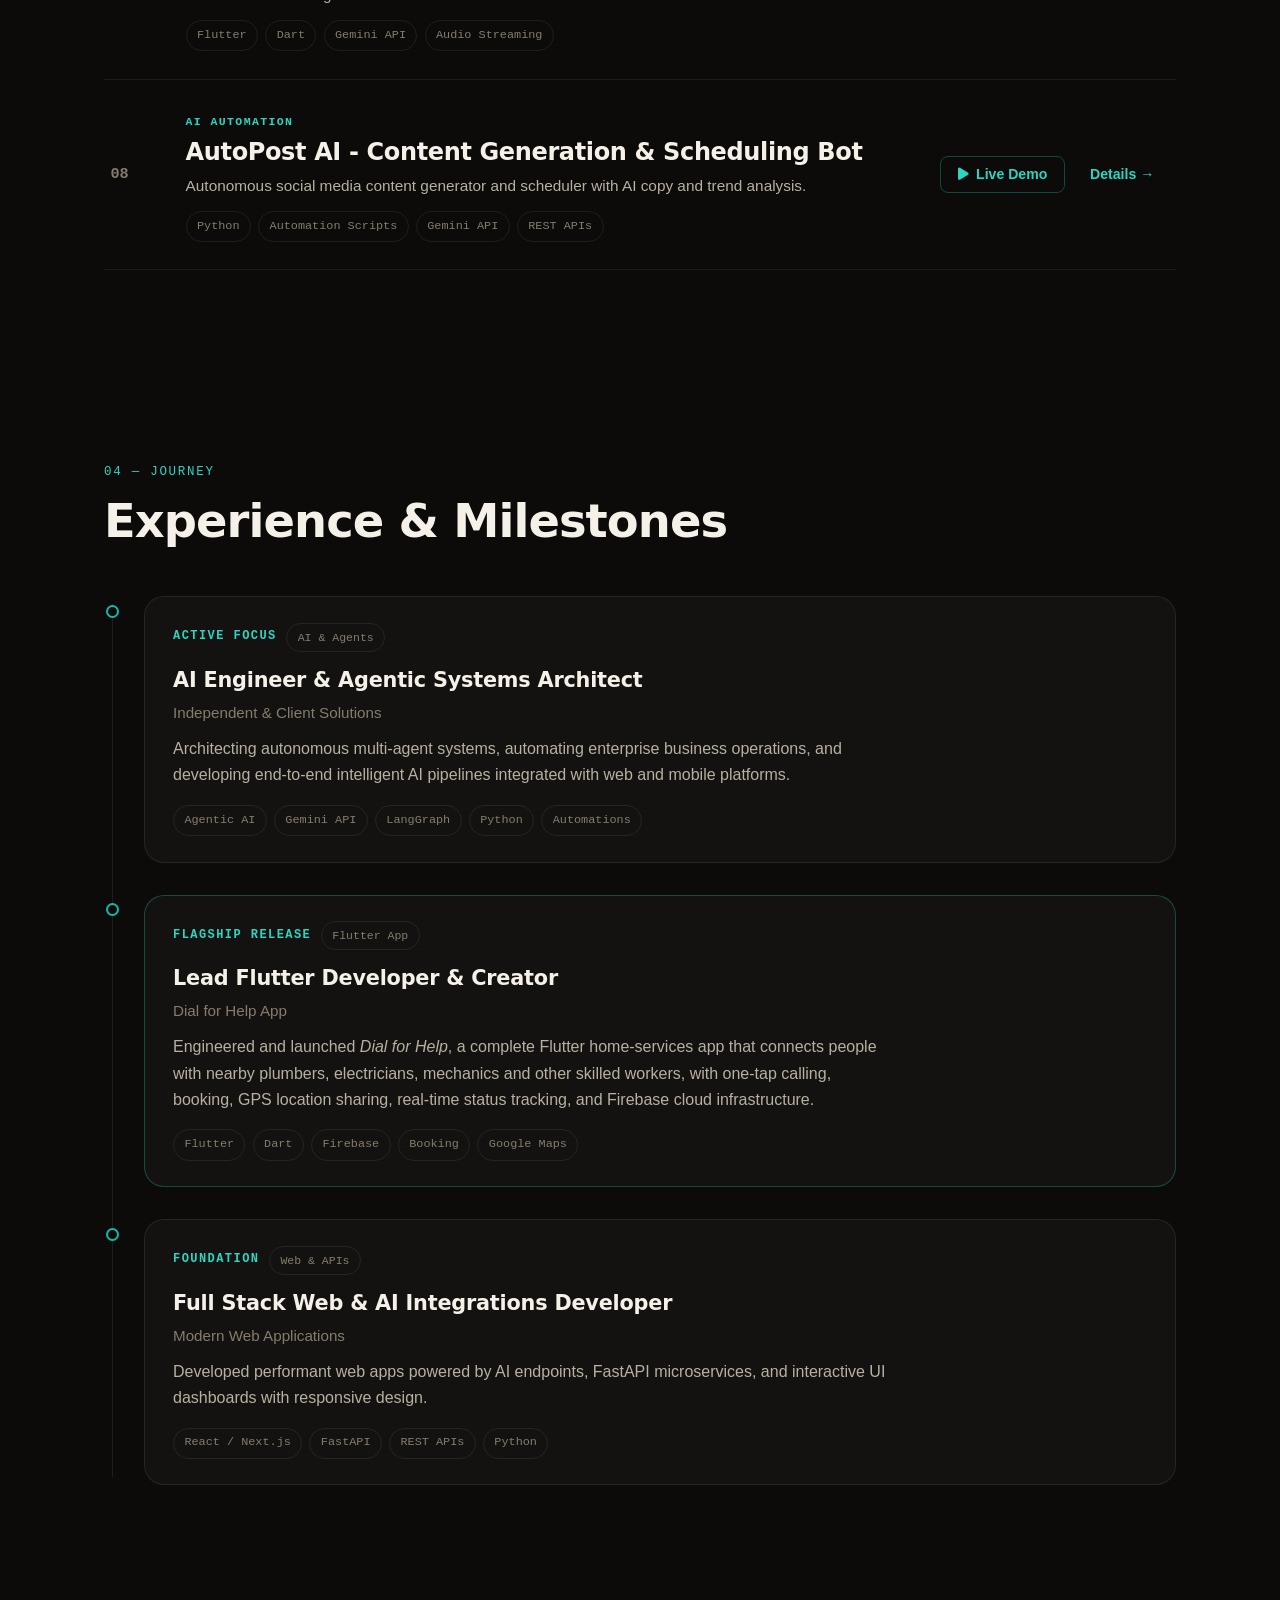
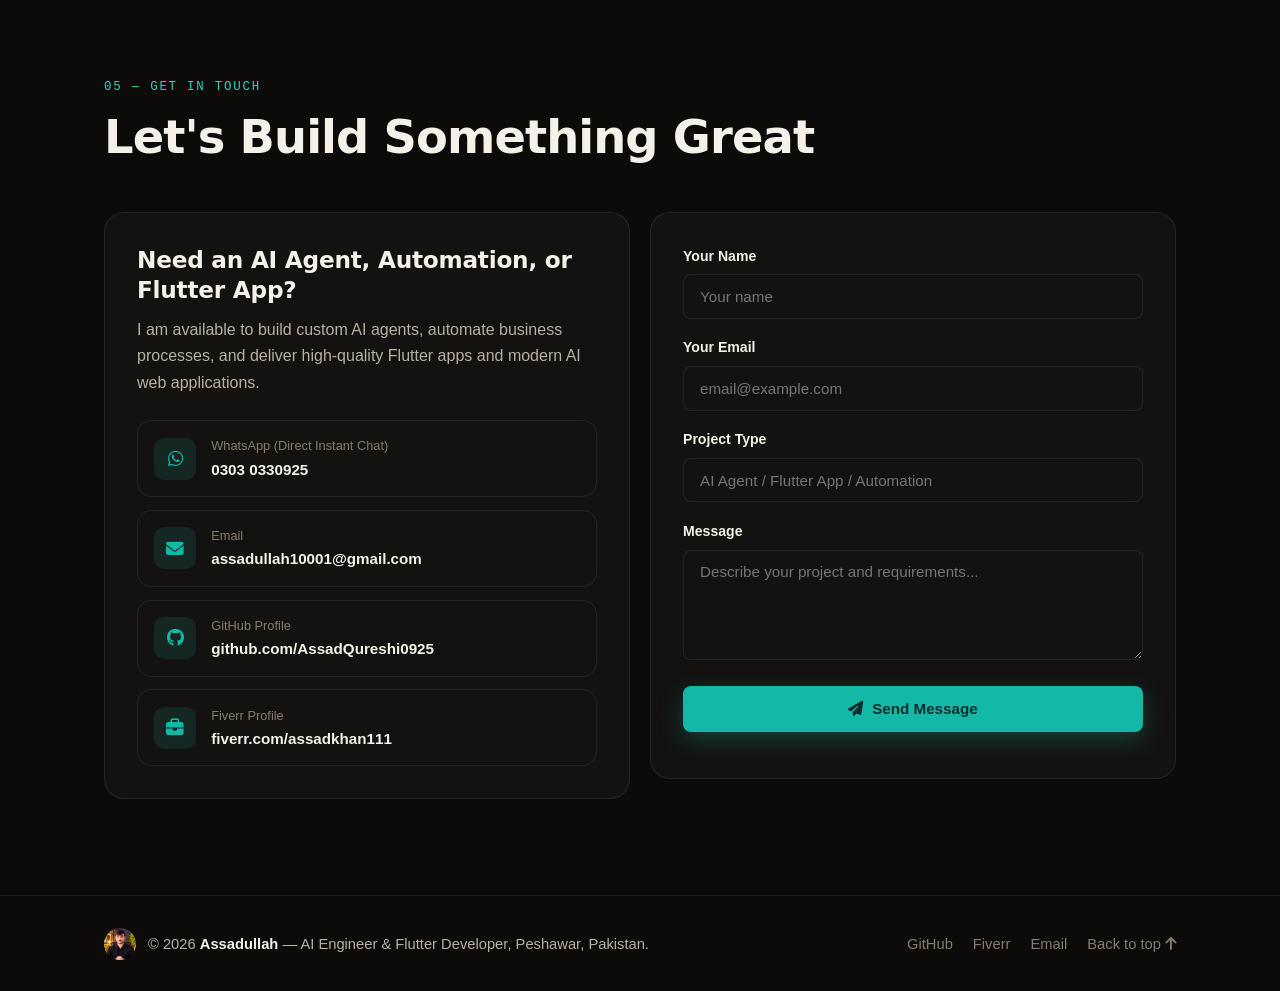
==== commit 0018204f: "Remove Communication & Social tile from portfolio" ====
--- a/index.html
+++ b/index.html
@@ -348,20 +348,6 @@
             </div>
           </article>
 
-          <!-- Communication & Social -->
-          <article class="bento-tile bento-full reveal">
-            <div class="bento-head">
-              <span class="bento-icon" aria-hidden="true"><i class="fa-solid fa-comments"></i></span>
-              <h3>Communication &amp; Social</h3>
-            </div>
-            <p class="bento-desc">Clear client communication across the channels people actually use.</p>
-            <div class="skill-pills">
-              <span class="skill-pill">Basic English communication skills</span>
-              <span class="skill-pill">Extensive Social Media Experience</span>
-              <span class="skill-pill">Ability to use WhatsApp and Facebook</span>
-              <span class="skill-pill">Good communication skills and a willingness to learn</span>
-            </div>
-          </article>
         </div>
       </div>
     </section>
--- a/css/styles.css
+++ b/css/styles.css
@@ -1,6 +1,6 @@
 /* ==========================================================================
    Assadullah Portfolio — 2026 rebuild
-   Clean minimal, dark-first, typography-led. Gold (#d4af37) is the only accent.
+   Clean minimal, dark-first, typography-led. Teal (#14b8a6) is the only accent.
    Fonts: Space Grotesk (display) · Inter (body) · JetBrains Mono (labels)
    ========================================================================== */
 
@@ -9,9 +9,9 @@
   --font-sans: 'Inter', -apple-system, BlinkMacSystemFont, 'Segoe UI', Roboto, sans-serif;
   --font-mono: 'JetBrains Mono', 'Fira Code', ui-monospace, monospace;
 
-  --gold: #d4af37;
-  --gold-soft: #e8c96a;
-  --gold-deep: #a67c00;
+  --teal: #14b8a6;
+  --teal-soft: #2dd4bf;
+  --teal-deep: #0f766e;
 
   --radius-sm: 8px;
   --radius-md: 14px;
@@ -31,13 +31,13 @@
   --bg-card: #141210;
   --bg-card-hover: #1a1713;
   --border-color: rgba(255, 255, 255, 0.08);
-  --border-strong: rgba(212, 175, 55, 0.35);
+  --border-strong: rgba(20, 184, 166, 0.35);
   --text-primary: #f5f1e8;
   --text-secondary: #b8b0a2;
   --text-muted: #857c6d;
-  --accent-primary: #d4af37;
-  --accent-text: #e8c96a;
-  --accent-subtle: rgba(212, 175, 55, 0.12);
+  --accent-primary: #14b8a6;
+  --accent-text: #2dd4bf;
+  --accent-subtle: rgba(20, 184, 166, 0.12);
   --nav-bg: rgba(12, 11, 10, 0.85);
   --shadow-sm: 0 4px 16px rgba(0, 0, 0, 0.35);
   --shadow-md: 0 12px 36px rgba(0, 0, 0, 0.5);
@@ -46,7 +46,7 @@
   color-scheme: dark;
 }
 
-/* Warm off-white light theme — gold stays the only accent */
+/* Warm off-white light theme — teal stays the only accent */
 [data-theme="light"] {
   --bg-primary: #f6f3ee;
   --bg-secondary: #fffdf8;
@@ -54,13 +54,13 @@
   --bg-card: #fffdf8;
   --bg-card-hover: #ffffff;
   --border-color: rgba(23, 19, 16, 0.1);
-  --border-strong: rgba(166, 124, 0, 0.45);
+  --border-strong: rgba(15, 118, 110, 0.45);
   --text-primary: #171310;
   --text-secondary: #57503f;
   --text-muted: #8a8172;
-  --accent-primary: #a67c00;
-  --accent-text: #8a6d00;
-  --accent-subtle: rgba(212, 175, 55, 0.16);
+  --accent-primary: #0f766e;
+  --accent-text: #0f766e;
+  --accent-subtle: rgba(20, 184, 166, 0.16);
   --nav-bg: rgba(246, 243, 238, 0.88);
   --shadow-sm: 0 4px 16px rgba(23, 19, 16, 0.06);
   --shadow-md: 0 12px 36px rgba(23, 19, 16, 0.1);
@@ -94,7 +94,7 @@
 a { color: inherit; }
 strong { font-weight: 600; color: var(--text-primary); }
 
-::selection { background: var(--gold); color: #1a1405; }
+::selection { background: var(--teal); color: #042f2e; }
 
 .container {
   max-width: var(--max-width);
@@ -126,7 +126,7 @@
   top: 0; left: 0;
   height: 3px;
   width: 0;
-  background: var(--gold);
+  background: var(--teal);
   z-index: 1000;
 }
 
@@ -181,17 +181,17 @@
 .btn-sm { padding: 0.55rem 1.1rem; font-size: 0.88rem; }
 .btn-block { width: 100%; }
 .btn-primary {
-  background: var(--gold);
-  color: #1a1405;
-  box-shadow: 0 8px 24px rgba(212, 175, 55, 0.28);
-}
-.btn-primary:hover { background: var(--gold-soft); box-shadow: 0 12px 30px rgba(212, 175, 55, 0.38); }
+  background: var(--teal);
+  color: #042f2e;
+  box-shadow: 0 8px 24px rgba(20, 184, 166, 0.28);
+}
+.btn-primary:hover { background: var(--teal-soft); box-shadow: 0 12px 30px rgba(20, 184, 166, 0.38); }
 .btn-outline {
   border-color: var(--border-strong);
   color: var(--text-primary);
   background: transparent;
 }
-.btn-outline:hover { border-color: var(--gold); color: var(--accent-text); }
+.btn-outline:hover { border-color: var(--teal); color: var(--accent-text); }
 .btn-ghost {
   background: transparent;
   color: var(--accent-text);
@@ -239,13 +239,13 @@
   gap: 1rem;
 }
 .logo { display: flex; align-items: center; gap: 0.65rem; text-decoration: none; }
-.logo-img { width: 40px; height: 40px; object-fit: cover; border-radius: 10px; }
+.logo-img { width: 44px; height: 44px; object-fit: cover; border-radius: 50%; }
 .logo-name {
   font-family: var(--font-display);
   font-size: 1.2rem;
   font-weight: 700;
   letter-spacing: -0.01em;
-  color: var(--gold);
+  color: var(--teal);
 }
 .nav-links { display: flex; align-items: center; gap: 0.25rem; }
 .nav-link {
@@ -309,13 +309,13 @@
 .pulse-dot {
   width: 8px; height: 8px;
   border-radius: 50%;
-  background: var(--gold);
+  background: var(--teal);
   flex-shrink: 0;
   animation: pulseDot 2s ease-in-out infinite;
 }
 @keyframes pulseDot {
-  0%, 100% { box-shadow: 0 0 0 0 rgba(212, 175, 55, 0.5); }
-  50% { box-shadow: 0 0 0 6px rgba(212, 175, 55, 0); }
+  0%, 100% { box-shadow: 0 0 0 0 rgba(20, 184, 166, 0.5); }
+  50% { box-shadow: 0 0 0 6px rgba(20, 184, 166, 0); }
 }
 .hero-title {
   font-family: var(--font-display);
@@ -340,7 +340,7 @@
 .cursor {
   display: inline-block;
   width: 3px;
-  background: var(--gold);
+  background: var(--teal);
   animation: blinkCursor 1s step-end infinite;
   vertical-align: text-bottom;
 }
@@ -412,9 +412,9 @@
 .avatar-logo {
   width: 150px; height: 150px;
   object-fit: cover;
-  border-radius: 28px;
+  border-radius: 50%;
   margin: 0 auto;
-  box-shadow: 0 20px 45px rgba(0, 0, 0, 0.45), 0 0 0 1px rgba(212, 175, 55, 0.35);
+  box-shadow: 0 20px 45px rgba(0, 0, 0, 0.45), 0 0 0 1px rgba(20, 184, 166, 0.35);
 }
 .avatar-info h3 {
   font-family: var(--font-display);
@@ -455,7 +455,7 @@
   height: auto;
   display: block;
   border-radius: 14px;
-  box-shadow: 0 20px 45px rgba(0, 0, 0, 0.45), 0 0 0 1px rgba(212, 175, 55, 0.35);
+  box-shadow: 0 20px 45px rgba(0, 0, 0, 0.45), 0 0 0 1px rgba(20, 184, 166, 0.35);
 }
 
 .about-tagline {
@@ -500,7 +500,7 @@
   font-family: var(--font-display);
   font-size: 1.05rem;
   font-weight: 700;
-  color: var(--gold);
+  color: var(--teal);
 }
 .stat-label { display: block; font-size: 0.85rem; color: var(--text-muted); margin-top: 0.2rem; }
 
@@ -531,7 +531,7 @@
   width: 44px; height: 44px;
   border-radius: 12px;
   background: var(--accent-subtle);
-  color: var(--gold);
+  color: var(--teal);
   font-size: 1.2rem;
   flex-shrink: 0;
 }
@@ -585,9 +585,9 @@
 }
 .filter-btn:hover { color: var(--text-primary); border-color: var(--border-strong); }
 .filter-btn.active {
-  background: var(--gold);
-  border-color: var(--gold);
-  color: #1a1405;
+  background: var(--teal);
+  border-color: var(--teal);
+  color: #042f2e;
 }
 
 .projects-list { border-top: 1px solid var(--border-color); }
@@ -608,7 +608,7 @@
   font-weight: 600;
   color: var(--text-muted);
 }
-.project-row:hover .project-num { color: var(--gold); }
+.project-row:hover .project-num { color: var(--teal); }
 .project-row-main { min-width: 0; }
 .project-category-tag {
   display: inline-block;
@@ -689,7 +689,7 @@
   margin-left: -6px;
   border-radius: 50%;
   background: var(--bg-primary);
-  border: 2px solid var(--gold);
+  border: 2px solid var(--teal);
 }
 .timeline-content {
   background: var(--bg-card);
@@ -785,7 +785,7 @@
   width: 42px; height: 42px;
   border-radius: 10px;
   background: var(--accent-subtle);
-  color: var(--gold);
+  color: var(--teal);
   font-size: 1.1rem;
   flex-shrink: 0;
 }
@@ -814,7 +814,7 @@
 .contact-form input:focus,
 .contact-form textarea:focus {
   outline: none;
-  border-color: var(--gold);
+  border-color: var(--teal);
 }
 .contact-form textarea { resize: vertical; min-height: 110px; }
 .form-feedback { margin-top: 0.9rem; font-size: 0.9rem; color: var(--text-secondary); }
@@ -871,7 +871,7 @@
   cursor: pointer;
   transition: border-color var(--transition-fast), color var(--transition-fast);
 }
-.modal-close:hover { border-color: var(--gold); color: var(--accent-text); }
+.modal-close:hover { border-color: var(--teal); color: var(--accent-text); }
 .demo-header .modal-close { position: static; }
 .modal-content h2 { font-family: var(--font-display); letter-spacing: -0.01em; }
 .modal-content h4 { letter-spacing: 0.06em; }
@@ -891,7 +891,7 @@
   gap: 1rem;
 }
 .footer-brand { display: flex; align-items: center; gap: 0.75rem; }
-.footer-logo { width: 32px; height: 32px; object-fit: cover; border-radius: 8px; }
+.footer-logo { width: 32px; height: 32px; object-fit: cover; border-radius: 50%; }
 .footer-brand p { color: var(--text-secondary); font-size: 0.92rem; }
 .footer-links { display: flex; flex-wrap: wrap; gap: 1.25rem; }
 .footer-links a {
--- a/css/3d-pro.css
+++ b/css/3d-pro.css
@@ -1,15 +1,15 @@
-/* Assadullah Portfolio — Gold 3D logo treatment (complements styles.css).
-   Keeps the gold 3D "A" logo he picked; no gradient text, no glow blobs. */
+/* Assadullah Portfolio — Portrait treatment (complements styles.css).
+   Keeps the portrait photo in the navbar and About; no gradient text, no glow blobs. */
 
-/* 3D gold logo in the navbar */
+/* 3D portrait in the navbar */
 .logo-img {
-  box-shadow: 0 6px 18px rgba(212, 175, 55, 0.35), 0 0 0 1px rgba(212, 175, 55, 0.4);
+  box-shadow: 0 6px 18px rgba(20, 184, 166, 0.35), 0 0 0 1px rgba(20, 184, 166, 0.4);
   transform: perspective(400px) rotateY(-10deg);
   transition: transform 0.4s ease;
 }
 .logo:hover .logo-img { transform: perspective(400px) rotateY(0deg) scale(1.06); }
 
-/* Gentle float on the about avatar logo */
+/* Gentle float on the about avatar portrait */
 .avatar-logo { animation: logoFloat 6s ease-in-out infinite; }
 @keyframes logoFloat {
   0%, 100% { transform: translateY(0); }
@@ -19,5 +19,5 @@
   .avatar-logo { animation: none; }
 }
 
-/* Gold frame on the demo modal */
-.demo-container { box-shadow: 0 40px 90px rgba(0, 0, 0, 0.7), 0 0 0 1px rgba(212, 175, 55, 0.25); }
+/* Teal frame on the demo modal */
+.demo-container { box-shadow: 0 40px 90px rgba(0, 0, 0, 0.7), 0 0 0 1px rgba(20, 184, 166, 0.25); }
